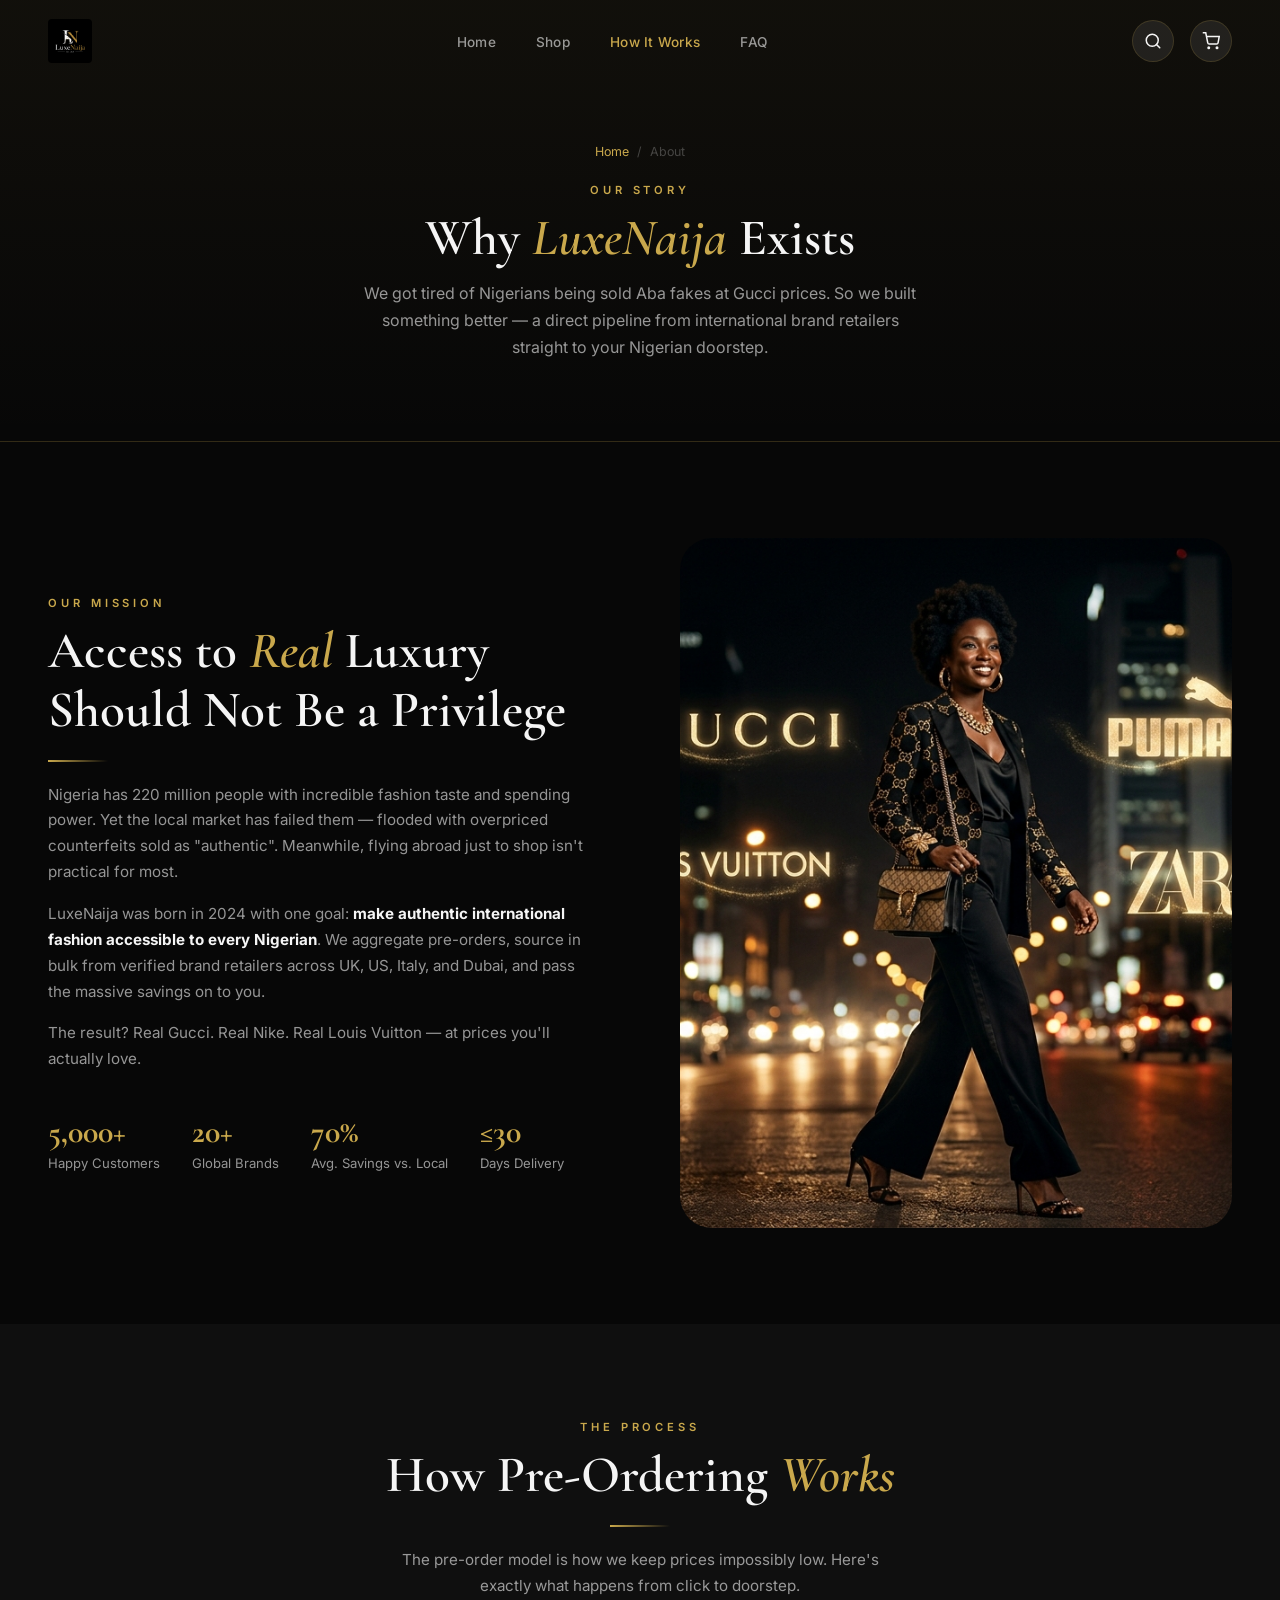
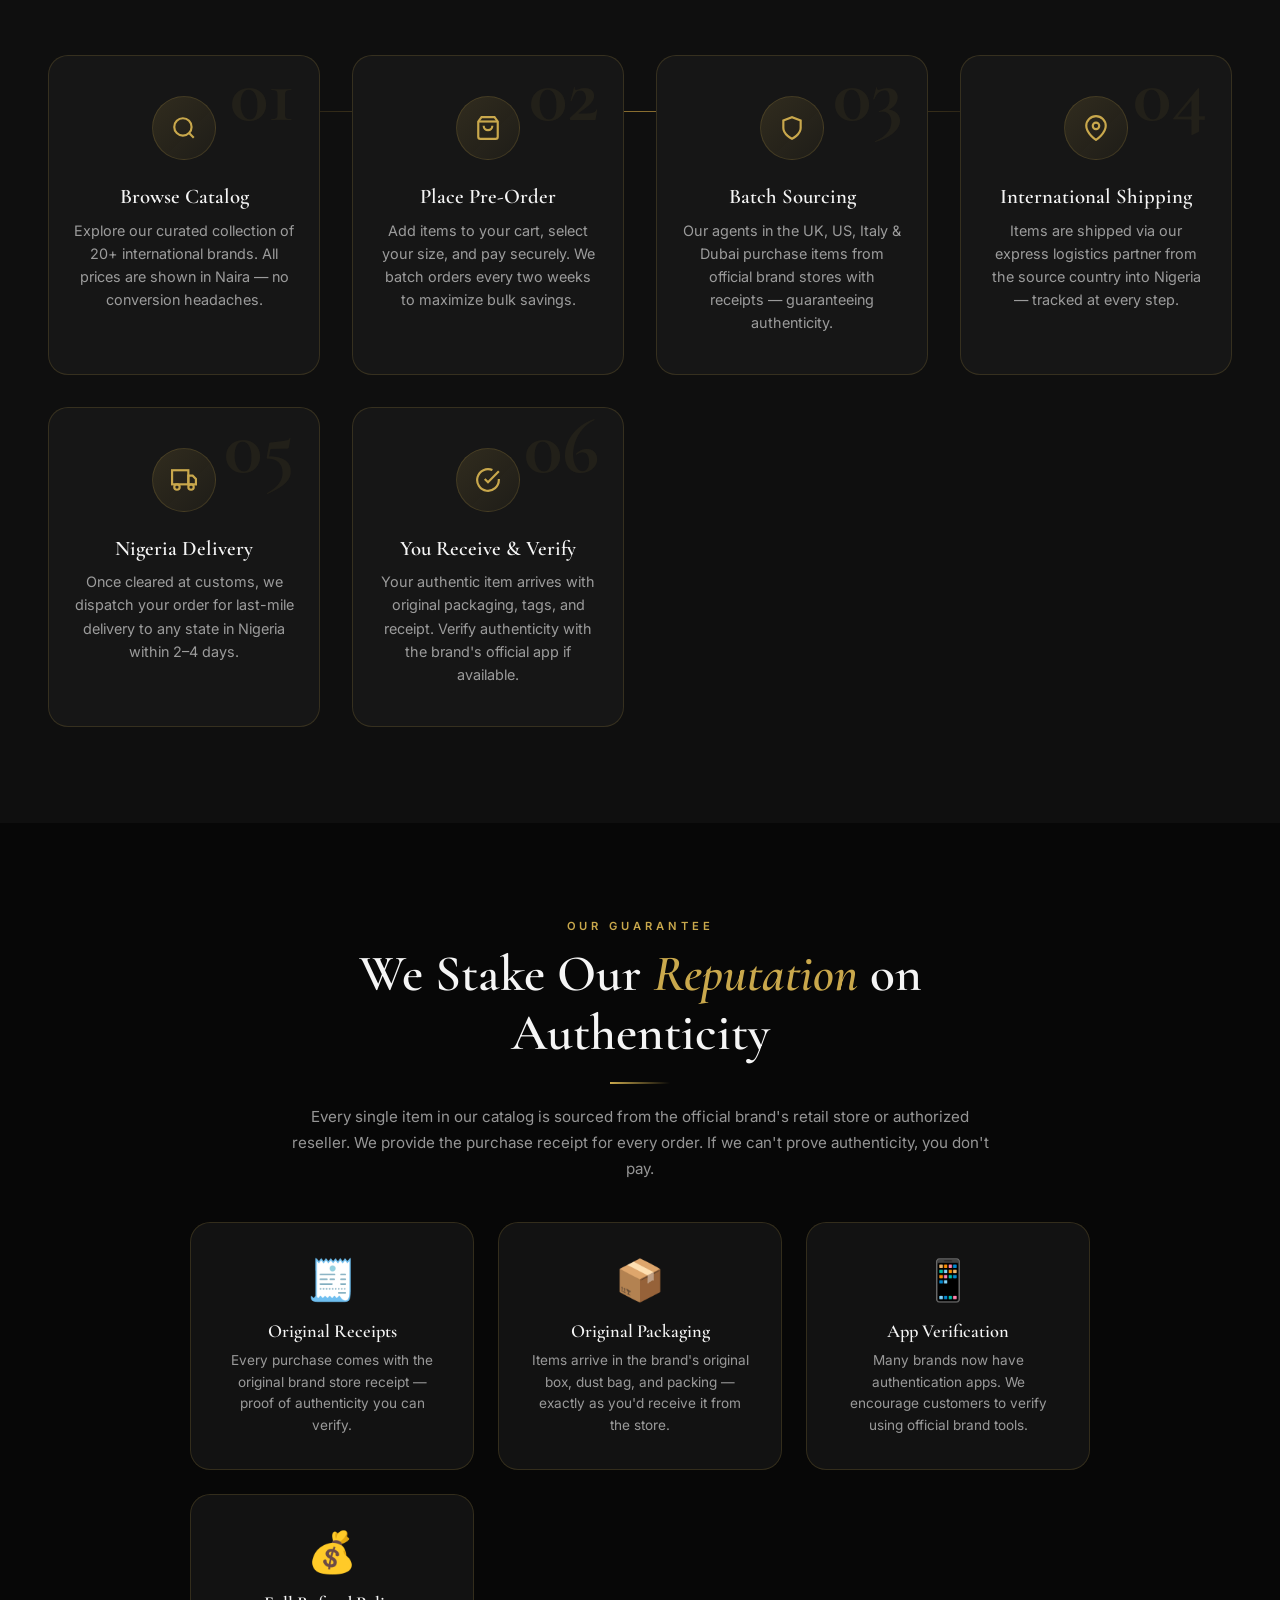
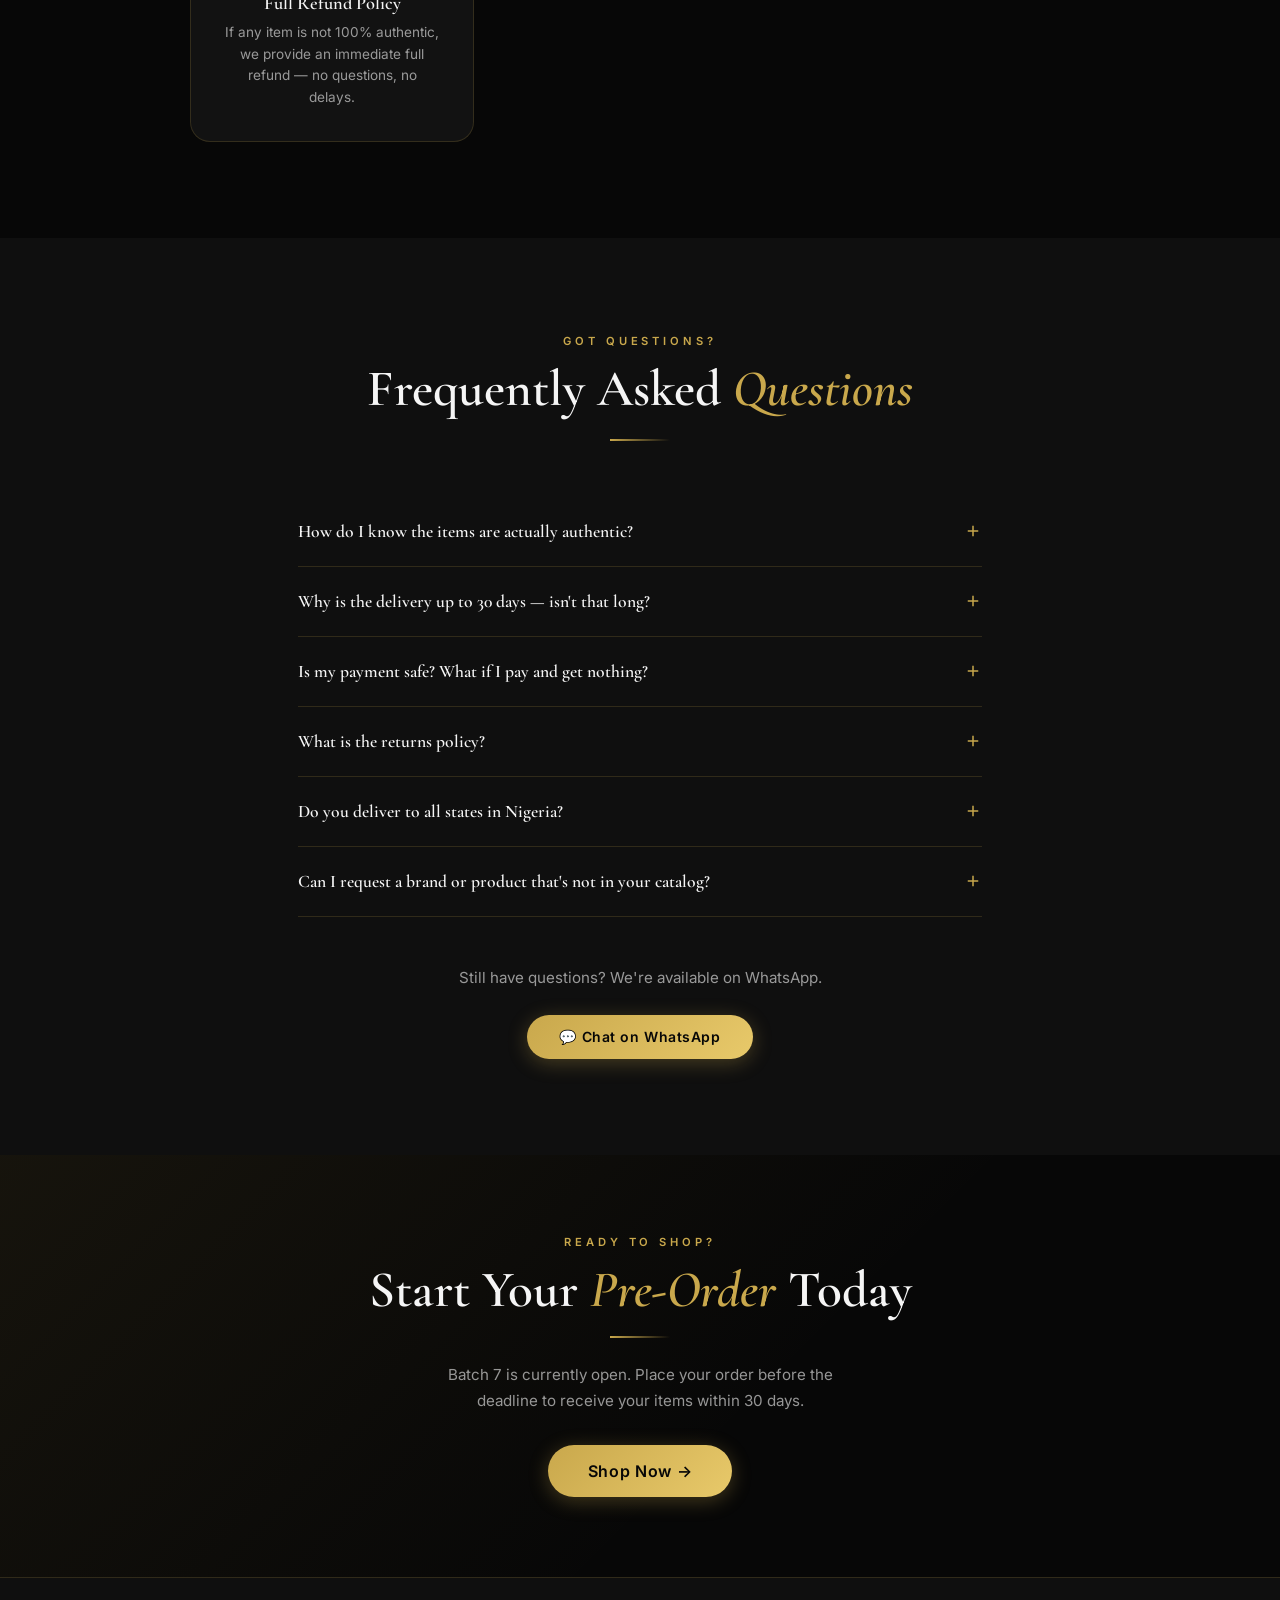
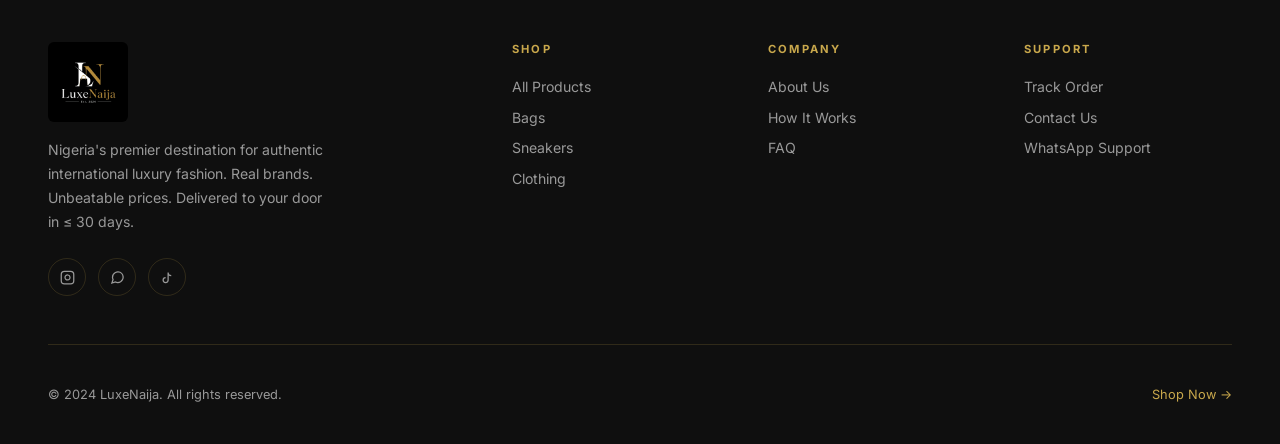
==== about.html @ 2539549a "Initial commit: LuxeNaija luxury fashion e-commerce platform with custom logo, live search, catalog " ====
<!DOCTYPE html>
<html lang="en">
<head>
  <meta charset="UTF-8">
  <meta name="viewport" content="width=device-width, initial-scale=1.0">
  <title>About Us & How It Works — LuxeNaija</title>
  <meta name="description" content="Learn how LuxeNaija brings authentic international luxury fashion to Nigeria at unbeatable prices, delivered in ≤30 days via pre-order.">
  <link rel="stylesheet" href="css/style.css">
  <link rel="icon" href="data:image/svg+xml,<svg xmlns='http://www.w3.org/2000/svg' viewBox='0 0 100 100'><text y='.9em' font-size='90'>👑</text></svg>">
</head>
<body>

<!-- NAVBAR -->
<nav class="navbar scrolled" id="navbar">
  <div class="container">
    <a href="index.html" class="nav-logo">
      <img src="images/logo.jpg" alt="LuxeNaija Logo" class="nav-logo-img">
    </a>
    <ul class="nav-links">
      <li><a href="index.html" id="nav-home">Home</a></li>
      <li><a href="products.html" id="nav-shop">Shop</a></li>
      <li><a href="about.html" class="active" id="nav-about">How It Works</a></li>
      <li><a href="about.html#faq" id="nav-faq">FAQ</a></li>
    </ul>
    <div class="nav-actions">
      <button class="nav-icon-btn" id="search-trigger-btn" aria-label="Search catalog">
        <svg xmlns="http://www.w3.org/2000/svg" width="18" height="18" viewBox="0 0 24 24" fill="none" stroke="currentColor" stroke-width="2" stroke-linecap="round" stroke-linejoin="round"><circle cx="11" cy="11" r="8"/><line x1="21" y1="21" x2="16.65" y2="16.65"/></svg>
      </button>
      <button class="nav-icon-btn" id="cart-btn" aria-label="View cart" onclick="location.href='cart.html'">
        <svg xmlns="http://www.w3.org/2000/svg" width="18" height="18" viewBox="0 0 24 24" fill="none" stroke="currentColor" stroke-width="2"><circle cx="9" cy="21" r="1"/><circle cx="20" cy="21" r="1"/><path d="M1 1h4l2.68 13.39a2 2 0 0 0 2 1.61h9.72a2 2 0 0 0 2-1.61L23 6H6"/></svg>
        <span class="cart-count" id="cart-count">0</span>
      </button>
      <button class="hamburger" id="hamburger" aria-label="Open menu"><span></span><span></span><span></span></button>
    </div>
  </div>
</nav>
<div class="mobile-menu" id="mobile-menu">
  <button class="mobile-menu-close" id="mobile-menu-close">✕</button>
  <a href="index.html">Home</a><a href="products.html">Shop</a><a href="about.html">How It Works</a><a href="cart.html">🛒 Cart</a>
</div>

<!-- PAGE HERO -->
<div class="page-hero">
  <div class="container">
    <div class="breadcrumb"><a href="index.html">Home</a><span>/</span><span>About</span></div>
    <div class="section-label">Our Story</div>
    <h1 class="section-title">Why <em>LuxeNaija</em> Exists</h1>
    <p class="text-muted" style="margin-top:0.75rem;max-width:560px;margin-inline:auto;font-size:1rem">
      We got tired of Nigerians being sold Aba fakes at Gucci prices. So we built something better — a direct pipeline from international brand retailers straight to your Nigerian doorstep.
    </p>
  </div>
</div>

<!-- MISSION SECTION -->
<section class="about-mission section" id="mission">
  <div class="container">
    <div class="about-grid">
      <div class="fade-up">
        <div class="section-label">Our Mission</div>
        <h2 class="section-title">Access to <em>Real</em> Luxury<br>Should Not Be a Privilege</h2>
        <div class="gold-divider"></div>
        <p class="text-muted" style="margin-top:0.75rem">
          Nigeria has 220 million people with incredible fashion taste and spending power. Yet the local market has failed them — flooded with overpriced counterfeits sold as "authentic". Meanwhile, flying abroad just to shop isn't practical for most.
        </p>
        <p class="text-muted" style="margin-top:1rem">
          LuxeNaija was born in 2024 with one goal: <strong style="color:var(--white)">make authentic international fashion accessible to every Nigerian</strong>. We aggregate pre-orders, source in bulk from verified brand retailers across UK, US, Italy, and Dubai, and pass the massive savings on to you.
        </p>
        <p class="text-muted" style="margin-top:1rem">
          The result? Real Gucci. Real Nike. Real Louis Vuitton — at prices you'll actually love.
        </p>
        <div style="display:flex;gap:2rem;margin-top:2.5rem;flex-wrap:wrap">
          <div>
            <div style="font-family:var(--font-display);font-size:2rem;font-weight:700;color:var(--gold)">5,000+</div>
            <div style="font-size:0.82rem;color:var(--white-dim);margin-top:0.25rem">Happy Customers</div>
          </div>
          <div>
            <div style="font-family:var(--font-display);font-size:2rem;font-weight:700;color:var(--gold)">20+</div>
            <div style="font-size:0.82rem;color:var(--white-dim);margin-top:0.25rem">Global Brands</div>
          </div>
          <div>
            <div style="font-family:var(--font-display);font-size:2rem;font-weight:700;color:var(--gold)">70%</div>
            <div style="font-size:0.82rem;color:var(--white-dim);margin-top:0.25rem">Avg. Savings vs. Local</div>
          </div>
          <div>
            <div style="font-family:var(--font-display);font-size:2rem;font-weight:700;color:var(--gold)">≤30</div>
            <div style="font-size:0.82rem;color:var(--white-dim);margin-top:0.25rem">Days Delivery</div>
          </div>
        </div>
      </div>
      <div class="fade-up about-img" style="transition-delay:0.15s">
        <img src="images/hero_banner.jpg" alt="LuxeNaija story — authentic luxury in Nigeria" style="height:100%;object-fit:cover">
      </div>
    </div>
  </div>
</section>

<!-- HOW IT WORKS DETAILED -->
<section class="how-it-works section" id="how-it-works" style="background:var(--surface-1)">
  <div class="container">
    <div class="section-header centered">
      <div class="section-label">The Process</div>
      <h2 class="section-title">How Pre-Ordering <em>Works</em></h2>
      <div class="gold-divider" style="margin-inline:auto"></div>
      <p class="text-muted" style="margin-top:0.5rem;max-width:480px;margin-inline:auto">
        The pre-order model is how we keep prices impossibly low. Here's exactly what happens from click to doorstep.
      </p>
    </div>
    <div class="steps-grid">
      <div class="step-card fade-up">
        <div class="step-number">01</div>
        <div class="step-icon">
          <svg xmlns="http://www.w3.org/2000/svg" width="26" height="26" viewBox="0 0 24 24" fill="none" stroke="currentColor" stroke-width="2"><circle cx="11" cy="11" r="8"/><line x1="21" y1="21" x2="16.65" y2="16.65"/></svg>
        </div>
        <div class="step-title">Browse Catalog</div>
        <p class="step-desc">Explore our curated collection of 20+ international brands. All prices are shown in Naira — no conversion headaches.</p>
      </div>
      <div class="step-card fade-up" style="transition-delay:0.08s">
        <div class="step-number">02</div>
        <div class="step-icon">
          <svg xmlns="http://www.w3.org/2000/svg" width="26" height="26" viewBox="0 0 24 24" fill="none" stroke="currentColor" stroke-width="2"><path d="M6 2 3 6v14a2 2 0 0 0 2 2h14a2 2 0 0 0 2-2V6l-3-4z"/><line x1="3" y1="6" x2="21" y2="6"/><path d="M16 10a4 4 0 0 1-8 0"/></svg>
        </div>
        <div class="step-title">Place Pre-Order</div>
        <p class="step-desc">Add items to your cart, select your size, and pay securely. We batch orders every two weeks to maximize bulk savings.</p>
      </div>
      <div class="step-card fade-up" style="transition-delay:0.16s">
        <div class="step-number">03</div>
        <div class="step-icon">
          <svg xmlns="http://www.w3.org/2000/svg" width="26" height="26" viewBox="0 0 24 24" fill="none" stroke="currentColor" stroke-width="2"><path d="M12 22s8-4 8-10V5l-8-3-8 3v7c0 6 8 10 8 10z"/></svg>
        </div>
        <div class="step-title">Batch Sourcing</div>
        <p class="step-desc">Our agents in the UK, US, Italy & Dubai purchase items from official brand stores with receipts — guaranteeing authenticity.</p>
      </div>
      <div class="step-card fade-up" style="transition-delay:0.24s">
        <div class="step-number">04</div>
        <div class="step-icon">
          <svg xmlns="http://www.w3.org/2000/svg" width="26" height="26" viewBox="0 0 24 24" fill="none" stroke="currentColor" stroke-width="2"><path d="M21 10c0 7-9 13-9 13s-9-6-9-13a9 9 0 0 1 18 0z"/><circle cx="12" cy="10" r="3"/></svg>
        </div>
        <div class="step-title">International Shipping</div>
        <p class="step-desc">Items are shipped via our express logistics partner from the source country into Nigeria — tracked at every step.</p>
      </div>
      <div class="step-card fade-up" style="transition-delay:0.32s">
        <div class="step-number">05</div>
        <div class="step-icon">
          <svg xmlns="http://www.w3.org/2000/svg" width="26" height="26" viewBox="0 0 24 24" fill="none" stroke="currentColor" stroke-width="2"><rect x="1" y="3" width="15" height="13"/><polygon points="16 8 20 8 23 11 23 16 16 16 16 8"/><circle cx="5.5" cy="18.5" r="2.5"/><circle cx="18.5" cy="18.5" r="2.5"/></svg>
        </div>
        <div class="step-title">Nigeria Delivery</div>
        <p class="step-desc">Once cleared at customs, we dispatch your order for last-mile delivery to any state in Nigeria within 2–4 days.</p>
      </div>
      <div class="step-card fade-up" style="transition-delay:0.4s">
        <div class="step-number">06</div>
        <div class="step-icon">
          <svg xmlns="http://www.w3.org/2000/svg" width="26" height="26" viewBox="0 0 24 24" fill="none" stroke="currentColor" stroke-width="2"><path d="M22 11.08V12a10 10 0 1 1-5.93-9.14"/><polyline points="22 4 12 14.01 9 11.01"/></svg>
        </div>
        <div class="step-title">You Receive & Verify</div>
        <p class="step-desc">Your authentic item arrives with original packaging, tags, and receipt. Verify authenticity with the brand's official app if available.</p>
      </div>
    </div>
  </div>
</section>

<!-- AUTHENTICITY SECTION -->
<section class="section" id="authenticity">
  <div class="container">
    <div style="max-width:700px;margin-inline:auto;text-align:center">
      <div class="section-label">Our Guarantee</div>
      <h2 class="section-title">We Stake Our <em>Reputation</em> on Authenticity</h2>
      <div class="gold-divider" style="margin-inline:auto"></div>
      <p class="text-muted" style="margin-top:0.75rem;margin-bottom:2.5rem">
        Every single item in our catalog is sourced from the official brand's retail store or authorized reseller. We provide the purchase receipt for every order. If we can't prove authenticity, you don't pay.
      </p>
    </div>
    <div style="display:grid;grid-template-columns:repeat(auto-fit,minmax(220px,1fr));gap:1.5rem;max-width:900px;margin-inline:auto">
      <div class="glass-card" style="padding:2rem;text-align:center">
        <div style="font-size:2.5rem;margin-bottom:1rem">🧾</div>
        <div style="font-family:var(--font-display);font-size:1.15rem;font-weight:600;margin-bottom:0.5rem">Original Receipts</div>
        <p style="font-size:0.85rem;color:var(--white-dim);line-height:1.6">Every purchase comes with the original brand store receipt — proof of authenticity you can verify.</p>
      </div>
      <div class="glass-card" style="padding:2rem;text-align:center">
        <div style="font-size:2.5rem;margin-bottom:1rem">📦</div>
        <div style="font-family:var(--font-display);font-size:1.15rem;font-weight:600;margin-bottom:0.5rem">Original Packaging</div>
        <p style="font-size:0.85rem;color:var(--white-dim);line-height:1.6">Items arrive in the brand's original box, dust bag, and packing — exactly as you'd receive it from the store.</p>
      </div>
      <div class="glass-card" style="padding:2rem;text-align:center">
        <div style="font-size:2.5rem;margin-bottom:1rem">📱</div>
        <div style="font-family:var(--font-display);font-size:1.15rem;font-weight:600;margin-bottom:0.5rem">App Verification</div>
        <p style="font-size:0.85rem;color:var(--white-dim);line-height:1.6">Many brands now have authentication apps. We encourage customers to verify using official brand tools.</p>
      </div>
      <div class="glass-card" style="padding:2rem;text-align:center">
        <div style="font-size:2.5rem;margin-bottom:1rem">💰</div>
        <div style="font-family:var(--font-display);font-size:1.15rem;font-weight:600;margin-bottom:0.5rem">Full Refund Policy</div>
        <p style="font-size:0.85rem;color:var(--white-dim);line-height:1.6">If any item is not 100% authentic, we provide an immediate full refund — no questions, no delays.</p>
      </div>
    </div>
  </div>
</section>

<!-- FAQ SECTION -->
<section class="section" id="faq" style="background:var(--surface-1)">
  <div class="container" style="max-width:780px">
    <div class="section-header centered">
      <div class="section-label">Got Questions?</div>
      <h2 class="section-title">Frequently Asked <em>Questions</em></h2>
      <div class="gold-divider" style="margin-inline:auto"></div>
    </div>
    <div class="faq-list" id="faq-list">

      <div class="faq-item">
        <div class="faq-q" role="button" aria-expanded="false" tabindex="0" id="faq-q1">
          How do I know the items are actually authentic?
          <svg xmlns="http://www.w3.org/2000/svg" width="18" height="18" viewBox="0 0 24 24" fill="none" stroke="currentColor" stroke-width="2" style="transition:transform 0.3s"><line x1="12" y1="5" x2="12" y2="19"/><line x1="5" y1="12" x2="19" y2="12"/></svg>
        </div>
        <div class="faq-a" id="faq-a1">
          All items are purchased directly from the official brand store or an authorized retailer by our agents on the ground in UK, US, Italy, or Dubai. Every order comes with the original purchase receipt. For brands with authentication apps (like some Louis Vuitton products), we provide QR codes for self-verification. We've served 5,000+ customers without a single authenticity dispute.
        </div>
      </div>

      <div class="faq-item">
        <div class="faq-q" role="button" aria-expanded="false" tabindex="0" id="faq-q2">
          Why is the delivery up to 30 days — isn't that long?
          <svg xmlns="http://www.w3.org/2000/svg" width="18" height="18" viewBox="0 0 24 24" fill="none" stroke="currentColor" stroke-width="2" style="transition:transform 0.3s"><line x1="12" y1="5" x2="12" y2="19"/><line x1="5" y1="12" x2="19" y2="12"/></svg>
        </div>
        <div class="faq-a" id="faq-a2">
          The 30-day window is what allows us to batch orders, source in bulk, and pass the massive savings on to you. Think of it like this: you save 50–70% compared to buying the same item locally. Most customers receive their orders in 18–25 days. The maximum wait is 30 days. If we ever exceed 30 days, you get a 15% discount on your next order — guaranteed.
        </div>
      </div>

      <div class="faq-item">
        <div class="faq-q" role="button" aria-expanded="false" tabindex="0" id="faq-q3">
          Is my payment safe? What if I pay and get nothing?
          <svg xmlns="http://www.w3.org/2000/svg" width="18" height="18" viewBox="0 0 24 24" fill="none" stroke="currentColor" stroke-width="2" style="transition:transform 0.3s"><line x1="12" y1="5" x2="12" y2="19"/><line x1="5" y1="12" x2="19" y2="12"/></svg>
        </div>
        <div class="faq-a" id="faq-a3">
          Payments are processed through Paystack or Flutterwave — Nigeria's most trusted payment gateways. Your money is held securely until your order is dispatched. If for any reason we cannot fulfill your order, a full refund is processed within 48 hours. We've fulfilled 5,000+ orders with a 100% fulfillment rate since 2024.
        </div>
      </div>

      <div class="faq-item">
        <div class="faq-q" role="button" aria-expanded="false" tabindex="0" id="faq-q4">
          What is the returns policy?
          <svg xmlns="http://www.w3.org/2000/svg" width="18" height="18" viewBox="0 0 24 24" fill="none" stroke="currentColor" stroke-width="2" style="transition:transform 0.3s"><line x1="12" y1="5" x2="12" y2="19"/><line x1="5" y1="12" x2="19" y2="12"/></svg>
        </div>
        <div class="faq-a" id="faq-a4">
          We offer full refunds if: (1) the item is not authentic, (2) the item arrives damaged, or (3) we send the wrong item. Due to the pre-order sourcing model, change-of-mind returns are not accepted. Please review your size guide carefully before ordering. We provide a sizing chart for every brand to help you choose correctly.
        </div>
      </div>

      <div class="faq-item">
        <div class="faq-q" role="button" aria-expanded="false" tabindex="0" id="faq-q5">
          Do you deliver to all states in Nigeria?
          <svg xmlns="http://www.w3.org/2000/svg" width="18" height="18" viewBox="0 0 24 24" fill="none" stroke="currentColor" stroke-width="2" style="transition:transform 0.3s"><line x1="12" y1="5" x2="12" y2="19"/><line x1="5" y1="12" x2="19" y2="12"/></svg>
        </div>
        <div class="faq-a" id="faq-a5">
          Yes! We deliver to all 36 states and the FCT. Delivery fees are flat ₦3,500 nationwide. For Lagos and Abuja, delivery typically takes 1–2 days after the item arrives in Nigeria. For other states, allow 2–4 business days for last-mile delivery.
        </div>
      </div>

      <div class="faq-item">
        <div class="faq-q" role="button" aria-expanded="false" tabindex="0" id="faq-q6">
          Can I request a brand or product that's not in your catalog?
          <svg xmlns="http://www.w3.org/2000/svg" width="18" height="18" viewBox="0 0 24 24" fill="none" stroke="currentColor" stroke-width="2" style="transition:transform 0.3s"><line x1="12" y1="5" x2="12" y2="19"/><line x1="5" y1="12" x2="19" y2="12"/></svg>
        </div>
        <div class="faq-a" id="faq-a6">
          Absolutely! Send us a WhatsApp message with the product details (name, size, color, the official retail price) and we'll give you a custom quote within 24 hours. Custom orders are subject to minimum pricing and may take slightly longer.
        </div>
      </div>

    </div>

    <div style="text-align:center;margin-top:3rem">
      <p class="text-muted" style="margin-bottom:1.5rem">Still have questions? We're available on WhatsApp.</p>
      <a href="#" class="btn btn-primary" id="whatsapp-cta">
        💬 Chat on WhatsApp
      </a>
    </div>
  </div>
</section>

<!-- CTA BANNER -->
<section style="padding:5rem 0;background:linear-gradient(135deg,rgba(201,168,76,0.08),transparent 60%)">
  <div class="container" style="text-align:center">
    <div class="section-label">Ready to Shop?</div>
    <h2 class="section-title">Start Your <em>Pre-Order</em> Today</h2>
    <div class="gold-divider" style="margin-inline:auto;margin-top:1rem;margin-bottom:1.5rem"></div>
    <p class="text-muted" style="max-width:400px;margin-inline:auto;margin-bottom:2rem">
      Batch 7 is currently open. Place your order before the deadline to receive your items within 30 days.
    </p>
    <a href="products.html" class="btn btn-primary btn-lg" id="about-cta-shop">Shop Now →</a>
  </div>
</section>

<!-- FOOTER -->
<footer>
  <div class="container">
    <div class="footer-grid">
      <div class="footer-brand">
        <img src="images/logo.jpg" alt="LuxeNaija Logo" class="footer-logo-img">
        <p class="footer-desc">Nigeria's premier destination for authentic international luxury fashion. Real brands. Unbeatable prices. Delivered to your door in ≤ 30 days.</p>
        <div class="footer-socials">
          <a href="#" class="social-btn" aria-label="Instagram" id="footer-instagram">
            <svg xmlns="http://www.w3.org/2000/svg" width="15" height="15" viewBox="0 0 24 24" fill="none" stroke="currentColor" stroke-width="2"><rect x="2" y="2" width="20" height="20" rx="5"/><path d="M16 11.37A4 4 0 1 1 12.63 8 4 4 0 0 1 16 11.37z"/><line x1="17.5" y1="6.5" x2="17.51" y2="6.5"/></svg>
          </a>
          <a href="#" class="social-btn" aria-label="WhatsApp" id="footer-whatsapp">
            <svg xmlns="http://www.w3.org/2000/svg" width="15" height="15" viewBox="0 0 24 24" fill="none" stroke="currentColor" stroke-width="2"><path d="M21 11.5a8.38 8.38 0 0 1-.9 3.8 8.5 8.5 0 0 1-7.6 4.7 8.38 8.38 0 0 1-3.8-.9L3 21l1.9-5.7a8.38 8.38 0 0 1-.9-3.8 8.5 8.5 0 0 1 4.7-7.6 8.38 8.38 0 0 1 3.8-.9h.5a8.48 8.48 0 0 1 8 8v.5z"/></svg>
          </a>
          <a href="#" class="social-btn" aria-label="TikTok" id="footer-tiktok">
            <svg xmlns="http://www.w3.org/2000/svg" width="15" height="15" viewBox="0 0 24 24" fill="none" stroke="currentColor" stroke-width="2"><path d="M9 12a4 4 0 1 0 4 4V4a5 5 0 0 0 5 5"/></svg>
          </a>
        </div>
      </div>
      <div class="footer-col">
        <div class="footer-col-title">Shop</div>
        <ul>
          <li><a href="products.html" id="footer-all">All Products</a></li>
          <li><a href="products.html?cat=bags" id="footer-bags">Bags</a></li>
          <li><a href="products.html?cat=sneakers" id="footer-sneakers">Sneakers</a></li>
          <li><a href="products.html?cat=clothing" id="footer-clothing">Clothing</a></li>
        </ul>
      </div>
      <div class="footer-col">
        <div class="footer-col-title">Company</div>
        <ul>
          <li><a href="about.html" id="footer-about">About Us</a></li>
          <li><a href="about.html#how-it-works" id="footer-how">How It Works</a></li>
          <li><a href="about.html#faq" id="footer-faq">FAQ</a></li>
        </ul>
      </div>
      <div class="footer-col">
        <div class="footer-col-title">Support</div>
        <ul>
          <li><a href="#" id="footer-track">Track Order</a></li>
          <li><a href="#" id="footer-contact">Contact Us</a></li>
          <li><a href="#" id="footer-whatsapp-support">WhatsApp Support</a></li>
        </ul>
      </div>
    </div>
    <div class="footer-bottom">
      <p>© 2024 LuxeNaija. All rights reserved.</p>
      <a href="products.html" class="btn-ghost">Shop Now →</a>
    </div>
  </div>
</footer>

<!-- Live Search Modal -->
<div class="search-modal" id="search-modal" role="dialog" aria-modal="true">
  <div class="search-box-container">
    <div class="search-input-wrap">
      <svg xmlns="http://www.w3.org/2000/svg" width="20" height="20" viewBox="0 0 24 24" fill="none" stroke="currentColor" stroke-width="2"><circle cx="11" cy="11" r="8"/><line x1="21" y1="21" x2="16.65" y2="16.65"/></svg>
      <input type="text" class="search-input" id="search-modal-input" placeholder="Search Gucci, Nike, Zara, Bags, Sneakers..." aria-label="Search items">
      <button class="search-close-btn" id="search-modal-close" aria-label="Close search">✕</button>
    </div>
    <div class="search-results-grid" id="search-modal-results"></div>
  </div>
</div>

<div class="toast" id="toast"><span class="toast-icon">✓</span><span id="toast-msg"></span></div>

<script src="js/products-data.js"></script>
<script src="js/main.js"></script>
</body>
</html>
---- css/style.css ----
/* =============================================
   LuxeNaija — Premium Fashion Pre-Order
   Design System & Full Stylesheet
   ============================================= */

@import url('https://fonts.googleapis.com/css2?family=Cormorant+Garamond:ital,wght@0,300;0,400;0,500;0,600;0,700;1,300;1,400&family=Inter:wght@300;400;500;600;700&display=swap');

/* ── CSS Variables ── */
:root {
  --gold: #c9a84c;
  --gold-light: #e8c96a;
  --gold-dim: #8a6e30;
  --black: #070707;
  --surface-1: #0f0f0f;
  --surface-2: #161616;
  --surface-3: #1e1e1e;
  --surface-4: #282828;
  --white: #f5f5f5;
  --white-dim: rgba(245,245,245,0.6);
  --white-faint: rgba(245,245,245,0.08);
  --border: rgba(201,168,76,0.18);
  --border-hover: rgba(201,168,76,0.45);
  --radius-sm: 6px;
  --radius-md: 12px;
  --radius-lg: 20px;
  --radius-xl: 32px;
  --shadow-gold: 0 0 40px rgba(201,168,76,0.12);
  --shadow-card: 0 8px 32px rgba(0,0,0,0.5);
  --transition: all 0.35s cubic-bezier(0.4,0,0.2,1);
  --font-display: 'Cormorant Garamond', serif;
  --font-body: 'Inter', sans-serif;
}

/* ── Reset ── */
*, *::before, *::after { box-sizing: border-box; margin: 0; padding: 0; }
html { scroll-behavior: smooth; font-size: 16px; }
body {
  font-family: var(--font-body);
  background: var(--black);
  color: var(--white);
  overflow-x: hidden;
  -webkit-font-smoothing: antialiased;
}
a { color: inherit; text-decoration: none; }
img { display: block; width: 100%; object-fit: cover; }
ul { list-style: none; }
button { cursor: pointer; border: none; background: none; font-family: inherit; }
input, select, textarea { font-family: inherit; }

/* ── Scrollbar ── */
::-webkit-scrollbar { width: 5px; }
::-webkit-scrollbar-track { background: var(--surface-1); }
::-webkit-scrollbar-thumb { background: var(--gold-dim); border-radius: 99px; }

/* ── Utilities ── */
.container { width: 100%; max-width: 1280px; margin-inline: auto; padding-inline: clamp(1rem, 4vw, 3rem); }
.section-label {
  font-family: var(--font-body);
  font-size: 0.7rem;
  font-weight: 600;
  letter-spacing: 0.35em;
  text-transform: uppercase;
  color: var(--gold);
  margin-bottom: 0.75rem;
}
.section-title {
  font-family: var(--font-display);
  font-size: clamp(2rem, 4vw, 3.2rem);
  font-weight: 600;
  line-height: 1.15;
  color: var(--white);
}
.section-title em { font-style: italic; color: var(--gold); }
.text-muted { color: var(--white-dim); font-size: 0.95rem; line-height: 1.7; }
.gold-divider {
  width: 60px; height: 2px;
  background: linear-gradient(90deg, var(--gold), transparent);
  margin: 1.25rem 0;
}
.tag {
  display: inline-flex; align-items: center; gap: 0.3rem;
  padding: 0.25rem 0.75rem;
  background: rgba(201,168,76,0.12);
  border: 1px solid var(--border);
  border-radius: 99px;
  font-size: 0.7rem;
  font-weight: 600;
  letter-spacing: 0.06em;
  color: var(--gold);
  text-transform: uppercase;
}
.badge-new {
  background: linear-gradient(135deg, var(--gold), var(--gold-light));
  color: var(--black);
  font-size: 0.6rem;
  font-weight: 700;
  padding: 0.2rem 0.5rem;
  border-radius: 99px;
  letter-spacing: 0.08em;
  text-transform: uppercase;
}
.badge-hot {
  background: linear-gradient(135deg, #e04d4d, #c13030);
  color: #fff;
  font-size: 0.6rem;
  font-weight: 700;
  padding: 0.2rem 0.5rem;
  border-radius: 99px;
  letter-spacing: 0.08em;
  text-transform: uppercase;
}

/* ── Buttons ── */
.btn {
  display: inline-flex; align-items: center; justify-content: center; gap: 0.5rem;
  padding: 0.85rem 2rem;
  border-radius: 99px;
  font-weight: 600;
  font-size: 0.875rem;
  letter-spacing: 0.04em;
  transition: var(--transition);
  white-space: nowrap;
}
.btn-primary {
  background: linear-gradient(135deg, var(--gold), var(--gold-light));
  color: var(--black);
  box-shadow: 0 4px 20px rgba(201,168,76,0.3);
}
.btn-primary:hover {
  transform: translateY(-2px);
  box-shadow: 0 8px 30px rgba(201,168,76,0.45);
}
.btn-outline {
  border: 1px solid var(--border-hover);
  color: var(--white);
  background: transparent;
}
.btn-outline:hover {
  background: var(--white-faint);
  border-color: var(--gold);
  color: var(--gold);
}
.btn-ghost {
  color: var(--gold);
  padding: 0.6rem 0;
  border-bottom: 1px solid transparent;
}
.btn-ghost:hover { border-bottom-color: var(--gold); }
.btn-sm { padding: 0.6rem 1.25rem; font-size: 0.8rem; }
.btn-lg { padding: 1rem 2.5rem; font-size: 1rem; }
.btn-full { width: 100%; }

/* ── Glassmorphism Card ── */
.glass-card {
  background: rgba(22,22,22,0.8);
  border: 1px solid var(--border);
  backdrop-filter: blur(20px);
  -webkit-backdrop-filter: blur(20px);
  border-radius: var(--radius-lg);
  transition: var(--transition);
}
.glass-card:hover {
  border-color: var(--border-hover);
  box-shadow: var(--shadow-gold);
}

/* ── Navbar ── */
.navbar {
  position: fixed; top: 0; left: 0; right: 0; z-index: 1000;
  padding: 1.2rem 0;
  transition: var(--transition);
}
.navbar.scrolled {
  background: rgba(7,7,7,0.92);
  backdrop-filter: blur(24px);
  padding: 0.8rem 0;
  border-bottom: 1px solid var(--border);
}
.navbar .container {
  display: flex; align-items: center; justify-content: space-between;
}
.nav-logo {
  display: flex; align-items: center; gap: 0.6rem;
  text-decoration: none;
}
.nav-logo-img {
  height: 44px;
  width: auto;
  object-fit: contain;
  border-radius: 4px;
  transition: transform 0.3s ease;
}
.nav-logo:hover .nav-logo-img {
  transform: scale(1.06);
}
.footer-logo-img {
  height: 80px;
  width: auto;
  object-fit: contain;
  margin-bottom: 1rem;
  border-radius: 6px;
}

/* ── Live Search Modal ── */
.search-modal {
  position: fixed; inset: 0; z-index: 9999;
  background: rgba(7,7,7,0.92);
  backdrop-filter: blur(20px);
  display: none; align-items: flex-start; justify-content: center;
  padding: 5rem 1.5rem;
  opacity: 0; transition: opacity 0.3s ease;
}
.search-modal.open {
  display: flex; opacity: 1;
}
.search-box-container {
  width: 100%; max-width: 680px;
  background: var(--surface-2);
  border: 1px solid var(--border-hover);
  border-radius: var(--radius-lg);
  padding: 1.5rem;
  box-shadow: 0 16px 48px rgba(0,0,0,0.8), var(--shadow-gold);
}
.search-input-wrap {
  position: relative; display: flex; align-items: center;
}
.search-input-wrap svg {
  position: absolute; left: 1.25rem; color: var(--gold);
  pointer-events: none;
}
.search-input {
  width: 100%; padding: 1rem 3rem 1rem 3.2rem;
  background: var(--surface-3);
  border: 1px solid var(--border);
  border-radius: var(--radius-md);
  color: var(--white); font-size: 1.1rem; outline: none;
  transition: var(--transition);
}
.search-input:focus { border-color: var(--gold); }
.search-close-btn {
  position: absolute; right: 1rem; color: var(--white-dim);
  font-size: 1.2rem; padding: 0.5rem; border-radius: 50%;
  transition: color 0.2s;
}
.search-close-btn:hover { color: var(--gold); }
.search-results-grid {
  margin-top: 1.5rem; max-height: 380px; overflow-y: auto;
  display: flex; flex-direction: column; gap: 0.75rem;
}
.search-result-item {
  display: flex; align-items: center; gap: 1rem;
  padding: 0.75rem 1rem; background: var(--surface-3);
  border-radius: var(--radius-sm); border: 1px solid transparent;
  transition: var(--transition); cursor: pointer;
}
.search-result-item:hover {
  border-color: var(--gold); background: rgba(201,168,76,0.08);
}
.search-result-img {
  width: 50px; height: 50px; border-radius: var(--radius-sm);
  overflow: hidden; flex-shrink: 0;
}
.search-result-img img { width: 100%; height: 100%; object-fit: cover; }
.nav-links {
  display: flex; align-items: center; gap: 2.5rem;
}
.nav-links a {
  font-size: 0.85rem;
  font-weight: 500;
  color: var(--white-dim);
  letter-spacing: 0.02em;
  transition: var(--transition);
  position: relative;
}
.nav-links a::after {
  content: '';
  position: absolute; bottom: -4px; left: 0; right: 0;
  height: 1px;
  background: var(--gold);
  transform: scaleX(0); transform-origin: left;
  transition: transform 0.3s ease;
}
.nav-links a:hover { color: var(--white); }
.nav-links a:hover::after { transform: scaleX(1); }
.nav-links a.active { color: var(--gold); }
.nav-actions {
  display: flex; align-items: center; gap: 1rem;
}
.nav-icon-btn {
  position: relative;
  width: 42px; height: 42px;
  display: flex; align-items: center; justify-content: center;
  border-radius: 50%;
  background: var(--white-faint);
  border: 1px solid var(--border);
  color: var(--white);
  transition: var(--transition);
}
.nav-icon-btn:hover { border-color: var(--gold); color: var(--gold); }
.nav-icon-btn .cart-count {
  position: absolute; top: -4px; right: -4px;
  width: 18px; height: 18px;
  background: var(--gold);
  color: var(--black);
  border-radius: 50%;
  font-size: 0.65rem;
  font-weight: 700;
  display: flex; align-items: center; justify-content: center;
}
.hamburger {
  display: none; flex-direction: column; gap: 5px;
  width: 36px; height: 36px;
  align-items: center; justify-content: center;
}
.hamburger span {
  display: block; width: 22px; height: 2px;
  background: var(--white); border-radius: 99px;
  transition: var(--transition);
}

/* ── Mobile Menu ── */
.mobile-menu {
  display: none;
  position: fixed; top: 0; left: 0; right: 0; bottom: 0; z-index: 999;
  background: rgba(7,7,7,0.97);
  backdrop-filter: blur(24px);
  padding: 6rem 2rem 2rem;
  flex-direction: column; gap: 2rem;
}
.mobile-menu.open { display: flex; }
.mobile-menu a {
  font-family: var(--font-display);
  font-size: 2.4rem;
  font-weight: 600;
  color: var(--white-dim);
  transition: var(--transition);
  border-bottom: 1px solid var(--border);
  padding-bottom: 1rem;
}
.mobile-menu a:hover { color: var(--gold); }
.mobile-menu-close {
  position: absolute; top: 1.5rem; right: 1.5rem;
  width: 44px; height: 44px;
  display: flex; align-items: center; justify-content: center;
  border-radius: 50%;
  border: 1px solid var(--border);
  color: var(--white);
  font-size: 1.2rem;
}

/* ── Hero Section ── */
.hero {
  position: relative;
  min-height: 100vh;
  display: flex; align-items: center;
  overflow: hidden;
}
.hero-bg {
  position: absolute; inset: 0;
  background: var(--black);
}
.hero-bg img {
  width: 100%; height: 100%;
  object-fit: cover;
  opacity: 0.45;
  filter: saturate(0.8);
}
.hero-bg::after {
  content: '';
  position: absolute; inset: 0;
  background: linear-gradient(
    135deg,
    rgba(7,7,7,0.92) 0%,
    rgba(7,7,7,0.55) 50%,
    rgba(7,7,7,0.8) 100%
  );
}
.hero-content {
  position: relative; z-index: 2;
  max-width: 700px;
  padding-top: 6rem;
}
.hero-eyebrow {
  display: inline-flex; align-items: center; gap: 0.75rem;
  margin-bottom: 1.5rem;
}
.hero-eyebrow .dot {
  width: 6px; height: 6px;
  background: var(--gold);
  border-radius: 50%;
  animation: pulse 2s infinite;
}
@keyframes pulse {
  0%, 100% { opacity: 1; transform: scale(1); }
  50% { opacity: 0.5; transform: scale(0.8); }
}
.hero-eyebrow span {
  font-size: 0.75rem;
  font-weight: 600;
  letter-spacing: 0.25em;
  text-transform: uppercase;
  color: var(--gold);
}
.hero h1 {
  font-family: var(--font-display);
  font-size: clamp(3rem, 7vw, 5.5rem);
  font-weight: 700;
  line-height: 1.05;
  margin-bottom: 1.5rem;
  color: var(--white);
}
.hero h1 .line-gold { color: var(--gold); font-style: italic; }
.hero-desc {
  font-size: 1.05rem;
  color: var(--white-dim);
  line-height: 1.75;
  max-width: 500px;
  margin-bottom: 2.5rem;
}
.hero-actions {
  display: flex; align-items: center; gap: 1rem;
  flex-wrap: wrap;
}
.hero-stats {
  display: flex; gap: 3rem;
  margin-top: 4rem;
  padding-top: 2.5rem;
  border-top: 1px solid var(--border);
}
.hero-stat-value {
  font-family: var(--font-display);
  font-size: 2.2rem;
  font-weight: 700;
  color: var(--gold);
  line-height: 1;
}
.hero-stat-label {
  font-size: 0.8rem;
  color: var(--white-dim);
  margin-top: 0.35rem;
  letter-spacing: 0.04em;
}
.hero-scroll {
  position: absolute; bottom: 2.5rem; left: 50%; transform: translateX(-50%);
  display: flex; flex-direction: column; align-items: center; gap: 0.5rem;
  color: var(--white-dim); font-size: 0.7rem; letter-spacing: 0.15em; text-transform: uppercase;
  animation: bounce 2s infinite;
  z-index: 2;
}
.hero-scroll .scroll-line {
  width: 1px; height: 40px;
  background: linear-gradient(to bottom, var(--gold), transparent);
}
@keyframes bounce {
  0%, 100% { transform: translateX(-50%) translateY(0); }
  50% { transform: translateX(-50%) translateY(6px); }
}

/* ── Trust Bar ── */
.trust-bar {
  background: linear-gradient(90deg, rgba(201,168,76,0.08), rgba(201,168,76,0.04));
  border-top: 1px solid var(--border);
  border-bottom: 1px solid var(--border);
  padding: 1.2rem 0;
}
.trust-bar .container {
  display: flex; align-items: center; justify-content: center;
  gap: clamp(1.5rem, 4vw, 4rem);
  flex-wrap: wrap;
}
.trust-item {
  display: flex; align-items: center; gap: 0.6rem;
  font-size: 0.8rem;
  font-weight: 600;
  letter-spacing: 0.04em;
  color: var(--white-dim);
  text-transform: uppercase;
}
.trust-item svg { color: var(--gold); flex-shrink: 0; }
.trust-sep {
  width: 4px; height: 4px;
  background: var(--gold-dim);
  border-radius: 50%;
}

/* ── Brands Marquee ── */
.brands-section {
  padding: 5rem 0;
  overflow: hidden;
}
.brands-section .section-header {
  text-align: center;
  margin-bottom: 3.5rem;
}
.marquee-wrapper {
  position: relative;
  overflow: hidden;
  mask-image: linear-gradient(90deg, transparent, black 15%, black 85%, transparent);
  -webkit-mask-image: linear-gradient(90deg, transparent, black 15%, black 85%, transparent);
}
.marquee-track {
  display: flex; align-items: center; gap: 3rem;
  width: max-content;
  animation: marquee 28s linear infinite;
}
.marquee-track:hover { animation-play-state: paused; }
@keyframes marquee {
  0% { transform: translateX(0); }
  100% { transform: translateX(-50%); }
}
.brand-chip {
  display: flex; align-items: center; justify-content: center;
  padding: 0.8rem 2rem;
  background: var(--surface-2);
  border: 1px solid var(--border);
  border-radius: var(--radius-md);
  white-space: nowrap;
  font-family: var(--font-display);
  font-size: 1.1rem;
  font-weight: 600;
  letter-spacing: 0.12em;
  color: var(--white-dim);
  transition: var(--transition);
  min-width: 130px;
}
.brand-chip:hover {
  border-color: var(--gold);
  color: var(--gold);
  background: rgba(201,168,76,0.05);
}

/* ── Section Spacing ── */
.section { padding: 6rem 0; }
.section-header { margin-bottom: 3.5rem; }
.section-header.centered { text-align: center; }
.section-header.centered .gold-divider { margin-inline: auto; }

/* ── Product Card ── */
.product-card {
  background: var(--surface-1);
  border: 1px solid var(--border);
  border-radius: var(--radius-lg);
  overflow: hidden;
  transition: var(--transition);
  cursor: pointer;
  position: relative;
}
.product-card:hover {
  transform: translateY(-6px);
  border-color: var(--border-hover);
  box-shadow: var(--shadow-gold), var(--shadow-card);
}
.product-img-wrap {
  position: relative;
  aspect-ratio: 1;
  overflow: hidden;
  background: var(--surface-2);
}
.product-img-wrap img {
  width: 100%; height: 100%;
  object-fit: cover;
  transition: transform 0.55s cubic-bezier(0.4,0,0.2,1);
}
.product-card:hover .product-img-wrap img { transform: scale(1.06); }
.product-badges {
  position: absolute; top: 0.85rem; left: 0.85rem;
  display: flex; gap: 0.4rem; flex-direction: column;
}
.product-actions {
  position: absolute; top: 0.85rem; right: 0.85rem;
  display: flex; flex-direction: column; gap: 0.5rem;
  opacity: 0; transform: translateX(10px);
  transition: var(--transition);
}
.product-card:hover .product-actions { opacity: 1; transform: translateX(0); }
.product-action-btn {
  width: 38px; height: 38px;
  background: rgba(7,7,7,0.85);
  border: 1px solid var(--border);
  border-radius: 50%;
  display: flex; align-items: center; justify-content: center;
  color: var(--white);
  transition: var(--transition);
  backdrop-filter: blur(8px);
}
.product-action-btn:hover { border-color: var(--gold); color: var(--gold); }
.product-delivery {
  position: absolute; bottom: 0.85rem; left: 0.85rem;
  display: flex; align-items: center; gap: 0.4rem;
  background: rgba(7,7,7,0.82);
  border: 1px solid rgba(201,168,76,0.3);
  border-radius: 99px;
  padding: 0.25rem 0.75rem;
  font-size: 0.7rem;
  font-weight: 600;
  color: var(--gold);
  backdrop-filter: blur(8px);
}
.product-info {
  padding: 1.1rem 1.25rem 1.4rem;
}
.product-brand {
  font-size: 0.68rem;
  font-weight: 700;
  letter-spacing: 0.18em;
  text-transform: uppercase;
  color: var(--gold);
  margin-bottom: 0.35rem;
}
.product-name {
  font-family: var(--font-display);
  font-size: 1.05rem;
  font-weight: 600;
  color: var(--white);
  margin-bottom: 0.75rem;
  line-height: 1.3;
}
.product-price-row {
  display: flex; align-items: flex-end; justify-content: space-between;
  flex-wrap: wrap; gap: 0.5rem;
}
.product-price {
  font-family: var(--font-display);
  font-size: 1.35rem;
  font-weight: 700;
  color: var(--gold);
  line-height: 1;
}
.product-price-orig {
  font-size: 0.8rem;
  color: var(--white-dim);
  text-decoration: line-through;
  margin-left: 0.4rem;
}
.product-savings {
  font-size: 0.7rem;
  font-weight: 700;
  color: #4ade80;
  background: rgba(74,222,128,0.1);
  border-radius: 99px;
  padding: 0.15rem 0.5rem;
}

/* ── Products Grid ── */
.products-grid {
  display: grid;
  grid-template-columns: repeat(auto-fill, minmax(270px, 1fr));
  gap: 1.5rem;
}

/* ── How It Works ── */
.how-it-works { background: var(--surface-1); }
.steps-grid {
  display: grid;
  grid-template-columns: repeat(auto-fit, minmax(220px, 1fr));
  gap: 2rem;
  position: relative;
}
.steps-grid::before {
  content: '';
  position: absolute;
  top: 3.5rem; left: 14%; right: 14%;
  height: 1px;
  background: linear-gradient(90deg, transparent, var(--gold-dim), transparent);
  display: none;
}
@media (min-width: 900px) { .steps-grid::before { display: block; } }
.step-card {
  text-align: center;
  padding: 2.5rem 1.5rem;
  background: var(--surface-2);
  border: 1px solid var(--border);
  border-radius: var(--radius-lg);
  transition: var(--transition);
  position: relative;
}
.step-card:hover {
  border-color: var(--border-hover);
  transform: translateY(-4px);
  box-shadow: var(--shadow-gold);
}
.step-number {
  position: absolute; top: -1px; right: 1.5rem;
  font-family: var(--font-display);
  font-size: 5rem;
  font-weight: 700;
  color: rgba(201,168,76,0.07);
  line-height: 1;
  pointer-events: none;
}
.step-icon {
  width: 64px; height: 64px;
  background: linear-gradient(135deg, rgba(201,168,76,0.15), rgba(201,168,76,0.05));
  border: 1px solid var(--border);
  border-radius: 50%;
  display: flex; align-items: center; justify-content: center;
  margin: 0 auto 1.5rem;
  color: var(--gold);
  font-size: 1.5rem;
}
.step-title {
  font-family: var(--font-display);
  font-size: 1.3rem;
  font-weight: 600;
  color: var(--white);
  margin-bottom: 0.6rem;
}
.step-desc { color: var(--white-dim); font-size: 0.9rem; line-height: 1.6; }

/* ── Comparison Section ── */
.comparison-section { padding: 6rem 0; }
.comparison-grid {
  display: grid;
  grid-template-columns: 1fr auto 1fr;
  gap: 2rem;
  align-items: center;
}
@media (max-width: 768px) { .comparison-grid { grid-template-columns: 1fr; } }
.compare-card {
  padding: 2rem;
  border-radius: var(--radius-lg);
  border: 1px solid var(--border);
}
.compare-card.luxe {
  background: linear-gradient(145deg, rgba(201,168,76,0.08), rgba(201,168,76,0.02));
  border-color: var(--gold-dim);
}
.compare-card.aba {
  background: var(--surface-2);
  opacity: 0.7;
}
.compare-title {
  font-family: var(--font-display);
  font-size: 1.5rem;
  font-weight: 600;
  margin-bottom: 1.5rem;
  padding-bottom: 1rem;
  border-bottom: 1px solid var(--border);
}
.compare-item {
  display: flex; align-items: center; gap: 0.75rem;
  padding: 0.6rem 0;
  font-size: 0.9rem;
  color: var(--white-dim);
  border-bottom: 1px solid rgba(255,255,255,0.04);
}
.compare-item .ci-icon { font-size: 1rem; flex-shrink: 0; }
.compare-card.luxe .ci-icon { color: #4ade80; }
.compare-card.aba .ci-icon { color: #f87171; }
.compare-vs {
  display: flex; align-items: center; justify-content: center;
  width: 50px; height: 50px;
  border-radius: 50%;
  background: linear-gradient(135deg, var(--gold), var(--gold-light));
  color: var(--black);
  font-weight: 800;
  font-size: 0.85rem;
  flex-shrink: 0;
  margin: auto;
}

/* ── Testimonials ── */
.testimonials { background: var(--surface-1); padding: 6rem 0; }
.testimonials-track {
  display: grid;
  grid-template-columns: repeat(auto-fill, minmax(320px, 1fr));
  gap: 1.5rem;
}
.testimonial-card {
  padding: 2rem;
  background: var(--surface-2);
  border: 1px solid var(--border);
  border-radius: var(--radius-lg);
  transition: var(--transition);
}
.testimonial-card:hover {
  border-color: var(--border-hover);
  transform: translateY(-3px);
}
.stars { color: var(--gold); font-size: 0.9rem; margin-bottom: 1rem; letter-spacing: 0.1em; }
.testimonial-text {
  font-family: var(--font-display);
  font-size: 1.05rem;
  line-height: 1.7;
  color: var(--white-dim);
  margin-bottom: 1.5rem;
  font-style: italic;
}
.testimonial-author {
  display: flex; align-items: center; gap: 0.75rem;
}
.author-avatar {
  width: 42px; height: 42px;
  border-radius: 50%;
  background: linear-gradient(135deg, var(--gold-dim), var(--gold));
  display: flex; align-items: center; justify-content: center;
  font-weight: 700;
  font-size: 0.9rem;
  color: var(--black);
  flex-shrink: 0;
}
.author-name { font-weight: 600; font-size: 0.9rem; }
.author-location { font-size: 0.75rem; color: var(--white-dim); }

/* ── Newsletter ── */
.newsletter {
  padding: 6rem 0;
  background: linear-gradient(135deg, rgba(201,168,76,0.06), transparent 60%);
  border-top: 1px solid var(--border);
}
.newsletter .container { display: grid; grid-template-columns: 1fr 1fr; gap: 4rem; align-items: center; }
@media (max-width: 768px) { .newsletter .container { grid-template-columns: 1fr; } }
.newsletter-form { display: flex; gap: 0.75rem; flex-wrap: wrap; }
.newsletter-input {
  flex: 1; min-width: 220px;
  padding: 0.85rem 1.25rem;
  background: var(--surface-2);
  border: 1px solid var(--border);
  border-radius: 99px;
  color: var(--white);
  font-size: 0.9rem;
  outline: none;
  transition: var(--transition);
}
.newsletter-input::placeholder { color: var(--white-dim); }
.newsletter-input:focus { border-color: var(--gold); }

/* ── Footer ── */
footer {
  background: var(--surface-1);
  border-top: 1px solid var(--border);
  padding: 4rem 0 2rem;
}
.footer-grid {
  display: grid;
  grid-template-columns: 2fr 1fr 1fr 1fr;
  gap: 3rem;
  margin-bottom: 3rem;
}
@media (max-width: 900px) { .footer-grid { grid-template-columns: 1fr 1fr; gap: 2rem; } }
@media (max-width: 520px) { .footer-grid { grid-template-columns: 1fr; } }
.footer-brand .logo-text { font-family: var(--font-display); font-size: 1.8rem; font-weight: 700; }
.footer-brand .logo-text span { color: var(--gold); }
.footer-desc { margin-top: 1rem; font-size: 0.88rem; color: var(--white-dim); line-height: 1.7; max-width: 280px; }
.footer-socials { display: flex; gap: 0.75rem; margin-top: 1.5rem; }
.social-btn {
  width: 38px; height: 38px;
  border: 1px solid var(--border);
  border-radius: 50%;
  display: flex; align-items: center; justify-content: center;
  color: var(--white-dim);
  transition: var(--transition);
  font-size: 0.9rem;
}
.social-btn:hover { border-color: var(--gold); color: var(--gold); }
.footer-col-title {
  font-size: 0.7rem;
  font-weight: 700;
  letter-spacing: 0.2em;
  text-transform: uppercase;
  color: var(--gold);
  margin-bottom: 1.25rem;
}
.footer-col li { margin-bottom: 0.65rem; }
.footer-col li a {
  font-size: 0.88rem;
  color: var(--white-dim);
  transition: color 0.2s;
}
.footer-col li a:hover { color: var(--white); }
.footer-bottom {
  display: flex; align-items: center; justify-content: space-between;
  flex-wrap: wrap; gap: 1rem;
  padding-top: 2rem;
  border-top: 1px solid var(--border);
  font-size: 0.8rem;
  color: var(--white-dim);
}
.footer-bottom-links { display: flex; gap: 1.5rem; }
.footer-bottom-links a { color: var(--white-dim); transition: color 0.2s; }
.footer-bottom-links a:hover { color: var(--gold); }

/* ── Page Hero (inner pages) ── */
.page-hero {
  padding: 9rem 0 5rem;
  background: linear-gradient(180deg, rgba(201,168,76,0.05), transparent);
  border-bottom: 1px solid var(--border);
  text-align: center;
}
.page-hero .breadcrumb {
  display: flex; align-items: center; justify-content: center; gap: 0.5rem;
  font-size: 0.78rem; color: var(--white-dim); margin-bottom: 1.5rem;
}
.page-hero .breadcrumb a { color: var(--gold); }
.page-hero .breadcrumb span { opacity: 0.4; }

/* ── Filter Sidebar ── */
.catalog-layout {
  display: grid;
  grid-template-columns: 260px 1fr;
  gap: 2.5rem;
  padding-top: 3rem;
  padding-bottom: 6rem;
}
@media (max-width: 900px) { .catalog-layout { grid-template-columns: 1fr; } }
.filter-sidebar { position: sticky; top: 90px; align-self: start; }
.filter-block { margin-bottom: 2rem; }
.filter-block-title {
  font-size: 0.72rem;
  font-weight: 700;
  letter-spacing: 0.18em;
  text-transform: uppercase;
  color: var(--gold);
  margin-bottom: 1rem;
  padding-bottom: 0.5rem;
  border-bottom: 1px solid var(--border);
}
.filter-check {
  display: flex; align-items: center; gap: 0.6rem;
  padding: 0.45rem 0;
  cursor: pointer;
  font-size: 0.88rem;
  color: var(--white-dim);
  transition: color 0.2s;
}
.filter-check:hover { color: var(--white); }
.filter-check input[type="checkbox"] {
  width: 16px; height: 16px;
  accent-color: var(--gold);
  cursor: pointer;
}
.filter-check-count {
  margin-left: auto;
  font-size: 0.72rem;
  color: var(--white-dim);
  background: var(--surface-3);
  padding: 0.1rem 0.45rem;
  border-radius: 99px;
}
.price-range { margin-top: 0.5rem; }
.price-range input[type="range"] {
  width: 100%;
  accent-color: var(--gold);
  cursor: pointer;
}
.price-range-labels {
  display: flex; justify-content: space-between;
  font-size: 0.8rem; color: var(--white-dim); margin-top: 0.5rem;
}
.catalog-toolbar {
  display: flex; align-items: center; justify-content: space-between;
  margin-bottom: 1.5rem; flex-wrap: wrap; gap: 0.75rem;
}
.catalog-count { font-size: 0.88rem; color: var(--white-dim); }
.catalog-count span { color: var(--white); font-weight: 600; }
.sort-select {
  padding: 0.55rem 1rem;
  background: var(--surface-2);
  border: 1px solid var(--border);
  border-radius: 99px;
  color: var(--white);
  font-size: 0.85rem;
  outline: none;
  cursor: pointer;
  transition: var(--transition);
}
.sort-select:focus { border-color: var(--gold); }

/* ── Product Detail ── */
.detail-layout {
  display: grid;
  grid-template-columns: 1fr 1fr;
  gap: 4rem;
  padding: 3rem 0 6rem;
}
@media (max-width: 900px) { .detail-layout { grid-template-columns: 1fr; } }
.detail-gallery { position: sticky; top: 90px; align-self: start; }
.gallery-main { aspect-ratio: 1; border-radius: var(--radius-lg); overflow: hidden; background: var(--surface-2); }
.gallery-main img { width: 100%; height: 100%; object-fit: cover; }
.gallery-thumbs { display: flex; gap: 0.75rem; margin-top: 0.75rem; }
.gallery-thumb {
  width: 72px; height: 72px;
  border-radius: var(--radius-sm);
  overflow: hidden;
  border: 2px solid transparent;
  cursor: pointer;
  transition: var(--transition);
  flex-shrink: 0;
}
.gallery-thumb.active { border-color: var(--gold); }
.gallery-thumb img { width: 100%; height: 100%; object-fit: cover; }
.detail-info { padding-top: 0.5rem; }
.detail-brand { font-size: 0.72rem; font-weight: 700; letter-spacing: 0.2em; text-transform: uppercase; color: var(--gold); margin-bottom: 0.5rem; }
.detail-name { font-family: var(--font-display); font-size: clamp(1.8rem, 3vw, 2.5rem); font-weight: 600; line-height: 1.2; margin-bottom: 0.75rem; }
.detail-price-row { display: flex; align-items: center; gap: 1rem; margin: 1.25rem 0; }
.detail-price { font-family: var(--font-display); font-size: 2rem; font-weight: 700; color: var(--gold); }
.detail-price-orig { font-size: 1rem; color: var(--white-dim); text-decoration: line-through; }
.detail-savings-tag { background: rgba(74,222,128,0.12); color: #4ade80; font-size: 0.8rem; font-weight: 700; padding: 0.3rem 0.75rem; border-radius: 99px; }
.detail-desc { color: var(--white-dim); line-height: 1.75; font-size: 0.95rem; margin-bottom: 1.75rem; }
.size-label { font-size: 0.78rem; font-weight: 600; letter-spacing: 0.1em; text-transform: uppercase; color: var(--white-dim); margin-bottom: 0.75rem; }
.size-grid { display: flex; flex-wrap: wrap; gap: 0.5rem; margin-bottom: 1.75rem; }
.size-btn {
  width: 48px; height: 42px;
  border: 1px solid var(--border);
  border-radius: var(--radius-sm);
  background: var(--surface-2);
  color: var(--white-dim);
  font-size: 0.85rem;
  font-weight: 600;
  display: flex; align-items: center; justify-content: center;
  cursor: pointer; transition: var(--transition);
}
.size-btn:hover, .size-btn.active { border-color: var(--gold); color: var(--gold); background: rgba(201,168,76,0.08); }
.qty-row { display: flex; align-items: center; gap: 1rem; margin-bottom: 1.75rem; }
.qty-ctrl {
  display: flex; align-items: center;
  border: 1px solid var(--border);
  border-radius: 99px;
  overflow: hidden;
}
.qty-ctrl button {
  width: 40px; height: 40px;
  display: flex; align-items: center; justify-content: center;
  color: var(--white); font-size: 1.1rem;
  background: var(--surface-2);
  transition: var(--transition);
}
.qty-ctrl button:hover { background: var(--surface-3); color: var(--gold); }
.qty-ctrl span { padding: 0 1rem; font-weight: 600; font-size: 0.95rem; }
.detail-cta-row { display: flex; gap: 0.75rem; flex-wrap: wrap; }
.delivery-info {
  margin-top: 1.75rem;
  padding: 1.25rem;
  background: rgba(201,168,76,0.06);
  border: 1px solid var(--border);
  border-radius: var(--radius-md);
  display: flex; align-items: flex-start; gap: 0.75rem;
}
.delivery-info-icon { color: var(--gold); font-size: 1.25rem; flex-shrink: 0; margin-top: 2px; }
.delivery-info-text { font-size: 0.88rem; color: var(--white-dim); line-height: 1.6; }
.delivery-info-text strong { color: var(--white); }
.detail-accordion { margin-top: 1.75rem; }
.accordion-item { border-bottom: 1px solid var(--border); }
.accordion-trigger {
  display: flex; align-items: center; justify-content: space-between;
  padding: 1rem 0;
  font-weight: 600; font-size: 0.9rem;
  width: 100%; text-align: left; color: var(--white);
  transition: color 0.2s;
}
.accordion-trigger:hover { color: var(--gold); }
.accordion-trigger .acc-icon { color: var(--gold); font-size: 1.1rem; transition: transform 0.3s; }
.accordion-trigger.open .acc-icon { transform: rotate(45deg); }
.accordion-body {
  max-height: 0; overflow: hidden;
  transition: max-height 0.35s ease, padding 0.2s;
}
.accordion-body.open { max-height: 400px; padding-bottom: 1rem; }
.accordion-body p { color: var(--white-dim); font-size: 0.9rem; line-height: 1.7; }

/* ── Cart Page ── */
.cart-layout {
  display: grid;
  grid-template-columns: 1fr 380px;
  gap: 2.5rem;
  padding: 3rem 0 6rem;
  align-items: start;
}
@media (max-width: 900px) { .cart-layout { grid-template-columns: 1fr; } }
.cart-item {
  display: flex; align-items: center; gap: 1.25rem;
  padding: 1.25rem;
  background: var(--surface-2);
  border: 1px solid var(--border);
  border-radius: var(--radius-md);
  margin-bottom: 1rem;
  transition: var(--transition);
}
.cart-item:hover { border-color: var(--border-hover); }
.cart-item-img { width: 90px; height: 90px; border-radius: var(--radius-sm); overflow: hidden; flex-shrink: 0; }
.cart-item-img img { width: 100%; height: 100%; object-fit: cover; }
.cart-item-info { flex: 1; }
.cart-item-brand { font-size: 0.65rem; font-weight: 700; letter-spacing: 0.15em; text-transform: uppercase; color: var(--gold); margin-bottom: 0.25rem; }
.cart-item-name { font-family: var(--font-display); font-size: 1rem; font-weight: 600; margin-bottom: 0.4rem; }
.cart-item-meta { font-size: 0.78rem; color: var(--white-dim); }
.cart-item-price { font-family: var(--font-display); font-size: 1.2rem; font-weight: 700; color: var(--gold); white-space: nowrap; }
.cart-item-remove {
  color: var(--white-dim); font-size: 0.8rem;
  transition: color 0.2s; margin-top: 0.5rem;
}
.cart-item-remove:hover { color: #f87171; }
.order-summary {
  background: var(--surface-2);
  border: 1px solid var(--border);
  border-radius: var(--radius-lg);
  padding: 2rem;
  position: sticky; top: 90px;
}
.order-summary-title { font-family: var(--font-display); font-size: 1.5rem; font-weight: 600; margin-bottom: 1.5rem; }
.summary-row {
  display: flex; justify-content: space-between;
  padding: 0.65rem 0;
  border-bottom: 1px solid rgba(255,255,255,0.05);
  font-size: 0.9rem;
  color: var(--white-dim);
}
.summary-row.total {
  border: none; margin-top: 0.5rem;
  font-family: var(--font-display); font-size: 1.3rem; font-weight: 700;
  color: var(--white);
}
.summary-row.total .total-val { color: var(--gold); }
.checkout-form { margin-top: 1.5rem; }
.form-group { margin-bottom: 1rem; }
.form-label { display: block; font-size: 0.75rem; font-weight: 600; letter-spacing: 0.06em; text-transform: uppercase; color: var(--white-dim); margin-bottom: 0.45rem; }
.form-input {
  width: 100%;
  padding: 0.75rem 1rem;
  background: var(--surface-3);
  border: 1px solid var(--border);
  border-radius: var(--radius-sm);
  color: var(--white);
  font-size: 0.9rem;
  outline: none;
  transition: var(--transition);
}
.form-input::placeholder { color: var(--white-dim); }
.form-input:focus { border-color: var(--gold); }
.form-row { display: grid; grid-template-columns: 1fr 1fr; gap: 0.75rem; }
.payment-methods { display: flex; gap: 0.75rem; margin: 1.25rem 0; flex-wrap: wrap; }
.pay-method {
  flex: 1; min-width: 100px;
  padding: 0.75rem;
  background: var(--surface-3);
  border: 2px solid var(--border);
  border-radius: var(--radius-sm);
  text-align: center;
  cursor: pointer;
  transition: var(--transition);
  font-size: 0.75rem;
  font-weight: 600;
  color: var(--white-dim);
}
.pay-method.active { border-color: var(--gold); color: var(--gold); background: rgba(201,168,76,0.06); }

/* ── About Page ── */
.about-mission { padding: 6rem 0; }
.about-grid { display: grid; grid-template-columns: 1fr 1fr; gap: 5rem; align-items: center; }
@media (max-width: 768px) { .about-grid { grid-template-columns: 1fr; gap: 3rem; } }
.about-img { border-radius: var(--radius-xl); overflow: hidden; aspect-ratio: 4/5; }
.faq-list { margin-top: 3rem; }
.faq-item {
  border-bottom: 1px solid var(--border);
  padding: 1.5rem 0;
}
.faq-q {
  font-family: var(--font-display);
  font-size: 1.1rem;
  font-weight: 600;
  cursor: pointer;
  display: flex; justify-content: space-between; align-items: center;
  gap: 1rem;
  color: var(--white);
  transition: color 0.2s;
}
.faq-q:hover { color: var(--gold); }
.faq-q svg { flex-shrink: 0; color: var(--gold); }
.faq-a {
  max-height: 0; overflow: hidden;
  transition: max-height 0.35s ease, padding 0.2s;
  color: var(--white-dim);
  font-size: 0.92rem;
  line-height: 1.75;
}
.faq-a.open { max-height: 300px; padding-top: 1rem; }

/* ── Animations ── */
.fade-up {
  opacity: 0;
  transform: translateY(30px);
  transition: opacity 0.6s ease, transform 0.6s ease;
}
.fade-up.visible { opacity: 1; transform: translateY(0); }

/* ── Responsive ── */
@media (max-width: 768px) {
  .nav-links { display: none; }
  .hamburger { display: flex; }
  .hero-stats { gap: 1.5rem; flex-wrap: wrap; }
  .hero-actions { flex-direction: column; align-items: flex-start; }
  .trust-sep { display: none; }
  .comparison-grid { grid-template-columns: 1fr; }
  .compare-vs { display: none; }
  .filter-sidebar { display: none; }
  .cart-layout { grid-template-columns: 1fr; }
  .cart-item { flex-wrap: wrap; }
}
@media (max-width: 480px) {
  .hero h1 { font-size: 2.6rem; }
  .products-grid { grid-template-columns: repeat(2, 1fr); gap: 1rem; }
}

/* ── Toast ── */
.toast {
  position: fixed; bottom: 2rem; right: 2rem; z-index: 9999;
  display: flex; align-items: center; gap: 0.75rem;
  background: var(--surface-3);
  border: 1px solid var(--gold);
  border-radius: var(--radius-md);
  padding: 1rem 1.5rem;
  font-size: 0.9rem;
  box-shadow: var(--shadow-gold), var(--shadow-card);
  transform: translateY(100px); opacity: 0;
  transition: all 0.4s cubic-bezier(0.4,0,0.2,1);
  max-width: 340px;
}
.toast.show { transform: translateY(0); opacity: 1; }
.toast-icon { color: var(--gold); font-size: 1.1rem; flex-shrink: 0; }

/* ── No results ── */
.no-results {
  grid-column: 1 / -1;
  text-align: center;
  padding: 5rem 2rem;
  color: var(--white-dim);
}
.no-results svg { color: var(--gold); margin: 0 auto 1rem; font-size: 3rem; }
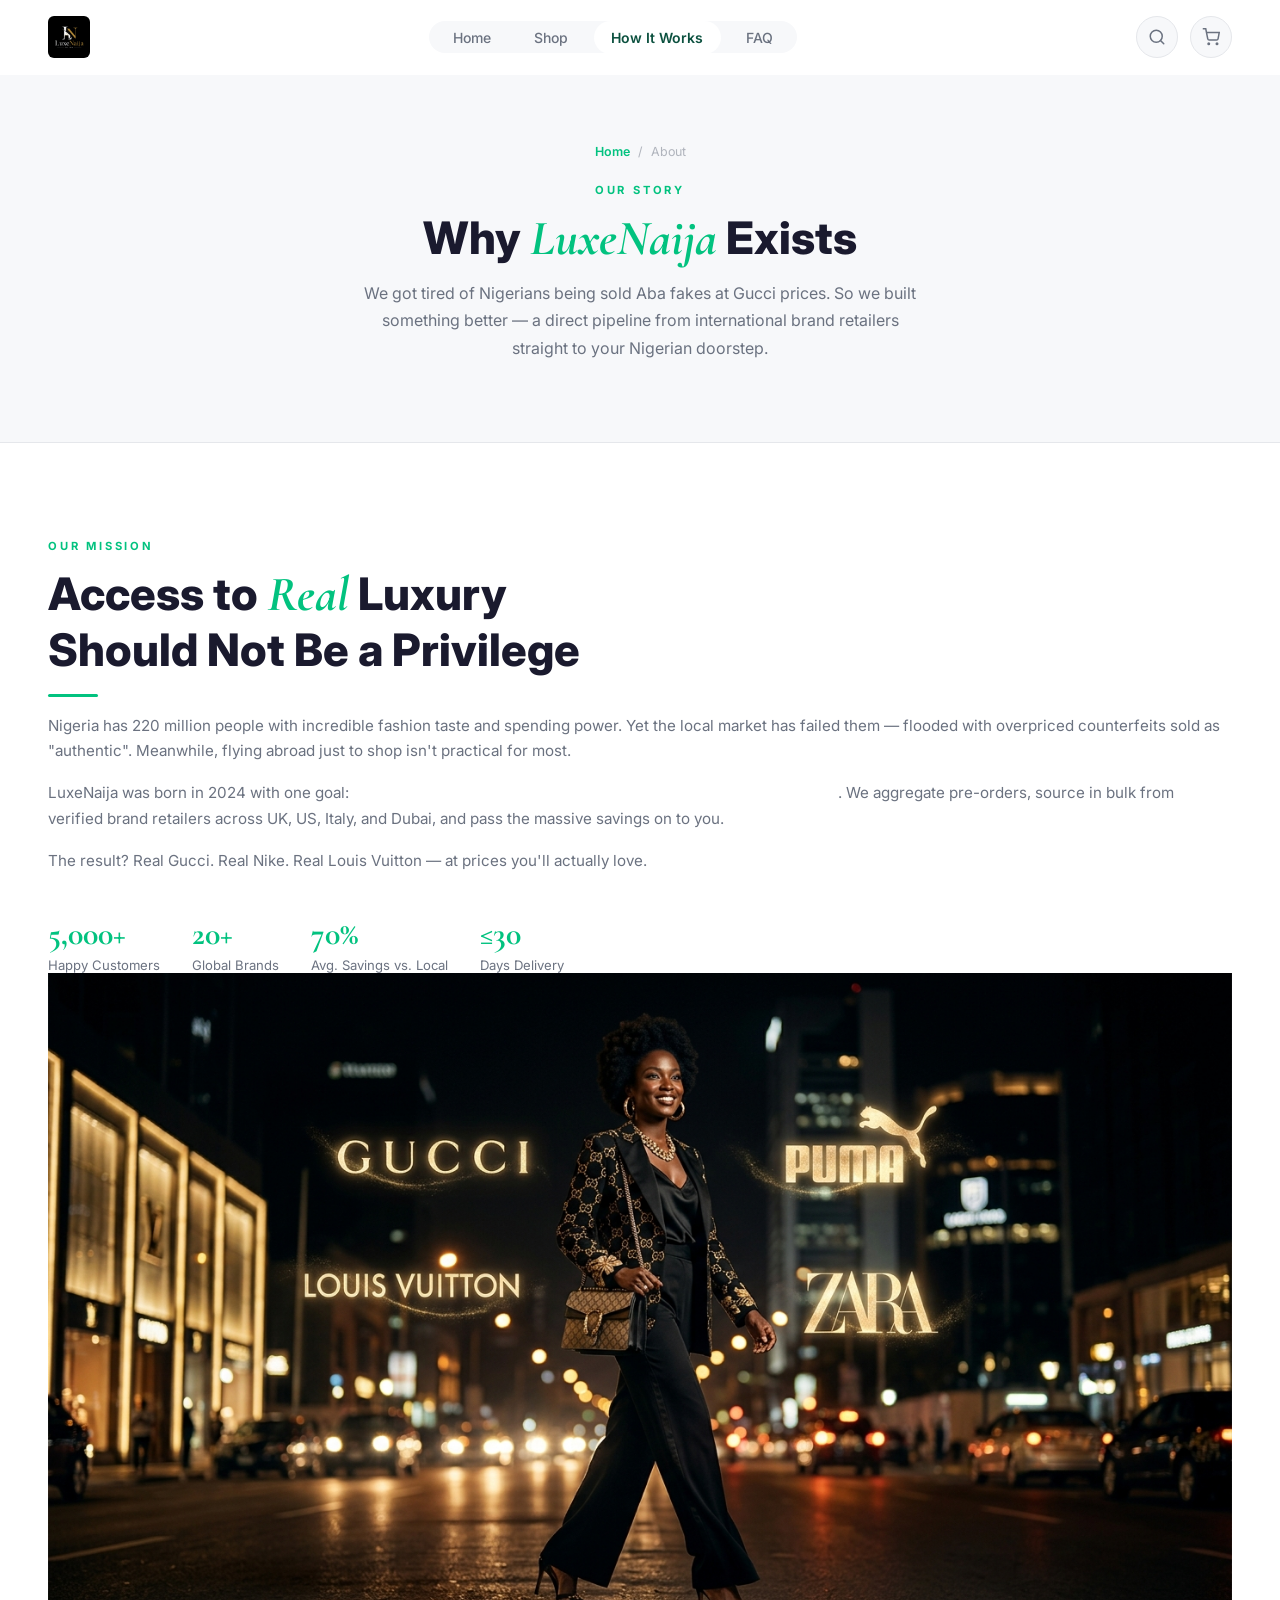
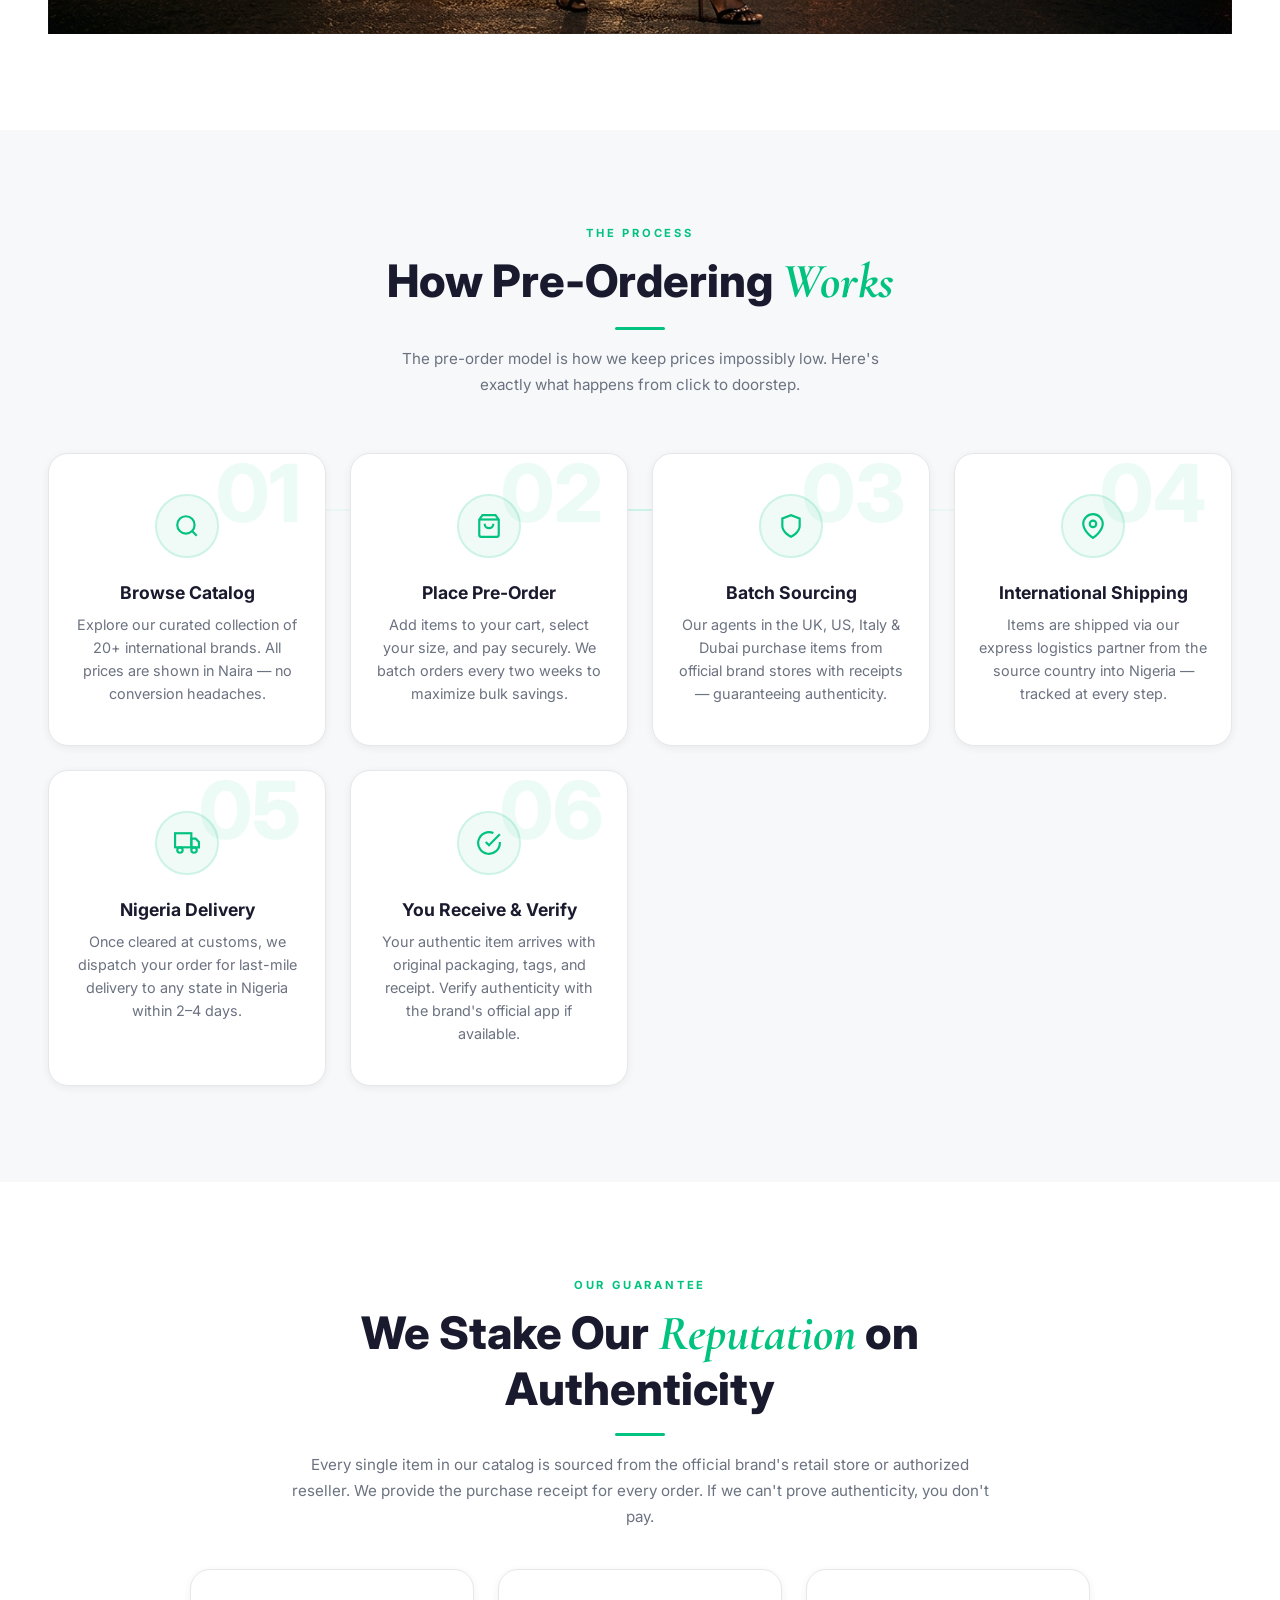
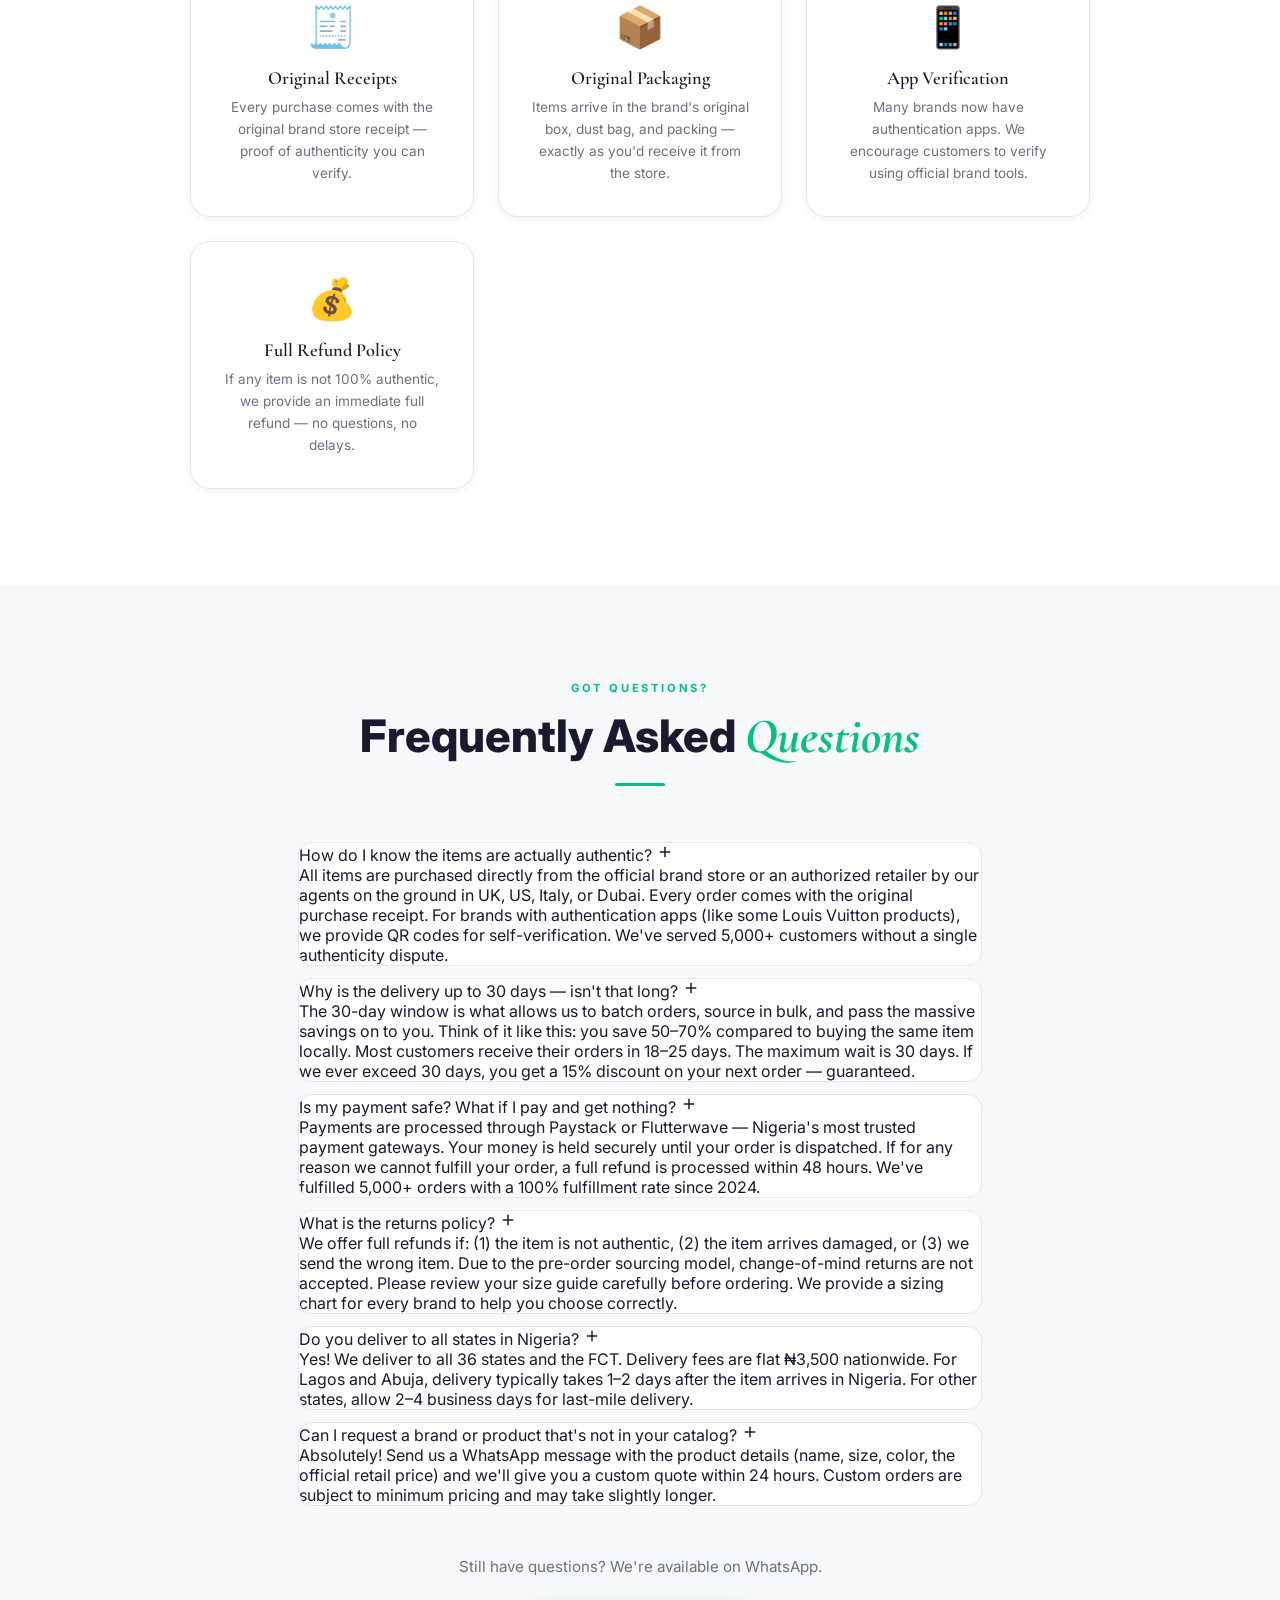
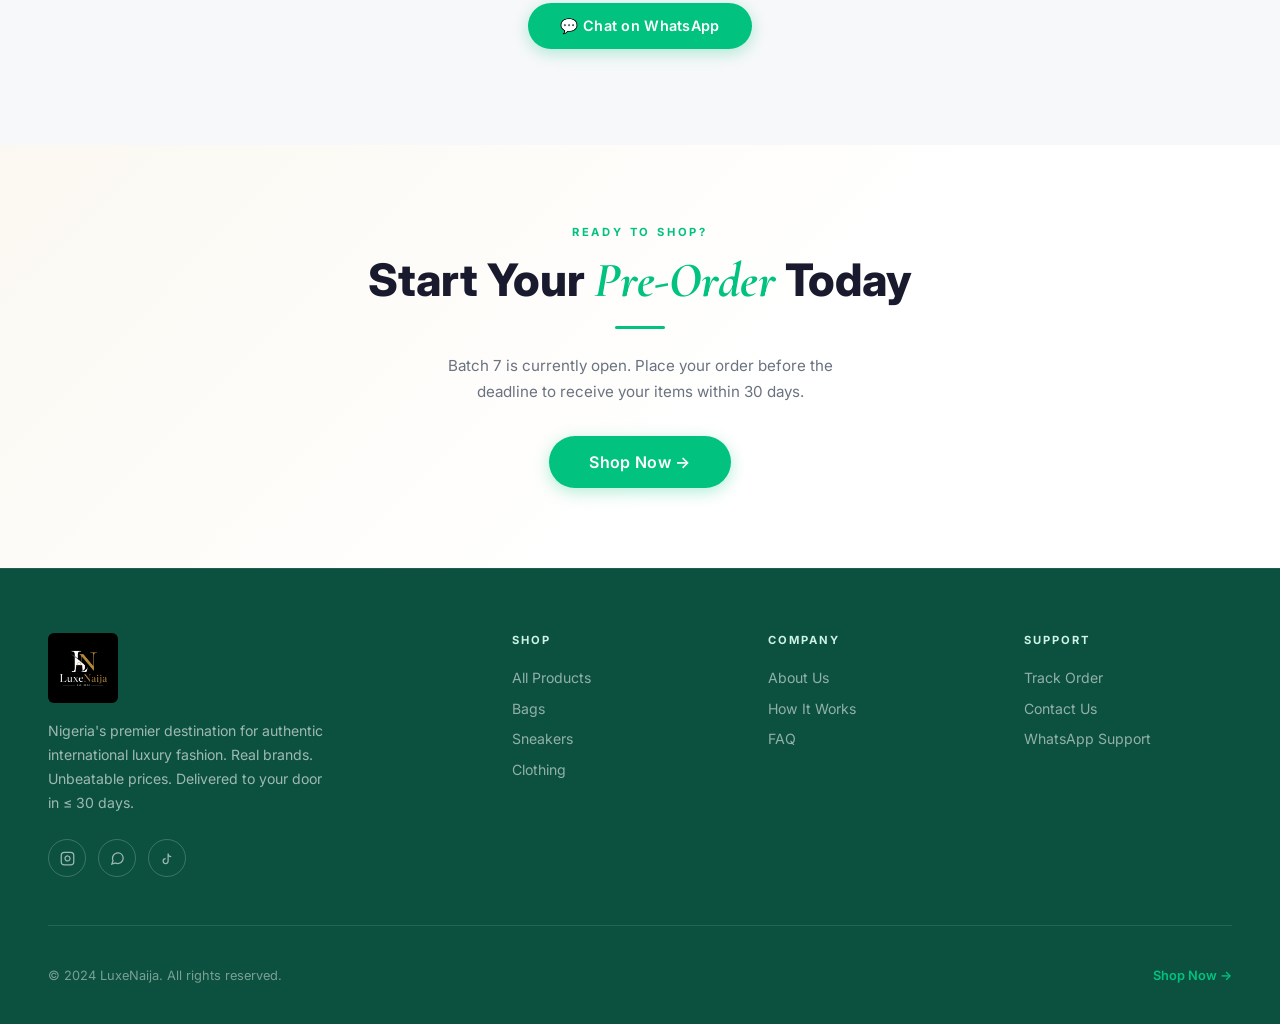
==== commit c769aaf1: "UI/UX redesign: white + green Chowdeck-inspired theme - Complete CSS overhaul: dark gold luxury -> c" ====
--- a/about.html
+++ b/about.html
@@ -63,27 +63,27 @@
           Nigeria has 220 million people with incredible fashion taste and spending power. Yet the local market has failed them — flooded with overpriced counterfeits sold as "authentic". Meanwhile, flying abroad just to shop isn't practical for most.
         </p>
         <p class="text-muted" style="margin-top:1rem">
-          LuxeNaija was born in 2024 with one goal: <strong style="color:var(--white)">make authentic international fashion accessible to every Nigerian</strong>. We aggregate pre-orders, source in bulk from verified brand retailers across UK, US, Italy, and Dubai, and pass the massive savings on to you.
+          LuxeNaija was born in 2024 with one goal: <strong style="color:#fff">make authentic international fashion accessible to every Nigerian</strong>. We aggregate pre-orders, source in bulk from verified brand retailers across UK, US, Italy, and Dubai, and pass the massive savings on to you.
         </p>
         <p class="text-muted" style="margin-top:1rem">
           The result? Real Gucci. Real Nike. Real Louis Vuitton — at prices you'll actually love.
         </p>
         <div style="display:flex;gap:2rem;margin-top:2.5rem;flex-wrap:wrap">
           <div>
-            <div style="font-family:var(--font-display);font-size:2rem;font-weight:700;color:var(--gold)">5,000+</div>
-            <div style="font-size:0.82rem;color:var(--white-dim);margin-top:0.25rem">Happy Customers</div>
+            <div style="font-family:var(--font-display);font-size:2rem;font-weight:700;color:var(--green)">5,000+</div>
+            <div style="font-size:0.82rem;color:var(--text-muted);margin-top:0.25rem">Happy Customers</div>
           </div>
           <div>
-            <div style="font-family:var(--font-display);font-size:2rem;font-weight:700;color:var(--gold)">20+</div>
-            <div style="font-size:0.82rem;color:var(--white-dim);margin-top:0.25rem">Global Brands</div>
+            <div style="font-family:var(--font-display);font-size:2rem;font-weight:700;color:var(--green)">20+</div>
+            <div style="font-size:0.82rem;color:var(--text-muted);margin-top:0.25rem">Global Brands</div>
           </div>
           <div>
-            <div style="font-family:var(--font-display);font-size:2rem;font-weight:700;color:var(--gold)">70%</div>
-            <div style="font-size:0.82rem;color:var(--white-dim);margin-top:0.25rem">Avg. Savings vs. Local</div>
+            <div style="font-family:var(--font-display);font-size:2rem;font-weight:700;color:var(--green)">70%</div>
+            <div style="font-size:0.82rem;color:var(--text-muted);margin-top:0.25rem">Avg. Savings vs. Local</div>
           </div>
           <div>
-            <div style="font-family:var(--font-display);font-size:2rem;font-weight:700;color:var(--gold)">≤30</div>
-            <div style="font-size:0.82rem;color:var(--white-dim);margin-top:0.25rem">Days Delivery</div>
+            <div style="font-family:var(--font-display);font-size:2rem;font-weight:700;color:var(--green)">≤30</div>
+            <div style="font-size:0.82rem;color:var(--text-muted);margin-top:0.25rem">Days Delivery</div>
           </div>
         </div>
       </div>
@@ -95,7 +95,7 @@
 </section>
 
 <!-- HOW IT WORKS DETAILED -->
-<section class="how-it-works section" id="how-it-works" style="background:var(--surface-1)">
+<section class="how-it-works section" id="how-it-works" style="background:var(--off-white)">
   <div class="container">
     <div class="section-header centered">
       <div class="section-label">The Process</div>
@@ -173,29 +173,29 @@
       <div class="glass-card" style="padding:2rem;text-align:center">
         <div style="font-size:2.5rem;margin-bottom:1rem">🧾</div>
         <div style="font-family:var(--font-display);font-size:1.15rem;font-weight:600;margin-bottom:0.5rem">Original Receipts</div>
-        <p style="font-size:0.85rem;color:var(--white-dim);line-height:1.6">Every purchase comes with the original brand store receipt — proof of authenticity you can verify.</p>
+        <p style="font-size:0.85rem;color:var(--text-muted);line-height:1.6">Every purchase comes with the original brand store receipt — proof of authenticity you can verify.</p>
       </div>
       <div class="glass-card" style="padding:2rem;text-align:center">
         <div style="font-size:2.5rem;margin-bottom:1rem">📦</div>
         <div style="font-family:var(--font-display);font-size:1.15rem;font-weight:600;margin-bottom:0.5rem">Original Packaging</div>
-        <p style="font-size:0.85rem;color:var(--white-dim);line-height:1.6">Items arrive in the brand's original box, dust bag, and packing — exactly as you'd receive it from the store.</p>
+        <p style="font-size:0.85rem;color:var(--text-muted);line-height:1.6">Items arrive in the brand's original box, dust bag, and packing — exactly as you'd receive it from the store.</p>
       </div>
       <div class="glass-card" style="padding:2rem;text-align:center">
         <div style="font-size:2.5rem;margin-bottom:1rem">📱</div>
         <div style="font-family:var(--font-display);font-size:1.15rem;font-weight:600;margin-bottom:0.5rem">App Verification</div>
-        <p style="font-size:0.85rem;color:var(--white-dim);line-height:1.6">Many brands now have authentication apps. We encourage customers to verify using official brand tools.</p>
+        <p style="font-size:0.85rem;color:var(--text-muted);line-height:1.6">Many brands now have authentication apps. We encourage customers to verify using official brand tools.</p>
       </div>
       <div class="glass-card" style="padding:2rem;text-align:center">
         <div style="font-size:2.5rem;margin-bottom:1rem">💰</div>
         <div style="font-family:var(--font-display);font-size:1.15rem;font-weight:600;margin-bottom:0.5rem">Full Refund Policy</div>
-        <p style="font-size:0.85rem;color:var(--white-dim);line-height:1.6">If any item is not 100% authentic, we provide an immediate full refund — no questions, no delays.</p>
+        <p style="font-size:0.85rem;color:var(--text-muted);line-height:1.6">If any item is not 100% authentic, we provide an immediate full refund — no questions, no delays.</p>
       </div>
     </div>
   </div>
 </section>
 
 <!-- FAQ SECTION -->
-<section class="section" id="faq" style="background:var(--surface-1)">
+<section class="section" id="faq" style="background:var(--off-white)">
   <div class="container" style="max-width:780px">
     <div class="section-header centered">
       <div class="section-label">Got Questions?</div>
--- a/css/style.css
+++ b/css/style.css
@@ -1,32 +1,38 @@
 /* =============================================
-   LuxeNaija — Premium Fashion Pre-Order
-   Design System & Full Stylesheet
+   LuxeNaija — Fresh White & Green Design System
+   Inspired by Chowdeck's clean Nigerian aesthetic
    ============================================= */
 
-@import url('https://fonts.googleapis.com/css2?family=Cormorant+Garamond:ital,wght@0,300;0,400;0,500;0,600;0,700;1,300;1,400&family=Inter:wght@300;400;500;600;700&display=swap');
+@import url('https://fonts.googleapis.com/css2?family=Cormorant+Garamond:ital,wght@0,500;0,600;0,700;1,500&family=Inter:wght@300;400;500;600;700;800&display=swap');
 
 /* ── CSS Variables ── */
 :root {
-  --gold: #c9a84c;
-  --gold-light: #e8c96a;
-  --gold-dim: #8a6e30;
-  --black: #070707;
-  --surface-1: #0f0f0f;
-  --surface-2: #161616;
-  --surface-3: #1e1e1e;
-  --surface-4: #282828;
-  --white: #f5f5f5;
-  --white-dim: rgba(245,245,245,0.6);
-  --white-faint: rgba(245,245,245,0.08);
-  --border: rgba(201,168,76,0.18);
-  --border-hover: rgba(201,168,76,0.45);
-  --radius-sm: 6px;
-  --radius-md: 12px;
+  --green: #02C27F;
+  --green-dark: #0C513F;
+  --green-light: #CCF3E5;
+  --green-xlight: #F0FBF7;
+  --green-mid: #09A56A;
+  --green-glow: rgba(2, 194, 127, 0.2);
+  --white: #FFFFFF;
+  --off-white: #F7F8FA;
+  --surface-1: #F7F8FA;
+  --surface-2: #FFFFFF;
+  --surface-3: #EFF1F5;
+  --black: #111827;
+  --text: #1A1A2E;
+  --text-muted: #6B7280;
+  --text-light: #9CA3AF;
+  --border: #E5E7EB;
+  --border-hover: #02C27F;
+  --radius-sm: 8px;
+  --radius-md: 14px;
   --radius-lg: 20px;
   --radius-xl: 32px;
-  --shadow-gold: 0 0 40px rgba(201,168,76,0.12);
-  --shadow-card: 0 8px 32px rgba(0,0,0,0.5);
-  --transition: all 0.35s cubic-bezier(0.4,0,0.2,1);
+  --shadow-sm: 0 2px 8px rgba(0,0,0,0.06);
+  --shadow-card: 0 4px 24px rgba(0,0,0,0.08);
+  --shadow-hover: 0 12px 40px rgba(2,194,127,0.15);
+  --shadow-dark: 0 8px 32px rgba(0,0,0,0.18);
+  --transition: all 0.3s cubic-bezier(0.4,0,0.2,1);
   --font-display: 'Cormorant Garamond', serif;
   --font-body: 'Inter', sans-serif;
 }
@@ -36,8 +42,8 @@
 html { scroll-behavior: smooth; font-size: 16px; }
 body {
   font-family: var(--font-body);
-  background: var(--black);
-  color: var(--white);
+  background: var(--white);
+  color: var(--text);
   overflow-x: hidden;
   -webkit-font-smoothing: antialiased;
 }
@@ -49,62 +55,70 @@
 
 /* ── Scrollbar ── */
 ::-webkit-scrollbar { width: 5px; }
-::-webkit-scrollbar-track { background: var(--surface-1); }
-::-webkit-scrollbar-thumb { background: var(--gold-dim); border-radius: 99px; }
+::-webkit-scrollbar-track { background: var(--off-white); }
+::-webkit-scrollbar-thumb { background: var(--green-light); border-radius: 99px; }
 
 /* ── Utilities ── */
 .container { width: 100%; max-width: 1280px; margin-inline: auto; padding-inline: clamp(1rem, 4vw, 3rem); }
 .section-label {
   font-family: var(--font-body);
   font-size: 0.7rem;
-  font-weight: 600;
-  letter-spacing: 0.35em;
+  font-weight: 700;
+  letter-spacing: 0.25em;
   text-transform: uppercase;
-  color: var(--gold);
+  color: var(--green);
   margin-bottom: 0.75rem;
 }
 .section-title {
-  font-family: var(--font-display);
-  font-size: clamp(2rem, 4vw, 3.2rem);
-  font-weight: 600;
-  line-height: 1.15;
-  color: var(--white);
-}
-.section-title em { font-style: italic; color: var(--gold); }
-.text-muted { color: var(--white-dim); font-size: 0.95rem; line-height: 1.7; }
+  font-family: var(--font-body);
+  font-size: clamp(1.8rem, 4vw, 2.8rem);
+  font-weight: 800;
+  line-height: 1.2;
+  color: var(--text);
+}
+.section-title em { font-style: italic; color: var(--green); font-family: var(--font-display); font-size: 1.1em; }
+.text-muted { color: var(--text-muted); font-size: 0.95rem; line-height: 1.7; }
+.green-divider {
+  width: 50px; height: 3px;
+  background: var(--green);
+  border-radius: 99px;
+  margin: 1rem 0;
+}
+/* Legacy gold-divider now renders green */
 .gold-divider {
-  width: 60px; height: 2px;
-  background: linear-gradient(90deg, var(--gold), transparent);
-  margin: 1.25rem 0;
+  width: 50px; height: 3px;
+  background: var(--green);
+  border-radius: 99px;
+  margin: 1rem 0;
 }
 .tag {
   display: inline-flex; align-items: center; gap: 0.3rem;
-  padding: 0.25rem 0.75rem;
-  background: rgba(201,168,76,0.12);
-  border: 1px solid var(--border);
+  padding: 0.3rem 0.85rem;
+  background: var(--green-xlight);
+  border: 1px solid var(--green-light);
   border-radius: 99px;
   font-size: 0.7rem;
-  font-weight: 600;
+  font-weight: 700;
   letter-spacing: 0.06em;
-  color: var(--gold);
+  color: var(--green-dark);
   text-transform: uppercase;
 }
 .badge-new {
-  background: linear-gradient(135deg, var(--gold), var(--gold-light));
-  color: var(--black);
+  background: var(--green);
+  color: #fff;
   font-size: 0.6rem;
   font-weight: 700;
-  padding: 0.2rem 0.5rem;
+  padding: 0.2rem 0.6rem;
   border-radius: 99px;
   letter-spacing: 0.08em;
   text-transform: uppercase;
 }
 .badge-hot {
-  background: linear-gradient(135deg, #e04d4d, #c13030);
+  background: #ef4444;
   color: #fff;
   font-size: 0.6rem;
   font-weight: 700;
-  padding: 0.2rem 0.5rem;
+  padding: 0.2rem 0.6rem;
   border-radius: 99px;
   letter-spacing: 0.08em;
   text-transform: uppercase;
@@ -116,65 +130,75 @@
   padding: 0.85rem 2rem;
   border-radius: 99px;
   font-weight: 600;
-  font-size: 0.875rem;
-  letter-spacing: 0.04em;
+  font-size: 0.9rem;
+  letter-spacing: 0.02em;
   transition: var(--transition);
   white-space: nowrap;
 }
 .btn-primary {
-  background: linear-gradient(135deg, var(--gold), var(--gold-light));
-  color: var(--black);
-  box-shadow: 0 4px 20px rgba(201,168,76,0.3);
+  background: var(--green);
+  color: #fff;
+  box-shadow: 0 4px 16px rgba(2,194,127,0.3);
 }
 .btn-primary:hover {
+  background: var(--green-mid);
   transform: translateY(-2px);
-  box-shadow: 0 8px 30px rgba(201,168,76,0.45);
+  box-shadow: 0 8px 28px rgba(2,194,127,0.4);
 }
 .btn-outline {
-  border: 1px solid var(--border-hover);
-  color: var(--white);
+  border: 2px solid var(--green);
+  color: var(--green);
   background: transparent;
 }
 .btn-outline:hover {
-  background: var(--white-faint);
-  border-color: var(--gold);
-  color: var(--gold);
+  background: var(--green-xlight);
+  transform: translateY(-1px);
+}
+.btn-dark {
+  background: var(--green-dark);
+  color: #fff;
+}
+.btn-dark:hover {
+  background: #09422F;
+  transform: translateY(-2px);
 }
 .btn-ghost {
-  color: var(--gold);
+  color: var(--green);
   padding: 0.6rem 0;
-  border-bottom: 1px solid transparent;
-}
-.btn-ghost:hover { border-bottom-color: var(--gold); }
-.btn-sm { padding: 0.6rem 1.25rem; font-size: 0.8rem; }
+  font-weight: 600;
+}
+.btn-ghost:hover { text-decoration: underline; }
+.btn-sm { padding: 0.55rem 1.2rem; font-size: 0.82rem; }
 .btn-lg { padding: 1rem 2.5rem; font-size: 1rem; }
 .btn-full { width: 100%; }
 
-/* ── Glassmorphism Card ── */
+/* ── Clean Card ── */
 .glass-card {
-  background: rgba(22,22,22,0.8);
+  background: var(--white);
   border: 1px solid var(--border);
-  backdrop-filter: blur(20px);
-  -webkit-backdrop-filter: blur(20px);
   border-radius: var(--radius-lg);
+  box-shadow: var(--shadow-sm);
   transition: var(--transition);
 }
 .glass-card:hover {
-  border-color: var(--border-hover);
-  box-shadow: var(--shadow-gold);
+  border-color: var(--green-light);
+  box-shadow: var(--shadow-hover);
 }
 
 /* ── Navbar ── */
 .navbar {
   position: fixed; top: 0; left: 0; right: 0; z-index: 1000;
-  padding: 1.2rem 0;
-  transition: var(--transition);
+  padding: 1rem 0;
+  transition: var(--transition);
+  background: var(--white);
+  border-bottom: 1px solid transparent;
 }
 .navbar.scrolled {
-  background: rgba(7,7,7,0.92);
+  background: rgba(255,255,255,0.97);
   backdrop-filter: blur(24px);
-  padding: 0.8rem 0;
-  border-bottom: 1px solid var(--border);
+  padding: 0.75rem 0;
+  border-bottom-color: var(--border);
+  box-shadow: var(--shadow-sm);
 }
 .navbar .container {
   display: flex; align-items: center; justify-content: space-between;
@@ -184,17 +208,15 @@
   text-decoration: none;
 }
 .nav-logo-img {
-  height: 44px;
+  height: 42px;
   width: auto;
   object-fit: contain;
-  border-radius: 4px;
+  border-radius: 6px;
   transition: transform 0.3s ease;
 }
-.nav-logo:hover .nav-logo-img {
-  transform: scale(1.06);
-}
+.nav-logo:hover .nav-logo-img { transform: scale(1.05); }
 .footer-logo-img {
-  height: 80px;
+  height: 70px;
   width: auto;
   object-fit: contain;
   margin-bottom: 1rem;
@@ -204,104 +226,98 @@
 /* ── Live Search Modal ── */
 .search-modal {
   position: fixed; inset: 0; z-index: 9999;
-  background: rgba(7,7,7,0.92);
-  backdrop-filter: blur(20px);
+  background: rgba(17,24,39,0.6);
+  backdrop-filter: blur(12px);
   display: none; align-items: flex-start; justify-content: center;
   padding: 5rem 1.5rem;
   opacity: 0; transition: opacity 0.3s ease;
 }
-.search-modal.open {
-  display: flex; opacity: 1;
-}
+.search-modal.open { display: flex; opacity: 1; }
 .search-box-container {
   width: 100%; max-width: 680px;
-  background: var(--surface-2);
-  border: 1px solid var(--border-hover);
+  background: var(--white);
+  border: 1px solid var(--border);
   border-radius: var(--radius-lg);
   padding: 1.5rem;
-  box-shadow: 0 16px 48px rgba(0,0,0,0.8), var(--shadow-gold);
+  box-shadow: var(--shadow-dark);
 }
 .search-input-wrap {
   position: relative; display: flex; align-items: center;
 }
 .search-input-wrap svg {
-  position: absolute; left: 1.25rem; color: var(--gold);
+  position: absolute; left: 1.25rem; color: var(--green);
   pointer-events: none;
 }
 .search-input {
   width: 100%; padding: 1rem 3rem 1rem 3.2rem;
-  background: var(--surface-3);
-  border: 1px solid var(--border);
+  background: var(--off-white);
+  border: 1.5px solid var(--border);
   border-radius: var(--radius-md);
-  color: var(--white); font-size: 1.1rem; outline: none;
-  transition: var(--transition);
-}
-.search-input:focus { border-color: var(--gold); }
+  color: var(--text); font-size: 1.05rem; outline: none;
+  transition: var(--transition);
+}
+.search-input:focus { border-color: var(--green); background: var(--white); }
 .search-close-btn {
-  position: absolute; right: 1rem; color: var(--white-dim);
+  position: absolute; right: 1rem; color: var(--text-muted);
   font-size: 1.2rem; padding: 0.5rem; border-radius: 50%;
   transition: color 0.2s;
 }
-.search-close-btn:hover { color: var(--gold); }
+.search-close-btn:hover { color: var(--text); }
 .search-results-grid {
-  margin-top: 1.5rem; max-height: 380px; overflow-y: auto;
-  display: flex; flex-direction: column; gap: 0.75rem;
+  margin-top: 1.25rem; max-height: 380px; overflow-y: auto;
+  display: flex; flex-direction: column; gap: 0.5rem;
 }
 .search-result-item {
   display: flex; align-items: center; gap: 1rem;
-  padding: 0.75rem 1rem; background: var(--surface-3);
+  padding: 0.75rem 1rem; background: var(--off-white);
   border-radius: var(--radius-sm); border: 1px solid transparent;
   transition: var(--transition); cursor: pointer;
 }
 .search-result-item:hover {
-  border-color: var(--gold); background: rgba(201,168,76,0.08);
+  border-color: var(--green-light); background: var(--green-xlight);
 }
 .search-result-img {
   width: 50px; height: 50px; border-radius: var(--radius-sm);
   overflow: hidden; flex-shrink: 0;
 }
 .search-result-img img { width: 100%; height: 100%; object-fit: cover; }
+
+/* ── Nav Links ── */
 .nav-links {
-  display: flex; align-items: center; gap: 2.5rem;
+  display: flex; align-items: center; gap: 0.5rem;
+  background: var(--off-white);
+  border-radius: 99px;
+  padding: 0.4rem;
 }
 .nav-links a {
-  font-size: 0.85rem;
+  font-size: 0.875rem;
   font-weight: 500;
-  color: var(--white-dim);
-  letter-spacing: 0.02em;
-  transition: var(--transition);
-  position: relative;
-}
-.nav-links a::after {
-  content: '';
-  position: absolute; bottom: -4px; left: 0; right: 0;
-  height: 1px;
-  background: var(--gold);
-  transform: scaleX(0); transform-origin: left;
-  transition: transform 0.3s ease;
-}
-.nav-links a:hover { color: var(--white); }
-.nav-links a:hover::after { transform: scaleX(1); }
-.nav-links a.active { color: var(--gold); }
+  color: var(--text-muted);
+  padding: 0.5rem 1.1rem;
+  border-radius: 99px;
+  transition: var(--transition);
+}
+.nav-links a:hover { color: var(--text); background: var(--white); }
+.nav-links a.active { color: var(--green-dark); background: var(--white); font-weight: 600; }
 .nav-actions {
-  display: flex; align-items: center; gap: 1rem;
+  display: flex; align-items: center; gap: 0.75rem;
 }
 .nav-icon-btn {
   position: relative;
   width: 42px; height: 42px;
   display: flex; align-items: center; justify-content: center;
   border-radius: 50%;
-  background: var(--white-faint);
-  border: 1px solid var(--border);
-  color: var(--white);
-  transition: var(--transition);
-}
-.nav-icon-btn:hover { border-color: var(--gold); color: var(--gold); }
+  background: var(--off-white);
+  border: 1.5px solid var(--border);
+  color: var(--text-muted);
+  transition: var(--transition);
+}
+.nav-icon-btn:hover { border-color: var(--green); color: var(--green); background: var(--green-xlight); }
 .nav-icon-btn .cart-count {
   position: absolute; top: -4px; right: -4px;
   width: 18px; height: 18px;
-  background: var(--gold);
-  color: var(--black);
+  background: var(--green);
+  color: #fff;
   border-radius: 50%;
   font-size: 0.65rem;
   font-weight: 700;
@@ -309,12 +325,14 @@
 }
 .hamburger {
   display: none; flex-direction: column; gap: 5px;
-  width: 36px; height: 36px;
+  width: 40px; height: 40px;
   align-items: center; justify-content: center;
+  border-radius: 50%;
+  background: var(--off-white);
 }
 .hamburger span {
-  display: block; width: 22px; height: 2px;
-  background: var(--white); border-radius: 99px;
+  display: block; width: 20px; height: 2px;
+  background: var(--text); border-radius: 99px;
   transition: var(--transition);
 }
 
@@ -322,30 +340,29 @@
 .mobile-menu {
   display: none;
   position: fixed; top: 0; left: 0; right: 0; bottom: 0; z-index: 999;
-  background: rgba(7,7,7,0.97);
-  backdrop-filter: blur(24px);
-  padding: 6rem 2rem 2rem;
-  flex-direction: column; gap: 2rem;
+  background: var(--green-dark);
+  padding: 5.5rem 2rem 2rem;
+  flex-direction: column; gap: 0.5rem;
 }
 .mobile-menu.open { display: flex; }
 .mobile-menu a {
-  font-family: var(--font-display);
-  font-size: 2.4rem;
-  font-weight: 600;
-  color: var(--white-dim);
-  transition: var(--transition);
-  border-bottom: 1px solid var(--border);
-  padding-bottom: 1rem;
-}
-.mobile-menu a:hover { color: var(--gold); }
+  font-family: var(--font-body);
+  font-size: 1.5rem;
+  font-weight: 700;
+  color: rgba(255,255,255,0.75);
+  padding: 1rem 1.25rem;
+  border-radius: var(--radius-md);
+  transition: var(--transition);
+}
+.mobile-menu a:hover { color: #fff; background: rgba(255,255,255,0.1); }
 .mobile-menu-close {
   position: absolute; top: 1.5rem; right: 1.5rem;
   width: 44px; height: 44px;
   display: flex; align-items: center; justify-content: center;
   border-radius: 50%;
-  border: 1px solid var(--border);
-  color: var(--white);
-  font-size: 1.2rem;
+  border: 1.5px solid rgba(255,255,255,0.25);
+  color: #fff;
+  font-size: 1.1rem;
 }
 
 /* ── Hero Section ── */
@@ -354,25 +371,25 @@
   min-height: 100vh;
   display: flex; align-items: center;
   overflow: hidden;
+  background: var(--off-white);
 }
 .hero-bg {
   position: absolute; inset: 0;
-  background: var(--black);
+  background: var(--off-white);
 }
 .hero-bg img {
   width: 100%; height: 100%;
   object-fit: cover;
-  opacity: 0.45;
-  filter: saturate(0.8);
+  opacity: 0.15;
 }
 .hero-bg::after {
   content: '';
   position: absolute; inset: 0;
   background: linear-gradient(
     135deg,
-    rgba(7,7,7,0.92) 0%,
-    rgba(7,7,7,0.55) 50%,
-    rgba(7,7,7,0.8) 100%
+    rgba(247,248,250,0.96) 0%,
+    rgba(247,248,250,0.7) 60%,
+    rgba(204,243,229,0.4) 100%
   );
 }
 .hero-content {
@@ -383,10 +400,14 @@
 .hero-eyebrow {
   display: inline-flex; align-items: center; gap: 0.75rem;
   margin-bottom: 1.5rem;
+  background: var(--green-xlight);
+  border: 1px solid var(--green-light);
+  border-radius: 99px;
+  padding: 0.4rem 1rem;
 }
 .hero-eyebrow .dot {
   width: 6px; height: 6px;
-  background: var(--gold);
+  background: var(--green);
   border-radius: 50%;
   animation: pulse 2s infinite;
 }
@@ -395,24 +416,24 @@
   50% { opacity: 0.5; transform: scale(0.8); }
 }
 .hero-eyebrow span {
-  font-size: 0.75rem;
-  font-weight: 600;
-  letter-spacing: 0.25em;
+  font-size: 0.72rem;
+  font-weight: 700;
+  letter-spacing: 0.18em;
   text-transform: uppercase;
-  color: var(--gold);
+  color: var(--green-dark);
 }
 .hero h1 {
-  font-family: var(--font-display);
-  font-size: clamp(3rem, 7vw, 5.5rem);
-  font-weight: 700;
-  line-height: 1.05;
+  font-family: var(--font-body);
+  font-size: clamp(2.4rem, 6vw, 4.5rem);
+  font-weight: 800;
+  line-height: 1.1;
   margin-bottom: 1.5rem;
-  color: var(--white);
-}
-.hero h1 .line-gold { color: var(--gold); font-style: italic; }
+  color: var(--text);
+}
+.hero h1 .line-gold { color: var(--green); font-style: normal; }
 .hero-desc {
   font-size: 1.05rem;
-  color: var(--white-dim);
+  color: var(--text-muted);
   line-height: 1.75;
   max-width: 500px;
   margin-bottom: 2.5rem;
@@ -422,34 +443,35 @@
   flex-wrap: wrap;
 }
 .hero-stats {
-  display: flex; gap: 3rem;
-  margin-top: 4rem;
-  padding-top: 2.5rem;
-  border-top: 1px solid var(--border);
+  display: flex; gap: 2.5rem;
+  margin-top: 3.5rem;
+  padding-top: 2rem;
+  border-top: 1.5px solid var(--border);
+  flex-wrap: wrap;
 }
 .hero-stat-value {
-  font-family: var(--font-display);
-  font-size: 2.2rem;
-  font-weight: 700;
-  color: var(--gold);
+  font-family: var(--font-body);
+  font-size: 2rem;
+  font-weight: 800;
+  color: var(--green-dark);
   line-height: 1;
 }
 .hero-stat-label {
-  font-size: 0.8rem;
-  color: var(--white-dim);
-  margin-top: 0.35rem;
-  letter-spacing: 0.04em;
+  font-size: 0.78rem;
+  color: var(--text-muted);
+  margin-top: 0.3rem;
+  font-weight: 500;
 }
 .hero-scroll {
   position: absolute; bottom: 2.5rem; left: 50%; transform: translateX(-50%);
   display: flex; flex-direction: column; align-items: center; gap: 0.5rem;
-  color: var(--white-dim); font-size: 0.7rem; letter-spacing: 0.15em; text-transform: uppercase;
+  color: var(--text-light); font-size: 0.7rem; letter-spacing: 0.15em; text-transform: uppercase;
   animation: bounce 2s infinite;
   z-index: 2;
 }
 .hero-scroll .scroll-line {
-  width: 1px; height: 40px;
-  background: linear-gradient(to bottom, var(--gold), transparent);
+  width: 1.5px; height: 36px;
+  background: linear-gradient(to bottom, var(--green), transparent);
 }
 @keyframes bounce {
   0%, 100% { transform: translateX(-50%) translateY(0); }
@@ -458,10 +480,8 @@
 
 /* ── Trust Bar ── */
 .trust-bar {
-  background: linear-gradient(90deg, rgba(201,168,76,0.08), rgba(201,168,76,0.04));
-  border-top: 1px solid var(--border);
-  border-bottom: 1px solid var(--border);
-  padding: 1.2rem 0;
+  background: var(--green-dark);
+  padding: 1.1rem 0;
 }
 .trust-bar .container {
   display: flex; align-items: center; justify-content: center;
@@ -473,13 +493,13 @@
   font-size: 0.8rem;
   font-weight: 600;
   letter-spacing: 0.04em;
-  color: var(--white-dim);
+  color: rgba(255,255,255,0.8);
   text-transform: uppercase;
 }
-.trust-item svg { color: var(--gold); flex-shrink: 0; }
+.trust-item svg { color: var(--green-light); flex-shrink: 0; }
 .trust-sep {
   width: 4px; height: 4px;
-  background: var(--gold-dim);
+  background: rgba(255,255,255,0.3);
   border-radius: 50%;
 }
 
@@ -487,6 +507,7 @@
 .brands-section {
   padding: 5rem 0;
   overflow: hidden;
+  background: var(--off-white);
 }
 .brands-section .section-header {
   text-align: center;
@@ -495,11 +516,11 @@
 .marquee-wrapper {
   position: relative;
   overflow: hidden;
-  mask-image: linear-gradient(90deg, transparent, black 15%, black 85%, transparent);
-  -webkit-mask-image: linear-gradient(90deg, transparent, black 15%, black 85%, transparent);
+  mask-image: linear-gradient(90deg, transparent, black 12%, black 88%, transparent);
+  -webkit-mask-image: linear-gradient(90deg, transparent, black 12%, black 88%, transparent);
 }
 .marquee-track {
-  display: flex; align-items: center; gap: 3rem;
+  display: flex; align-items: center; gap: 1.5rem;
   width: max-content;
   animation: marquee 28s linear infinite;
 }
@@ -510,56 +531,59 @@
 }
 .brand-chip {
   display: flex; align-items: center; justify-content: center;
-  padding: 0.8rem 2rem;
-  background: var(--surface-2);
-  border: 1px solid var(--border);
-  border-radius: var(--radius-md);
+  padding: 0.75rem 1.75rem;
+  background: var(--white);
+  border: 1.5px solid var(--border);
+  border-radius: 99px;
   white-space: nowrap;
-  font-family: var(--font-display);
-  font-size: 1.1rem;
-  font-weight: 600;
-  letter-spacing: 0.12em;
-  color: var(--white-dim);
-  transition: var(--transition);
-  min-width: 130px;
+  font-family: var(--font-body);
+  font-size: 0.9rem;
+  font-weight: 700;
+  letter-spacing: 0.08em;
+  color: var(--text-muted);
+  text-transform: uppercase;
+  transition: var(--transition);
+  min-width: 120px;
 }
 .brand-chip:hover {
-  border-color: var(--gold);
-  color: var(--gold);
-  background: rgba(201,168,76,0.05);
+  border-color: var(--green);
+  color: var(--green-dark);
+  background: var(--green-xlight);
 }
 
 /* ── Section Spacing ── */
 .section { padding: 6rem 0; }
 .section-header { margin-bottom: 3.5rem; }
 .section-header.centered { text-align: center; }
-.section-header.centered .gold-divider { margin-inline: auto; }
+.section-header.centered .gold-divider,
+.section-header.centered .green-divider { margin-inline: auto; }
 
 /* ── Product Card ── */
 .product-card {
-  background: var(--surface-1);
-  border: 1px solid var(--border);
+  background: var(--white);
+  border: 1.5px solid var(--border);
   border-radius: var(--radius-lg);
   overflow: hidden;
   transition: var(--transition);
   cursor: pointer;
   position: relative;
+  box-shadow: var(--shadow-sm);
 }
 .product-card:hover {
-  transform: translateY(-6px);
-  border-color: var(--border-hover);
-  box-shadow: var(--shadow-gold), var(--shadow-card);
+  transform: translateY(-5px);
+  border-color: var(--green-light);
+  box-shadow: var(--shadow-hover);
 }
 .product-img-wrap {
   position: relative;
   aspect-ratio: 1;
   overflow: hidden;
-  background: var(--surface-2);
+  background: var(--off-white);
 }
 .product-img-wrap img {
   width: 100%; height: 100%;
   object-fit: cover;
-  transition: transform 0.55s cubic-bezier(0.4,0,0.2,1);
+  transition: transform 0.5s cubic-bezier(0.4,0,0.2,1);
 }
 .product-card:hover .product-img-wrap img { transform: scale(1.06); }
 .product-badges {
@@ -575,25 +599,25 @@
 .product-card:hover .product-actions { opacity: 1; transform: translateX(0); }
 .product-action-btn {
   width: 38px; height: 38px;
-  background: rgba(7,7,7,0.85);
-  border: 1px solid var(--border);
+  background: rgba(255,255,255,0.95);
+  border: 1.5px solid var(--border);
   border-radius: 50%;
   display: flex; align-items: center; justify-content: center;
-  color: var(--white);
-  transition: var(--transition);
-  backdrop-filter: blur(8px);
-}
-.product-action-btn:hover { border-color: var(--gold); color: var(--gold); }
+  color: var(--text-muted);
+  transition: var(--transition);
+  box-shadow: var(--shadow-sm);
+}
+.product-action-btn:hover { border-color: var(--green); color: var(--green); }
 .product-delivery {
   position: absolute; bottom: 0.85rem; left: 0.85rem;
   display: flex; align-items: center; gap: 0.4rem;
-  background: rgba(7,7,7,0.82);
-  border: 1px solid rgba(201,168,76,0.3);
+  background: rgba(255,255,255,0.96);
+  border: 1px solid var(--green-light);
   border-radius: 99px;
   padding: 0.25rem 0.75rem;
   font-size: 0.7rem;
-  font-weight: 600;
-  color: var(--gold);
+  font-weight: 700;
+  color: var(--green-dark);
   backdrop-filter: blur(8px);
 }
 .product-info {
@@ -601,17 +625,17 @@
 }
 .product-brand {
   font-size: 0.68rem;
-  font-weight: 700;
-  letter-spacing: 0.18em;
+  font-weight: 800;
+  letter-spacing: 0.2em;
   text-transform: uppercase;
-  color: var(--gold);
+  color: var(--green);
   margin-bottom: 0.35rem;
 }
 .product-name {
   font-family: var(--font-display);
-  font-size: 1.05rem;
+  font-size: 1.1rem;
   font-weight: 600;
-  color: var(--white);
+  color: var(--text);
   margin-bottom: 0.75rem;
   line-height: 1.3;
 }
@@ -620,23 +644,23 @@
   flex-wrap: wrap; gap: 0.5rem;
 }
 .product-price {
-  font-family: var(--font-display);
-  font-size: 1.35rem;
-  font-weight: 700;
-  color: var(--gold);
+  font-family: var(--font-body);
+  font-size: 1.25rem;
+  font-weight: 800;
+  color: var(--green-dark);
   line-height: 1;
 }
 .product-price-orig {
   font-size: 0.8rem;
-  color: var(--white-dim);
+  color: var(--text-light);
   text-decoration: line-through;
   margin-left: 0.4rem;
 }
 .product-savings {
   font-size: 0.7rem;
   font-weight: 700;
-  color: #4ade80;
-  background: rgba(74,222,128,0.1);
+  color: var(--green);
+  background: var(--green-xlight);
   border-radius: 99px;
   padding: 0.15rem 0.5rem;
 }
@@ -649,66 +673,67 @@
 }
 
 /* ── How It Works ── */
-.how-it-works { background: var(--surface-1); }
+.how-it-works { background: var(--off-white); }
 .steps-grid {
   display: grid;
   grid-template-columns: repeat(auto-fit, minmax(220px, 1fr));
-  gap: 2rem;
+  gap: 1.5rem;
   position: relative;
 }
 .steps-grid::before {
   content: '';
   position: absolute;
   top: 3.5rem; left: 14%; right: 14%;
-  height: 1px;
-  background: linear-gradient(90deg, transparent, var(--gold-dim), transparent);
+  height: 2px;
+  background: linear-gradient(90deg, transparent, var(--green-light), transparent);
   display: none;
 }
 @media (min-width: 900px) { .steps-grid::before { display: block; } }
 .step-card {
   text-align: center;
   padding: 2.5rem 1.5rem;
-  background: var(--surface-2);
-  border: 1px solid var(--border);
+  background: var(--white);
+  border: 1.5px solid var(--border);
   border-radius: var(--radius-lg);
   transition: var(--transition);
   position: relative;
+  box-shadow: var(--shadow-sm);
 }
 .step-card:hover {
-  border-color: var(--border-hover);
+  border-color: var(--green-light);
   transform: translateY(-4px);
-  box-shadow: var(--shadow-gold);
+  box-shadow: var(--shadow-hover);
 }
 .step-number {
   position: absolute; top: -1px; right: 1.5rem;
-  font-family: var(--font-display);
+  font-family: var(--font-body);
   font-size: 5rem;
-  font-weight: 700;
-  color: rgba(201,168,76,0.07);
+  font-weight: 800;
+  color: rgba(2,194,127,0.07);
   line-height: 1;
   pointer-events: none;
 }
 .step-icon {
   width: 64px; height: 64px;
-  background: linear-gradient(135deg, rgba(201,168,76,0.15), rgba(201,168,76,0.05));
-  border: 1px solid var(--border);
+  background: var(--green-xlight);
+  border: 2px solid var(--green-light);
   border-radius: 50%;
   display: flex; align-items: center; justify-content: center;
   margin: 0 auto 1.5rem;
-  color: var(--gold);
+  color: var(--green);
   font-size: 1.5rem;
 }
 .step-title {
-  font-family: var(--font-display);
-  font-size: 1.3rem;
-  font-weight: 600;
-  color: var(--white);
+  font-family: var(--font-body);
+  font-size: 1.1rem;
+  font-weight: 700;
+  color: var(--text);
   margin-bottom: 0.6rem;
 }
-.step-desc { color: var(--white-dim); font-size: 0.9rem; line-height: 1.6; }
+.step-desc { color: var(--text-muted); font-size: 0.9rem; line-height: 1.6; }
 
 /* ── Comparison Section ── */
-.comparison-section { padding: 6rem 0; }
+.comparison-section { padding: 6rem 0; background: var(--white); }
 .comparison-grid {
   display: grid;
   grid-template-columns: 1fr auto 1fr;
@@ -719,48 +744,50 @@
 .compare-card {
   padding: 2rem;
   border-radius: var(--radius-lg);
-  border: 1px solid var(--border);
+  border: 1.5px solid var(--border);
 }
 .compare-card.luxe {
-  background: linear-gradient(145deg, rgba(201,168,76,0.08), rgba(201,168,76,0.02));
-  border-color: var(--gold-dim);
+  background: var(--green-xlight);
+  border-color: var(--green-light);
 }
 .compare-card.aba {
-  background: var(--surface-2);
-  opacity: 0.7;
+  background: var(--off-white);
+  opacity: 0.85;
 }
 .compare-title {
-  font-family: var(--font-display);
-  font-size: 1.5rem;
-  font-weight: 600;
+  font-family: var(--font-body);
+  font-size: 1.2rem;
+  font-weight: 800;
   margin-bottom: 1.5rem;
   padding-bottom: 1rem;
-  border-bottom: 1px solid var(--border);
+  border-bottom: 1.5px solid var(--border);
+  color: var(--text);
 }
 .compare-item {
   display: flex; align-items: center; gap: 0.75rem;
   padding: 0.6rem 0;
   font-size: 0.9rem;
-  color: var(--white-dim);
-  border-bottom: 1px solid rgba(255,255,255,0.04);
+  color: var(--text-muted);
+  border-bottom: 1px solid var(--border);
 }
 .compare-item .ci-icon { font-size: 1rem; flex-shrink: 0; }
-.compare-card.luxe .ci-icon { color: #4ade80; }
-.compare-card.aba .ci-icon { color: #f87171; }
+.compare-card.luxe .ci-icon { color: var(--green); }
+.compare-card.aba .ci-icon { color: #ef4444; }
 .compare-vs {
   display: flex; align-items: center; justify-content: center;
-  width: 50px; height: 50px;
+  width: 48px; height: 48px;
   border-radius: 50%;
-  background: linear-gradient(135deg, var(--gold), var(--gold-light));
-  color: var(--black);
+  background: var(--green);
+  color: #fff;
   font-weight: 800;
   font-size: 0.85rem;
   flex-shrink: 0;
   margin: auto;
+  box-shadow: 0 4px 16px rgba(2,194,127,0.3);
 }
 
 /* ── Testimonials ── */
-.testimonials { background: var(--surface-1); padding: 6rem 0; }
+.testimonials { background: var(--off-white); padding: 6rem 0; }
 .testimonials-track {
   display: grid;
   grid-template-columns: repeat(auto-fill, minmax(320px, 1fr));
@@ -768,21 +795,23 @@
 }
 .testimonial-card {
   padding: 2rem;
-  background: var(--surface-2);
-  border: 1px solid var(--border);
+  background: var(--white);
+  border: 1.5px solid var(--border);
   border-radius: var(--radius-lg);
   transition: var(--transition);
+  box-shadow: var(--shadow-sm);
 }
 .testimonial-card:hover {
-  border-color: var(--border-hover);
+  border-color: var(--green-light);
   transform: translateY(-3px);
-}
-.stars { color: var(--gold); font-size: 0.9rem; margin-bottom: 1rem; letter-spacing: 0.1em; }
+  box-shadow: var(--shadow-hover);
+}
+.stars { color: #FBBF24; font-size: 0.9rem; margin-bottom: 1rem; letter-spacing: 0.1em; }
 .testimonial-text {
   font-family: var(--font-display);
   font-size: 1.05rem;
   line-height: 1.7;
-  color: var(--white-dim);
+  color: var(--text-muted);
   margin-bottom: 1.5rem;
   font-style: italic;
 }
@@ -792,43 +821,45 @@
 .author-avatar {
   width: 42px; height: 42px;
   border-radius: 50%;
-  background: linear-gradient(135deg, var(--gold-dim), var(--gold));
+  background: linear-gradient(135deg, var(--green), var(--green-dark));
   display: flex; align-items: center; justify-content: center;
   font-weight: 700;
   font-size: 0.9rem;
-  color: var(--black);
+  color: #fff;
   flex-shrink: 0;
 }
-.author-name { font-weight: 600; font-size: 0.9rem; }
-.author-location { font-size: 0.75rem; color: var(--white-dim); }
+.author-name { font-weight: 700; font-size: 0.9rem; color: var(--text); }
+.author-location { font-size: 0.75rem; color: var(--text-muted); }
 
 /* ── Newsletter ── */
 .newsletter {
   padding: 6rem 0;
-  background: linear-gradient(135deg, rgba(201,168,76,0.06), transparent 60%);
-  border-top: 1px solid var(--border);
+  background: var(--green-dark);
 }
 .newsletter .container { display: grid; grid-template-columns: 1fr 1fr; gap: 4rem; align-items: center; }
 @media (max-width: 768px) { .newsletter .container { grid-template-columns: 1fr; } }
+.newsletter .section-label { color: var(--green-light); }
+.newsletter .section-title { color: #fff; }
+.newsletter .text-muted { color: rgba(255,255,255,0.65); }
 .newsletter-form { display: flex; gap: 0.75rem; flex-wrap: wrap; }
 .newsletter-input {
   flex: 1; min-width: 220px;
   padding: 0.85rem 1.25rem;
-  background: var(--surface-2);
-  border: 1px solid var(--border);
-  border-radius: 99px;
-  color: var(--white);
+  background: rgba(255,255,255,0.1);
+  border: 1.5px solid rgba(255,255,255,0.2);
+  border-radius: 99px;
+  color: #fff;
   font-size: 0.9rem;
   outline: none;
   transition: var(--transition);
 }
-.newsletter-input::placeholder { color: var(--white-dim); }
-.newsletter-input:focus { border-color: var(--gold); }
+.newsletter-input::placeholder { color: rgba(255,255,255,0.5); }
+.newsletter-input:focus { border-color: var(--green-light); background: rgba(255,255,255,0.15); }
 
 /* ── Footer ── */
 footer {
-  background: var(--surface-1);
-  border-top: 1px solid var(--border);
+  background: var(--green-dark);
+  border-top: 1px solid rgba(255,255,255,0.08);
   padding: 4rem 0 2rem;
 }
 .footer-grid {
@@ -839,389 +870,424 @@
 }
 @media (max-width: 900px) { .footer-grid { grid-template-columns: 1fr 1fr; gap: 2rem; } }
 @media (max-width: 520px) { .footer-grid { grid-template-columns: 1fr; } }
-.footer-brand .logo-text { font-family: var(--font-display); font-size: 1.8rem; font-weight: 700; }
-.footer-brand .logo-text span { color: var(--gold); }
-.footer-desc { margin-top: 1rem; font-size: 0.88rem; color: var(--white-dim); line-height: 1.7; max-width: 280px; }
+.footer-brand .logo-text { font-family: var(--font-body); font-size: 1.6rem; font-weight: 800; color: #fff; }
+.footer-brand .logo-text span { color: var(--green-light); }
+.footer-desc { margin-top: 1rem; font-size: 0.88rem; color: rgba(255,255,255,0.6); line-height: 1.7; max-width: 280px; }
 .footer-socials { display: flex; gap: 0.75rem; margin-top: 1.5rem; }
 .social-btn {
   width: 38px; height: 38px;
-  border: 1px solid var(--border);
+  border: 1px solid rgba(255,255,255,0.2);
   border-radius: 50%;
   display: flex; align-items: center; justify-content: center;
-  color: var(--white-dim);
+  color: rgba(255,255,255,0.6);
   transition: var(--transition);
   font-size: 0.9rem;
 }
-.social-btn:hover { border-color: var(--gold); color: var(--gold); }
+.social-btn:hover { border-color: var(--green-light); color: var(--green-light); }
 .footer-col-title {
   font-size: 0.7rem;
   font-weight: 700;
-  letter-spacing: 0.2em;
+  letter-spacing: 0.18em;
   text-transform: uppercase;
-  color: var(--gold);
+  color: var(--green-light);
   margin-bottom: 1.25rem;
 }
 .footer-col li { margin-bottom: 0.65rem; }
 .footer-col li a {
   font-size: 0.88rem;
-  color: var(--white-dim);
+  color: rgba(255,255,255,0.55);
   transition: color 0.2s;
 }
-.footer-col li a:hover { color: var(--white); }
+.footer-col li a:hover { color: #fff; }
 .footer-bottom {
   display: flex; align-items: center; justify-content: space-between;
   flex-wrap: wrap; gap: 1rem;
   padding-top: 2rem;
-  border-top: 1px solid var(--border);
+  border-top: 1px solid rgba(255,255,255,0.1);
   font-size: 0.8rem;
-  color: var(--white-dim);
+  color: rgba(255,255,255,0.45);
 }
 .footer-bottom-links { display: flex; gap: 1.5rem; }
-.footer-bottom-links a { color: var(--white-dim); transition: color 0.2s; }
-.footer-bottom-links a:hover { color: var(--gold); }
+.footer-bottom-links a { color: rgba(255,255,255,0.45); transition: color 0.2s; }
+.footer-bottom-links a:hover { color: var(--green-light); }
 
 /* ── Page Hero (inner pages) ── */
 .page-hero {
   padding: 9rem 0 5rem;
-  background: linear-gradient(180deg, rgba(201,168,76,0.05), transparent);
-  border-bottom: 1px solid var(--border);
+  background: var(--off-white);
+  border-bottom: 1.5px solid var(--border);
   text-align: center;
 }
 .page-hero .breadcrumb {
   display: flex; align-items: center; justify-content: center; gap: 0.5rem;
-  font-size: 0.78rem; color: var(--white-dim); margin-bottom: 1.5rem;
-}
-.page-hero .breadcrumb a { color: var(--gold); }
-.page-hero .breadcrumb span { opacity: 0.4; }
+  font-size: 0.78rem; color: var(--text-muted); margin-bottom: 1.5rem;
+}
+.page-hero .breadcrumb a { color: var(--green); font-weight: 600; }
+.page-hero .breadcrumb span { opacity: 0.5; }
 
 /* ── Filter Sidebar ── */
 .catalog-layout {
   display: grid;
   grid-template-columns: 260px 1fr;
   gap: 2.5rem;
-  padding-top: 3rem;
-  padding-bottom: 6rem;
+  padding: 3rem 0 5rem;
+  align-items: start;
 }
 @media (max-width: 900px) { .catalog-layout { grid-template-columns: 1fr; } }
-.filter-sidebar { position: sticky; top: 90px; align-self: start; }
-.filter-block { margin-bottom: 2rem; }
+.filter-sidebar {
+  background: var(--white);
+  border: 1.5px solid var(--border);
+  border-radius: var(--radius-lg);
+  padding: 1.75rem;
+  position: sticky; top: 90px;
+  box-shadow: var(--shadow-sm);
+}
+.filter-header {
+  display: flex; align-items: center; justify-content: space-between;
+  margin-bottom: 1.5rem;
+}
+.filter-header h3 {
+  font-size: 1rem; font-weight: 700; color: var(--text);
+}
+.filter-clear { font-size: 0.8rem; color: var(--green); font-weight: 600; cursor: pointer; }
+.filter-block { margin-bottom: 1.75rem; }
 .filter-block-title {
-  font-size: 0.72rem;
-  font-weight: 700;
-  letter-spacing: 0.18em;
-  text-transform: uppercase;
-  color: var(--gold);
-  margin-bottom: 1rem;
-  padding-bottom: 0.5rem;
-  border-bottom: 1px solid var(--border);
+  font-size: 0.7rem; font-weight: 700; letter-spacing: 0.15em; text-transform: uppercase;
+  color: var(--text-muted); margin-bottom: 0.85rem;
 }
 .filter-check {
   display: flex; align-items: center; gap: 0.6rem;
-  padding: 0.45rem 0;
-  cursor: pointer;
-  font-size: 0.88rem;
-  color: var(--white-dim);
+  font-size: 0.875rem; color: var(--text-muted);
+  cursor: pointer; padding: 0.35rem 0;
   transition: color 0.2s;
 }
-.filter-check:hover { color: var(--white); }
-.filter-check input[type="checkbox"] {
-  width: 16px; height: 16px;
-  accent-color: var(--gold);
-  cursor: pointer;
-}
+.filter-check:hover { color: var(--text); }
+.filter-check input[type="checkbox"] { accent-color: var(--green); width: 15px; height: 15px; }
 .filter-check-count {
   margin-left: auto;
-  font-size: 0.72rem;
-  color: var(--white-dim);
-  background: var(--surface-3);
+  font-size: 0.75rem; color: var(--text-light);
+  background: var(--off-white);
+  border-radius: 99px;
   padding: 0.1rem 0.45rem;
-  border-radius: 99px;
-}
-.price-range { margin-top: 0.5rem; }
-.price-range input[type="range"] {
-  width: 100%;
-  accent-color: var(--gold);
-  cursor: pointer;
-}
-.price-range-labels {
-  display: flex; justify-content: space-between;
-  font-size: 0.8rem; color: var(--white-dim); margin-top: 0.5rem;
-}
+}
+.price-range { display: flex; gap: 0.5rem; }
+.price-input {
+  flex: 1; padding: 0.6rem 0.75rem;
+  border: 1.5px solid var(--border); border-radius: var(--radius-sm);
+  color: var(--text); font-size: 0.875rem; outline: none;
+  transition: border-color 0.2s; background: var(--off-white);
+}
+.price-input:focus { border-color: var(--green); background: var(--white); }
+
+/* ── Catalog Toolbar ── */
 .catalog-toolbar {
   display: flex; align-items: center; justify-content: space-between;
-  margin-bottom: 1.5rem; flex-wrap: wrap; gap: 0.75rem;
-}
-.catalog-count { font-size: 0.88rem; color: var(--white-dim); }
-.catalog-count span { color: var(--white); font-weight: 600; }
-.sort-select {
-  padding: 0.55rem 1rem;
-  background: var(--surface-2);
-  border: 1px solid var(--border);
-  border-radius: 99px;
-  color: var(--white);
-  font-size: 0.85rem;
-  outline: none;
-  cursor: pointer;
-  transition: var(--transition);
-}
-.sort-select:focus { border-color: var(--gold); }
-
-/* ── Product Detail ── */
-.detail-layout {
-  display: grid;
-  grid-template-columns: 1fr 1fr;
-  gap: 4rem;
-  padding: 3rem 0 6rem;
-}
-@media (max-width: 900px) { .detail-layout { grid-template-columns: 1fr; } }
-.detail-gallery { position: sticky; top: 90px; align-self: start; }
-.gallery-main { aspect-ratio: 1; border-radius: var(--radius-lg); overflow: hidden; background: var(--surface-2); }
-.gallery-main img { width: 100%; height: 100%; object-fit: cover; }
-.gallery-thumbs { display: flex; gap: 0.75rem; margin-top: 0.75rem; }
-.gallery-thumb {
-  width: 72px; height: 72px;
-  border-radius: var(--radius-sm);
-  overflow: hidden;
-  border: 2px solid transparent;
-  cursor: pointer;
-  transition: var(--transition);
-  flex-shrink: 0;
-}
-.gallery-thumb.active { border-color: var(--gold); }
-.gallery-thumb img { width: 100%; height: 100%; object-fit: cover; }
-.detail-info { padding-top: 0.5rem; }
-.detail-brand { font-size: 0.72rem; font-weight: 700; letter-spacing: 0.2em; text-transform: uppercase; color: var(--gold); margin-bottom: 0.5rem; }
-.detail-name { font-family: var(--font-display); font-size: clamp(1.8rem, 3vw, 2.5rem); font-weight: 600; line-height: 1.2; margin-bottom: 0.75rem; }
-.detail-price-row { display: flex; align-items: center; gap: 1rem; margin: 1.25rem 0; }
-.detail-price { font-family: var(--font-display); font-size: 2rem; font-weight: 700; color: var(--gold); }
-.detail-price-orig { font-size: 1rem; color: var(--white-dim); text-decoration: line-through; }
-.detail-savings-tag { background: rgba(74,222,128,0.12); color: #4ade80; font-size: 0.8rem; font-weight: 700; padding: 0.3rem 0.75rem; border-radius: 99px; }
-.detail-desc { color: var(--white-dim); line-height: 1.75; font-size: 0.95rem; margin-bottom: 1.75rem; }
-.size-label { font-size: 0.78rem; font-weight: 600; letter-spacing: 0.1em; text-transform: uppercase; color: var(--white-dim); margin-bottom: 0.75rem; }
-.size-grid { display: flex; flex-wrap: wrap; gap: 0.5rem; margin-bottom: 1.75rem; }
-.size-btn {
-  width: 48px; height: 42px;
-  border: 1px solid var(--border);
-  border-radius: var(--radius-sm);
-  background: var(--surface-2);
-  color: var(--white-dim);
-  font-size: 0.85rem;
-  font-weight: 600;
-  display: flex; align-items: center; justify-content: center;
-  cursor: pointer; transition: var(--transition);
-}
-.size-btn:hover, .size-btn.active { border-color: var(--gold); color: var(--gold); background: rgba(201,168,76,0.08); }
-.qty-row { display: flex; align-items: center; gap: 1rem; margin-bottom: 1.75rem; }
-.qty-ctrl {
-  display: flex; align-items: center;
-  border: 1px solid var(--border);
-  border-radius: 99px;
-  overflow: hidden;
-}
-.qty-ctrl button {
-  width: 40px; height: 40px;
-  display: flex; align-items: center; justify-content: center;
-  color: var(--white); font-size: 1.1rem;
-  background: var(--surface-2);
-  transition: var(--transition);
-}
-.qty-ctrl button:hover { background: var(--surface-3); color: var(--gold); }
-.qty-ctrl span { padding: 0 1rem; font-weight: 600; font-size: 0.95rem; }
-.detail-cta-row { display: flex; gap: 0.75rem; flex-wrap: wrap; }
-.delivery-info {
-  margin-top: 1.75rem;
-  padding: 1.25rem;
-  background: rgba(201,168,76,0.06);
-  border: 1px solid var(--border);
-  border-radius: var(--radius-md);
-  display: flex; align-items: flex-start; gap: 0.75rem;
-}
-.delivery-info-icon { color: var(--gold); font-size: 1.25rem; flex-shrink: 0; margin-top: 2px; }
-.delivery-info-text { font-size: 0.88rem; color: var(--white-dim); line-height: 1.6; }
-.delivery-info-text strong { color: var(--white); }
-.detail-accordion { margin-top: 1.75rem; }
-.accordion-item { border-bottom: 1px solid var(--border); }
-.accordion-trigger {
-  display: flex; align-items: center; justify-content: space-between;
-  padding: 1rem 0;
-  font-weight: 600; font-size: 0.9rem;
-  width: 100%; text-align: left; color: var(--white);
-  transition: color 0.2s;
-}
-.accordion-trigger:hover { color: var(--gold); }
-.accordion-trigger .acc-icon { color: var(--gold); font-size: 1.1rem; transition: transform 0.3s; }
-.accordion-trigger.open .acc-icon { transform: rotate(45deg); }
-.accordion-body {
-  max-height: 0; overflow: hidden;
-  transition: max-height 0.35s ease, padding 0.2s;
-}
-.accordion-body.open { max-height: 400px; padding-bottom: 1rem; }
-.accordion-body p { color: var(--white-dim); font-size: 0.9rem; line-height: 1.7; }
-
-/* ── Cart Page ── */
+  flex-wrap: wrap; gap: 1rem; margin-bottom: 2rem;
+}
+.catalog-count { font-size: 0.88rem; color: var(--text-muted); font-weight: 500; }
+.catalog-sort {
+  padding: 0.6rem 1rem;
+  border: 1.5px solid var(--border); border-radius: 99px;
+  color: var(--text); font-size: 0.875rem; outline: none;
+  background: var(--white); cursor: pointer; font-weight: 500;
+  transition: border-color 0.2s;
+}
+.catalog-sort:focus { border-color: var(--green); }
+
+/* ── Cart & Checkout ── */
 .cart-layout {
   display: grid;
   grid-template-columns: 1fr 380px;
   gap: 2.5rem;
-  padding: 3rem 0 6rem;
+  padding: 3rem 0 5rem;
   align-items: start;
 }
 @media (max-width: 900px) { .cart-layout { grid-template-columns: 1fr; } }
+.cart-empty {
+  text-align: center; padding: 5rem 2rem;
+  color: var(--text-muted);
+}
+.cart-empty svg { width: 80px; height: 80px; margin: 0 auto 1.5rem; opacity: 0.25; color: var(--green); }
 .cart-item {
-  display: flex; align-items: center; gap: 1.25rem;
-  padding: 1.25rem;
-  background: var(--surface-2);
-  border: 1px solid var(--border);
+  display: flex; gap: 1.25rem;
+  padding: 1.25rem; background: var(--white);
+  border: 1.5px solid var(--border); border-radius: var(--radius-lg);
+  margin-bottom: 1rem;
+  box-shadow: var(--shadow-sm);
+  transition: var(--transition);
+}
+.cart-item:hover { border-color: var(--green-light); }
+.cart-item-img {
+  width: 90px; height: 90px;
   border-radius: var(--radius-md);
-  margin-bottom: 1rem;
-  transition: var(--transition);
-}
-.cart-item:hover { border-color: var(--border-hover); }
-.cart-item-img { width: 90px; height: 90px; border-radius: var(--radius-sm); overflow: hidden; flex-shrink: 0; }
-.cart-item-img img { width: 100%; height: 100%; object-fit: cover; }
-.cart-item-info { flex: 1; }
-.cart-item-brand { font-size: 0.65rem; font-weight: 700; letter-spacing: 0.15em; text-transform: uppercase; color: var(--gold); margin-bottom: 0.25rem; }
-.cart-item-name { font-family: var(--font-display); font-size: 1rem; font-weight: 600; margin-bottom: 0.4rem; }
-.cart-item-meta { font-size: 0.78rem; color: var(--white-dim); }
-.cart-item-price { font-family: var(--font-display); font-size: 1.2rem; font-weight: 700; color: var(--gold); white-space: nowrap; }
-.cart-item-remove {
-  color: var(--white-dim); font-size: 0.8rem;
-  transition: color 0.2s; margin-top: 0.5rem;
-}
-.cart-item-remove:hover { color: #f87171; }
+  overflow: hidden; flex-shrink: 0;
+  background: var(--off-white);
+}
+.cart-item-brand {
+  font-size: 0.65rem; font-weight: 800;
+  letter-spacing: 0.18em; text-transform: uppercase;
+  color: var(--green); margin-bottom: 0.2rem;
+}
+.cart-item-name {
+  font-family: var(--font-display);
+  font-size: 1rem; font-weight: 600; color: var(--text);
+}
+.cart-item-size {
+  font-size: 0.78rem; color: var(--text-muted); margin-top: 0.25rem;
+}
+.qty-control {
+  display: flex; align-items: center; gap: 0.5rem;
+  margin-top: 0.75rem;
+}
+.qty-btn {
+  width: 30px; height: 30px;
+  border-radius: 50%;
+  border: 1.5px solid var(--border);
+  display: flex; align-items: center; justify-content: center;
+  font-size: 1rem; color: var(--text-muted);
+  transition: var(--transition);
+  font-weight: 700;
+}
+.qty-btn:hover { border-color: var(--green); color: var(--green); background: var(--green-xlight); }
+.qty-num { font-weight: 700; min-width: 20px; text-align: center; color: var(--text); }
+.cart-item-price { margin-left: auto; text-align: right; }
+.cart-item-price .price { font-weight: 800; font-size: 1.1rem; color: var(--green-dark); }
+.cart-item-remove { font-size: 0.75rem; color: var(--text-light); cursor: pointer; transition: color 0.2s; }
+.cart-item-remove:hover { color: #ef4444; }
 .order-summary {
-  background: var(--surface-2);
-  border: 1px solid var(--border);
+  background: var(--white);
+  border: 1.5px solid var(--border);
   border-radius: var(--radius-lg);
   padding: 2rem;
   position: sticky; top: 90px;
-}
-.order-summary-title { font-family: var(--font-display); font-size: 1.5rem; font-weight: 600; margin-bottom: 1.5rem; }
+  box-shadow: var(--shadow-sm);
+}
+.summary-title { font-weight: 800; font-size: 1.1rem; margin-bottom: 1.5rem; color: var(--text); }
 .summary-row {
   display: flex; justify-content: space-between;
-  padding: 0.65rem 0;
-  border-bottom: 1px solid rgba(255,255,255,0.05);
-  font-size: 0.9rem;
-  color: var(--white-dim);
-}
-.summary-row.total {
-  border: none; margin-top: 0.5rem;
-  font-family: var(--font-display); font-size: 1.3rem; font-weight: 700;
-  color: var(--white);
-}
-.summary-row.total .total-val { color: var(--gold); }
-.checkout-form { margin-top: 1.5rem; }
-.form-group { margin-bottom: 1rem; }
-.form-label { display: block; font-size: 0.75rem; font-weight: 600; letter-spacing: 0.06em; text-transform: uppercase; color: var(--white-dim); margin-bottom: 0.45rem; }
-.form-input {
-  width: 100%;
-  padding: 0.75rem 1rem;
-  background: var(--surface-3);
-  border: 1px solid var(--border);
+  font-size: 0.9rem; color: var(--text-muted);
+  padding: 0.6rem 0;
+  border-bottom: 1px solid var(--border);
+}
+.summary-total {
+  display: flex; justify-content: space-between;
+  font-weight: 800; font-size: 1.1rem;
+  padding: 1rem 0 1.5rem;
+  color: var(--text);
+}
+.pay-methods { display: flex; flex-direction: column; gap: 0.6rem; margin-bottom: 1.5rem; }
+.pay-method {
+  display: flex; align-items: center; gap: 0.75rem;
+  padding: 0.85rem 1rem;
+  border: 1.5px solid var(--border);
+  border-radius: var(--radius-md);
+  cursor: pointer; font-size: 0.875rem; font-weight: 500;
+  transition: var(--transition); color: var(--text-muted);
+}
+.pay-method:hover { border-color: var(--green-light); color: var(--text); }
+.pay-method.active { border-color: var(--green); background: var(--green-xlight); color: var(--green-dark); font-weight: 600; }
+
+/* ── Checkout Form ── */
+.checkout-form-wrap {
+  background: var(--white);
+  border: 1.5px solid var(--border);
+  border-radius: var(--radius-lg);
+  padding: 2rem;
+  box-shadow: var(--shadow-sm);
+}
+.form-section-title {
+  font-weight: 800; font-size: 1rem; color: var(--text);
+  margin-bottom: 1.25rem; padding-bottom: 0.75rem;
+  border-bottom: 1.5px solid var(--border);
+}
+.form-row { display: grid; grid-template-columns: 1fr 1fr; gap: 1rem; margin-bottom: 1rem; }
+@media (max-width: 540px) { .form-row { grid-template-columns: 1fr; } }
+.form-group { display: flex; flex-direction: column; gap: 0.4rem; margin-bottom: 1rem; }
+.form-group label { font-size: 0.8rem; font-weight: 600; color: var(--text-muted); }
+.form-control {
+  padding: 0.8rem 1rem;
+  background: var(--off-white);
+  border: 1.5px solid var(--border);
   border-radius: var(--radius-sm);
-  color: var(--white);
-  font-size: 0.9rem;
-  outline: none;
-  transition: var(--transition);
-}
-.form-input::placeholder { color: var(--white-dim); }
-.form-input:focus { border-color: var(--gold); }
-.form-row { display: grid; grid-template-columns: 1fr 1fr; gap: 0.75rem; }
-.payment-methods { display: flex; gap: 0.75rem; margin: 1.25rem 0; flex-wrap: wrap; }
-.pay-method {
-  flex: 1; min-width: 100px;
-  padding: 0.75rem;
-  background: var(--surface-3);
+  color: var(--text); font-size: 0.9rem; outline: none;
+  transition: border-color 0.2s;
+}
+.form-control:focus { border-color: var(--green); background: var(--white); }
+
+/* ── About / FAQ ── */
+.about-hero { background: var(--off-white); }
+.process-step {
+  display: grid;
+  grid-template-columns: 80px 1fr;
+  gap: 1.5rem; align-items: start;
+  padding: 2rem; background: var(--white);
+  border: 1.5px solid var(--border);
+  border-radius: var(--radius-lg);
+  margin-bottom: 1rem;
+  box-shadow: var(--shadow-sm);
+  transition: var(--transition);
+}
+.process-step:hover { border-color: var(--green-light); box-shadow: var(--shadow-hover); }
+.process-step-num {
+  width: 56px; height: 56px;
+  background: var(--green);
+  border-radius: 50%;
+  display: flex; align-items: center; justify-content: center;
+  font-weight: 800; font-size: 1.2rem; color: #fff;
+  flex-shrink: 0;
+}
+.process-step-title { font-weight: 700; font-size: 1.05rem; margin-bottom: 0.4rem; color: var(--text); }
+.process-step-desc { font-size: 0.9rem; color: var(--text-muted); line-height: 1.6; }
+.faq-item {
+  border: 1.5px solid var(--border);
+  border-radius: var(--radius-md);
+  margin-bottom: 0.75rem;
+  overflow: hidden;
+  background: var(--white);
+  transition: border-color 0.2s;
+}
+.faq-item:hover { border-color: var(--green-light); }
+.faq-question {
+  display: flex; align-items: center; justify-content: space-between;
+  padding: 1.25rem 1.5rem; cursor: pointer;
+  font-weight: 600; font-size: 0.95rem; color: var(--text);
+}
+.faq-icon { color: var(--green); font-size: 1.2rem; transition: transform 0.3s; }
+.faq-item.open .faq-icon { transform: rotate(45deg); }
+.faq-answer {
+  display: none; padding: 0 1.5rem 1.25rem;
+  font-size: 0.9rem; color: var(--text-muted); line-height: 1.7;
+}
+.faq-item.open .faq-answer { display: block; }
+
+/* ── Toast ── */
+.toast {
+  position: fixed; bottom: 2rem; right: 2rem; z-index: 10000;
+  display: flex; align-items: center; gap: 0.75rem;
+  padding: 1rem 1.5rem;
+  background: var(--green-dark);
+  color: #fff;
+  border-radius: 99px;
+  font-size: 0.875rem; font-weight: 600;
+  box-shadow: var(--shadow-dark);
+  transform: translateY(100px); opacity: 0;
+  transition: all 0.4s cubic-bezier(0.4,0,0.2,1);
+  max-width: 380px;
+}
+.toast.show { transform: translateY(0); opacity: 1; }
+.toast-icon { font-size: 1rem; }
+
+/* ── Product Detail ── */
+.product-detail-layout {
+  display: grid;
+  grid-template-columns: 1fr 1fr;
+  gap: 4rem;
+  padding: 4rem 0 6rem;
+  align-items: start;
+}
+@media (max-width: 768px) { .product-detail-layout { grid-template-columns: 1fr; gap: 2rem; } }
+.detail-brand {
+  font-size: 0.75rem; font-weight: 800;
+  letter-spacing: 0.2em; text-transform: uppercase;
+  color: var(--green); margin-bottom: 0.5rem;
+}
+.detail-name {
+  font-family: var(--font-display);
+  font-size: clamp(1.6rem, 3vw, 2.4rem);
+  font-weight: 700; color: var(--text);
+  margin-bottom: 1rem; line-height: 1.2;
+}
+.detail-price {
+  font-size: 2rem; font-weight: 800;
+  color: var(--green-dark); margin-bottom: 0.5rem;
+}
+.detail-orig {
+  font-size: 1rem; color: var(--text-light);
+  text-decoration: line-through; margin-left: 0.5rem;
+}
+.detail-savings {
+  font-size: 0.85rem; font-weight: 700;
+  color: var(--green);
+  background: var(--green-xlight);
+  padding: 0.25rem 0.75rem;
+  border-radius: 99px;
+}
+.size-grid {
+  display: flex; flex-wrap: wrap; gap: 0.5rem;
+  margin: 1rem 0;
+}
+.size-btn {
+  padding: 0.5rem 1rem;
+  border: 1.5px solid var(--border);
+  border-radius: 99px;
+  font-size: 0.82rem; font-weight: 600;
+  color: var(--text-muted); cursor: pointer;
+  transition: var(--transition);
+}
+.size-btn:hover { border-color: var(--green); color: var(--green-dark); }
+.size-btn.active { border-color: var(--green); background: var(--green); color: #fff; }
+.detail-info-row {
+  display: flex; align-items: center; gap: 0.75rem;
+  font-size: 0.875rem; color: var(--text-muted);
+  padding: 0.75rem 0; border-bottom: 1px solid var(--border);
+}
+.detail-info-row svg { color: var(--green); flex-shrink: 0; }
+.detail-section-title { font-weight: 700; font-size: 0.9rem; margin: 1.5rem 0 0.75rem; color: var(--text); }
+.detail-desc { font-size: 0.9rem; color: var(--text-muted); line-height: 1.75; }
+.gallery-main {
+  border-radius: var(--radius-lg);
+  overflow: hidden;
+  background: var(--off-white);
+  aspect-ratio: 1;
+  border: 1.5px solid var(--border);
+}
+.gallery-thumbs {
+  display: flex; gap: 0.5rem; margin-top: 0.75rem;
+}
+.gallery-thumb {
+  width: 68px; height: 68px;
+  border-radius: var(--radius-sm);
+  overflow: hidden;
   border: 2px solid var(--border);
-  border-radius: var(--radius-sm);
-  text-align: center;
   cursor: pointer;
-  transition: var(--transition);
-  font-size: 0.75rem;
-  font-weight: 600;
-  color: var(--white-dim);
-}
-.pay-method.active { border-color: var(--gold); color: var(--gold); background: rgba(201,168,76,0.06); }
-
-/* ── About Page ── */
-.about-mission { padding: 6rem 0; }
-.about-grid { display: grid; grid-template-columns: 1fr 1fr; gap: 5rem; align-items: center; }
-@media (max-width: 768px) { .about-grid { grid-template-columns: 1fr; gap: 3rem; } }
-.about-img { border-radius: var(--radius-xl); overflow: hidden; aspect-ratio: 4/5; }
-.faq-list { margin-top: 3rem; }
-.faq-item {
-  border-bottom: 1px solid var(--border);
-  padding: 1.5rem 0;
-}
-.faq-q {
-  font-family: var(--font-display);
-  font-size: 1.1rem;
-  font-weight: 600;
-  cursor: pointer;
-  display: flex; justify-content: space-between; align-items: center;
-  gap: 1rem;
-  color: var(--white);
-  transition: color 0.2s;
-}
-.faq-q:hover { color: var(--gold); }
-.faq-q svg { flex-shrink: 0; color: var(--gold); }
-.faq-a {
-  max-height: 0; overflow: hidden;
-  transition: max-height 0.35s ease, padding 0.2s;
-  color: var(--white-dim);
-  font-size: 0.92rem;
-  line-height: 1.75;
-}
-.faq-a.open { max-height: 300px; padding-top: 1rem; }
+  transition: border-color 0.2s;
+  background: var(--off-white);
+}
+.gallery-thumb.active { border-color: var(--green); }
+.gallery-thumb:hover { border-color: var(--green-light); }
+
+/* ── CTA Green Section ── */
+.cta-green {
+  background: var(--green);
+  padding: 5rem 0;
+}
+.cta-green .section-label { color: rgba(255,255,255,0.7); }
+.cta-green .section-title { color: #fff; }
+.cta-green .text-muted { color: rgba(255,255,255,0.75); }
 
 /* ── Animations ── */
-.fade-up {
-  opacity: 0;
-  transform: translateY(30px);
-  transition: opacity 0.6s ease, transform 0.6s ease;
-}
-.fade-up.visible { opacity: 1; transform: translateY(0); }
+@keyframes fadeInUp {
+  from { opacity: 0; transform: translateY(24px); }
+  to { opacity: 1; transform: translateY(0); }
+}
+.animate-in { animation: fadeInUp 0.5s ease forwards; }
 
 /* ── Responsive ── */
-@media (max-width: 768px) {
+@media (max-width: 1024px) {
   .nav-links { display: none; }
   .hamburger { display: flex; }
-  .hero-stats { gap: 1.5rem; flex-wrap: wrap; }
-  .hero-actions { flex-direction: column; align-items: flex-start; }
-  .trust-sep { display: none; }
-  .comparison-grid { grid-template-columns: 1fr; }
-  .compare-vs { display: none; }
-  .filter-sidebar { display: none; }
-  .cart-layout { grid-template-columns: 1fr; }
-  .cart-item { flex-wrap: wrap; }
+}
+@media (max-width: 768px) {
+  .section { padding: 4rem 0; }
+  .hero h1 { font-size: 2.4rem; }
+  .products-grid { grid-template-columns: repeat(auto-fill, minmax(240px, 1fr)); }
+  .steps-grid { grid-template-columns: 1fr; }
+  .testimonials-track { grid-template-columns: 1fr; }
 }
 @media (max-width: 480px) {
-  .hero h1 { font-size: 2.6rem; }
-  .products-grid { grid-template-columns: repeat(2, 1fr); gap: 1rem; }
-}
-
-/* ── Toast ── */
-.toast {
-  position: fixed; bottom: 2rem; right: 2rem; z-index: 9999;
-  display: flex; align-items: center; gap: 0.75rem;
-  background: var(--surface-3);
-  border: 1px solid var(--gold);
-  border-radius: var(--radius-md);
-  padding: 1rem 1.5rem;
-  font-size: 0.9rem;
-  box-shadow: var(--shadow-gold), var(--shadow-card);
-  transform: translateY(100px); opacity: 0;
-  transition: all 0.4s cubic-bezier(0.4,0,0.2,1);
-  max-width: 340px;
-}
-.toast.show { transform: translateY(0); opacity: 1; }
-.toast-icon { color: var(--gold); font-size: 1.1rem; flex-shrink: 0; }
-
-/* ── No results ── */
-.no-results {
-  grid-column: 1 / -1;
-  text-align: center;
-  padding: 5rem 2rem;
-  color: var(--white-dim);
-}
-.no-results svg { color: var(--gold); margin: 0 auto 1rem; font-size: 3rem; }
+  .hero-stats { gap: 1.5rem; }
+  .products-grid { grid-template-columns: 1fr 1fr; gap: 1rem; }
+  .cart-item { flex-direction: column; }
+  .cart-item-img { width: 100%; height: 160px; }
+  .nav-actions .nav-icon-btn:not(#cart-btn):not(#search-trigger-btn) { display: none; }
+}
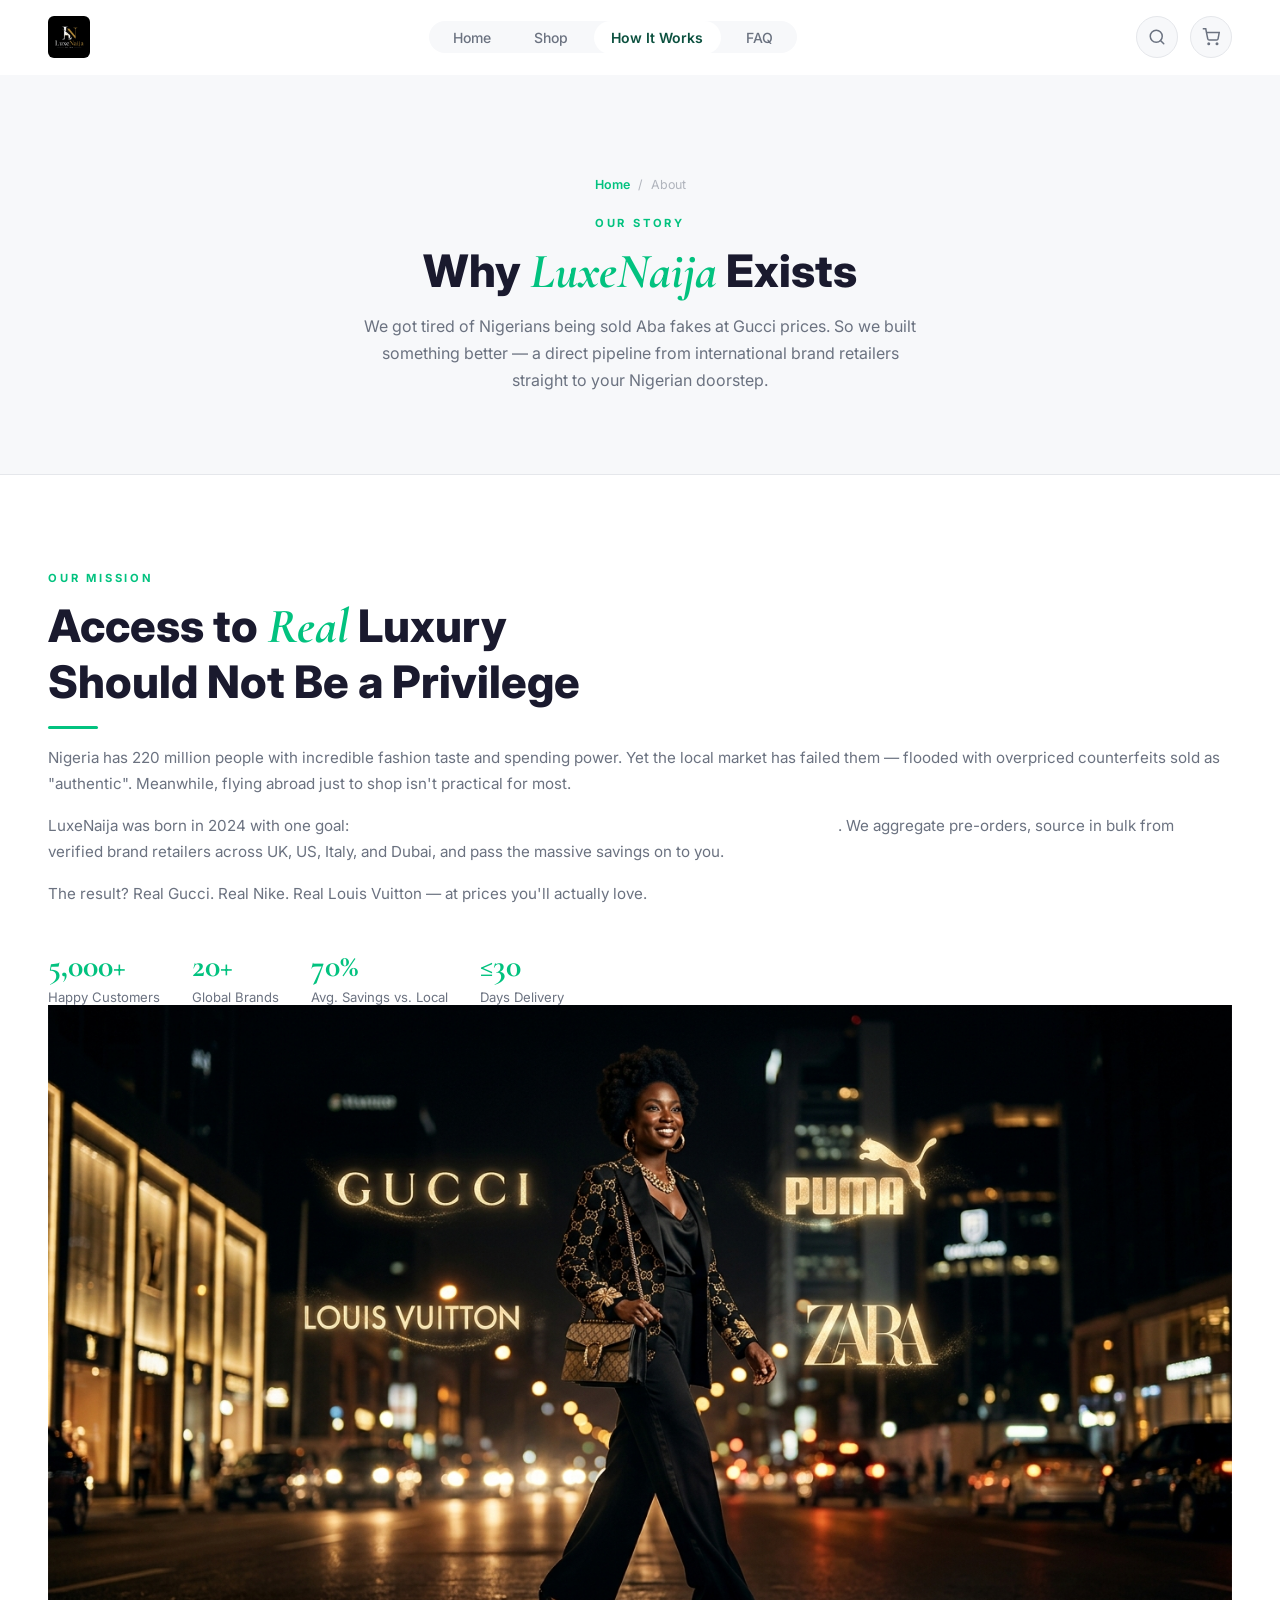
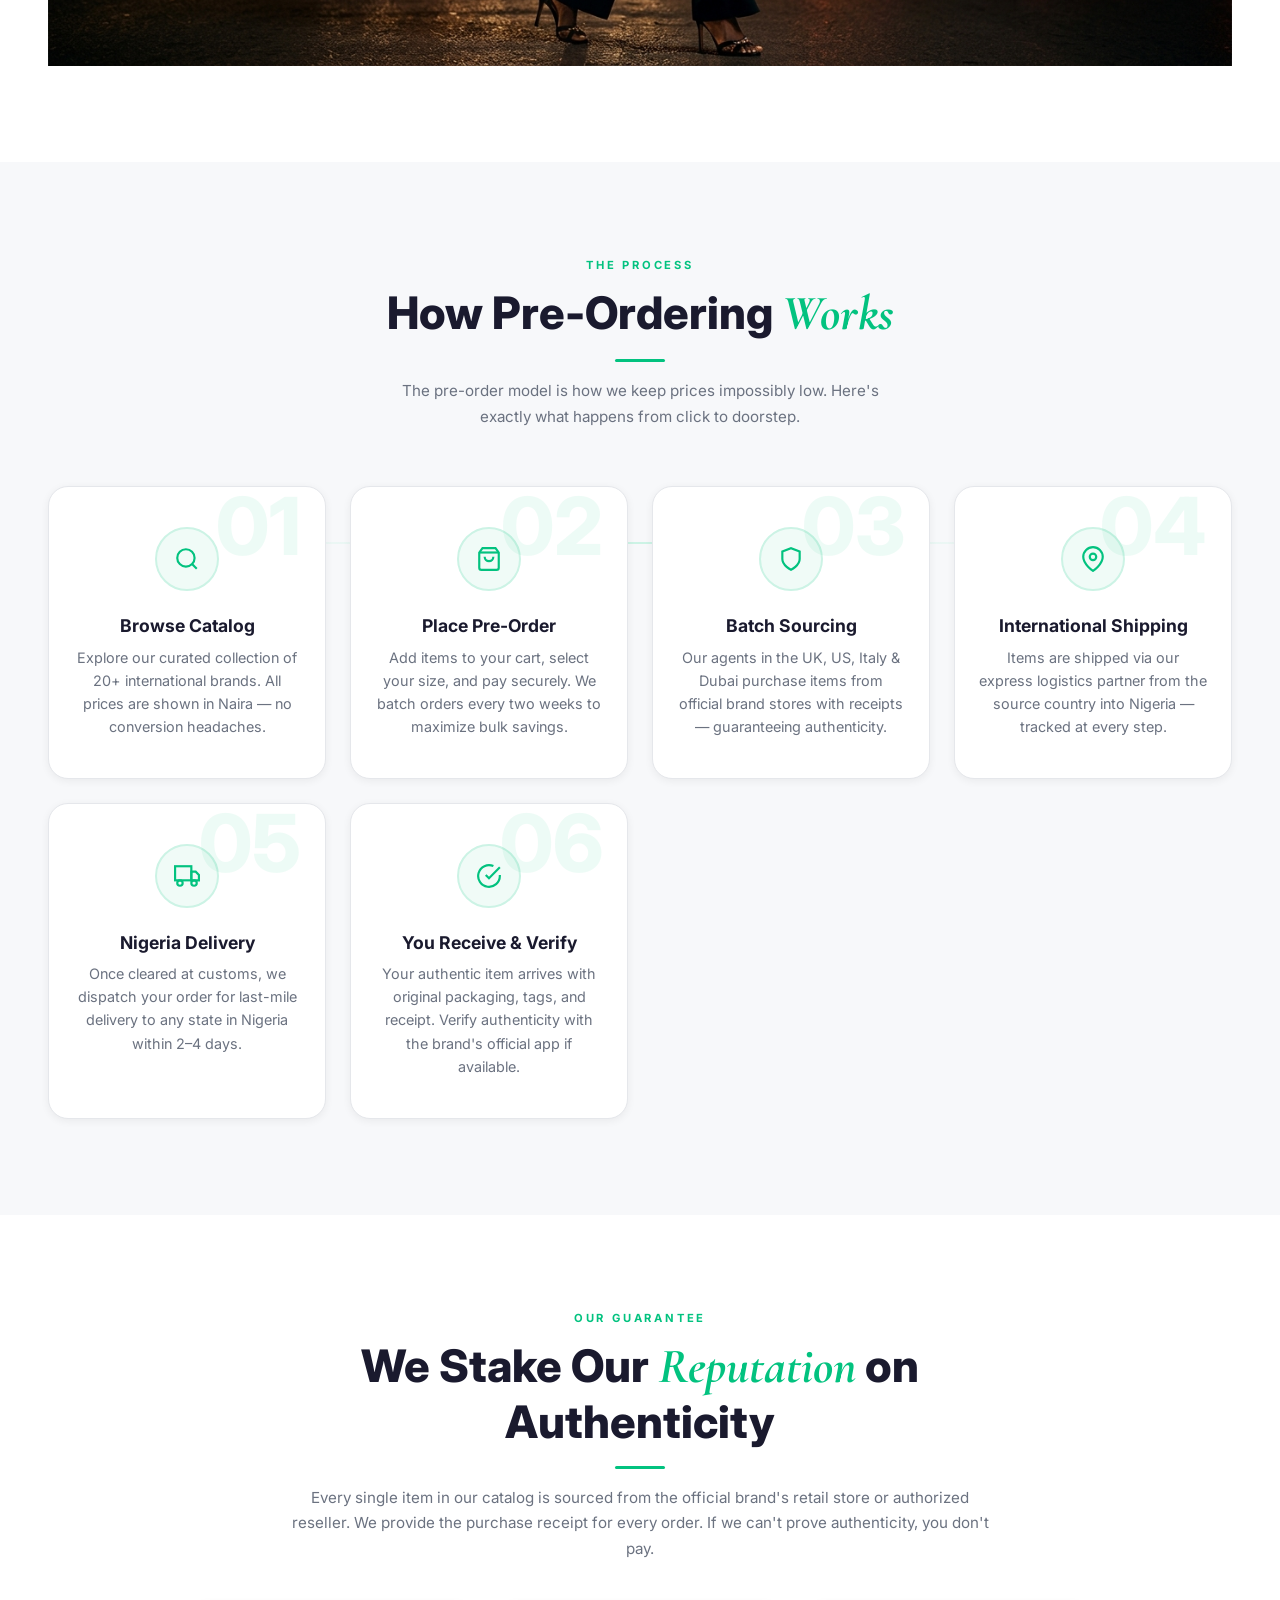
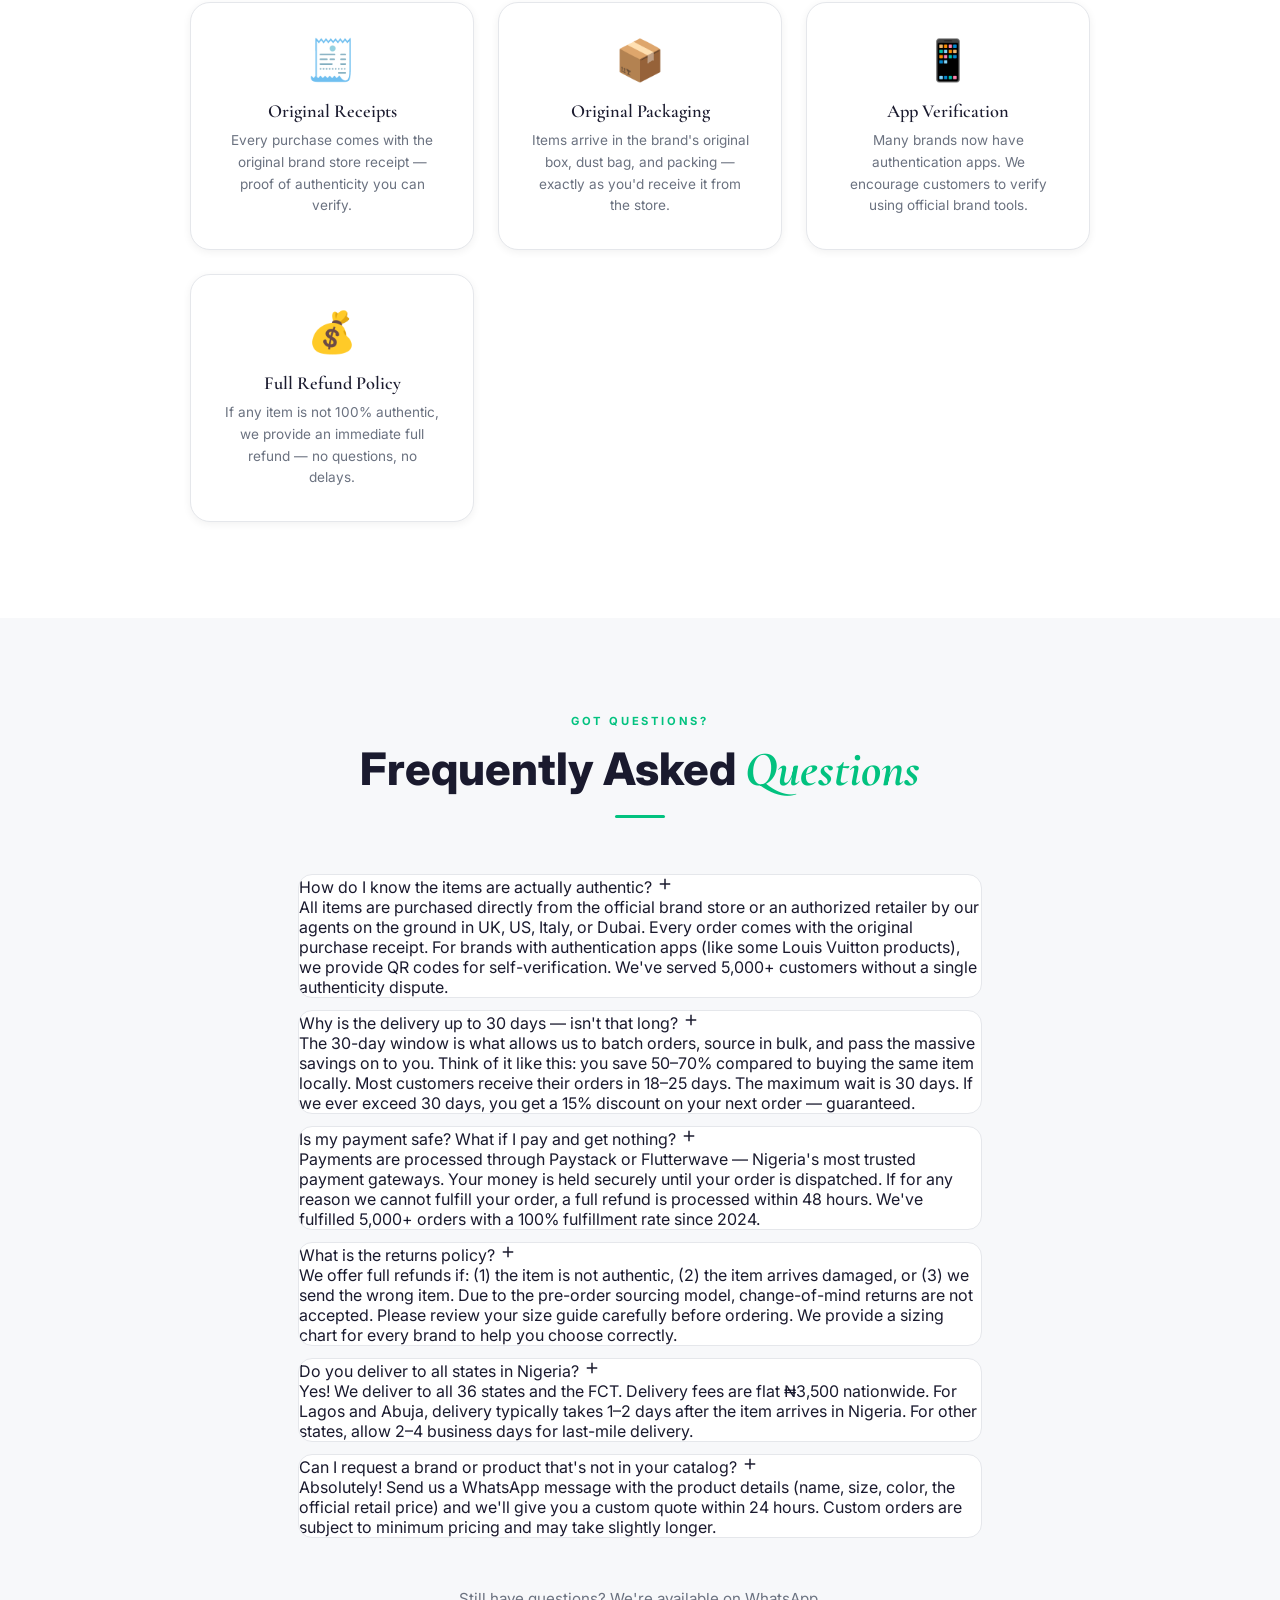
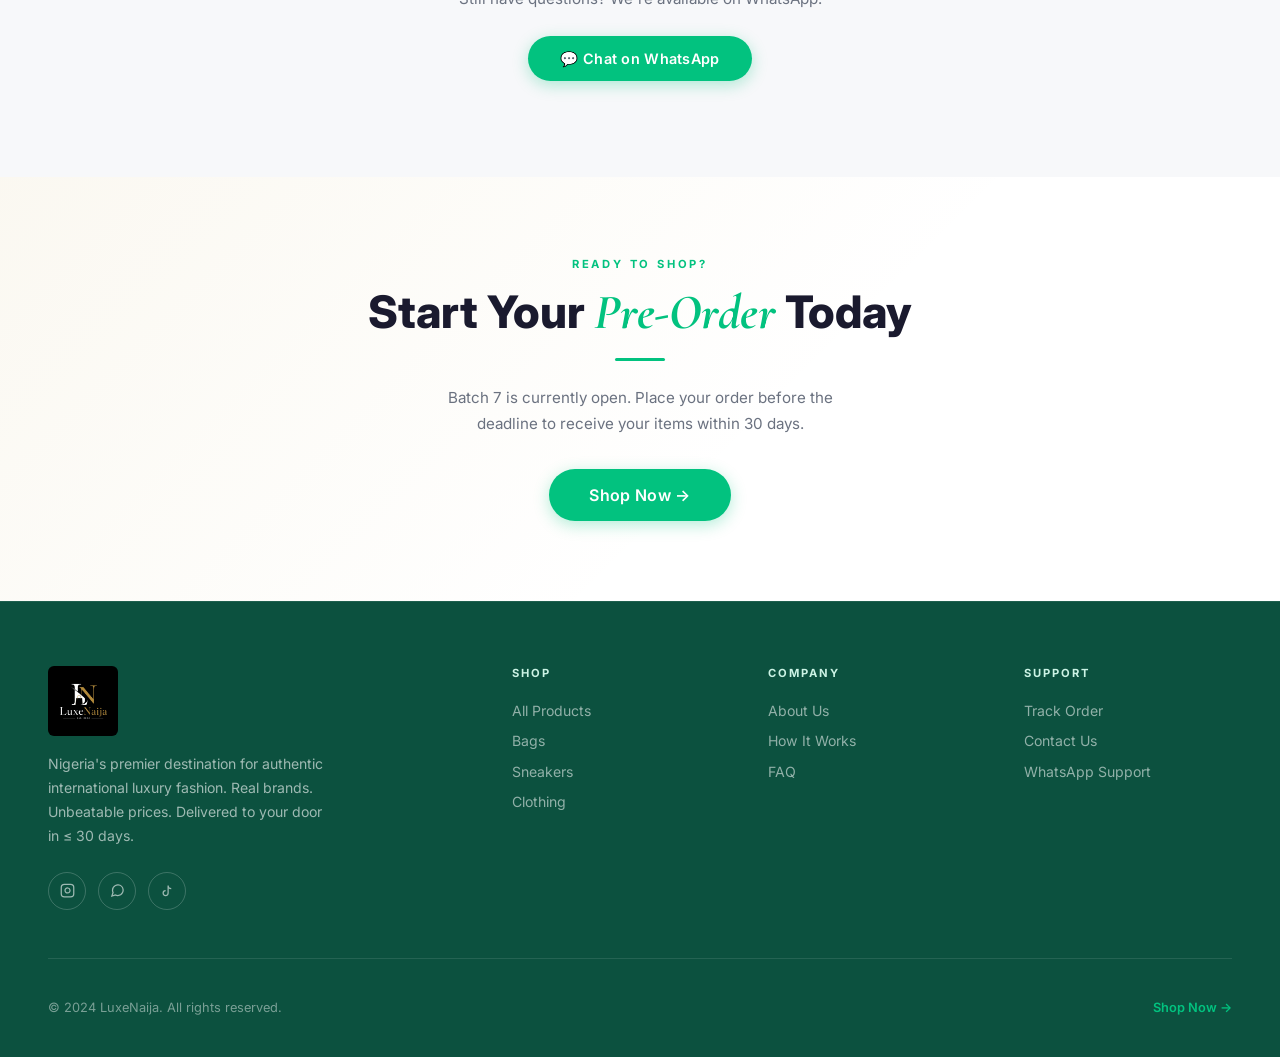
==== commit 2d93c860: "Rebuild dynamic & lively website experience: animations engine, Chowdeck-inspired polish - Created c" ====
--- a/about.html
+++ b/about.html
@@ -6,9 +6,35 @@
   <title>About Us & How It Works — LuxeNaija</title>
   <meta name="description" content="Learn how LuxeNaija brings authentic international luxury fashion to Nigeria at unbeatable prices, delivered in ≤30 days via pre-order.">
   <link rel="stylesheet" href="css/style.css">
+  <link rel="stylesheet" href="css/animations.css">
   <link rel="icon" href="data:image/svg+xml,<svg xmlns='http://www.w3.org/2000/svg' viewBox='0 0 100 100'><text y='.9em' font-size='90'>👑</text></svg>">
 </head>
 <body>
+
+<!-- Page Loader -->
+<div class="page-loader" id="page-loader">
+  <div class="loader-logo">Luxe<span>Naija</span></div>
+  <div class="loader-bar"><div class="loader-bar-fill"></div></div>
+</div>
+
+<!-- Scroll Progress -->
+<div class="scroll-progress" id="scroll-progress"></div>
+
+<!-- Promo Bar -->
+<div class="promo-bar" aria-label="Promotions">
+  <div class="promo-track" id="promo-track">
+    <div class="promo-item"><span class="promo-dot"></span> 🔥 Batch 7 Now Open — Pre-Order Before It Closes!</div>
+    <div class="promo-item"><span class="promo-dot"></span> ✈️ Free Delivery on Orders Above ₦150,000</div>
+    <div class="promo-item"><span class="promo-dot"></span> 💎 100% Authentic — Official Brand Receipts Included</div>
+    <div class="promo-item"><span class="promo-dot"></span> 🚀 Up to 70% Cheaper Than Local Market Prices</div>
+    <div class="promo-item"><span class="promo-dot"></span> 🇳🇬 Delivery Nationwide — Lagos, Abuja, PH & More</div>
+    <div class="promo-item"><span class="promo-dot"></span> 🔥 Batch 7 Now Open — Pre-Order Before It Closes!</div>
+    <div class="promo-item"><span class="promo-dot"></span> ✈️ Free Delivery on Orders Above ₦150,000</div>
+    <div class="promo-item"><span class="promo-dot"></span> 💎 100% Authentic — Official Brand Receipts Included</div>
+    <div class="promo-item"><span class="promo-dot"></span> 🚀 Up to 70% Cheaper Than Local Market Prices</div>
+    <div class="promo-item"><span class="promo-dot"></span> 🇳🇬 Delivery Nationwide — Lagos, Abuja, PH & More</div>
+  </div>
+</div>
 
 <!-- NAVBAR -->
 <nav class="navbar scrolled" id="navbar">
@@ -355,6 +381,7 @@
 <div class="toast" id="toast"><span class="toast-icon">✓</span><span id="toast-msg"></span></div>
 
 <script src="js/products-data.js"></script>
+<script src="js/animations.js"></script>
 <script src="js/main.js"></script>
 </body>
 </html>
--- a/css/animations.css
+++ b/css/animations.css
@@ -0,0 +1,160 @@
+/* =====================================================
+   LuxeNaija � Animation Engine
+   ===================================================== */
+
+@keyframes fadeIn { from{opacity:0} to{opacity:1} }
+@keyframes fadeInUp { from{opacity:0;transform:translateY(32px)} to{opacity:1;transform:translateY(0)} }
+@keyframes fadeInDown { from{opacity:0;transform:translateY(-24px)} to{opacity:1;transform:translateY(0)} }
+@keyframes fadeInLeft { from{opacity:0;transform:translateX(-40px)} to{opacity:1;transform:translateX(0)} }
+@keyframes fadeInRight { from{opacity:0;transform:translateX(40px)} to{opacity:1;transform:translateX(0)} }
+@keyframes scaleIn { from{opacity:0;transform:scale(0.88)} to{opacity:1;transform:scale(1)} }
+@keyframes shimmer { 0%{background-position:-200% 0} 100%{background-position:200% 0} }
+@keyframes blob {
+  0%,100%{border-radius:60% 40% 30% 70%/60% 30% 70% 40%}
+  25%{border-radius:30% 60% 70% 40%/50% 60% 30% 60%}
+  50%{border-radius:50% 60% 30% 70%/30% 50% 70% 40%}
+  75%{border-radius:60% 30% 50% 70%/70% 40% 60% 30%}
+}
+@keyframes float { 0%,100%{transform:translateY(0) rotate(0deg)} 33%{transform:translateY(-12px) rotate(1.5deg)} 66%{transform:translateY(-6px) rotate(-1deg)} }
+@keyframes floatReverse { 0%,100%{transform:translateY(0) rotate(0deg)} 33%{transform:translateY(8px) rotate(-1.5deg)} 66%{transform:translateY(14px) rotate(1deg)} }
+@keyframes pulse { 0%,100%{opacity:1;transform:scale(1)} 50%{opacity:0.6;transform:scale(0.92)} }
+@keyframes marqueeAnim { 0%{transform:translateX(0)} 100%{transform:translateX(-50%)} }
+@keyframes toastIn { from{transform:translateY(80px) scale(0.9);opacity:0} to{transform:translateY(0) scale(1);opacity:1} }
+@keyframes toastOut { from{transform:translateY(0) scale(1);opacity:1} to{transform:translateY(80px) scale(0.9);opacity:0} }
+@keyframes progressBar { from{width:0%} to{width:100%} }
+@keyframes ringPulse { 0%{box-shadow:0 0 0 0 rgba(2,194,127,0.4)} 70%{box-shadow:0 0 0 16px rgba(2,194,127,0)} 100%{box-shadow:0 0 0 0 rgba(2,194,127,0)} }
+@keyframes cartBounce { 0%{transform:scale(1)} 30%{transform:scale(1.35)} 55%{transform:scale(0.9)} 75%{transform:scale(1.1)} 100%{transform:scale(1)} }
+@keyframes flyToCart { 0%{transform:translate(0,0) scale(1);opacity:1} 100%{transform:translate(var(--fly-x),var(--fly-y)) scale(0.1);opacity:0} }
+@keyframes gradientShift { 0%,100%{background-position:0% 50%} 50%{background-position:100% 50%} }
+@keyframes promoScroll { 0%{transform:translateX(0)} 100%{transform:translateX(-50%)} }
+@keyframes rippleExpand { to{transform:scale(4);opacity:0} }
+
+/* Scroll Reveal */
+.reveal { opacity:0; transform:translateY(28px); transition:opacity 0.65s cubic-bezier(0.4,0,0.2,1),transform 0.65s cubic-bezier(0.4,0,0.2,1); }
+.reveal.from-left { transform:translateX(-40px); }
+.reveal.from-right { transform:translateX(40px); }
+.reveal.from-scale { transform:scale(0.9);opacity:0; }
+.reveal.visible { opacity:1;transform:translateY(0) translateX(0) scale(1); }
+
+.stagger-1{transition-delay:0.05s!important}
+.stagger-2{transition-delay:0.12s!important}
+.stagger-3{transition-delay:0.19s!important}
+.stagger-4{transition-delay:0.26s!important}
+.stagger-5{transition-delay:0.33s!important}
+.stagger-6{transition-delay:0.40s!important}
+.stagger-7{transition-delay:0.47s!important}
+.stagger-8{transition-delay:0.54s!important}
+
+/* Skeleton */
+.skeleton { background:linear-gradient(90deg,#f0f0f0 25%,#e8e8e8 50%,#f0f0f0 75%);background-size:200% 100%;animation:shimmer 1.6s infinite;border-radius:var(--radius-sm); }
+.skeleton-card { background:var(--white);border:1.5px solid var(--border);border-radius:var(--radius-lg);overflow:hidden;padding-bottom:1rem; }
+.skeleton-img { width:100%;aspect-ratio:1; }
+.skeleton-line { height:12px;margin:0.75rem 1.25rem 0; }
+.skeleton-line.short{width:45%} .skeleton-line.medium{width:70%} .skeleton-line.tall{height:18px}
+
+/* Blob */
+.blob { position:absolute;border-radius:60% 40% 30% 70%/60% 30% 70% 40%;animation:blob 8s ease-in-out infinite;pointer-events:none;z-index:0; }
+.blob-green{background:rgba(2,194,127,0.12)}
+.blob-green-light{background:rgba(204,243,229,0.45)}
+
+/* Float */
+.float-1{animation:float 5.5s ease-in-out infinite}
+.float-2{animation:floatReverse 6.5s ease-in-out infinite;animation-delay:-2s}
+.float-3{animation:float 7s ease-in-out infinite;animation-delay:-1.2s}
+
+/* Page Loader */
+.page-loader { position:fixed;inset:0;z-index:99999;background:var(--green-dark);display:flex;align-items:center;justify-content:center;flex-direction:column;gap:1.5rem;transition:opacity 0.5s ease,visibility 0.5s ease; }
+.page-loader.done{opacity:0;visibility:hidden;pointer-events:none}
+.loader-logo { font-family:var(--font-body);font-size:2rem;font-weight:800;color:#fff;letter-spacing:-0.02em; }
+.loader-logo span{color:var(--green-light)}
+.loader-bar { width:180px;height:3px;background:rgba(255,255,255,0.2);border-radius:99px;overflow:hidden; }
+.loader-bar-fill { height:100%;background:var(--green);border-radius:99px;animation:progressBar 1.2s cubic-bezier(0.4,0,0.2,1) forwards; }
+
+/* Promo Bar */
+.promo-bar { background:var(--green-dark);padding:0.55rem 0;overflow:hidden;position:relative;z-index:998; }
+.promo-track { display:flex;width:max-content;animation:promoScroll 22s linear infinite;gap:5rem; }
+.promo-track:hover{animation-play-state:paused}
+.promo-item { display:flex;align-items:center;gap:0.5rem;white-space:nowrap;font-size:0.78rem;font-weight:600;color:rgba(255,255,255,0.9);letter-spacing:0.04em; }
+.promo-dot { width:5px;height:5px;background:var(--green);border-radius:50%;flex-shrink:0; }
+
+/* Scroll Progress */
+.scroll-progress { position:fixed;top:0;left:0;height:3px;background:linear-gradient(90deg,var(--green),var(--green-dark));z-index:1002;width:0%;transition:width 0.05s linear; }
+
+/* Ripple */
+.ripple-container{position:relative;overflow:hidden}
+.ripple-effect { position:absolute;border-radius:50%;background:rgba(2,194,127,0.2);transform:scale(0);animation:rippleExpand 0.6s ease-out forwards;pointer-events:none; }
+
+/* Toast Enhanced */
+.toast.show { animation:toastIn 0.4s cubic-bezier(0.34,1.56,0.64,1) forwards; }
+.toast.hide { animation:toastOut 0.3s ease forwards; }
+
+/* Cart fly */
+.cart-fly-item { position:fixed;width:48px;height:48px;border-radius:var(--radius-sm);object-fit:cover;z-index:9999;pointer-events:none;animation:flyToCart 0.7s cubic-bezier(0.4,0,1,1) forwards; }
+
+/* Gradient text */
+.gradient-text { background:linear-gradient(135deg,var(--green),var(--green-dark));-webkit-background-clip:text;-webkit-text-fill-color:transparent;background-clip:text; }
+
+/* Highlight badge */
+.highlight-badge { display:inline-flex;align-items:center;gap:0.4rem;padding:0.35rem 0.85rem;background:var(--green-xlight);border:1.5px solid var(--green-light);border-radius:99px;font-size:0.72rem;font-weight:700;letter-spacing:0.12em;color:var(--green-dark);text-transform:uppercase; }
+.highlight-badge .live-dot { width:6px;height:6px;background:var(--green);border-radius:50%;animation:pulse 1.8s ease infinite;flex-shrink:0; }
+
+/* Feature icon box */
+.feature-icon-box { width:54px;height:54px;background:var(--green-xlight);border:2px solid var(--green-light);border-radius:14px;display:flex;align-items:center;justify-content:center;color:var(--green);font-size:1.3rem;flex-shrink:0;transition:all 0.3s ease; }
+.feature-card:hover .feature-icon-box { background:var(--green);color:#fff;border-color:var(--green);transform:rotate(-5deg) scale(1.05); }
+
+/* Feature card */
+.feature-card { display:flex;gap:1.25rem;align-items:flex-start;padding:1.5rem;background:var(--white);border:1.5px solid var(--border);border-radius:var(--radius-lg);transition:all 0.3s ease; }
+.feature-card:hover { border-color:var(--green-light);box-shadow:0 8px 28px rgba(2,194,127,0.12);transform:translateY(-3px); }
+.feature-card-title { font-weight:700;font-size:1rem;color:var(--text);margin-bottom:0.3rem; }
+.feature-card-desc { font-size:0.875rem;color:var(--text-muted);line-height:1.6; }
+
+/* Stat card */
+.stat-card { text-align:center;padding:1.75rem 1.25rem;background:var(--white);border:1.5px solid var(--border);border-radius:var(--radius-lg);transition:all 0.3s ease; }
+.stat-card:hover { border-color:var(--green-light);box-shadow:0 8px 24px rgba(2,194,127,0.12);transform:translateY(-2px); }
+.stat-number { font-size:2.2rem;font-weight:800;color:var(--green-dark);line-height:1; }
+.stat-label { font-size:0.8rem;color:var(--text-muted);margin-top:0.35rem;font-weight:500; }
+
+/* Hero visual */
+.hero-circle-bg { width:380px;height:380px;border-radius:50%;background:linear-gradient(145deg,var(--green-xlight),var(--green-light));animation:blob 10s ease-in-out infinite; }
+.hero-product-float { position:absolute;border-radius:var(--radius-lg);overflow:hidden;box-shadow:0 16px 48px rgba(0,0,0,0.13);border:3px solid rgba(255,255,255,0.95); }
+.hero-product-float img { width:100%;height:100%;object-fit:cover; }
+
+/* CTA section */
+.cta-section { background:var(--green-dark);padding:5.5rem 0;position:relative;overflow:hidden; }
+.cta-section::before { content:'';position:absolute;top:-80px;right:-80px;width:320px;height:320px;background:rgba(2,194,127,0.12);border-radius:50%;pointer-events:none; }
+.cta-section::after { content:'';position:absolute;bottom:-100px;left:-60px;width:240px;height:240px;background:rgba(255,255,255,0.04);border-radius:50%;pointer-events:none; }
+
+/* Wishlist */
+.wishlist-btn { width:38px;height:38px;background:rgba(255,255,255,0.95);border:1.5px solid var(--border);border-radius:50%;display:flex;align-items:center;justify-content:center;color:var(--text-muted);transition:all 0.25s ease;cursor:pointer;box-shadow:var(--shadow-sm); }
+.wishlist-btn:hover,.wishlist-btn.active { border-color:#ef4444;color:#ef4444;background:#fff5f5; }
+.wishlist-btn.active svg { fill:#ef4444; }
+
+/* Countdown */
+.countdown-wrap { display:flex;gap:0.6rem;align-items:center; }
+.countdown-unit { text-align:center; }
+.countdown-num { display:block;font-size:1.6rem;font-weight:800;color:#fff;line-height:1;background:rgba(255,255,255,0.12);border-radius:var(--radius-sm);padding:0.4rem 0.75rem;min-width:48px; }
+.countdown-label { font-size:0.65rem;color:rgba(255,255,255,0.6);text-transform:uppercase;letter-spacing:0.08em;margin-top:0.25rem;display:block; }
+.countdown-sep { font-size:1.5rem;font-weight:800;color:var(--green-light);margin-bottom:1rem; }
+
+/* Testimonial carousel */
+.testimonial-carousel { overflow:hidden;position:relative; }
+.testimonial-track-inner { display:flex;transition:transform 0.5s cubic-bezier(0.4,0,0.2,1); }
+.testimonial-slide { flex:0 0 100%;padding:0 0.75rem; }
+@media(min-width:768px){.testimonial-slide{flex:0 0 50%}}
+@media(min-width:1024px){.testimonial-slide{flex:0 0 33.333%}}
+
+/* Steps connector */
+.steps-connector { display:none;position:absolute;top:38px;left:18%;right:18%;height:2px;background:linear-gradient(90deg,var(--green-light),var(--green),var(--green-light));z-index:0; }
+@media(min-width:900px){.steps-connector{display:block}}
+
+/* Search enhancements */
+.search-modal.open { animation:fadeIn 0.2s ease forwards; }
+.search-modal.open .search-box-container { animation:fadeInDown 0.3s cubic-bezier(0.34,1.2,0.64,1) forwards; }
+
+/* Quickview */
+.quickview-overlay { position:fixed;inset:0;background:rgba(0,0,0,0.45);backdrop-filter:blur(6px);z-index:8000;display:none;align-items:center;justify-content:center;padding:1.5rem; }
+.quickview-overlay.open{display:flex}
+.quickview-panel { background:var(--white);border-radius:var(--radius-xl);max-width:760px;width:100%;display:grid;grid-template-columns:1fr 1fr;overflow:hidden;box-shadow:0 32px 64px rgba(0,0,0,0.2);animation:scaleIn 0.35s cubic-bezier(0.34,1.2,0.64,1); }
+@media(max-width:600px){.quickview-panel{grid-template-columns:1fr}}
+
+@media(prefers-reduced-motion:reduce){*,*::before,*::after{animation-duration:0.01ms!important;animation-iteration-count:1!important;transition-duration:0.01ms!important}}
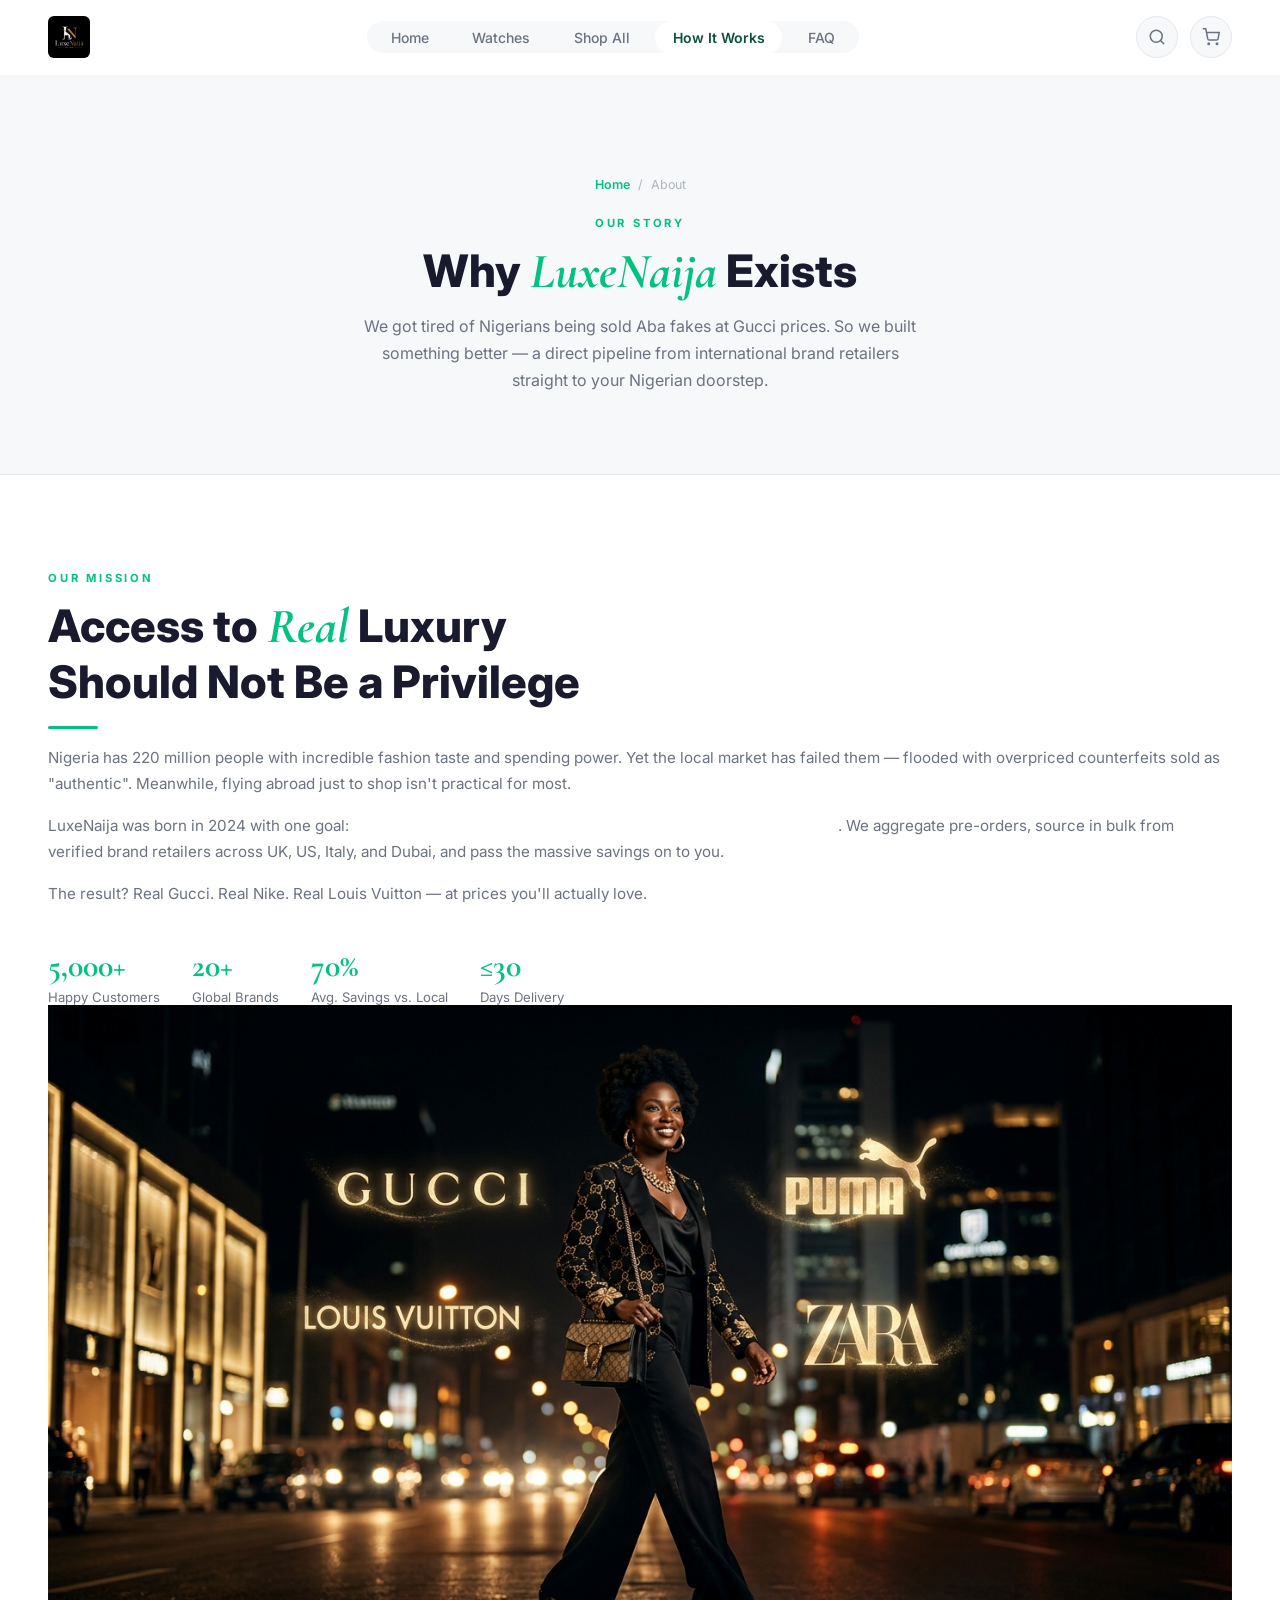
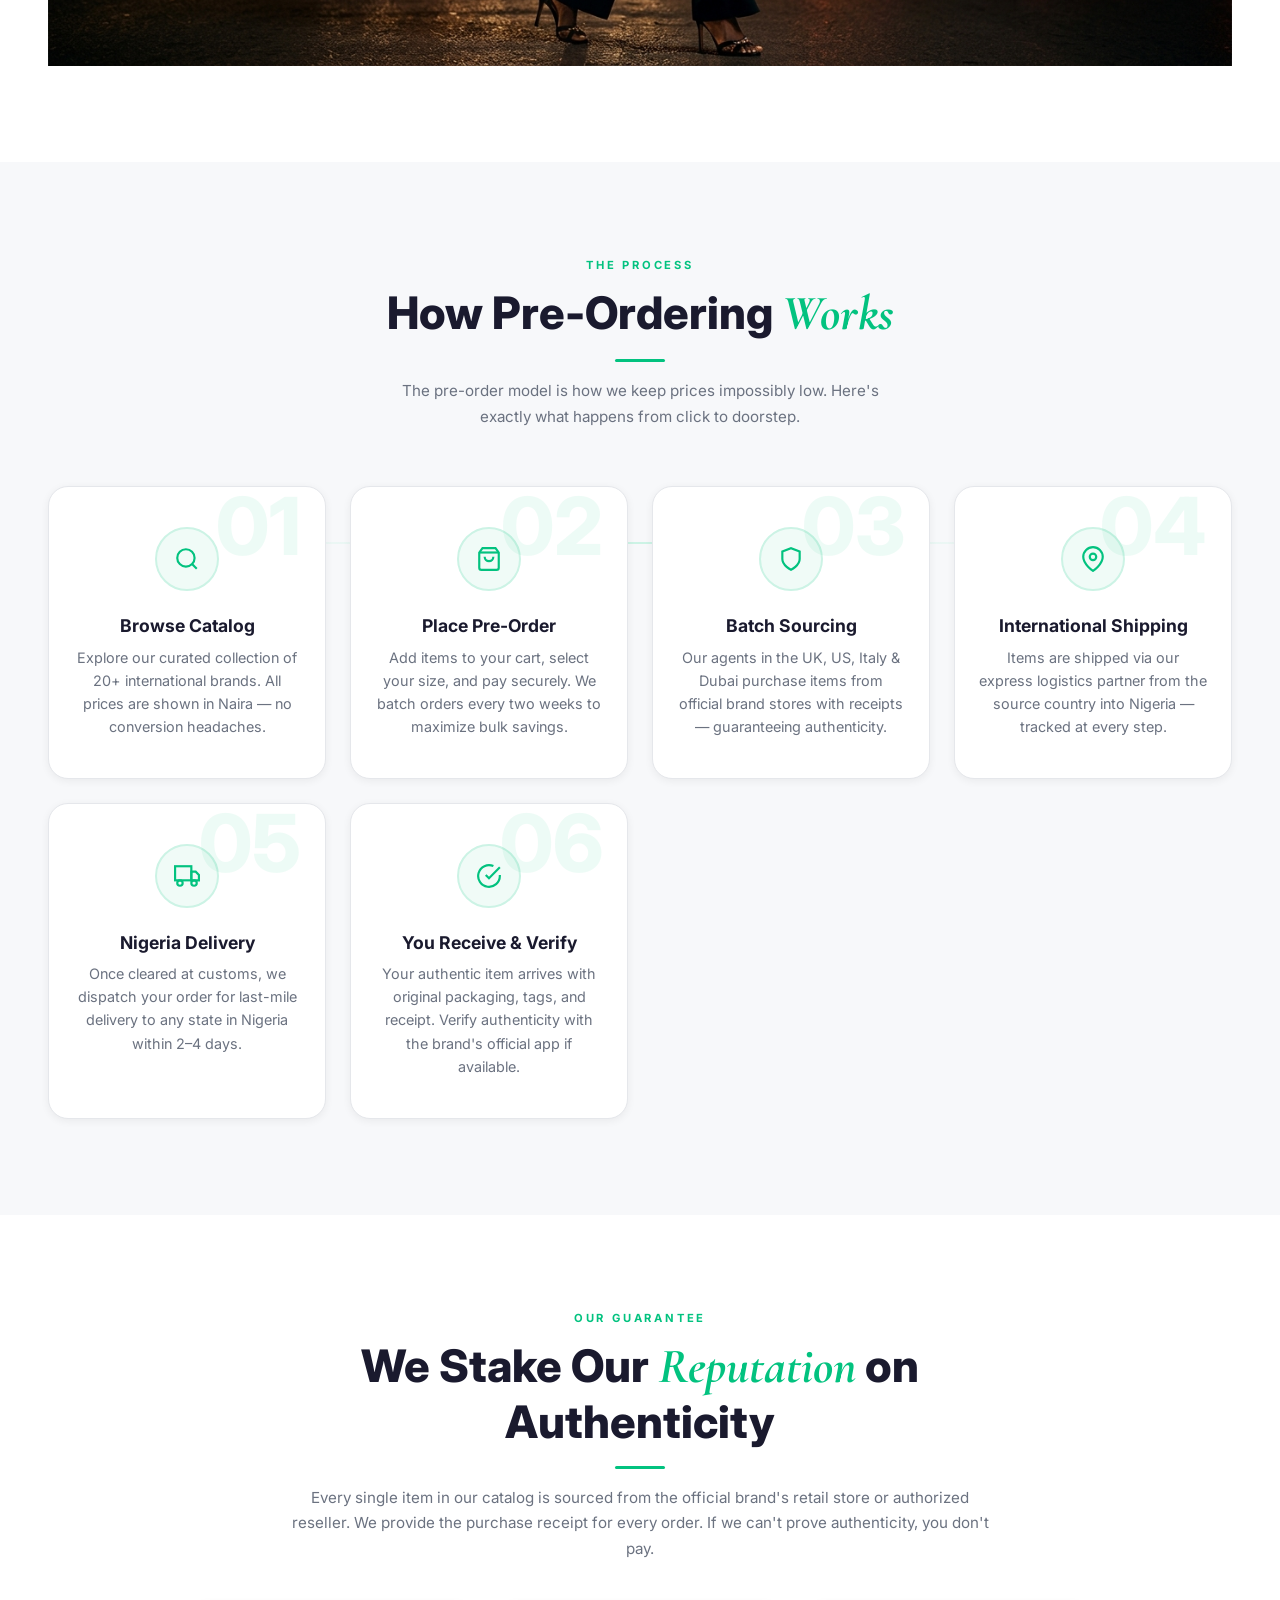
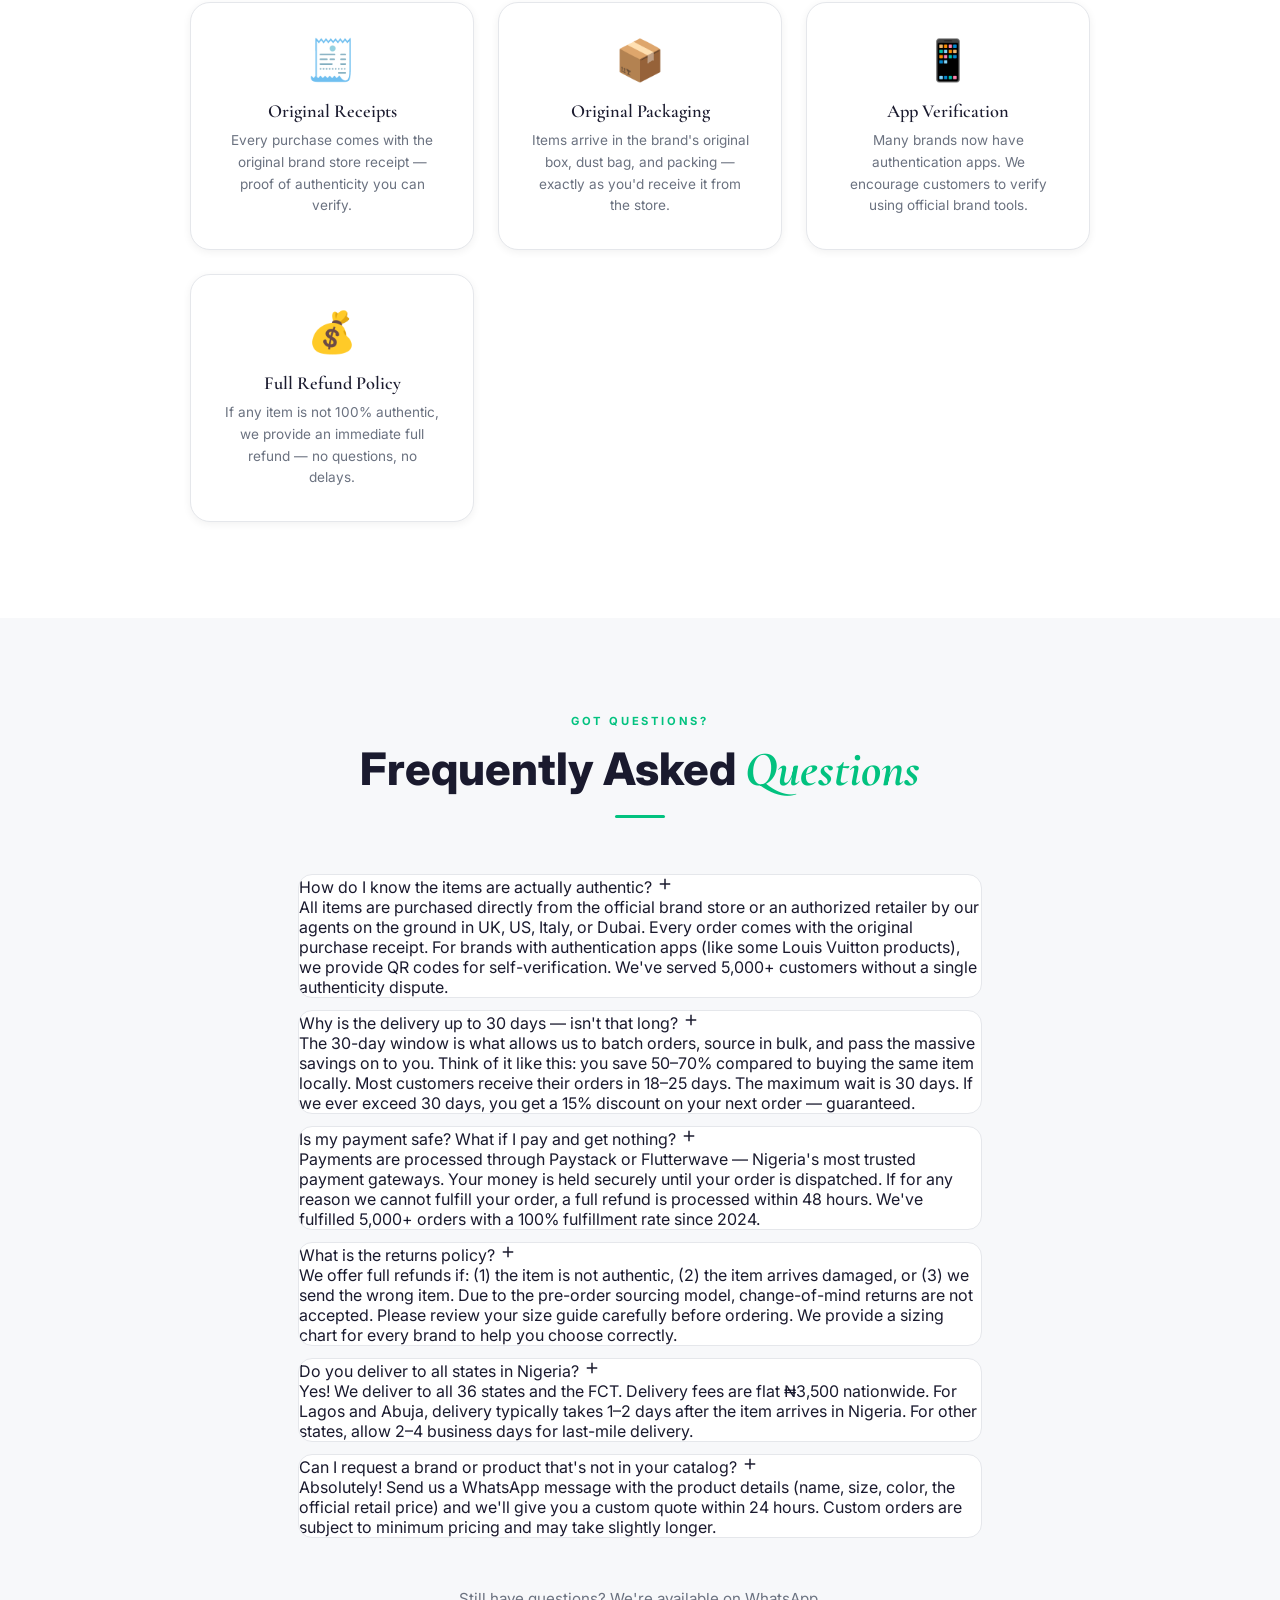
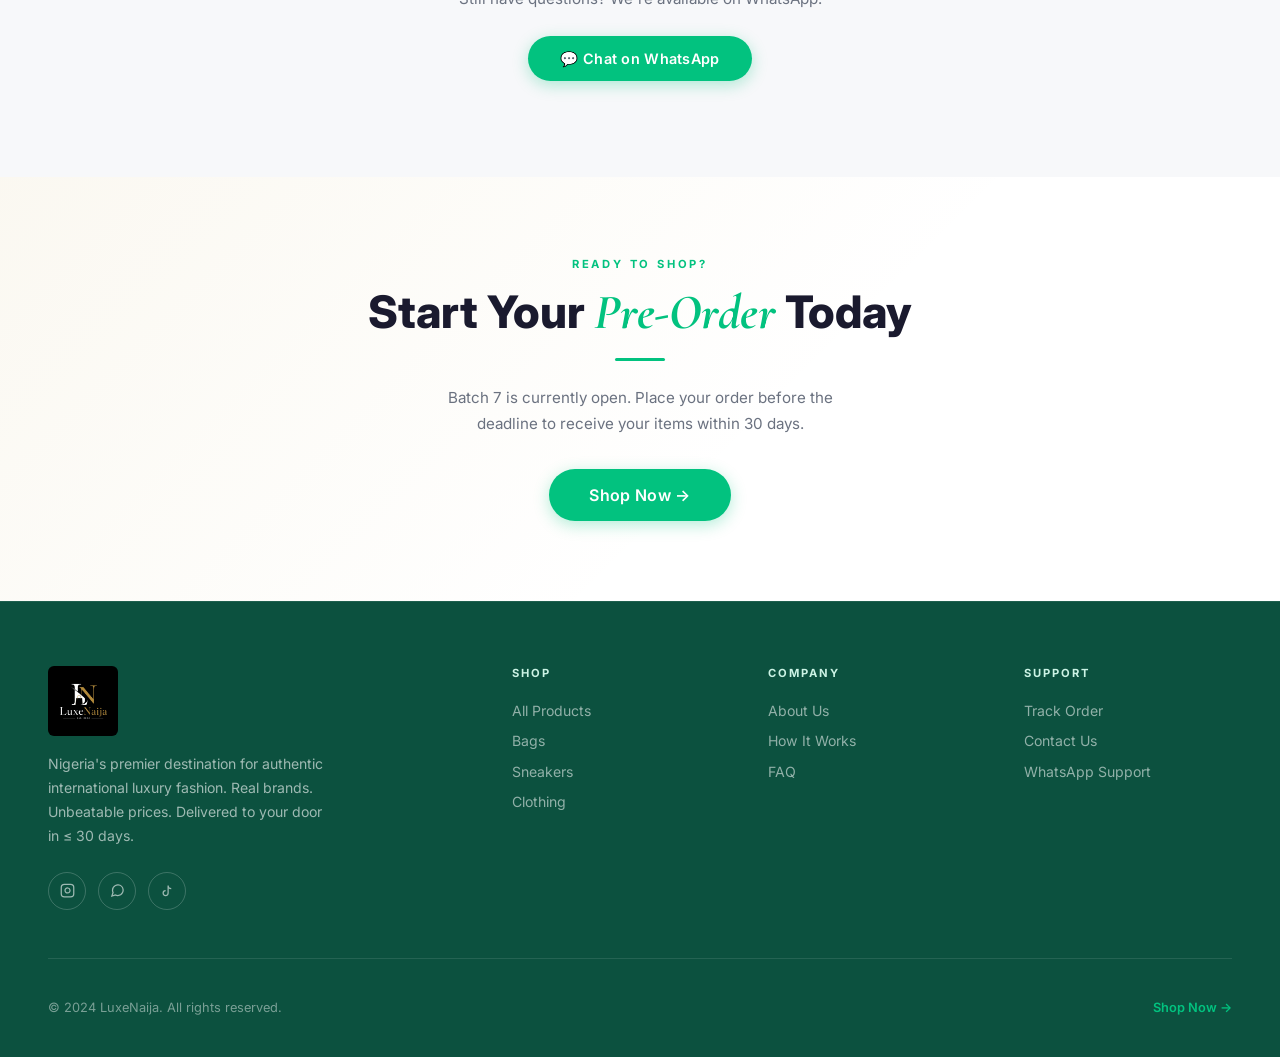
==== commit 95dd83a6: "feat: upgrade website to Myntra standards and add 38+ authentic luxury watches (Casio, Fossil, Titan" ====
--- a/about.html
+++ b/about.html
@@ -44,7 +44,8 @@
     </a>
     <ul class="nav-links">
       <li><a href="index.html" id="nav-home">Home</a></li>
-      <li><a href="products.html" id="nav-shop">Shop</a></li>
+      <li><a href="products.html?cat=watches" id="nav-watches">Watches</a></li>
+      <li><a href="products.html" id="nav-shop">Shop All</a></li>
       <li><a href="about.html" class="active" id="nav-about">How It Works</a></li>
       <li><a href="about.html#faq" id="nav-faq">FAQ</a></li>
     </ul>
@@ -62,7 +63,8 @@
 </nav>
 <div class="mobile-menu" id="mobile-menu">
   <button class="mobile-menu-close" id="mobile-menu-close">✕</button>
-  <a href="index.html">Home</a><a href="products.html">Shop</a><a href="about.html">How It Works</a><a href="cart.html">🛒 Cart</a>
+  <a href="index.html">Home</a><a href="products.html?cat=watches">⌚ Men's Watches</a>
+  <a href="products.html">Shop All</a><a href="about.html">How It Works</a><a href="cart.html">🛒 Cart</a>
 </div>
 
 <!-- PAGE HERO -->
--- a/css/style.css
+++ b/css/style.css
@@ -1291,3 +1291,307 @@
   .cart-item-img { width: 100%; height: 160px; }
   .nav-actions .nav-icon-btn:not(#cart-btn):not(#search-trigger-btn) { display: none; }
 }
+
+/* ============================================================
+   MYNTRA-STANDARD E-COMMERCE UPGRADE STYLES
+   ============================================================ */
+
+/* ── Myntra Product Card Rating Pill ── */
+.product-rating-pill {
+  position: absolute;
+  bottom: 0.75rem;
+  left: 0.75rem;
+  background: rgba(255, 255, 255, 0.94);
+  backdrop-filter: blur(8px);
+  -webkit-backdrop-filter: blur(8px);
+  border: 1px solid rgba(0, 0, 0, 0.08);
+  border-radius: 4px;
+  padding: 0.22rem 0.55rem;
+  font-size: 0.72rem;
+  font-weight: 700;
+  color: #111827;
+  display: flex;
+  align-items: center;
+  gap: 0.25rem;
+  box-shadow: 0 2px 6px rgba(0,0,0,0.08);
+  z-index: 2;
+  transition: opacity 0.2s ease, transform 0.2s ease;
+}
+.product-rating-pill .star {
+  color: #0f766e;
+  font-size: 0.75rem;
+}
+.product-rating-pill .sep {
+  color: #d1d5db;
+  font-weight: 300;
+  margin: 0 0.1rem;
+}
+.product-rating-pill .count {
+  color: #6b7280;
+  font-size: 0.68rem;
+  font-weight: 500;
+}
+
+/* Hide rating pill slightly when hover quick-add slides up */
+.product-card:hover .product-rating-pill {
+  transform: translateY(-42px);
+}
+
+/* ── Slide-up Quick Add to Bag (Myntra Standard) ── */
+.product-quick-add-bar {
+  position: absolute;
+  bottom: 0;
+  left: 0;
+  right: 0;
+  background: rgba(255, 255, 255, 0.98);
+  padding: 0.5rem 0.75rem;
+  display: flex;
+  align-items: center;
+  justify-content: center;
+  transform: translateY(102%);
+  transition: transform 0.26s cubic-bezier(0.16, 1, 0.3, 1);
+  border-top: 1px solid var(--border);
+  box-shadow: 0 -4px 14px rgba(0,0,0,0.06);
+  z-index: 3;
+}
+.product-card:hover .product-quick-add-bar {
+  transform: translateY(0);
+}
+.product-quick-add-btn {
+  width: 100%;
+  background: var(--green);
+  color: #ffffff;
+  border: none;
+  border-radius: 6px;
+  padding: 0.5rem 0.75rem;
+  font-size: 0.78rem;
+  font-weight: 700;
+  letter-spacing: 0.06em;
+  text-transform: uppercase;
+  cursor: pointer;
+  display: flex;
+  align-items: center;
+  justify-content: center;
+  gap: 0.4rem;
+  transition: background 0.2s ease, transform 0.1s ease;
+}
+.product-quick-add-btn:hover {
+  background: var(--green-dark);
+}
+.product-quick-add-btn:active {
+  transform: scale(0.98);
+}
+
+/* ── Custom Badges ── */
+.badge-bestseller {
+  background: linear-gradient(135deg, #d97706, #b45309);
+  color: #fff;
+  font-size: 0.65rem;
+  font-weight: 800;
+  padding: 0.2rem 0.55rem;
+  border-radius: 4px;
+  letter-spacing: 0.05em;
+  text-transform: uppercase;
+  box-shadow: 0 2px 4px rgba(217, 119, 6, 0.3);
+}
+.badge-trending {
+  background: linear-gradient(135deg, #0284c7, #0369a1);
+  color: #fff;
+  font-size: 0.65rem;
+  font-weight: 800;
+  padding: 0.2rem 0.55rem;
+  border-radius: 4px;
+  letter-spacing: 0.05em;
+  text-transform: uppercase;
+  box-shadow: 0 2px 4px rgba(2, 132, 199, 0.3);
+}
+.badge-hot {
+  background: linear-gradient(135deg, #dc2626, #b91c1c);
+  color: #fff;
+  font-size: 0.65rem;
+  font-weight: 800;
+  padding: 0.2rem 0.55rem;
+  border-radius: 4px;
+  letter-spacing: 0.05em;
+  text-transform: uppercase;
+}
+.badge-new {
+  background: linear-gradient(135deg, #059669, #047857);
+  color: #fff;
+  font-size: 0.65rem;
+  font-weight: 800;
+  padding: 0.2rem 0.55rem;
+  border-radius: 4px;
+  letter-spacing: 0.05em;
+  text-transform: uppercase;
+}
+
+/* ── Brand Carousel / Quick Pills Bar ── */
+.brand-pills-bar {
+  display: flex;
+  gap: 0.6rem;
+  overflow-x: auto;
+  padding-bottom: 0.75rem;
+  margin-bottom: 1.5rem;
+  scrollbar-width: thin;
+  -webkit-overflow-scrolling: touch;
+}
+.brand-pills-bar::-webkit-scrollbar {
+  height: 4px;
+}
+.brand-pills-bar::-webkit-scrollbar-thumb {
+  background: #cbd5e1;
+  border-radius: 4px;
+}
+.brand-pill {
+  white-space: nowrap;
+  padding: 0.45rem 1.1rem;
+  border-radius: 99px;
+  border: 1.5px solid var(--border);
+  background: #fff;
+  font-size: 0.82rem;
+  font-weight: 700;
+  color: var(--text);
+  cursor: pointer;
+  transition: all 0.2s ease;
+  user-select: none;
+}
+.brand-pill:hover {
+  border-color: var(--green);
+  color: var(--green);
+}
+.brand-pill.active {
+  background: var(--green);
+  color: #fff;
+  border-color: var(--green);
+  box-shadow: 0 4px 12px rgba(15, 118, 110, 0.25);
+}
+
+/* ── Filter Sidebar Enhancements ── */
+.filter-search-box {
+  width: 100%;
+  padding: 0.45rem 0.75rem;
+  border: 1px solid var(--border);
+  border-radius: 6px;
+  font-size: 0.8rem;
+  margin-bottom: 0.75rem;
+  background: var(--off-white);
+  outline: none;
+  transition: border-color 0.2s ease, background 0.2s ease;
+}
+.filter-search-box:focus {
+  border-color: var(--green);
+  background: #ffffff;
+}
+.filter-scrollable-list {
+  max-height: 220px;
+  overflow-y: auto;
+  padding-right: 0.3rem;
+}
+.filter-scrollable-list::-webkit-scrollbar {
+  width: 4px;
+}
+.filter-scrollable-list::-webkit-scrollbar-thumb {
+  background: #cbd5e1;
+  border-radius: 4px;
+}
+
+/* ── Specifications Table (Myntra Detail Standard) ── */
+.specs-section {
+  margin-top: 2rem;
+  padding-top: 1.5rem;
+  border-top: 1px solid var(--border);
+}
+.specs-title {
+  font-size: 1.1rem;
+  font-weight: 700;
+  color: var(--text);
+  margin-bottom: 1rem;
+  display: flex;
+  align-items: center;
+  gap: 0.5rem;
+}
+.specs-grid {
+  display: grid;
+  grid-template-columns: repeat(2, 1fr);
+  gap: 1rem 1.5rem;
+}
+@media (max-width: 600px) {
+  .specs-grid { grid-template-columns: 1fr; }
+}
+.spec-box {
+  background: var(--off-white);
+  padding: 0.75rem 1rem;
+  border-radius: 8px;
+  border: 1px solid var(--border);
+}
+.spec-label {
+  font-size: 0.72rem;
+  text-transform: uppercase;
+  letter-spacing: 0.08em;
+  color: var(--text-muted);
+  font-weight: 700;
+  margin-bottom: 0.25rem;
+}
+.spec-val {
+  font-size: 0.9rem;
+  font-weight: 600;
+  color: var(--text);
+}
+
+/* ── Watch Showcase Visual Categories (Homepage) ── */
+.watch-showcase-grid {
+  display: grid;
+  grid-template-columns: repeat(4, 1fr);
+  gap: 1.25rem;
+  margin-top: 1.75rem;
+}
+@media (max-width: 900px) {
+  .watch-showcase-grid { grid-template-columns: repeat(2, 1fr); }
+}
+@media (max-width: 480px) {
+  .watch-showcase-grid { grid-template-columns: 1fr; }
+}
+.watch-style-card {
+  position: relative;
+  border-radius: 16px;
+  overflow: hidden;
+  aspect-ratio: 4/5;
+  cursor: pointer;
+  box-shadow: 0 4px 15px rgba(0,0,0,0.06);
+  border: 1px solid var(--border);
+  transition: transform 0.3s ease, box-shadow 0.3s ease;
+}
+.watch-style-card:hover {
+  transform: translateY(-6px);
+  box-shadow: 0 12px 30px rgba(0,0,0,0.12);
+}
+.watch-style-card img {
+  width: 100%;
+  height: 100%;
+  object-fit: cover;
+  transition: transform 0.6s ease;
+}
+.watch-style-card:hover img {
+  transform: scale(1.08);
+}
+.watch-style-overlay {
+  position: absolute;
+  inset: 0;
+  background: linear-gradient(180deg, transparent 40%, rgba(10, 30, 24, 0.88) 100%);
+  display: flex;
+  flex-direction: column;
+  justify-content: flex-end;
+  padding: 1.25rem;
+  color: #ffffff;
+}
+.watch-style-title {
+  font-family: var(--font-display);
+  font-size: 1.25rem;
+  font-weight: 700;
+  margin-bottom: 0.25rem;
+}
+.watch-style-desc {
+  font-size: 0.78rem;
+  color: rgba(255,255,255,0.8);
+}
--- a/css/animations.css
+++ b/css/animations.css
@@ -158,3 +158,93 @@
 @media(max-width:600px){.quickview-panel{grid-template-columns:1fr}}
 
 @media(prefers-reduced-motion:reduce){*,*::before,*::after{animation-duration:0.01ms!important;animation-iteration-count:1!important;transition-duration:0.01ms!important}}
+
+/* -- LUXENAIJA Letter-by-Letter Sleek Page Loader -- */
+.page-loader {
+  position: fixed;
+  inset: 0;
+  z-index: 999999;
+  background: #ffffff;
+  display: flex;
+  flex-direction: column;
+  align-items: center;
+  justify-content: center;
+  gap: 1.5rem;
+  transition: opacity 0.45s cubic-bezier(0.4, 0, 0.2, 1), 
+              visibility 0.45s cubic-bezier(0.4, 0, 0.2, 1),
+              transform 0.45s cubic-bezier(0.4, 0, 0.2, 1);
+  pointer-events: all;
+}
+
+.page-loader.done {
+  opacity: 0;
+  visibility: hidden;
+  pointer-events: none;
+  transform: scale(1.02);
+}
+
+.loader-brand {
+  display: flex;
+  align-items: center;
+  justify-content: center;
+  gap: 0.25rem;
+  font-family: var(--font-body);
+  font-size: clamp(1.8rem, 5vw, 2.8rem);
+  font-weight: 900;
+  letter-spacing: 0.25em;
+  color: var(--text);
+  user-select: none;
+}
+
+.loader-brand span.char {
+  display: inline-block;
+  opacity: 0;
+  transform: translateY(12px) scale(0.85);
+  transition: opacity 0.22s cubic-bezier(0.34, 1.56, 0.64, 1), 
+              transform 0.22s cubic-bezier(0.34, 1.56, 0.64, 1), 
+              color 0.2s ease;
+}
+
+.loader-brand span.char.active {
+  opacity: 1;
+  transform: translateY(0) scale(1);
+  color: var(--green-dark);
+}
+
+.loader-brand span.char.highlight {
+  color: var(--green) !important;
+  text-shadow: 0 0 16px rgba(2, 194, 127, 0.4);
+}
+
+.loader-sub {
+  font-size: 0.72rem;
+  font-weight: 700;
+  letter-spacing: 0.2em;
+  text-transform: uppercase;
+  color: var(--text-muted);
+  opacity: 0;
+  transform: translateY(6px);
+  transition: opacity 0.3s ease, transform 0.3s ease;
+}
+
+.loader-sub.active {
+  opacity: 1;
+  transform: translateY(0);
+}
+
+.loader-progress-line {
+  width: 140px;
+  height: 2.5px;
+  background: var(--border);
+  border-radius: 99px;
+  overflow: hidden;
+  position: relative;
+}
+
+.loader-progress-fill {
+  height: 100%;
+  width: 0%;
+  background: linear-gradient(90deg, var(--green-light), var(--green));
+  border-radius: 99px;
+  transition: width 0.08s linear;
+}
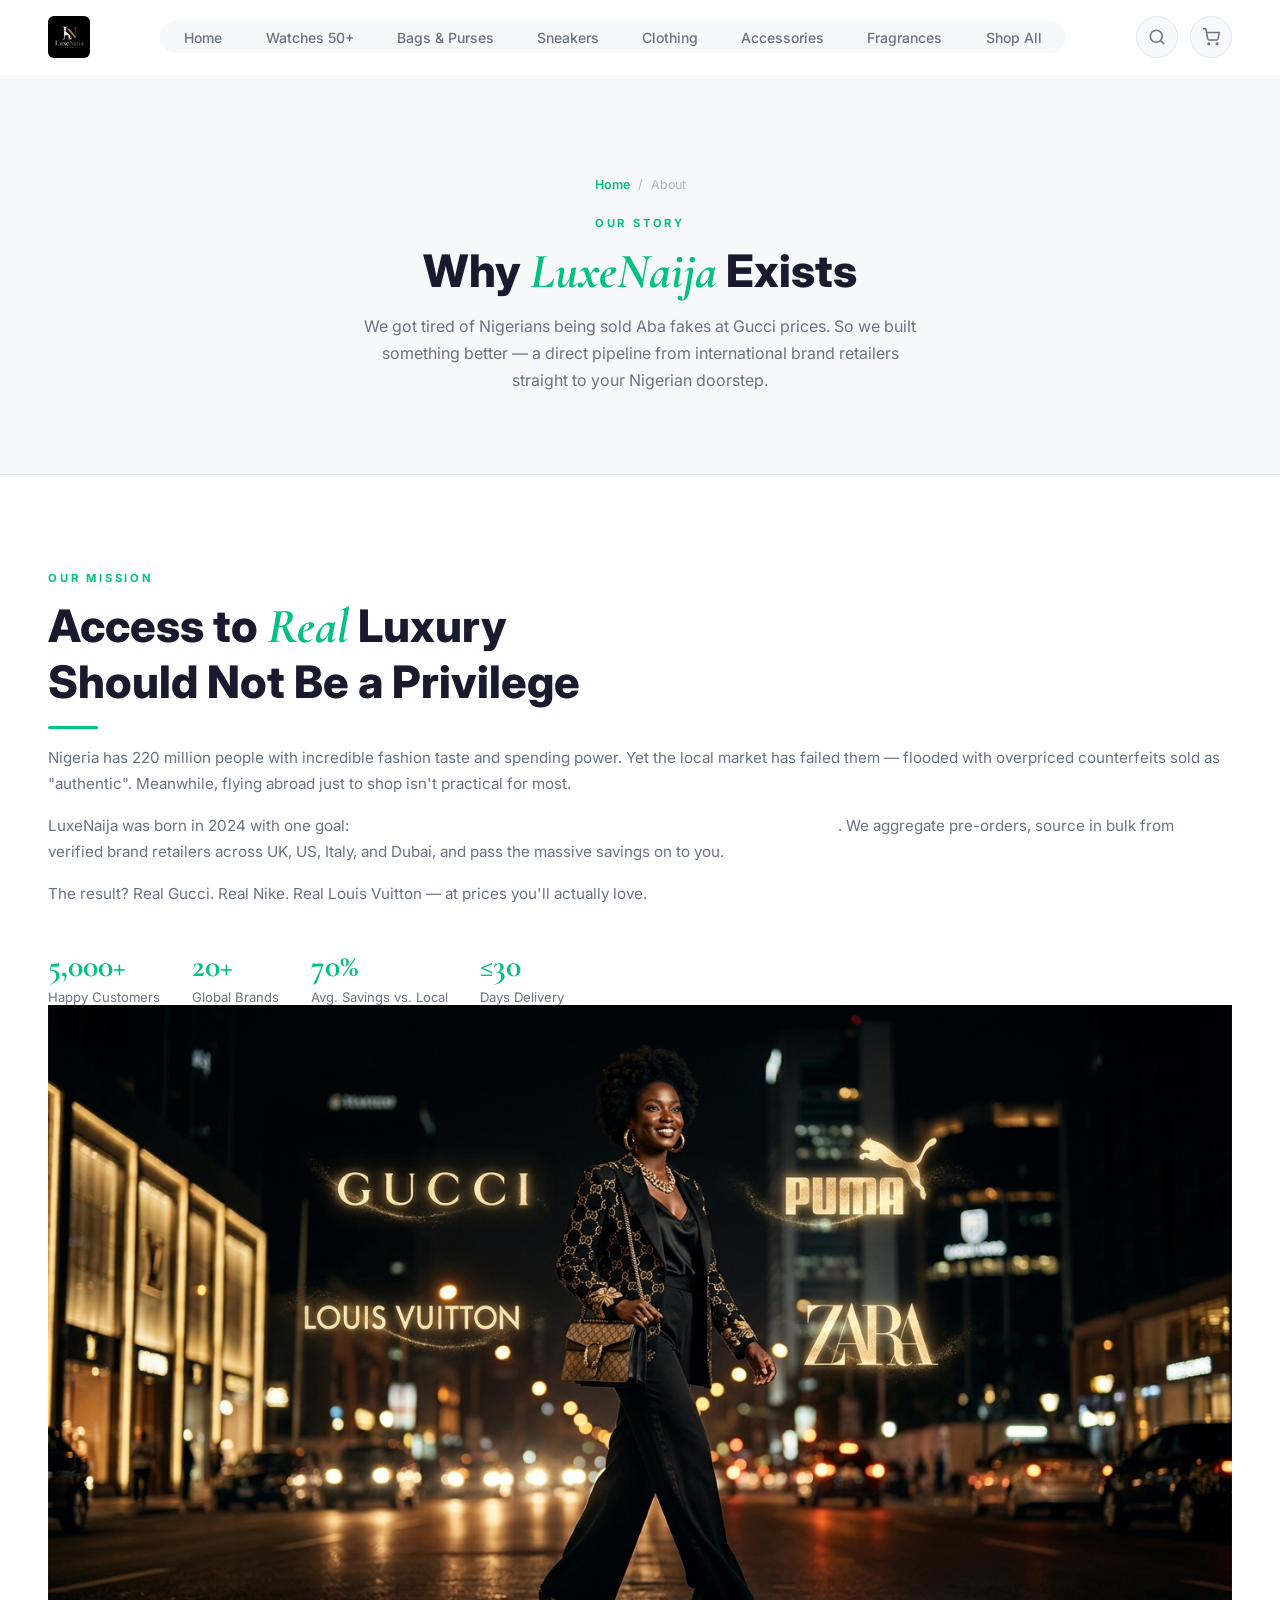
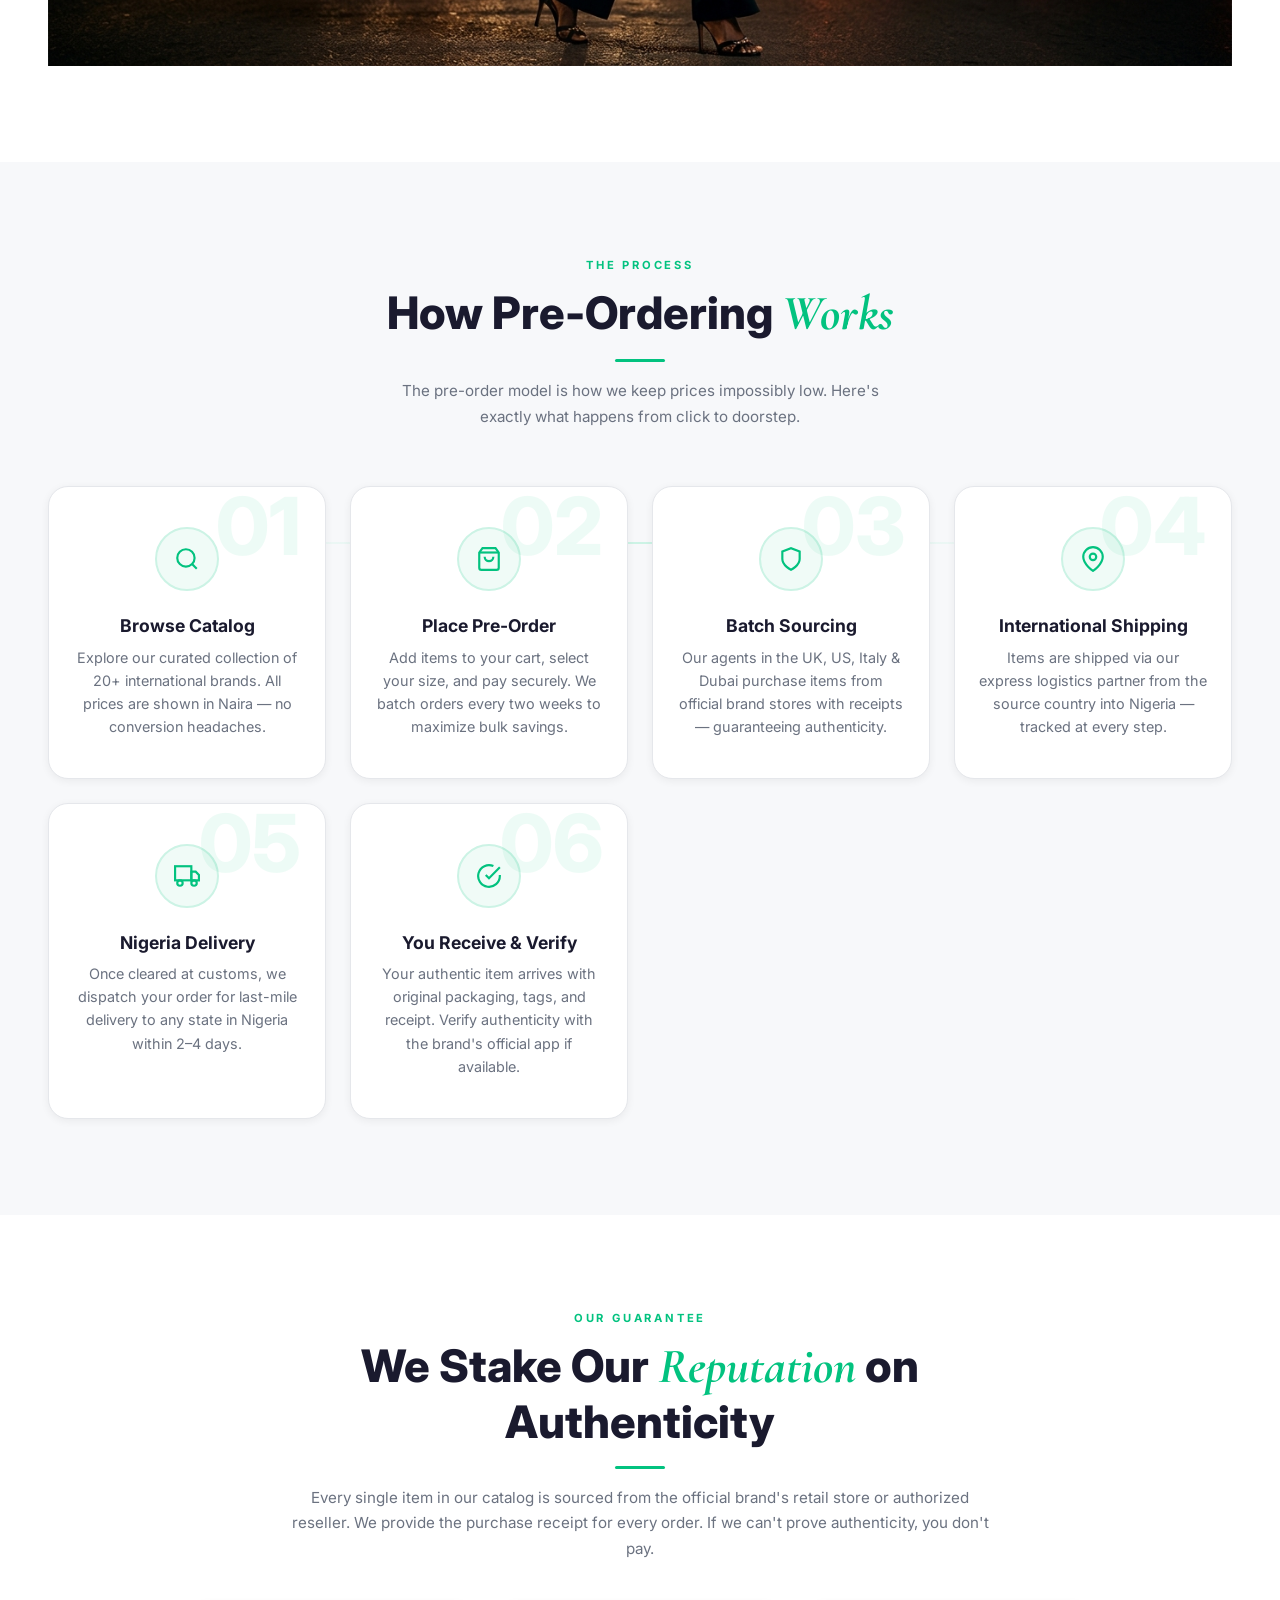
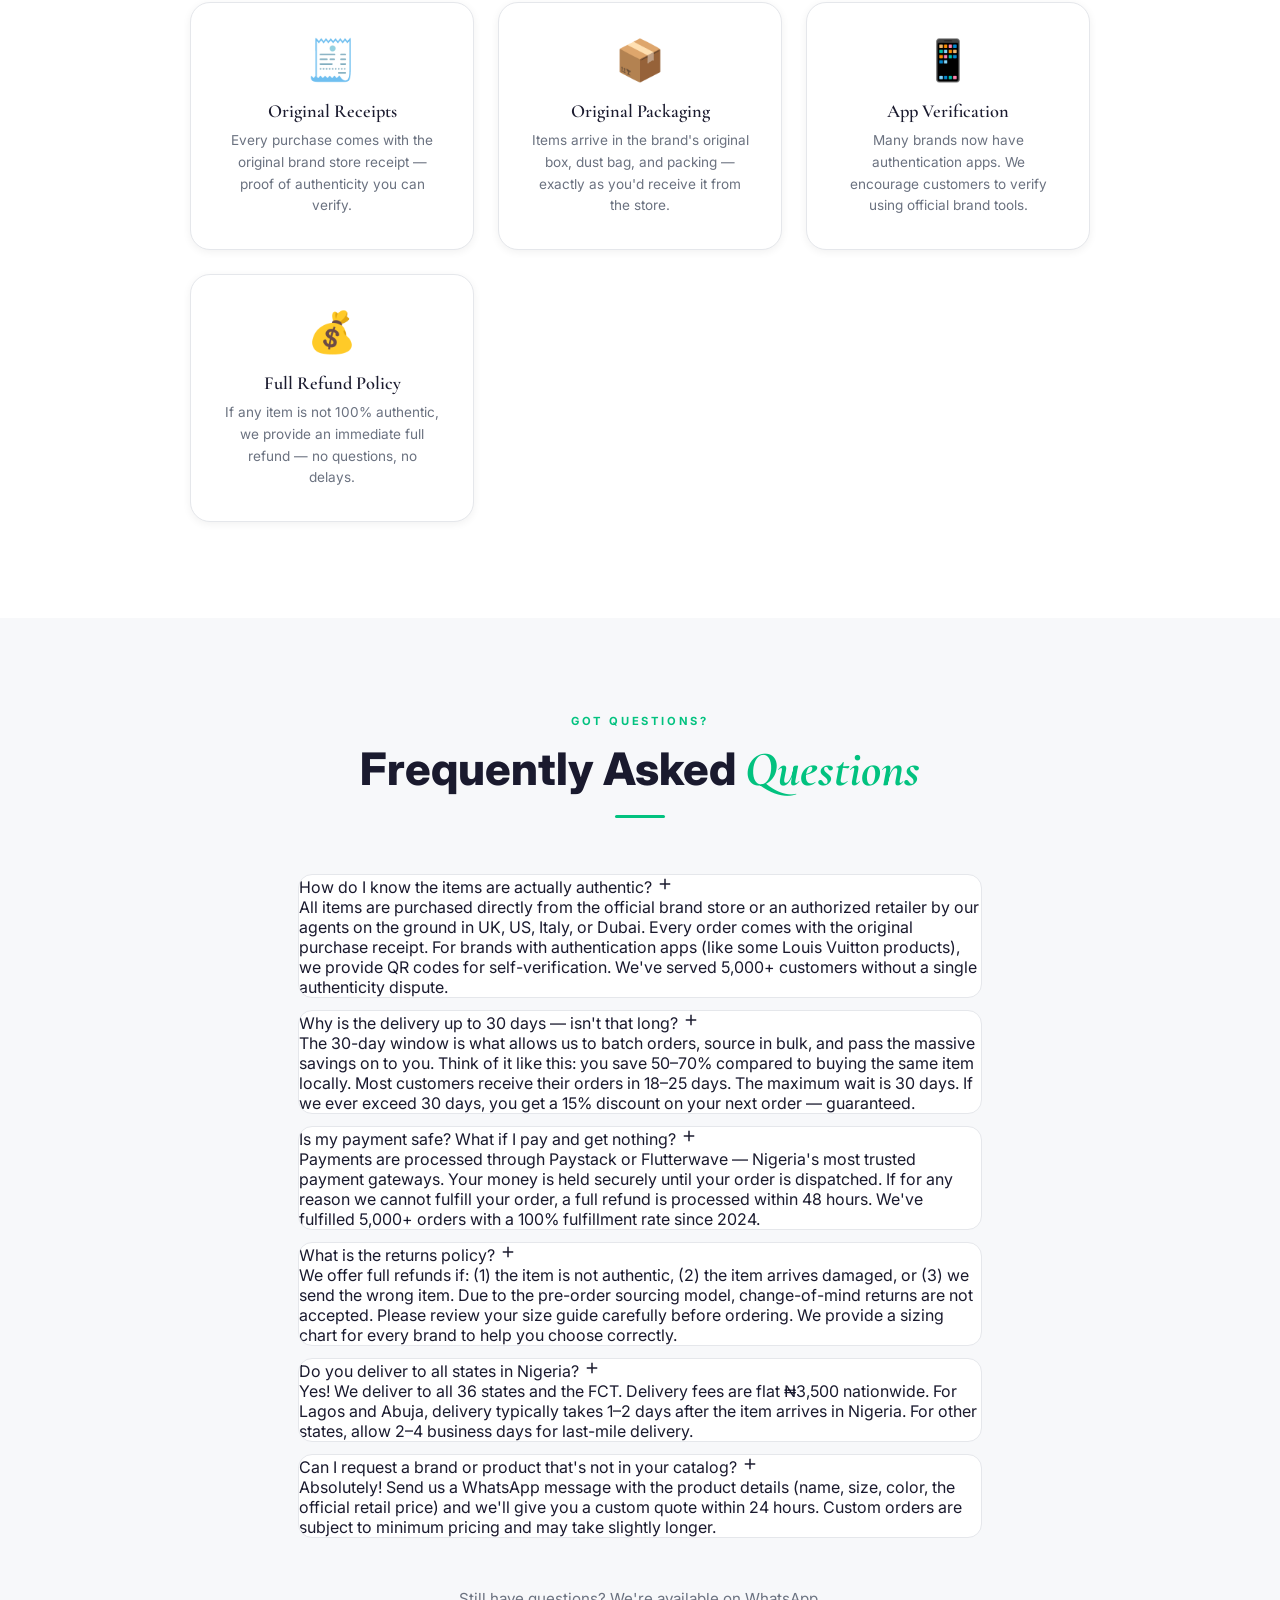
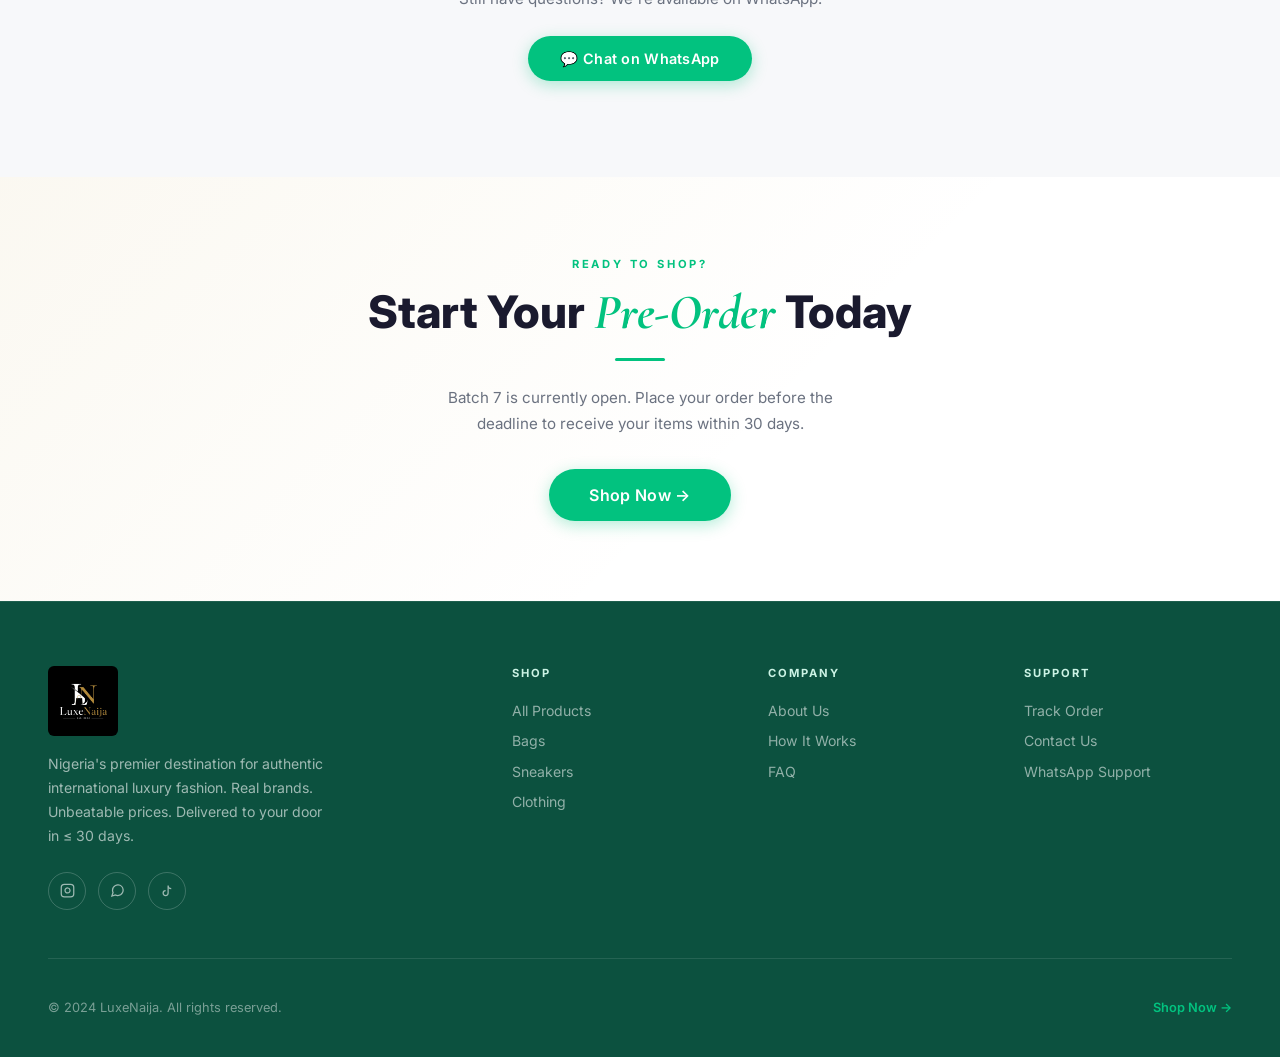
==== commit 991baebc: "feat: complete multi-functional luxury store with 50+ authentic Myntra watches - Download authentic " ====
--- a/about.html
+++ b/about.html
@@ -42,12 +42,15 @@
     <a href="index.html" class="nav-logo">
       <img src="images/logo.jpg" alt="LuxeNaija Logo" class="nav-logo-img">
     </a>
-    <ul class="nav-links">
+        <ul class="nav-links">
       <li><a href="index.html" id="nav-home">Home</a></li>
-      <li><a href="products.html?cat=watches" id="nav-watches">Watches</a></li>
+      <li><a href="products.html?cat=watches" id="nav-watches" class="nav-link-badge">Watches <span>50+</span></a></li>
+      <li><a href="products.html?cat=bags" id="nav-bags">Bags & Purses</a></li>
+      <li><a href="products.html?cat=sneakers" id="nav-sneakers">Sneakers</a></li>
+      <li><a href="products.html?cat=clothing" id="nav-clothing">Clothing</a></li>
+      <li><a href="products.html?cat=accessories" id="nav-accessories">Accessories</a></li>
+      <li><a href="products.html?cat=perfumes" id="nav-perfumes">Fragrances</a></li>
       <li><a href="products.html" id="nav-shop">Shop All</a></li>
-      <li><a href="about.html" class="active" id="nav-about">How It Works</a></li>
-      <li><a href="about.html#faq" id="nav-faq">FAQ</a></li>
     </ul>
     <div class="nav-actions">
       <button class="nav-icon-btn" id="search-trigger-btn" aria-label="Search catalog">
@@ -61,10 +64,18 @@
     </div>
   </div>
 </nav>
-<div class="mobile-menu" id="mobile-menu">
-  <button class="mobile-menu-close" id="mobile-menu-close">✕</button>
-  <a href="index.html">Home</a><a href="products.html?cat=watches">⌚ Men's Watches</a>
-  <a href="products.html">Shop All</a><a href="about.html">How It Works</a><a href="cart.html">🛒 Cart</a>
+<div class="mobile-menu" id="mobile-menu" role="dialog" aria-modal="true">
+  <button class="mobile-menu-close" id="mobile-menu-close" aria-label="Close menu">&#10005;</button>
+  <a href="index.html">🏠 Home</a>
+  <a href="products.html?cat=watches">⌚ Luxury Watches (50+)</a>
+  <a href="products.html?cat=bags">👜 Designer Bags & Purses</a>
+  <a href="products.html?cat=sneakers">👟 Exclusive Sneakers</a>
+  <a href="products.html?cat=clothing">👕 High Fashion & Clothing</a>
+  <a href="products.html?cat=accessories">💍 Jewelry & Designer Belts</a>
+  <a href="products.html?cat=perfumes">✨ Luxury Fragrances</a>
+  <a href="products.html">🛍️ Shop All Products</a>
+  <a href="about.html">ℹ️ How It Works</a>
+  <a href="cart.html">🛒 View Cart</a>
 </div>
 
 <!-- PAGE HERO -->
--- a/css/style.css
+++ b/css/style.css
@@ -1,1597 +1,2251 @@
-/* =============================================
-   LuxeNaija — Fresh White & Green Design System
-   Inspired by Chowdeck's clean Nigerian aesthetic
-   ============================================= */
+﻿/* =============================================
+   LuxeNaija — Fresh White & Green Design System
+   Inspired by Chowdeck's clean Nigerian aesthetic
+   ============================================= */
+
+@import url('https://fonts.googleapis.com/css2?family=Cormorant+Garamond:ital,wght@0,500;0,600;0,700;1,500&family=Inter:wght@300;400;500;600;700;800&display=swap');
+
+/* ── CSS Variables ── */
+:root {
+  --green: #02C27F;
+  --green-dark: #0C513F;
+  --green-light: #CCF3E5;
+  --green-xlight: #F0FBF7;
+  --green-mid: #09A56A;
+  --green-glow: rgba(2, 194, 127, 0.2);
+  --white: #FFFFFF;
+  --off-white: #F7F8FA;
+  --surface-1: #F7F8FA;
+  --surface-2: #FFFFFF;
+  --surface-3: #EFF1F5;
+  --black: #111827;
+  --text: #1A1A2E;
+  --text-muted: #6B7280;
+  --text-light: #9CA3AF;
+  --border: #E5E7EB;
+  --border-hover: #02C27F;
+  --radius-sm: 8px;
+  --radius-md: 14px;
+  --radius-lg: 20px;
+  --radius-xl: 32px;
+  --shadow-sm: 0 2px 8px rgba(0,0,0,0.06);
+  --shadow-card: 0 4px 24px rgba(0,0,0,0.08);
+  --shadow-hover: 0 12px 40px rgba(2,194,127,0.15);
+  --shadow-dark: 0 8px 32px rgba(0,0,0,0.18);
+  --transition: all 0.3s cubic-bezier(0.4,0,0.2,1);
+  --font-display: 'Cormorant Garamond', serif;
+  --font-body: 'Inter', sans-serif;
+}
+
+/* ── Reset ── */
+*, *::before, *::after { box-sizing: border-box; margin: 0; padding: 0; }
+html { scroll-behavior: smooth; font-size: 16px; }
+body {
+  font-family: var(--font-body);
+  background: var(--white);
+  color: var(--text);
+  overflow-x: hidden;
+  -webkit-font-smoothing: antialiased;
+}
+a { color: inherit; text-decoration: none; }
+img { display: block; width: 100%; object-fit: cover; }
+ul { list-style: none; }
+button { cursor: pointer; border: none; background: none; font-family: inherit; }
+input, select, textarea { font-family: inherit; }
+
+/* ── Scrollbar ── */
+::-webkit-scrollbar { width: 5px; }
+::-webkit-scrollbar-track { background: var(--off-white); }
+::-webkit-scrollbar-thumb { background: var(--green-light); border-radius: 99px; }
+
+/* ── Utilities ── */
+.container { width: 100%; max-width: 1280px; margin-inline: auto; padding-inline: clamp(1rem, 4vw, 3rem); }
+.section-label {
+  font-family: var(--font-body);
+  font-size: 0.7rem;
+  font-weight: 700;
+  letter-spacing: 0.25em;
+  text-transform: uppercase;
+  color: var(--green);
+  margin-bottom: 0.75rem;
+}
+.section-title {
+  font-family: var(--font-body);
+  font-size: clamp(1.8rem, 4vw, 2.8rem);
+  font-weight: 800;
+  line-height: 1.2;
+  color: var(--text);
+}
+.section-title em { font-style: italic; color: var(--green); font-family: var(--font-display); font-size: 1.1em; }
+.text-muted { color: var(--text-muted); font-size: 0.95rem; line-height: 1.7; }
+.green-divider {
+  width: 50px; height: 3px;
+  background: var(--green);
+  border-radius: 99px;
+  margin: 1rem 0;
+}
+/* Legacy gold-divider now renders green */
+.gold-divider {
+  width: 50px; height: 3px;
+  background: var(--green);
+  border-radius: 99px;
+  margin: 1rem 0;
+}
+.tag {
+  display: inline-flex; align-items: center; gap: 0.3rem;
+  padding: 0.3rem 0.85rem;
+  background: var(--green-xlight);
+  border: 1px solid var(--green-light);
+  border-radius: 99px;
+  font-size: 0.7rem;
+  font-weight: 700;
+  letter-spacing: 0.06em;
+  color: var(--green-dark);
+  text-transform: uppercase;
+}
+.badge-new {
+  background: var(--green);
+  color: #fff;
+  font-size: 0.6rem;
+  font-weight: 700;
+  padding: 0.2rem 0.6rem;
+  border-radius: 99px;
+  letter-spacing: 0.08em;
+  text-transform: uppercase;
+}
+.badge-hot {
+  background: #ef4444;
+  color: #fff;
+  font-size: 0.6rem;
+  font-weight: 700;
+  padding: 0.2rem 0.6rem;
+  border-radius: 99px;
+  letter-spacing: 0.08em;
+  text-transform: uppercase;
+}
+
+/* ── Buttons ── */
+.btn {
+  display: inline-flex; align-items: center; justify-content: center; gap: 0.5rem;
+  padding: 0.85rem 2rem;
+  border-radius: 99px;
+  font-weight: 600;
+  font-size: 0.9rem;
+  letter-spacing: 0.02em;
+  transition: var(--transition);
+  white-space: nowrap;
+}
+.btn-primary {
+  background: var(--green);
+  color: #fff;
+  box-shadow: 0 4px 16px rgba(2,194,127,0.3);
+}
+.btn-primary:hover {
+  background: var(--green-mid);
+  transform: translateY(-2px);
+  box-shadow: 0 8px 28px rgba(2,194,127,0.4);
+}
+.btn-outline {
+  border: 2px solid var(--green);
+  color: var(--green);
+  background: transparent;
+}
+.btn-outline:hover {
+  background: var(--green-xlight);
+  transform: translateY(-1px);
+}
+.btn-dark {
+  background: var(--green-dark);
+  color: #fff;
+}
+.btn-dark:hover {
+  background: #09422F;
+  transform: translateY(-2px);
+}
+.btn-ghost {
+  color: var(--green);
+  padding: 0.6rem 0;
+  font-weight: 600;
+}
+.btn-ghost:hover { text-decoration: underline; }
+.btn-sm { padding: 0.55rem 1.2rem; font-size: 0.82rem; }
+.btn-lg { padding: 1rem 2.5rem; font-size: 1rem; }
+.btn-full { width: 100%; }
+
+/* ── Clean Card ── */
+.glass-card {
+  background: var(--white);
+  border: 1px solid var(--border);
+  border-radius: var(--radius-lg);
+  box-shadow: var(--shadow-sm);
+  transition: var(--transition);
+}
+.glass-card:hover {
+  border-color: var(--green-light);
+  box-shadow: var(--shadow-hover);
+}
+
+/* ── Navbar ── */
+.navbar {
+  position: fixed; top: 0; left: 0; right: 0; z-index: 1000;
+  padding: 1rem 0;
+  transition: var(--transition);
+  background: var(--white);
+  border-bottom: 1px solid transparent;
+}
+.navbar.scrolled {
+  background: rgba(255,255,255,0.97);
+  backdrop-filter: blur(24px);
+  padding: 0.75rem 0;
+  border-bottom-color: var(--border);
+  box-shadow: var(--shadow-sm);
+}
+.navbar .container {
+  display: flex; align-items: center; justify-content: space-between;
+}
+.nav-logo {
+  display: flex; align-items: center; gap: 0.6rem;
+  text-decoration: none;
+}
+.nav-logo-img {
+  height: 42px;
+  width: auto;
+  object-fit: contain;
+  border-radius: 6px;
+  transition: transform 0.3s ease;
+}
+.nav-logo:hover .nav-logo-img { transform: scale(1.05); }
+.footer-logo-img {
+  height: 70px;
+  width: auto;
+  object-fit: contain;
+  margin-bottom: 1rem;
+  border-radius: 6px;
+}
+
+/* ── Live Search Modal ── */
+.search-modal {
+  position: fixed; inset: 0; z-index: 9999;
+  background: rgba(17,24,39,0.6);
+  backdrop-filter: blur(12px);
+  display: none; align-items: flex-start; justify-content: center;
+  padding: 5rem 1.5rem;
+  opacity: 0; transition: opacity 0.3s ease;
+}
+.search-modal.open { display: flex; opacity: 1; }
+.search-box-container {
+  width: 100%; max-width: 680px;
+  background: var(--white);
+  border: 1px solid var(--border);
+  border-radius: var(--radius-lg);
+  padding: 1.5rem;
+  box-shadow: var(--shadow-dark);
+}
+.search-input-wrap {
+  position: relative; display: flex; align-items: center;
+}
+.search-input-wrap svg {
+  position: absolute; left: 1.25rem; color: var(--green);
+  pointer-events: none;
+}
+.search-input {
+  width: 100%; padding: 1rem 3rem 1rem 3.2rem;
+  background: var(--off-white);
+  border: 1.5px solid var(--border);
+  border-radius: var(--radius-md);
+  color: var(--text); font-size: 1.05rem; outline: none;
+  transition: var(--transition);
+}
+.search-input:focus { border-color: var(--green); background: var(--white); }
+.search-close-btn {
+  position: absolute; right: 1rem; color: var(--text-muted);
+  font-size: 1.2rem; padding: 0.5rem; border-radius: 50%;
+  transition: color 0.2s;
+}
+.search-close-btn:hover { color: var(--text); }
+.search-results-grid {
+  margin-top: 1.25rem; max-height: 380px; overflow-y: auto;
+  display: flex; flex-direction: column; gap: 0.5rem;
+}
+.search-result-item {
+  display: flex; align-items: center; gap: 1rem;
+  padding: 0.75rem 1rem; background: var(--off-white);
+  border-radius: var(--radius-sm); border: 1px solid transparent;
+  transition: var(--transition); cursor: pointer;
+}
+.search-result-item:hover {
+  border-color: var(--green-light); background: var(--green-xlight);
+}
+.search-result-img {
+  width: 50px; height: 50px; border-radius: var(--radius-sm);
+  overflow: hidden; flex-shrink: 0;
+}
+.search-result-img img { width: 100%; height: 100%; object-fit: cover; }
+
+/* ── Nav Links ── */
+.nav-links {
+  display: flex; align-items: center; gap: 0.5rem;
+  background: var(--off-white);
+  border-radius: 99px;
+  padding: 0.4rem;
+}
+.nav-links a {
+  font-size: 0.875rem;
+  font-weight: 500;
+  color: var(--text-muted);
+  padding: 0.5rem 1.1rem;
+  border-radius: 99px;
+  transition: var(--transition);
+}
+.nav-links a:hover { color: var(--text); background: var(--white); }
+.nav-links a.active { color: var(--green-dark); background: var(--white); font-weight: 600; }
+.nav-actions {
+  display: flex; align-items: center; gap: 0.75rem;
+}
+.nav-icon-btn {
+  position: relative;
+  width: 42px; height: 42px;
+  display: flex; align-items: center; justify-content: center;
+  border-radius: 50%;
+  background: var(--off-white);
+  border: 1.5px solid var(--border);
+  color: var(--text-muted);
+  transition: var(--transition);
+}
+.nav-icon-btn:hover { border-color: var(--green); color: var(--green); background: var(--green-xlight); }
+.nav-icon-btn .cart-count {
+  position: absolute; top: -4px; right: -4px;
+  width: 18px; height: 18px;
+  background: var(--green);
+  color: #fff;
+  border-radius: 50%;
+  font-size: 0.65rem;
+  font-weight: 700;
+  display: flex; align-items: center; justify-content: center;
+}
+.hamburger {
+  display: none; flex-direction: column; gap: 5px;
+  width: 40px; height: 40px;
+  align-items: center; justify-content: center;
+  border-radius: 50%;
+  background: var(--off-white);
+}
+.hamburger span {
+  display: block; width: 20px; height: 2px;
+  background: var(--text); border-radius: 99px;
+  transition: var(--transition);
+}
 
-@import url('https://fonts.googleapis.com/css2?family=Cormorant+Garamond:ital,wght@0,500;0,600;0,700;1,500&family=Inter:wght@300;400;500;600;700;800&display=swap');
-
-/* ── CSS Variables ── */
-:root {
-  --green: #02C27F;
-  --green-dark: #0C513F;
-  --green-light: #CCF3E5;
-  --green-xlight: #F0FBF7;
-  --green-mid: #09A56A;
-  --green-glow: rgba(2, 194, 127, 0.2);
-  --white: #FFFFFF;
-  --off-white: #F7F8FA;
-  --surface-1: #F7F8FA;
-  --surface-2: #FFFFFF;
-  --surface-3: #EFF1F5;
-  --black: #111827;
-  --text: #1A1A2E;
-  --text-muted: #6B7280;
-  --text-light: #9CA3AF;
-  --border: #E5E7EB;
-  --border-hover: #02C27F;
-  --radius-sm: 8px;
-  --radius-md: 14px;
-  --radius-lg: 20px;
-  --radius-xl: 32px;
-  --shadow-sm: 0 2px 8px rgba(0,0,0,0.06);
-  --shadow-card: 0 4px 24px rgba(0,0,0,0.08);
-  --shadow-hover: 0 12px 40px rgba(2,194,127,0.15);
-  --shadow-dark: 0 8px 32px rgba(0,0,0,0.18);
-  --transition: all 0.3s cubic-bezier(0.4,0,0.2,1);
-  --font-display: 'Cormorant Garamond', serif;
-  --font-body: 'Inter', sans-serif;
+/* Hamburger active (X) state */
+.hamburger.active span:nth-child(1) {
+  transform: translateY(9px) rotate(45deg);
 }
-
-/* ── Reset ── */
-*, *::before, *::after { box-sizing: border-box; margin: 0; padding: 0; }
-html { scroll-behavior: smooth; font-size: 16px; }
-body {
-  font-family: var(--font-body);
-  background: var(--white);
-  color: var(--text);
-  overflow-x: hidden;
-  -webkit-font-smoothing: antialiased;
+.hamburger.active span:nth-child(2) {
+  opacity: 0;
+  transform: scaleX(0);
 }
-a { color: inherit; text-decoration: none; }
-img { display: block; width: 100%; object-fit: cover; }
-ul { list-style: none; }
-button { cursor: pointer; border: none; background: none; font-family: inherit; }
-input, select, textarea { font-family: inherit; }
-
-/* ── Scrollbar ── */
-::-webkit-scrollbar { width: 5px; }
-::-webkit-scrollbar-track { background: var(--off-white); }
-::-webkit-scrollbar-thumb { background: var(--green-light); border-radius: 99px; }
-
-/* ── Utilities ── */
-.container { width: 100%; max-width: 1280px; margin-inline: auto; padding-inline: clamp(1rem, 4vw, 3rem); }
-.section-label {
-  font-family: var(--font-body);
-  font-size: 0.7rem;
-  font-weight: 700;
-  letter-spacing: 0.25em;
-  text-transform: uppercase;
-  color: var(--green);
-  margin-bottom: 0.75rem;
-}
-.section-title {
-  font-family: var(--font-body);
-  font-size: clamp(1.8rem, 4vw, 2.8rem);
-  font-weight: 800;
-  line-height: 1.2;
-  color: var(--text);
-}
-.section-title em { font-style: italic; color: var(--green); font-family: var(--font-display); font-size: 1.1em; }
-.text-muted { color: var(--text-muted); font-size: 0.95rem; line-height: 1.7; }
-.green-divider {
-  width: 50px; height: 3px;
-  background: var(--green);
-  border-radius: 99px;
-  margin: 1rem 0;
-}
-/* Legacy gold-divider now renders green */
-.gold-divider {
-  width: 50px; height: 3px;
-  background: var(--green);
-  border-radius: 99px;
-  margin: 1rem 0;
-}
-.tag {
-  display: inline-flex; align-items: center; gap: 0.3rem;
-  padding: 0.3rem 0.85rem;
-  background: var(--green-xlight);
-  border: 1px solid var(--green-light);
-  border-radius: 99px;
-  font-size: 0.7rem;
-  font-weight: 700;
-  letter-spacing: 0.06em;
-  color: var(--green-dark);
-  text-transform: uppercase;
-}
-.badge-new {
-  background: var(--green);
-  color: #fff;
-  font-size: 0.6rem;
-  font-weight: 700;
-  padding: 0.2rem 0.6rem;
-  border-radius: 99px;
-  letter-spacing: 0.08em;
-  text-transform: uppercase;
-}
-.badge-hot {
-  background: #ef4444;
-  color: #fff;
-  font-size: 0.6rem;
-  font-weight: 700;
-  padding: 0.2rem 0.6rem;
-  border-radius: 99px;
-  letter-spacing: 0.08em;
-  text-transform: uppercase;
-}
-
-/* ── Buttons ── */
-.btn {
-  display: inline-flex; align-items: center; justify-content: center; gap: 0.5rem;
-  padding: 0.85rem 2rem;
-  border-radius: 99px;
-  font-weight: 600;
-  font-size: 0.9rem;
-  letter-spacing: 0.02em;
-  transition: var(--transition);
-  white-space: nowrap;
-}
-.btn-primary {
-  background: var(--green);
-  color: #fff;
-  box-shadow: 0 4px 16px rgba(2,194,127,0.3);
-}
-.btn-primary:hover {
-  background: var(--green-mid);
-  transform: translateY(-2px);
-  box-shadow: 0 8px 28px rgba(2,194,127,0.4);
-}
-.btn-outline {
-  border: 2px solid var(--green);
-  color: var(--green);
-  background: transparent;
-}
-.btn-outline:hover {
-  background: var(--green-xlight);
-  transform: translateY(-1px);
-}
-.btn-dark {
-  background: var(--green-dark);
-  color: #fff;
-}
-.btn-dark:hover {
-  background: #09422F;
-  transform: translateY(-2px);
-}
-.btn-ghost {
-  color: var(--green);
-  padding: 0.6rem 0;
-  font-weight: 600;
-}
-.btn-ghost:hover { text-decoration: underline; }
-.btn-sm { padding: 0.55rem 1.2rem; font-size: 0.82rem; }
-.btn-lg { padding: 1rem 2.5rem; font-size: 1rem; }
-.btn-full { width: 100%; }
-
-/* ── Clean Card ── */
-.glass-card {
-  background: var(--white);
-  border: 1px solid var(--border);
-  border-radius: var(--radius-lg);
-  box-shadow: var(--shadow-sm);
-  transition: var(--transition);
-}
-.glass-card:hover {
-  border-color: var(--green-light);
-  box-shadow: var(--shadow-hover);
-}
-
-/* ── Navbar ── */
-.navbar {
-  position: fixed; top: 0; left: 0; right: 0; z-index: 1000;
-  padding: 1rem 0;
-  transition: var(--transition);
-  background: var(--white);
-  border-bottom: 1px solid transparent;
-}
-.navbar.scrolled {
-  background: rgba(255,255,255,0.97);
-  backdrop-filter: blur(24px);
-  padding: 0.75rem 0;
-  border-bottom-color: var(--border);
-  box-shadow: var(--shadow-sm);
-}
-.navbar .container {
-  display: flex; align-items: center; justify-content: space-between;
-}
-.nav-logo {
-  display: flex; align-items: center; gap: 0.6rem;
-  text-decoration: none;
-}
-.nav-logo-img {
-  height: 42px;
-  width: auto;
-  object-fit: contain;
-  border-radius: 6px;
-  transition: transform 0.3s ease;
-}
-.nav-logo:hover .nav-logo-img { transform: scale(1.05); }
-.footer-logo-img {
-  height: 70px;
-  width: auto;
-  object-fit: contain;
-  margin-bottom: 1rem;
-  border-radius: 6px;
-}
-
-/* ── Live Search Modal ── */
-.search-modal {
-  position: fixed; inset: 0; z-index: 9999;
-  background: rgba(17,24,39,0.6);
-  backdrop-filter: blur(12px);
-  display: none; align-items: flex-start; justify-content: center;
-  padding: 5rem 1.5rem;
-  opacity: 0; transition: opacity 0.3s ease;
-}
-.search-modal.open { display: flex; opacity: 1; }
-.search-box-container {
-  width: 100%; max-width: 680px;
-  background: var(--white);
-  border: 1px solid var(--border);
-  border-radius: var(--radius-lg);
-  padding: 1.5rem;
-  box-shadow: var(--shadow-dark);
-}
-.search-input-wrap {
-  position: relative; display: flex; align-items: center;
-}
-.search-input-wrap svg {
-  position: absolute; left: 1.25rem; color: var(--green);
-  pointer-events: none;
-}
-.search-input {
-  width: 100%; padding: 1rem 3rem 1rem 3.2rem;
-  background: var(--off-white);
-  border: 1.5px solid var(--border);
-  border-radius: var(--radius-md);
-  color: var(--text); font-size: 1.05rem; outline: none;
-  transition: var(--transition);
-}
-.search-input:focus { border-color: var(--green); background: var(--white); }
-.search-close-btn {
-  position: absolute; right: 1rem; color: var(--text-muted);
-  font-size: 1.2rem; padding: 0.5rem; border-radius: 50%;
-  transition: color 0.2s;
-}
-.search-close-btn:hover { color: var(--text); }
-.search-results-grid {
-  margin-top: 1.25rem; max-height: 380px; overflow-y: auto;
-  display: flex; flex-direction: column; gap: 0.5rem;
-}
-.search-result-item {
-  display: flex; align-items: center; gap: 1rem;
-  padding: 0.75rem 1rem; background: var(--off-white);
-  border-radius: var(--radius-sm); border: 1px solid transparent;
-  transition: var(--transition); cursor: pointer;
-}
-.search-result-item:hover {
-  border-color: var(--green-light); background: var(--green-xlight);
-}
-.search-result-img {
-  width: 50px; height: 50px; border-radius: var(--radius-sm);
-  overflow: hidden; flex-shrink: 0;
-}
-.search-result-img img { width: 100%; height: 100%; object-fit: cover; }
-
-/* ── Nav Links ── */
-.nav-links {
-  display: flex; align-items: center; gap: 0.5rem;
-  background: var(--off-white);
-  border-radius: 99px;
-  padding: 0.4rem;
-}
-.nav-links a {
-  font-size: 0.875rem;
-  font-weight: 500;
-  color: var(--text-muted);
-  padding: 0.5rem 1.1rem;
-  border-radius: 99px;
-  transition: var(--transition);
-}
-.nav-links a:hover { color: var(--text); background: var(--white); }
-.nav-links a.active { color: var(--green-dark); background: var(--white); font-weight: 600; }
-.nav-actions {
-  display: flex; align-items: center; gap: 0.75rem;
-}
-.nav-icon-btn {
-  position: relative;
-  width: 42px; height: 42px;
-  display: flex; align-items: center; justify-content: center;
-  border-radius: 50%;
-  background: var(--off-white);
-  border: 1.5px solid var(--border);
-  color: var(--text-muted);
-  transition: var(--transition);
-}
-.nav-icon-btn:hover { border-color: var(--green); color: var(--green); background: var(--green-xlight); }
-.nav-icon-btn .cart-count {
-  position: absolute; top: -4px; right: -4px;
-  width: 18px; height: 18px;
-  background: var(--green);
-  color: #fff;
-  border-radius: 50%;
-  font-size: 0.65rem;
-  font-weight: 700;
-  display: flex; align-items: center; justify-content: center;
-}
-.hamburger {
-  display: none; flex-direction: column; gap: 5px;
-  width: 40px; height: 40px;
-  align-items: center; justify-content: center;
-  border-radius: 50%;
-  background: var(--off-white);
+.hamburger.active span:nth-child(3) {
+  transform: translateY(-9px) rotate(-45deg);
 }
 .hamburger span {
-  display: block; width: 20px; height: 2px;
-  background: var(--text); border-radius: 99px;
-  transition: var(--transition);
+  transition: transform 0.25s ease, opacity 0.2s ease;
 }
-
-/* ── Mobile Menu ── */
-.mobile-menu {
-  display: none;
-  position: fixed; top: 0; left: 0; right: 0; bottom: 0; z-index: 999;
-  background: var(--green-dark);
-  padding: 5.5rem 2rem 2rem;
-  flex-direction: column; gap: 0.5rem;
-}
-.mobile-menu.open { display: flex; }
-.mobile-menu a {
-  font-family: var(--font-body);
-  font-size: 1.5rem;
-  font-weight: 700;
-  color: rgba(255,255,255,0.75);
-  padding: 1rem 1.25rem;
-  border-radius: var(--radius-md);
-  transition: var(--transition);
-}
-.mobile-menu a:hover { color: #fff; background: rgba(255,255,255,0.1); }
-.mobile-menu-close {
-  position: absolute; top: 1.5rem; right: 1.5rem;
-  width: 44px; height: 44px;
-  display: flex; align-items: center; justify-content: center;
-  border-radius: 50%;
-  border: 1.5px solid rgba(255,255,255,0.25);
-  color: #fff;
-  font-size: 1.1rem;
-}
-
-/* ── Hero Section ── */
-.hero {
-  position: relative;
-  min-height: 100vh;
-  display: flex; align-items: center;
-  overflow: hidden;
-  background: var(--off-white);
-}
-.hero-bg {
-  position: absolute; inset: 0;
-  background: var(--off-white);
-}
-.hero-bg img {
-  width: 100%; height: 100%;
-  object-fit: cover;
-  opacity: 0.15;
-}
-.hero-bg::after {
-  content: '';
-  position: absolute; inset: 0;
-  background: linear-gradient(
-    135deg,
-    rgba(247,248,250,0.96) 0%,
-    rgba(247,248,250,0.7) 60%,
-    rgba(204,243,229,0.4) 100%
-  );
-}
-.hero-content {
-  position: relative; z-index: 2;
-  max-width: 700px;
-  padding-top: 6rem;
-}
-.hero-eyebrow {
-  display: inline-flex; align-items: center; gap: 0.75rem;
-  margin-bottom: 1.5rem;
-  background: var(--green-xlight);
-  border: 1px solid var(--green-light);
-  border-radius: 99px;
-  padding: 0.4rem 1rem;
-}
-.hero-eyebrow .dot {
-  width: 6px; height: 6px;
-  background: var(--green);
-  border-radius: 50%;
-  animation: pulse 2s infinite;
-}
-@keyframes pulse {
-  0%, 100% { opacity: 1; transform: scale(1); }
-  50% { opacity: 0.5; transform: scale(0.8); }
-}
-.hero-eyebrow span {
-  font-size: 0.72rem;
-  font-weight: 700;
-  letter-spacing: 0.18em;
-  text-transform: uppercase;
-  color: var(--green-dark);
-}
-.hero h1 {
-  font-family: var(--font-body);
-  font-size: clamp(2.4rem, 6vw, 4.5rem);
-  font-weight: 800;
-  line-height: 1.1;
-  margin-bottom: 1.5rem;
-  color: var(--text);
-}
-.hero h1 .line-gold { color: var(--green); font-style: normal; }
-.hero-desc {
-  font-size: 1.05rem;
-  color: var(--text-muted);
-  line-height: 1.75;
-  max-width: 500px;
-  margin-bottom: 2.5rem;
-}
-.hero-actions {
-  display: flex; align-items: center; gap: 1rem;
-  flex-wrap: wrap;
-}
-.hero-stats {
-  display: flex; gap: 2.5rem;
-  margin-top: 3.5rem;
-  padding-top: 2rem;
-  border-top: 1.5px solid var(--border);
-  flex-wrap: wrap;
-}
-.hero-stat-value {
-  font-family: var(--font-body);
-  font-size: 2rem;
-  font-weight: 800;
-  color: var(--green-dark);
-  line-height: 1;
-}
-.hero-stat-label {
-  font-size: 0.78rem;
-  color: var(--text-muted);
-  margin-top: 0.3rem;
-  font-weight: 500;
-}
-.hero-scroll {
-  position: absolute; bottom: 2.5rem; left: 50%; transform: translateX(-50%);
-  display: flex; flex-direction: column; align-items: center; gap: 0.5rem;
-  color: var(--text-light); font-size: 0.7rem; letter-spacing: 0.15em; text-transform: uppercase;
-  animation: bounce 2s infinite;
-  z-index: 2;
-}
-.hero-scroll .scroll-line {
-  width: 1.5px; height: 36px;
-  background: linear-gradient(to bottom, var(--green), transparent);
-}
-@keyframes bounce {
-  0%, 100% { transform: translateX(-50%) translateY(0); }
-  50% { transform: translateX(-50%) translateY(6px); }
-}
-
-/* ── Trust Bar ── */
-.trust-bar {
-  background: var(--green-dark);
-  padding: 1.1rem 0;
-}
-.trust-bar .container {
-  display: flex; align-items: center; justify-content: center;
-  gap: clamp(1.5rem, 4vw, 4rem);
-  flex-wrap: wrap;
-}
-.trust-item {
-  display: flex; align-items: center; gap: 0.6rem;
-  font-size: 0.8rem;
-  font-weight: 600;
-  letter-spacing: 0.04em;
-  color: rgba(255,255,255,0.8);
-  text-transform: uppercase;
-}
-.trust-item svg { color: var(--green-light); flex-shrink: 0; }
-.trust-sep {
-  width: 4px; height: 4px;
-  background: rgba(255,255,255,0.3);
-  border-radius: 50%;
-}
-
-/* ── Brands Marquee ── */
-.brands-section {
-  padding: 5rem 0;
-  overflow: hidden;
-  background: var(--off-white);
-}
-.brands-section .section-header {
-  text-align: center;
-  margin-bottom: 3.5rem;
-}
-.marquee-wrapper {
-  position: relative;
-  overflow: hidden;
-  mask-image: linear-gradient(90deg, transparent, black 12%, black 88%, transparent);
-  -webkit-mask-image: linear-gradient(90deg, transparent, black 12%, black 88%, transparent);
-}
-.marquee-track {
-  display: flex; align-items: center; gap: 1.5rem;
-  width: max-content;
-  animation: marquee 28s linear infinite;
-}
-.marquee-track:hover { animation-play-state: paused; }
-@keyframes marquee {
-  0% { transform: translateX(0); }
-  100% { transform: translateX(-50%); }
-}
-.brand-chip {
-  display: flex; align-items: center; justify-content: center;
-  padding: 0.75rem 1.75rem;
-  background: var(--white);
-  border: 1.5px solid var(--border);
-  border-radius: 99px;
-  white-space: nowrap;
-  font-family: var(--font-body);
-  font-size: 0.9rem;
-  font-weight: 700;
-  letter-spacing: 0.08em;
-  color: var(--text-muted);
-  text-transform: uppercase;
-  transition: var(--transition);
-  min-width: 120px;
-}
-.brand-chip:hover {
-  border-color: var(--green);
-  color: var(--green-dark);
-  background: var(--green-xlight);
-}
-
-/* ── Section Spacing ── */
-.section { padding: 6rem 0; }
-.section-header { margin-bottom: 3.5rem; }
-.section-header.centered { text-align: center; }
-.section-header.centered .gold-divider,
-.section-header.centered .green-divider { margin-inline: auto; }
-
-/* ── Product Card ── */
-.product-card {
-  background: var(--white);
-  border: 1.5px solid var(--border);
-  border-radius: var(--radius-lg);
-  overflow: hidden;
-  transition: var(--transition);
-  cursor: pointer;
-  position: relative;
-  box-shadow: var(--shadow-sm);
-}
-.product-card:hover {
-  transform: translateY(-5px);
-  border-color: var(--green-light);
-  box-shadow: var(--shadow-hover);
-}
-.product-img-wrap {
-  position: relative;
-  aspect-ratio: 1;
-  overflow: hidden;
-  background: var(--off-white);
-}
-.product-img-wrap img {
-  width: 100%; height: 100%;
-  object-fit: cover;
-  transition: transform 0.5s cubic-bezier(0.4,0,0.2,1);
-}
-.product-card:hover .product-img-wrap img { transform: scale(1.06); }
-.product-badges {
-  position: absolute; top: 0.85rem; left: 0.85rem;
-  display: flex; gap: 0.4rem; flex-direction: column;
-}
-.product-actions {
-  position: absolute; top: 0.85rem; right: 0.85rem;
-  display: flex; flex-direction: column; gap: 0.5rem;
-  opacity: 0; transform: translateX(10px);
-  transition: var(--transition);
-}
-.product-card:hover .product-actions { opacity: 1; transform: translateX(0); }
-.product-action-btn {
-  width: 38px; height: 38px;
-  background: rgba(255,255,255,0.95);
-  border: 1.5px solid var(--border);
-  border-radius: 50%;
-  display: flex; align-items: center; justify-content: center;
-  color: var(--text-muted);
-  transition: var(--transition);
-  box-shadow: var(--shadow-sm);
-}
-.product-action-btn:hover { border-color: var(--green); color: var(--green); }
-.product-delivery {
-  position: absolute; bottom: 0.85rem; left: 0.85rem;
-  display: flex; align-items: center; gap: 0.4rem;
-  background: rgba(255,255,255,0.96);
-  border: 1px solid var(--green-light);
-  border-radius: 99px;
-  padding: 0.25rem 0.75rem;
-  font-size: 0.7rem;
-  font-weight: 700;
-  color: var(--green-dark);
-  backdrop-filter: blur(8px);
-}
-.product-info {
-  padding: 1.1rem 1.25rem 1.4rem;
-}
-.product-brand {
-  font-size: 0.68rem;
-  font-weight: 800;
-  letter-spacing: 0.2em;
-  text-transform: uppercase;
-  color: var(--green);
-  margin-bottom: 0.35rem;
-}
-.product-name {
-  font-family: var(--font-display);
-  font-size: 1.1rem;
-  font-weight: 600;
-  color: var(--text);
-  margin-bottom: 0.75rem;
-  line-height: 1.3;
-}
-.product-price-row {
-  display: flex; align-items: flex-end; justify-content: space-between;
-  flex-wrap: wrap; gap: 0.5rem;
-}
-.product-price {
-  font-family: var(--font-body);
-  font-size: 1.25rem;
-  font-weight: 800;
-  color: var(--green-dark);
-  line-height: 1;
-}
-.product-price-orig {
-  font-size: 0.8rem;
-  color: var(--text-light);
-  text-decoration: line-through;
-  margin-left: 0.4rem;
-}
-.product-savings {
-  font-size: 0.7rem;
-  font-weight: 700;
-  color: var(--green);
-  background: var(--green-xlight);
-  border-radius: 99px;
-  padding: 0.15rem 0.5rem;
-}
-
-/* ── Products Grid ── */
-.products-grid {
-  display: grid;
-  grid-template-columns: repeat(auto-fill, minmax(270px, 1fr));
-  gap: 1.5rem;
-}
-
-/* ── How It Works ── */
-.how-it-works { background: var(--off-white); }
-.steps-grid {
-  display: grid;
-  grid-template-columns: repeat(auto-fit, minmax(220px, 1fr));
-  gap: 1.5rem;
-  position: relative;
-}
-.steps-grid::before {
-  content: '';
-  position: absolute;
-  top: 3.5rem; left: 14%; right: 14%;
-  height: 2px;
-  background: linear-gradient(90deg, transparent, var(--green-light), transparent);
-  display: none;
-}
-@media (min-width: 900px) { .steps-grid::before { display: block; } }
-.step-card {
-  text-align: center;
-  padding: 2.5rem 1.5rem;
-  background: var(--white);
-  border: 1.5px solid var(--border);
-  border-radius: var(--radius-lg);
-  transition: var(--transition);
-  position: relative;
-  box-shadow: var(--shadow-sm);
-}
-.step-card:hover {
-  border-color: var(--green-light);
-  transform: translateY(-4px);
-  box-shadow: var(--shadow-hover);
-}
-.step-number {
-  position: absolute; top: -1px; right: 1.5rem;
-  font-family: var(--font-body);
-  font-size: 5rem;
-  font-weight: 800;
-  color: rgba(2,194,127,0.07);
-  line-height: 1;
-  pointer-events: none;
-}
-.step-icon {
-  width: 64px; height: 64px;
-  background: var(--green-xlight);
-  border: 2px solid var(--green-light);
-  border-radius: 50%;
-  display: flex; align-items: center; justify-content: center;
-  margin: 0 auto 1.5rem;
-  color: var(--green);
-  font-size: 1.5rem;
-}
-.step-title {
-  font-family: var(--font-body);
-  font-size: 1.1rem;
-  font-weight: 700;
-  color: var(--text);
-  margin-bottom: 0.6rem;
-}
-.step-desc { color: var(--text-muted); font-size: 0.9rem; line-height: 1.6; }
-
-/* ── Comparison Section ── */
-.comparison-section { padding: 6rem 0; background: var(--white); }
-.comparison-grid {
-  display: grid;
-  grid-template-columns: 1fr auto 1fr;
-  gap: 2rem;
-  align-items: center;
-}
-@media (max-width: 768px) { .comparison-grid { grid-template-columns: 1fr; } }
-.compare-card {
-  padding: 2rem;
-  border-radius: var(--radius-lg);
-  border: 1.5px solid var(--border);
-}
-.compare-card.luxe {
-  background: var(--green-xlight);
-  border-color: var(--green-light);
-}
-.compare-card.aba {
-  background: var(--off-white);
-  opacity: 0.85;
-}
-.compare-title {
-  font-family: var(--font-body);
-  font-size: 1.2rem;
-  font-weight: 800;
-  margin-bottom: 1.5rem;
-  padding-bottom: 1rem;
-  border-bottom: 1.5px solid var(--border);
-  color: var(--text);
-}
-.compare-item {
-  display: flex; align-items: center; gap: 0.75rem;
-  padding: 0.6rem 0;
-  font-size: 0.9rem;
-  color: var(--text-muted);
-  border-bottom: 1px solid var(--border);
-}
-.compare-item .ci-icon { font-size: 1rem; flex-shrink: 0; }
-.compare-card.luxe .ci-icon { color: var(--green); }
-.compare-card.aba .ci-icon { color: #ef4444; }
-.compare-vs {
-  display: flex; align-items: center; justify-content: center;
-  width: 48px; height: 48px;
-  border-radius: 50%;
-  background: var(--green);
-  color: #fff;
-  font-weight: 800;
-  font-size: 0.85rem;
-  flex-shrink: 0;
-  margin: auto;
-  box-shadow: 0 4px 16px rgba(2,194,127,0.3);
-}
-
-/* ── Testimonials ── */
-.testimonials { background: var(--off-white); padding: 6rem 0; }
-.testimonials-track {
-  display: grid;
-  grid-template-columns: repeat(auto-fill, minmax(320px, 1fr));
-  gap: 1.5rem;
-}
-.testimonial-card {
-  padding: 2rem;
-  background: var(--white);
-  border: 1.5px solid var(--border);
-  border-radius: var(--radius-lg);
-  transition: var(--transition);
-  box-shadow: var(--shadow-sm);
-}
-.testimonial-card:hover {
-  border-color: var(--green-light);
-  transform: translateY(-3px);
-  box-shadow: var(--shadow-hover);
-}
-.stars { color: #FBBF24; font-size: 0.9rem; margin-bottom: 1rem; letter-spacing: 0.1em; }
-.testimonial-text {
-  font-family: var(--font-display);
-  font-size: 1.05rem;
-  line-height: 1.7;
-  color: var(--text-muted);
-  margin-bottom: 1.5rem;
-  font-style: italic;
-}
-.testimonial-author {
-  display: flex; align-items: center; gap: 0.75rem;
-}
-.author-avatar {
-  width: 42px; height: 42px;
-  border-radius: 50%;
-  background: linear-gradient(135deg, var(--green), var(--green-dark));
-  display: flex; align-items: center; justify-content: center;
-  font-weight: 700;
-  font-size: 0.9rem;
-  color: #fff;
-  flex-shrink: 0;
-}
-.author-name { font-weight: 700; font-size: 0.9rem; color: var(--text); }
-.author-location { font-size: 0.75rem; color: var(--text-muted); }
-
-/* ── Newsletter ── */
-.newsletter {
-  padding: 6rem 0;
-  background: var(--green-dark);
-}
-.newsletter .container { display: grid; grid-template-columns: 1fr 1fr; gap: 4rem; align-items: center; }
-@media (max-width: 768px) { .newsletter .container { grid-template-columns: 1fr; } }
-.newsletter .section-label { color: var(--green-light); }
-.newsletter .section-title { color: #fff; }
-.newsletter .text-muted { color: rgba(255,255,255,0.65); }
-.newsletter-form { display: flex; gap: 0.75rem; flex-wrap: wrap; }
-.newsletter-input {
-  flex: 1; min-width: 220px;
-  padding: 0.85rem 1.25rem;
-  background: rgba(255,255,255,0.1);
-  border: 1.5px solid rgba(255,255,255,0.2);
-  border-radius: 99px;
-  color: #fff;
-  font-size: 0.9rem;
-  outline: none;
-  transition: var(--transition);
-}
-.newsletter-input::placeholder { color: rgba(255,255,255,0.5); }
-.newsletter-input:focus { border-color: var(--green-light); background: rgba(255,255,255,0.15); }
-
-/* ── Footer ── */
-footer {
-  background: var(--green-dark);
-  border-top: 1px solid rgba(255,255,255,0.08);
-  padding: 4rem 0 2rem;
-}
-.footer-grid {
-  display: grid;
-  grid-template-columns: 2fr 1fr 1fr 1fr;
-  gap: 3rem;
-  margin-bottom: 3rem;
-}
-@media (max-width: 900px) { .footer-grid { grid-template-columns: 1fr 1fr; gap: 2rem; } }
-@media (max-width: 520px) { .footer-grid { grid-template-columns: 1fr; } }
-.footer-brand .logo-text { font-family: var(--font-body); font-size: 1.6rem; font-weight: 800; color: #fff; }
-.footer-brand .logo-text span { color: var(--green-light); }
-.footer-desc { margin-top: 1rem; font-size: 0.88rem; color: rgba(255,255,255,0.6); line-height: 1.7; max-width: 280px; }
-.footer-socials { display: flex; gap: 0.75rem; margin-top: 1.5rem; }
-.social-btn {
-  width: 38px; height: 38px;
-  border: 1px solid rgba(255,255,255,0.2);
-  border-radius: 50%;
-  display: flex; align-items: center; justify-content: center;
-  color: rgba(255,255,255,0.6);
-  transition: var(--transition);
-  font-size: 0.9rem;
-}
-.social-btn:hover { border-color: var(--green-light); color: var(--green-light); }
-.footer-col-title {
-  font-size: 0.7rem;
-  font-weight: 700;
-  letter-spacing: 0.18em;
-  text-transform: uppercase;
-  color: var(--green-light);
-  margin-bottom: 1.25rem;
-}
-.footer-col li { margin-bottom: 0.65rem; }
-.footer-col li a {
-  font-size: 0.88rem;
-  color: rgba(255,255,255,0.55);
-  transition: color 0.2s;
-}
-.footer-col li a:hover { color: #fff; }
-.footer-bottom {
-  display: flex; align-items: center; justify-content: space-between;
-  flex-wrap: wrap; gap: 1rem;
-  padding-top: 2rem;
-  border-top: 1px solid rgba(255,255,255,0.1);
-  font-size: 0.8rem;
-  color: rgba(255,255,255,0.45);
-}
-.footer-bottom-links { display: flex; gap: 1.5rem; }
-.footer-bottom-links a { color: rgba(255,255,255,0.45); transition: color 0.2s; }
-.footer-bottom-links a:hover { color: var(--green-light); }
-
-/* ── Page Hero (inner pages) ── */
-.page-hero {
-  padding: 9rem 0 5rem;
-  background: var(--off-white);
-  border-bottom: 1.5px solid var(--border);
-  text-align: center;
-}
-.page-hero .breadcrumb {
-  display: flex; align-items: center; justify-content: center; gap: 0.5rem;
-  font-size: 0.78rem; color: var(--text-muted); margin-bottom: 1.5rem;
-}
-.page-hero .breadcrumb a { color: var(--green); font-weight: 600; }
-.page-hero .breadcrumb span { opacity: 0.5; }
-
-/* ── Filter Sidebar ── */
-.catalog-layout {
-  display: grid;
-  grid-template-columns: 260px 1fr;
-  gap: 2.5rem;
-  padding: 3rem 0 5rem;
-  align-items: start;
-}
-@media (max-width: 900px) { .catalog-layout { grid-template-columns: 1fr; } }
-.filter-sidebar {
-  background: var(--white);
-  border: 1.5px solid var(--border);
-  border-radius: var(--radius-lg);
-  padding: 1.75rem;
-  position: sticky; top: 90px;
-  box-shadow: var(--shadow-sm);
-}
-.filter-header {
-  display: flex; align-items: center; justify-content: space-between;
-  margin-bottom: 1.5rem;
-}
-.filter-header h3 {
-  font-size: 1rem; font-weight: 700; color: var(--text);
-}
-.filter-clear { font-size: 0.8rem; color: var(--green); font-weight: 600; cursor: pointer; }
-.filter-block { margin-bottom: 1.75rem; }
-.filter-block-title {
-  font-size: 0.7rem; font-weight: 700; letter-spacing: 0.15em; text-transform: uppercase;
-  color: var(--text-muted); margin-bottom: 0.85rem;
-}
-.filter-check {
-  display: flex; align-items: center; gap: 0.6rem;
-  font-size: 0.875rem; color: var(--text-muted);
-  cursor: pointer; padding: 0.35rem 0;
-  transition: color 0.2s;
-}
-.filter-check:hover { color: var(--text); }
-.filter-check input[type="checkbox"] { accent-color: var(--green); width: 15px; height: 15px; }
-.filter-check-count {
-  margin-left: auto;
-  font-size: 0.75rem; color: var(--text-light);
-  background: var(--off-white);
-  border-radius: 99px;
-  padding: 0.1rem 0.45rem;
-}
-.price-range { display: flex; gap: 0.5rem; }
-.price-input {
-  flex: 1; padding: 0.6rem 0.75rem;
-  border: 1.5px solid var(--border); border-radius: var(--radius-sm);
-  color: var(--text); font-size: 0.875rem; outline: none;
-  transition: border-color 0.2s; background: var(--off-white);
-}
-.price-input:focus { border-color: var(--green); background: var(--white); }
-
-/* ── Catalog Toolbar ── */
-.catalog-toolbar {
-  display: flex; align-items: center; justify-content: space-between;
-  flex-wrap: wrap; gap: 1rem; margin-bottom: 2rem;
-}
-.catalog-count { font-size: 0.88rem; color: var(--text-muted); font-weight: 500; }
-.catalog-sort {
-  padding: 0.6rem 1rem;
-  border: 1.5px solid var(--border); border-radius: 99px;
-  color: var(--text); font-size: 0.875rem; outline: none;
-  background: var(--white); cursor: pointer; font-weight: 500;
-  transition: border-color 0.2s;
-}
-.catalog-sort:focus { border-color: var(--green); }
-
-/* ── Cart & Checkout ── */
-.cart-layout {
-  display: grid;
-  grid-template-columns: 1fr 380px;
-  gap: 2.5rem;
-  padding: 3rem 0 5rem;
-  align-items: start;
-}
-@media (max-width: 900px) { .cart-layout { grid-template-columns: 1fr; } }
-.cart-empty {
-  text-align: center; padding: 5rem 2rem;
-  color: var(--text-muted);
-}
-.cart-empty svg { width: 80px; height: 80px; margin: 0 auto 1.5rem; opacity: 0.25; color: var(--green); }
-.cart-item {
-  display: flex; gap: 1.25rem;
-  padding: 1.25rem; background: var(--white);
-  border: 1.5px solid var(--border); border-radius: var(--radius-lg);
-  margin-bottom: 1rem;
-  box-shadow: var(--shadow-sm);
-  transition: var(--transition);
-}
-.cart-item:hover { border-color: var(--green-light); }
-.cart-item-img {
-  width: 90px; height: 90px;
-  border-radius: var(--radius-md);
-  overflow: hidden; flex-shrink: 0;
-  background: var(--off-white);
-}
-.cart-item-brand {
-  font-size: 0.65rem; font-weight: 800;
-  letter-spacing: 0.18em; text-transform: uppercase;
-  color: var(--green); margin-bottom: 0.2rem;
-}
-.cart-item-name {
-  font-family: var(--font-display);
-  font-size: 1rem; font-weight: 600; color: var(--text);
-}
-.cart-item-size {
-  font-size: 0.78rem; color: var(--text-muted); margin-top: 0.25rem;
-}
-.qty-control {
-  display: flex; align-items: center; gap: 0.5rem;
-  margin-top: 0.75rem;
-}
-.qty-btn {
-  width: 30px; height: 30px;
-  border-radius: 50%;
-  border: 1.5px solid var(--border);
-  display: flex; align-items: center; justify-content: center;
-  font-size: 1rem; color: var(--text-muted);
-  transition: var(--transition);
-  font-weight: 700;
-}
-.qty-btn:hover { border-color: var(--green); color: var(--green); background: var(--green-xlight); }
-.qty-num { font-weight: 700; min-width: 20px; text-align: center; color: var(--text); }
-.cart-item-price { margin-left: auto; text-align: right; }
-.cart-item-price .price { font-weight: 800; font-size: 1.1rem; color: var(--green-dark); }
-.cart-item-remove { font-size: 0.75rem; color: var(--text-light); cursor: pointer; transition: color 0.2s; }
-.cart-item-remove:hover { color: #ef4444; }
-.order-summary {
-  background: var(--white);
-  border: 1.5px solid var(--border);
-  border-radius: var(--radius-lg);
-  padding: 2rem;
-  position: sticky; top: 90px;
-  box-shadow: var(--shadow-sm);
-}
-.summary-title { font-weight: 800; font-size: 1.1rem; margin-bottom: 1.5rem; color: var(--text); }
-.summary-row {
-  display: flex; justify-content: space-between;
-  font-size: 0.9rem; color: var(--text-muted);
-  padding: 0.6rem 0;
-  border-bottom: 1px solid var(--border);
-}
-.summary-total {
-  display: flex; justify-content: space-between;
-  font-weight: 800; font-size: 1.1rem;
-  padding: 1rem 0 1.5rem;
-  color: var(--text);
-}
-.pay-methods { display: flex; flex-direction: column; gap: 0.6rem; margin-bottom: 1.5rem; }
-.pay-method {
-  display: flex; align-items: center; gap: 0.75rem;
-  padding: 0.85rem 1rem;
-  border: 1.5px solid var(--border);
-  border-radius: var(--radius-md);
-  cursor: pointer; font-size: 0.875rem; font-weight: 500;
-  transition: var(--transition); color: var(--text-muted);
-}
-.pay-method:hover { border-color: var(--green-light); color: var(--text); }
-.pay-method.active { border-color: var(--green); background: var(--green-xlight); color: var(--green-dark); font-weight: 600; }
-
-/* ── Checkout Form ── */
-.checkout-form-wrap {
-  background: var(--white);
-  border: 1.5px solid var(--border);
-  border-radius: var(--radius-lg);
-  padding: 2rem;
-  box-shadow: var(--shadow-sm);
-}
-.form-section-title {
-  font-weight: 800; font-size: 1rem; color: var(--text);
-  margin-bottom: 1.25rem; padding-bottom: 0.75rem;
-  border-bottom: 1.5px solid var(--border);
-}
-.form-row { display: grid; grid-template-columns: 1fr 1fr; gap: 1rem; margin-bottom: 1rem; }
-@media (max-width: 540px) { .form-row { grid-template-columns: 1fr; } }
-.form-group { display: flex; flex-direction: column; gap: 0.4rem; margin-bottom: 1rem; }
-.form-group label { font-size: 0.8rem; font-weight: 600; color: var(--text-muted); }
-.form-control {
-  padding: 0.8rem 1rem;
-  background: var(--off-white);
-  border: 1.5px solid var(--border);
-  border-radius: var(--radius-sm);
-  color: var(--text); font-size: 0.9rem; outline: none;
-  transition: border-color 0.2s;
-}
-.form-control:focus { border-color: var(--green); background: var(--white); }
-
-/* ── About / FAQ ── */
-.about-hero { background: var(--off-white); }
-.process-step {
-  display: grid;
-  grid-template-columns: 80px 1fr;
-  gap: 1.5rem; align-items: start;
-  padding: 2rem; background: var(--white);
-  border: 1.5px solid var(--border);
-  border-radius: var(--radius-lg);
-  margin-bottom: 1rem;
-  box-shadow: var(--shadow-sm);
-  transition: var(--transition);
-}
-.process-step:hover { border-color: var(--green-light); box-shadow: var(--shadow-hover); }
-.process-step-num {
-  width: 56px; height: 56px;
-  background: var(--green);
-  border-radius: 50%;
-  display: flex; align-items: center; justify-content: center;
-  font-weight: 800; font-size: 1.2rem; color: #fff;
-  flex-shrink: 0;
-}
-.process-step-title { font-weight: 700; font-size: 1.05rem; margin-bottom: 0.4rem; color: var(--text); }
-.process-step-desc { font-size: 0.9rem; color: var(--text-muted); line-height: 1.6; }
-.faq-item {
-  border: 1.5px solid var(--border);
-  border-radius: var(--radius-md);
-  margin-bottom: 0.75rem;
-  overflow: hidden;
-  background: var(--white);
-  transition: border-color 0.2s;
-}
-.faq-item:hover { border-color: var(--green-light); }
-.faq-question {
-  display: flex; align-items: center; justify-content: space-between;
-  padding: 1.25rem 1.5rem; cursor: pointer;
-  font-weight: 600; font-size: 0.95rem; color: var(--text);
-}
-.faq-icon { color: var(--green); font-size: 1.2rem; transition: transform 0.3s; }
-.faq-item.open .faq-icon { transform: rotate(45deg); }
-.faq-answer {
-  display: none; padding: 0 1.5rem 1.25rem;
-  font-size: 0.9rem; color: var(--text-muted); line-height: 1.7;
-}
-.faq-item.open .faq-answer { display: block; }
-
-/* ── Toast ── */
-.toast {
-  position: fixed; bottom: 2rem; right: 2rem; z-index: 10000;
-  display: flex; align-items: center; gap: 0.75rem;
-  padding: 1rem 1.5rem;
-  background: var(--green-dark);
-  color: #fff;
-  border-radius: 99px;
-  font-size: 0.875rem; font-weight: 600;
-  box-shadow: var(--shadow-dark);
-  transform: translateY(100px); opacity: 0;
-  transition: all 0.4s cubic-bezier(0.4,0,0.2,1);
-  max-width: 380px;
-}
-.toast.show { transform: translateY(0); opacity: 1; }
-.toast-icon { font-size: 1rem; }
-
-/* ── Product Detail ── */
-.product-detail-layout {
-  display: grid;
-  grid-template-columns: 1fr 1fr;
-  gap: 4rem;
-  padding: 4rem 0 6rem;
-  align-items: start;
-}
-@media (max-width: 768px) { .product-detail-layout { grid-template-columns: 1fr; gap: 2rem; } }
-.detail-brand {
-  font-size: 0.75rem; font-weight: 800;
-  letter-spacing: 0.2em; text-transform: uppercase;
-  color: var(--green); margin-bottom: 0.5rem;
-}
-.detail-name {
-  font-family: var(--font-display);
-  font-size: clamp(1.6rem, 3vw, 2.4rem);
-  font-weight: 700; color: var(--text);
-  margin-bottom: 1rem; line-height: 1.2;
-}
-.detail-price {
-  font-size: 2rem; font-weight: 800;
-  color: var(--green-dark); margin-bottom: 0.5rem;
-}
-.detail-orig {
-  font-size: 1rem; color: var(--text-light);
-  text-decoration: line-through; margin-left: 0.5rem;
-}
-.detail-savings {
-  font-size: 0.85rem; font-weight: 700;
-  color: var(--green);
-  background: var(--green-xlight);
-  padding: 0.25rem 0.75rem;
-  border-radius: 99px;
-}
-.size-grid {
-  display: flex; flex-wrap: wrap; gap: 0.5rem;
-  margin: 1rem 0;
-}
-.size-btn {
-  padding: 0.5rem 1rem;
-  border: 1.5px solid var(--border);
-  border-radius: 99px;
-  font-size: 0.82rem; font-weight: 600;
-  color: var(--text-muted); cursor: pointer;
-  transition: var(--transition);
-}
-.size-btn:hover { border-color: var(--green); color: var(--green-dark); }
-.size-btn.active { border-color: var(--green); background: var(--green); color: #fff; }
-.detail-info-row {
-  display: flex; align-items: center; gap: 0.75rem;
-  font-size: 0.875rem; color: var(--text-muted);
-  padding: 0.75rem 0; border-bottom: 1px solid var(--border);
-}
-.detail-info-row svg { color: var(--green); flex-shrink: 0; }
-.detail-section-title { font-weight: 700; font-size: 0.9rem; margin: 1.5rem 0 0.75rem; color: var(--text); }
-.detail-desc { font-size: 0.9rem; color: var(--text-muted); line-height: 1.75; }
-.gallery-main {
-  border-radius: var(--radius-lg);
-  overflow: hidden;
-  background: var(--off-white);
-  aspect-ratio: 1;
-  border: 1.5px solid var(--border);
-}
-.gallery-thumbs {
-  display: flex; gap: 0.5rem; margin-top: 0.75rem;
-}
-.gallery-thumb {
-  width: 68px; height: 68px;
-  border-radius: var(--radius-sm);
-  overflow: hidden;
-  border: 2px solid var(--border);
-  cursor: pointer;
-  transition: border-color 0.2s;
-  background: var(--off-white);
-}
-.gallery-thumb.active { border-color: var(--green); }
-.gallery-thumb:hover { border-color: var(--green-light); }
-
-/* ── CTA Green Section ── */
-.cta-green {
-  background: var(--green);
-  padding: 5rem 0;
-}
-.cta-green .section-label { color: rgba(255,255,255,0.7); }
-.cta-green .section-title { color: #fff; }
-.cta-green .text-muted { color: rgba(255,255,255,0.75); }
-
-/* ── Animations ── */
-@keyframes fadeInUp {
-  from { opacity: 0; transform: translateY(24px); }
-  to { opacity: 1; transform: translateY(0); }
-}
-.animate-in { animation: fadeInUp 0.5s ease forwards; }
-
-/* ── Responsive ── */
-@media (max-width: 1024px) {
-  .nav-links { display: none; }
-  .hamburger { display: flex; }
-}
-@media (max-width: 768px) {
-  .section { padding: 4rem 0; }
-  .hero h1 { font-size: 2.4rem; }
-  .products-grid { grid-template-columns: repeat(auto-fill, minmax(240px, 1fr)); }
-  .steps-grid { grid-template-columns: 1fr; }
-  .testimonials-track { grid-template-columns: 1fr; }
-}
-@media (max-width: 480px) {
-  .hero-stats { gap: 1.5rem; }
-  .products-grid { grid-template-columns: 1fr 1fr; gap: 1rem; }
-  .cart-item { flex-direction: column; }
-  .cart-item-img { width: 100%; height: 160px; }
-  .nav-actions .nav-icon-btn:not(#cart-btn):not(#search-trigger-btn) { display: none; }
-}
-
-/* ============================================================
-   MYNTRA-STANDARD E-COMMERCE UPGRADE STYLES
-   ============================================================ */
-
-/* ── Myntra Product Card Rating Pill ── */
-.product-rating-pill {
-  position: absolute;
-  bottom: 0.75rem;
-  left: 0.75rem;
-  background: rgba(255, 255, 255, 0.94);
-  backdrop-filter: blur(8px);
-  -webkit-backdrop-filter: blur(8px);
-  border: 1px solid rgba(0, 0, 0, 0.08);
-  border-radius: 4px;
-  padding: 0.22rem 0.55rem;
-  font-size: 0.72rem;
-  font-weight: 700;
-  color: #111827;
-  display: flex;
-  align-items: center;
-  gap: 0.25rem;
-  box-shadow: 0 2px 6px rgba(0,0,0,0.08);
-  z-index: 2;
-  transition: opacity 0.2s ease, transform 0.2s ease;
-}
-.product-rating-pill .star {
-  color: #0f766e;
-  font-size: 0.75rem;
-}
-.product-rating-pill .sep {
-  color: #d1d5db;
-  font-weight: 300;
-  margin: 0 0.1rem;
-}
-.product-rating-pill .count {
-  color: #6b7280;
-  font-size: 0.68rem;
-  font-weight: 500;
-}
-
-/* Hide rating pill slightly when hover quick-add slides up */
-.product-card:hover .product-rating-pill {
-  transform: translateY(-42px);
-}
-
-/* ── Slide-up Quick Add to Bag (Myntra Standard) ── */
-.product-quick-add-bar {
-  position: absolute;
-  bottom: 0;
-  left: 0;
-  right: 0;
-  background: rgba(255, 255, 255, 0.98);
-  padding: 0.5rem 0.75rem;
-  display: flex;
-  align-items: center;
-  justify-content: center;
-  transform: translateY(102%);
-  transition: transform 0.26s cubic-bezier(0.16, 1, 0.3, 1);
-  border-top: 1px solid var(--border);
-  box-shadow: 0 -4px 14px rgba(0,0,0,0.06);
-  z-index: 3;
-}
-.product-card:hover .product-quick-add-bar {
-  transform: translateY(0);
-}
-.product-quick-add-btn {
-  width: 100%;
-  background: var(--green);
-  color: #ffffff;
-  border: none;
-  border-radius: 6px;
-  padding: 0.5rem 0.75rem;
-  font-size: 0.78rem;
-  font-weight: 700;
-  letter-spacing: 0.06em;
-  text-transform: uppercase;
-  cursor: pointer;
-  display: flex;
-  align-items: center;
-  justify-content: center;
-  gap: 0.4rem;
-  transition: background 0.2s ease, transform 0.1s ease;
-}
-.product-quick-add-btn:hover {
-  background: var(--green-dark);
-}
-.product-quick-add-btn:active {
-  transform: scale(0.98);
-}
-
-/* ── Custom Badges ── */
-.badge-bestseller {
-  background: linear-gradient(135deg, #d97706, #b45309);
-  color: #fff;
-  font-size: 0.65rem;
-  font-weight: 800;
-  padding: 0.2rem 0.55rem;
-  border-radius: 4px;
-  letter-spacing: 0.05em;
-  text-transform: uppercase;
-  box-shadow: 0 2px 4px rgba(217, 119, 6, 0.3);
-}
-.badge-trending {
-  background: linear-gradient(135deg, #0284c7, #0369a1);
-  color: #fff;
-  font-size: 0.65rem;
-  font-weight: 800;
-  padding: 0.2rem 0.55rem;
-  border-radius: 4px;
-  letter-spacing: 0.05em;
-  text-transform: uppercase;
-  box-shadow: 0 2px 4px rgba(2, 132, 199, 0.3);
-}
-.badge-hot {
-  background: linear-gradient(135deg, #dc2626, #b91c1c);
-  color: #fff;
-  font-size: 0.65rem;
-  font-weight: 800;
-  padding: 0.2rem 0.55rem;
-  border-radius: 4px;
-  letter-spacing: 0.05em;
-  text-transform: uppercase;
-}
-.badge-new {
-  background: linear-gradient(135deg, #059669, #047857);
-  color: #fff;
-  font-size: 0.65rem;
-  font-weight: 800;
-  padding: 0.2rem 0.55rem;
-  border-radius: 4px;
-  letter-spacing: 0.05em;
-  text-transform: uppercase;
-}
-
-/* ── Brand Carousel / Quick Pills Bar ── */
-.brand-pills-bar {
-  display: flex;
-  gap: 0.6rem;
-  overflow-x: auto;
-  padding-bottom: 0.75rem;
-  margin-bottom: 1.5rem;
-  scrollbar-width: thin;
-  -webkit-overflow-scrolling: touch;
-}
-.brand-pills-bar::-webkit-scrollbar {
-  height: 4px;
-}
-.brand-pills-bar::-webkit-scrollbar-thumb {
-  background: #cbd5e1;
-  border-radius: 4px;
-}
-.brand-pill {
-  white-space: nowrap;
-  padding: 0.45rem 1.1rem;
-  border-radius: 99px;
-  border: 1.5px solid var(--border);
-  background: #fff;
-  font-size: 0.82rem;
-  font-weight: 700;
-  color: var(--text);
-  cursor: pointer;
-  transition: all 0.2s ease;
-  user-select: none;
-}
-.brand-pill:hover {
-  border-color: var(--green);
-  color: var(--green);
-}
-.brand-pill.active {
-  background: var(--green);
-  color: #fff;
-  border-color: var(--green);
-  box-shadow: 0 4px 12px rgba(15, 118, 110, 0.25);
-}
-
-/* ── Filter Sidebar Enhancements ── */
-.filter-search-box {
-  width: 100%;
-  padding: 0.45rem 0.75rem;
-  border: 1px solid var(--border);
-  border-radius: 6px;
-  font-size: 0.8rem;
-  margin-bottom: 0.75rem;
-  background: var(--off-white);
-  outline: none;
-  transition: border-color 0.2s ease, background 0.2s ease;
-}
-.filter-search-box:focus {
-  border-color: var(--green);
-  background: #ffffff;
-}
-.filter-scrollable-list {
-  max-height: 220px;
-  overflow-y: auto;
-  padding-right: 0.3rem;
-}
-.filter-scrollable-list::-webkit-scrollbar {
-  width: 4px;
-}
-.filter-scrollable-list::-webkit-scrollbar-thumb {
-  background: #cbd5e1;
-  border-radius: 4px;
-}
-
-/* ── Specifications Table (Myntra Detail Standard) ── */
-.specs-section {
-  margin-top: 2rem;
-  padding-top: 1.5rem;
-  border-top: 1px solid var(--border);
-}
-.specs-title {
-  font-size: 1.1rem;
-  font-weight: 700;
-  color: var(--text);
-  margin-bottom: 1rem;
-  display: flex;
-  align-items: center;
-  gap: 0.5rem;
-}
-.specs-grid {
-  display: grid;
-  grid-template-columns: repeat(2, 1fr);
-  gap: 1rem 1.5rem;
-}
-@media (max-width: 600px) {
-  .specs-grid { grid-template-columns: 1fr; }
-}
-.spec-box {
-  background: var(--off-white);
-  padding: 0.75rem 1rem;
-  border-radius: 8px;
-  border: 1px solid var(--border);
-}
-.spec-label {
-  font-size: 0.72rem;
-  text-transform: uppercase;
-  letter-spacing: 0.08em;
-  color: var(--text-muted);
-  font-weight: 700;
-  margin-bottom: 0.25rem;
-}
-.spec-val {
-  font-size: 0.9rem;
-  font-weight: 600;
-  color: var(--text);
-}
-
-/* ── Watch Showcase Visual Categories (Homepage) ── */
-.watch-showcase-grid {
-  display: grid;
-  grid-template-columns: repeat(4, 1fr);
-  gap: 1.25rem;
-  margin-top: 1.75rem;
-}
+
+
+/* ── Mobile Menu ── */
+.mobile-menu {
+  display: none;
+  position: fixed; top: 0; left: 0; right: 0; bottom: 0; z-index: 999;
+  background: var(--green-dark);
+  padding: 5.5rem 2rem 2rem;
+  flex-direction: column; gap: 0.5rem;
+}
+.mobile-menu.open { display: flex; }
+.mobile-menu a {
+  font-family: var(--font-body);
+  font-size: 1.5rem;
+  font-weight: 700;
+  color: rgba(255,255,255,0.75);
+  padding: 1rem 1.25rem;
+  border-radius: var(--radius-md);
+  transition: var(--transition);
+}
+.mobile-menu a:hover { color: #fff; background: rgba(255,255,255,0.1); }
+.mobile-menu-close {
+  position: absolute; top: 1.5rem; right: 1.5rem;
+  width: 44px; height: 44px;
+  display: flex; align-items: center; justify-content: center;
+  border-radius: 50%;
+  border: 1.5px solid rgba(255,255,255,0.25);
+  color: #fff;
+  font-size: 1.1rem;
+}
+
+/* ── Hero Section ── */
+.hero {
+  position: relative;
+  min-height: 100vh;
+  display: flex; align-items: center;
+  overflow: hidden;
+  background: var(--off-white);
+}
+.hero-bg {
+  position: absolute; inset: 0;
+  background: var(--off-white);
+}
+.hero-bg img {
+  width: 100%; height: 100%;
+  object-fit: cover;
+  opacity: 0.15;
+}
+.hero-bg::after {
+  content: '';
+  position: absolute; inset: 0;
+  background: linear-gradient(
+    135deg,
+    rgba(247,248,250,0.96) 0%,
+    rgba(247,248,250,0.7) 60%,
+    rgba(204,243,229,0.4) 100%
+  );
+}
+.hero-content {
+  position: relative; z-index: 2;
+  max-width: 700px;
+  padding-top: 6rem;
+}
+.hero-eyebrow {
+  display: inline-flex; align-items: center; gap: 0.75rem;
+  margin-bottom: 1.5rem;
+  background: var(--green-xlight);
+  border: 1px solid var(--green-light);
+  border-radius: 99px;
+  padding: 0.4rem 1rem;
+}
+.hero-eyebrow .dot {
+  width: 6px; height: 6px;
+  background: var(--green);
+  border-radius: 50%;
+  animation: pulse 2s infinite;
+}
+@keyframes pulse {
+  0%, 100% { opacity: 1; transform: scale(1); }
+  50% { opacity: 0.5; transform: scale(0.8); }
+}
+.hero-eyebrow span {
+  font-size: 0.72rem;
+  font-weight: 700;
+  letter-spacing: 0.18em;
+  text-transform: uppercase;
+  color: var(--green-dark);
+}
+.hero h1 {
+  font-family: var(--font-body);
+  font-size: clamp(2.4rem, 6vw, 4.5rem);
+  font-weight: 800;
+  line-height: 1.1;
+  margin-bottom: 1.5rem;
+  color: var(--text);
+}
+.hero h1 .line-gold { color: var(--green); font-style: normal; }
+.hero-desc {
+  font-size: 1.05rem;
+  color: var(--text-muted);
+  line-height: 1.75;
+  max-width: 500px;
+  margin-bottom: 2.5rem;
+}
+.hero-actions {
+  display: flex; align-items: center; gap: 1rem;
+  flex-wrap: wrap;
+}
+.hero-stats {
+  display: flex; gap: 2.5rem;
+  margin-top: 3.5rem;
+  padding-top: 2rem;
+  border-top: 1.5px solid var(--border);
+  flex-wrap: wrap;
+}
+.hero-stat-value {
+  font-family: var(--font-body);
+  font-size: 2rem;
+  font-weight: 800;
+  color: var(--green-dark);
+  line-height: 1;
+}
+.hero-stat-label {
+  font-size: 0.78rem;
+  color: var(--text-muted);
+  margin-top: 0.3rem;
+  font-weight: 500;
+}
+.hero-scroll {
+  position: absolute; bottom: 2.5rem; left: 50%; transform: translateX(-50%);
+  display: flex; flex-direction: column; align-items: center; gap: 0.5rem;
+  color: var(--text-light); font-size: 0.7rem; letter-spacing: 0.15em; text-transform: uppercase;
+  animation: bounce 2s infinite;
+  z-index: 2;
+}
+.hero-scroll .scroll-line {
+  width: 1.5px; height: 36px;
+  background: linear-gradient(to bottom, var(--green), transparent);
+}
+@keyframes bounce {
+  0%, 100% { transform: translateX(-50%) translateY(0); }
+  50% { transform: translateX(-50%) translateY(6px); }
+}
+
+/* ── Trust Bar ── */
+.trust-bar {
+  background: var(--green-dark);
+  padding: 1.1rem 0;
+}
+.trust-bar .container {
+  display: flex; align-items: center; justify-content: center;
+  gap: clamp(1.5rem, 4vw, 4rem);
+  flex-wrap: wrap;
+}
+.trust-item {
+  display: flex; align-items: center; gap: 0.6rem;
+  font-size: 0.8rem;
+  font-weight: 600;
+  letter-spacing: 0.04em;
+  color: rgba(255,255,255,0.8);
+  text-transform: uppercase;
+}
+.trust-item svg { color: var(--green-light); flex-shrink: 0; }
+.trust-sep {
+  width: 4px; height: 4px;
+  background: rgba(255,255,255,0.3);
+  border-radius: 50%;
+}
+
+/* ── Brands Marquee ── */
+.brands-section {
+  padding: 5rem 0;
+  overflow: hidden;
+  background: var(--off-white);
+}
+.brands-section .section-header {
+  text-align: center;
+  margin-bottom: 3.5rem;
+}
+.marquee-wrapper {
+  position: relative;
+  overflow: hidden;
+  mask-image: linear-gradient(90deg, transparent, black 12%, black 88%, transparent);
+  -webkit-mask-image: linear-gradient(90deg, transparent, black 12%, black 88%, transparent);
+}
+.marquee-track {
+  display: flex; align-items: center; gap: 1.5rem;
+  width: max-content;
+  animation: marquee 28s linear infinite;
+}
+.marquee-track:hover { animation-play-state: paused; }
+@keyframes marquee {
+  0% { transform: translateX(0); }
+  100% { transform: translateX(-50%); }
+}
+.brand-chip {
+  display: flex; align-items: center; justify-content: center;
+  padding: 0.75rem 1.75rem;
+  background: var(--white);
+  border: 1.5px solid var(--border);
+  border-radius: 99px;
+  white-space: nowrap;
+  font-family: var(--font-body);
+  font-size: 0.9rem;
+  font-weight: 700;
+  letter-spacing: 0.08em;
+  color: var(--text-muted);
+  text-transform: uppercase;
+  transition: var(--transition);
+  min-width: 120px;
+}
+.brand-chip:hover {
+  border-color: var(--green);
+  color: var(--green-dark);
+  background: var(--green-xlight);
+}
+
+/* ── Section Spacing ── */
+.section { padding: 6rem 0; }
+.section-header { margin-bottom: 3.5rem; }
+.section-header.centered { text-align: center; }
+.section-header.centered .gold-divider,
+.section-header.centered .green-divider { margin-inline: auto; }
+
+/* ── Product Card ── */
+.product-card {
+  background: var(--white);
+  border: 1.5px solid var(--border);
+  border-radius: var(--radius-lg);
+  overflow: hidden;
+  transition: var(--transition);
+  cursor: pointer;
+  position: relative;
+  box-shadow: var(--shadow-sm);
+}
+.product-card:hover {
+  transform: translateY(-5px);
+  border-color: var(--green-light);
+  box-shadow: var(--shadow-hover);
+}
+.product-img-wrap {
+  position: relative;
+  aspect-ratio: 1;
+  overflow: hidden;
+  background: var(--off-white);
+}
+.product-img-wrap img {
+  width: 100%; height: 100%;
+  object-fit: cover;
+  transition: transform 0.5s cubic-bezier(0.4,0,0.2,1);
+}
+.product-card:hover .product-img-wrap img { transform: scale(1.06); }
+.product-badges {
+  position: absolute; top: 0.85rem; left: 0.85rem;
+  display: flex; gap: 0.4rem; flex-direction: column;
+}
+.product-actions {
+  position: absolute; top: 0.85rem; right: 0.85rem;
+  display: flex; flex-direction: column; gap: 0.5rem;
+  opacity: 0; transform: translateX(10px);
+  transition: var(--transition);
+}
+.product-card:hover .product-actions { opacity: 1; transform: translateX(0); }
+.product-action-btn {
+  width: 38px; height: 38px;
+  background: rgba(255,255,255,0.95);
+  border: 1.5px solid var(--border);
+  border-radius: 50%;
+  display: flex; align-items: center; justify-content: center;
+  color: var(--text-muted);
+  transition: var(--transition);
+  box-shadow: var(--shadow-sm);
+}
+.product-action-btn:hover { border-color: var(--green); color: var(--green); }
+.product-delivery {
+  position: absolute; bottom: 0.85rem; left: 0.85rem;
+  display: flex; align-items: center; gap: 0.4rem;
+  background: rgba(255,255,255,0.96);
+  border: 1px solid var(--green-light);
+  border-radius: 99px;
+  padding: 0.25rem 0.75rem;
+  font-size: 0.7rem;
+  font-weight: 700;
+  color: var(--green-dark);
+  backdrop-filter: blur(8px);
+}
+.product-info {
+  padding: 1.1rem 1.25rem 1.4rem;
+}
+.product-brand {
+  font-size: 0.68rem;
+  font-weight: 800;
+  letter-spacing: 0.2em;
+  text-transform: uppercase;
+  color: var(--green);
+  margin-bottom: 0.35rem;
+}
+.product-name {
+  font-family: var(--font-display);
+  font-size: 1.1rem;
+  font-weight: 600;
+  color: var(--text);
+  margin-bottom: 0.75rem;
+  line-height: 1.3;
+}
+.product-price-row {
+  display: flex; align-items: flex-end; justify-content: space-between;
+  flex-wrap: wrap; gap: 0.5rem;
+}
+.product-price {
+  font-family: var(--font-body);
+  font-size: 1.25rem;
+  font-weight: 800;
+  color: var(--green-dark);
+  line-height: 1;
+}
+.product-price-orig {
+  font-size: 0.8rem;
+  color: var(--text-light);
+  text-decoration: line-through;
+  margin-left: 0.4rem;
+}
+.product-savings {
+  font-size: 0.7rem;
+  font-weight: 700;
+  color: var(--green);
+  background: var(--green-xlight);
+  border-radius: 99px;
+  padding: 0.15rem 0.5rem;
+}
+
+/* ── Products Grid ── */
+.products-grid {
+  display: grid;
+  grid-template-columns: repeat(auto-fill, minmax(270px, 1fr));
+  gap: 1.5rem;
+}
+
+/* ── How It Works ── */
+.how-it-works { background: var(--off-white); }
+.steps-grid {
+  display: grid;
+  grid-template-columns: repeat(auto-fit, minmax(220px, 1fr));
+  gap: 1.5rem;
+  position: relative;
+}
+.steps-grid::before {
+  content: '';
+  position: absolute;
+  top: 3.5rem; left: 14%; right: 14%;
+  height: 2px;
+  background: linear-gradient(90deg, transparent, var(--green-light), transparent);
+  display: none;
+}
+@media (min-width: 900px) { .steps-grid::before { display: block; } }
+.step-card {
+  text-align: center;
+  padding: 2.5rem 1.5rem;
+  background: var(--white);
+  border: 1.5px solid var(--border);
+  border-radius: var(--radius-lg);
+  transition: var(--transition);
+  position: relative;
+  box-shadow: var(--shadow-sm);
+}
+.step-card:hover {
+  border-color: var(--green-light);
+  transform: translateY(-4px);
+  box-shadow: var(--shadow-hover);
+}
+.step-number {
+  position: absolute; top: -1px; right: 1.5rem;
+  font-family: var(--font-body);
+  font-size: 5rem;
+  font-weight: 800;
+  color: rgba(2,194,127,0.07);
+  line-height: 1;
+  pointer-events: none;
+}
+.step-icon {
+  width: 64px; height: 64px;
+  background: var(--green-xlight);
+  border: 2px solid var(--green-light);
+  border-radius: 50%;
+  display: flex; align-items: center; justify-content: center;
+  margin: 0 auto 1.5rem;
+  color: var(--green);
+  font-size: 1.5rem;
+}
+.step-title {
+  font-family: var(--font-body);
+  font-size: 1.1rem;
+  font-weight: 700;
+  color: var(--text);
+  margin-bottom: 0.6rem;
+}
+.step-desc { color: var(--text-muted); font-size: 0.9rem; line-height: 1.6; }
+
+/* ── Comparison Section ── */
+.comparison-section { padding: 6rem 0; background: var(--white); }
+.comparison-grid {
+  display: grid;
+  grid-template-columns: 1fr auto 1fr;
+  gap: 2rem;
+  align-items: center;
+}
+@media (max-width: 768px) { .comparison-grid { grid-template-columns: 1fr; } }
+.compare-card {
+  padding: 2rem;
+  border-radius: var(--radius-lg);
+  border: 1.5px solid var(--border);
+}
+.compare-card.luxe {
+  background: var(--green-xlight);
+  border-color: var(--green-light);
+}
+.compare-card.aba {
+  background: var(--off-white);
+  opacity: 0.85;
+}
+.compare-title {
+  font-family: var(--font-body);
+  font-size: 1.2rem;
+  font-weight: 800;
+  margin-bottom: 1.5rem;
+  padding-bottom: 1rem;
+  border-bottom: 1.5px solid var(--border);
+  color: var(--text);
+}
+.compare-item {
+  display: flex; align-items: center; gap: 0.75rem;
+  padding: 0.6rem 0;
+  font-size: 0.9rem;
+  color: var(--text-muted);
+  border-bottom: 1px solid var(--border);
+}
+.compare-item .ci-icon { font-size: 1rem; flex-shrink: 0; }
+.compare-card.luxe .ci-icon { color: var(--green); }
+.compare-card.aba .ci-icon { color: #ef4444; }
+.compare-vs {
+  display: flex; align-items: center; justify-content: center;
+  width: 48px; height: 48px;
+  border-radius: 50%;
+  background: var(--green);
+  color: #fff;
+  font-weight: 800;
+  font-size: 0.85rem;
+  flex-shrink: 0;
+  margin: auto;
+  box-shadow: 0 4px 16px rgba(2,194,127,0.3);
+}
+
+/* ── Testimonials ── */
+.testimonials { background: var(--off-white); padding: 6rem 0; }
+.testimonials-track {
+  display: grid;
+  grid-template-columns: repeat(auto-fill, minmax(320px, 1fr));
+  gap: 1.5rem;
+}
+.testimonial-card {
+  padding: 2rem;
+  background: var(--white);
+  border: 1.5px solid var(--border);
+  border-radius: var(--radius-lg);
+  transition: var(--transition);
+  box-shadow: var(--shadow-sm);
+}
+.testimonial-card:hover {
+  border-color: var(--green-light);
+  transform: translateY(-3px);
+  box-shadow: var(--shadow-hover);
+}
+.stars { color: #FBBF24; font-size: 0.9rem; margin-bottom: 1rem; letter-spacing: 0.1em; }
+.testimonial-text {
+  font-family: var(--font-display);
+  font-size: 1.05rem;
+  line-height: 1.7;
+  color: var(--text-muted);
+  margin-bottom: 1.5rem;
+  font-style: italic;
+}
+.testimonial-author {
+  display: flex; align-items: center; gap: 0.75rem;
+}
+.author-avatar {
+  width: 42px; height: 42px;
+  border-radius: 50%;
+  background: linear-gradient(135deg, var(--green), var(--green-dark));
+  display: flex; align-items: center; justify-content: center;
+  font-weight: 700;
+  font-size: 0.9rem;
+  color: #fff;
+  flex-shrink: 0;
+}
+.author-name { font-weight: 700; font-size: 0.9rem; color: var(--text); }
+.author-location { font-size: 0.75rem; color: var(--text-muted); }
+
+/* ── Newsletter ── */
+.newsletter {
+  padding: 6rem 0;
+  background: var(--green-dark);
+}
+.newsletter .container { display: grid; grid-template-columns: 1fr 1fr; gap: 4rem; align-items: center; }
+@media (max-width: 768px) { .newsletter .container { grid-template-columns: 1fr; } }
+.newsletter .section-label { color: var(--green-light); }
+.newsletter .section-title { color: #fff; }
+.newsletter .text-muted { color: rgba(255,255,255,0.65); }
+.newsletter-form { display: flex; gap: 0.75rem; flex-wrap: wrap; }
+.newsletter-input {
+  flex: 1; min-width: 220px;
+  padding: 0.85rem 1.25rem;
+  background: rgba(255,255,255,0.1);
+  border: 1.5px solid rgba(255,255,255,0.2);
+  border-radius: 99px;
+  color: #fff;
+  font-size: 0.9rem;
+  outline: none;
+  transition: var(--transition);
+}
+.newsletter-input::placeholder { color: rgba(255,255,255,0.5); }
+.newsletter-input:focus { border-color: var(--green-light); background: rgba(255,255,255,0.15); }
+
+/* ── Footer ── */
+footer {
+  background: var(--green-dark);
+  border-top: 1px solid rgba(255,255,255,0.08);
+  padding: 4rem 0 2rem;
+}
+.footer-grid {
+  display: grid;
+  grid-template-columns: 2fr 1fr 1fr 1fr;
+  gap: 3rem;
+  margin-bottom: 3rem;
+}
+@media (max-width: 900px) { .footer-grid { grid-template-columns: 1fr 1fr; gap: 2rem; } }
+@media (max-width: 520px) { .footer-grid { grid-template-columns: 1fr; } }
+.footer-brand .logo-text { font-family: var(--font-body); font-size: 1.6rem; font-weight: 800; color: #fff; }
+.footer-brand .logo-text span { color: var(--green-light); }
+.footer-desc { margin-top: 1rem; font-size: 0.88rem; color: rgba(255,255,255,0.6); line-height: 1.7; max-width: 280px; }
+.footer-socials { display: flex; gap: 0.75rem; margin-top: 1.5rem; }
+.social-btn {
+  width: 38px; height: 38px;
+  border: 1px solid rgba(255,255,255,0.2);
+  border-radius: 50%;
+  display: flex; align-items: center; justify-content: center;
+  color: rgba(255,255,255,0.6);
+  transition: var(--transition);
+  font-size: 0.9rem;
+}
+.social-btn:hover { border-color: var(--green-light); color: var(--green-light); }
+.footer-col-title {
+  font-size: 0.7rem;
+  font-weight: 700;
+  letter-spacing: 0.18em;
+  text-transform: uppercase;
+  color: var(--green-light);
+  margin-bottom: 1.25rem;
+}
+.footer-col li { margin-bottom: 0.65rem; }
+.footer-col li a {
+  font-size: 0.88rem;
+  color: rgba(255,255,255,0.55);
+  transition: color 0.2s;
+}
+.footer-col li a:hover { color: #fff; }
+.footer-bottom {
+  display: flex; align-items: center; justify-content: space-between;
+  flex-wrap: wrap; gap: 1rem;
+  padding-top: 2rem;
+  border-top: 1px solid rgba(255,255,255,0.1);
+  font-size: 0.8rem;
+  color: rgba(255,255,255,0.45);
+}
+.footer-bottom-links { display: flex; gap: 1.5rem; }
+.footer-bottom-links a { color: rgba(255,255,255,0.45); transition: color 0.2s; }
+.footer-bottom-links a:hover { color: var(--green-light); }
+
+/* ── Page Hero (inner pages) ── */
+.page-hero {
+  padding: 9rem 0 5rem;
+  background: var(--off-white);
+  border-bottom: 1.5px solid var(--border);
+  text-align: center;
+}
+.page-hero .breadcrumb {
+  display: flex; align-items: center; justify-content: center; gap: 0.5rem;
+  font-size: 0.78rem; color: var(--text-muted); margin-bottom: 1.5rem;
+}
+.page-hero .breadcrumb a { color: var(--green); font-weight: 600; }
+.page-hero .breadcrumb span { opacity: 0.5; }
+
+/* ── Filter Sidebar ── */
+.catalog-layout {
+  display: grid;
+  grid-template-columns: 260px 1fr;
+  gap: 2.5rem;
+  padding: 3rem 0 5rem;
+  align-items: start;
+}
+@media (max-width: 900px) { .catalog-layout { grid-template-columns: 1fr; } }
+.filter-sidebar {
+  background: var(--white);
+  border: 1.5px solid var(--border);
+  border-radius: var(--radius-lg);
+  padding: 1.75rem;
+  position: sticky; top: 90px;
+  box-shadow: var(--shadow-sm);
+}
+.filter-header {
+  display: flex; align-items: center; justify-content: space-between;
+  margin-bottom: 1.5rem;
+}
+.filter-header h3 {
+  font-size: 1rem; font-weight: 700; color: var(--text);
+}
+.filter-clear { font-size: 0.8rem; color: var(--green); font-weight: 600; cursor: pointer; }
+.filter-block { margin-bottom: 1.75rem; }
+.filter-block-title {
+  font-size: 0.7rem; font-weight: 700; letter-spacing: 0.15em; text-transform: uppercase;
+  color: var(--text-muted); margin-bottom: 0.85rem;
+}
+.filter-check {
+  display: flex; align-items: center; gap: 0.6rem;
+  font-size: 0.875rem; color: var(--text-muted);
+  cursor: pointer; padding: 0.35rem 0;
+  transition: color 0.2s;
+}
+.filter-check:hover { color: var(--text); }
+.filter-check input[type="checkbox"] { accent-color: var(--green); width: 15px; height: 15px; }
+.filter-check-count {
+  margin-left: auto;
+  font-size: 0.75rem; color: var(--text-light);
+  background: var(--off-white);
+  border-radius: 99px;
+  padding: 0.1rem 0.45rem;
+}
+.price-range { display: flex; gap: 0.5rem; }
+.price-input, .price-range input {
+  flex: 1; padding: 0.6rem 0.75rem;
+  border: 1.5px solid var(--border); border-radius: var(--radius-sm);
+  color: var(--text); font-size: 0.875rem; outline: none;
+  transition: border-color 0.2s; background: var(--off-white);
+}
+.price-input:focus { border-color: var(--green); background: var(--white); }
+
+/* ── Catalog Toolbar ── */
+.catalog-toolbar {
+  display: flex; align-items: center; justify-content: space-between;
+  flex-wrap: wrap; gap: 1rem; margin-bottom: 2rem;
+}
+.catalog-count { font-size: 0.88rem; color: var(--text-muted); font-weight: 500; }
+.catalog-sort {
+  padding: 0.6rem 1rem;
+  border: 1.5px solid var(--border); border-radius: 99px;
+  color: var(--text); font-size: 0.875rem; outline: none;
+  background: var(--white); cursor: pointer; font-weight: 500;
+  transition: border-color 0.2s;
+}
+.catalog-sort:focus { border-color: var(--green); }
+
+/* ── Cart & Checkout ── */
+.cart-layout {
+  display: grid;
+  grid-template-columns: 1fr 380px;
+  gap: 2.5rem;
+  padding: 3rem 0 5rem;
+  align-items: start;
+}
+@media (max-width: 900px) { .cart-layout { grid-template-columns: 1fr; } }
+.cart-empty {
+  text-align: center; padding: 5rem 2rem;
+  color: var(--text-muted);
+}
+.cart-empty svg { width: 80px; height: 80px; margin: 0 auto 1.5rem; opacity: 0.25; color: var(--green); }
+.cart-item {
+  display: flex; gap: 1.25rem;
+  padding: 1.25rem; background: var(--white);
+  border: 1.5px solid var(--border); border-radius: var(--radius-lg);
+  margin-bottom: 1rem;
+  box-shadow: var(--shadow-sm);
+  transition: var(--transition);
+}
+.cart-item:hover { border-color: var(--green-light); }
+.cart-item-img {
+  width: 90px; height: 90px;
+  border-radius: var(--radius-md);
+  overflow: hidden; flex-shrink: 0;
+  background: var(--off-white);
+}
+.cart-item-brand {
+  font-size: 0.65rem; font-weight: 800;
+  letter-spacing: 0.18em; text-transform: uppercase;
+  color: var(--green); margin-bottom: 0.2rem;
+}
+.cart-item-name {
+  font-family: var(--font-display);
+  font-size: 1rem; font-weight: 600; color: var(--text);
+}
+.cart-item-size {
+  font-size: 0.78rem; color: var(--text-muted); margin-top: 0.25rem;
+}
+.qty-control {
+  display: flex; align-items: center; gap: 0.5rem;
+  margin-top: 0.75rem;
+}
+.qty-btn {
+  width: 30px; height: 30px;
+  border-radius: 50%;
+  border: 1.5px solid var(--border);
+  display: flex; align-items: center; justify-content: center;
+  font-size: 1rem; color: var(--text-muted);
+  transition: var(--transition);
+  font-weight: 700;
+}
+.qty-btn:hover { border-color: var(--green); color: var(--green); background: var(--green-xlight); }
+.qty-num { font-weight: 700; min-width: 20px; text-align: center; color: var(--text); }
+.cart-item-price { margin-left: auto; text-align: right; }
+.cart-item-price .price { font-weight: 800; font-size: 1.1rem; color: var(--green-dark); }
+.cart-item-remove { font-size: 0.75rem; color: var(--text-light); cursor: pointer; transition: color 0.2s; }
+.cart-item-remove:hover { color: #ef4444; }
+.order-summary {
+  background: var(--white);
+  border: 1.5px solid var(--border);
+  border-radius: var(--radius-lg);
+  padding: 2rem;
+  position: sticky; top: 90px;
+  box-shadow: var(--shadow-sm);
+}
+.summary-title { font-weight: 800; font-size: 1.1rem; margin-bottom: 1.5rem; color: var(--text); }
+.summary-row {
+  display: flex; justify-content: space-between;
+  font-size: 0.9rem; color: var(--text-muted);
+  padding: 0.6rem 0;
+  border-bottom: 1px solid var(--border);
+}
+.summary-total {
+  display: flex; justify-content: space-between;
+  font-weight: 800; font-size: 1.1rem;
+  padding: 1rem 0 1.5rem;
+  color: var(--text);
+}
+.pay-methods { display: flex; flex-direction: column; gap: 0.6rem; margin-bottom: 1.5rem; }
+.pay-method {
+  display: flex; align-items: center; gap: 0.75rem;
+  padding: 0.85rem 1rem;
+  border: 1.5px solid var(--border);
+  border-radius: var(--radius-md);
+  cursor: pointer; font-size: 0.875rem; font-weight: 500;
+  transition: var(--transition); color: var(--text-muted);
+}
+.pay-method:hover { border-color: var(--green-light); color: var(--text); }
+.pay-method.active { border-color: var(--green); background: var(--green-xlight); color: var(--green-dark); font-weight: 600; }
+
+/* ── Checkout Form ── */
+.checkout-form-wrap {
+  background: var(--white);
+  border: 1.5px solid var(--border);
+  border-radius: var(--radius-lg);
+  padding: 2rem;
+  box-shadow: var(--shadow-sm);
+}
+.form-section-title {
+  font-weight: 800; font-size: 1rem; color: var(--text);
+  margin-bottom: 1.25rem; padding-bottom: 0.75rem;
+  border-bottom: 1.5px solid var(--border);
+}
+.form-row { display: grid; grid-template-columns: 1fr 1fr; gap: 1rem; margin-bottom: 1rem; }
+@media (max-width: 540px) { .form-row { grid-template-columns: 1fr; } }
+.form-group { display: flex; flex-direction: column; gap: 0.4rem; margin-bottom: 1rem; }
+.form-group label { font-size: 0.8rem; font-weight: 600; color: var(--text-muted); }
+.form-control {
+  padding: 0.8rem 1rem;
+  background: var(--off-white);
+  border: 1.5px solid var(--border);
+  border-radius: var(--radius-sm);
+  color: var(--text); font-size: 0.9rem; outline: none;
+  transition: border-color 0.2s;
+}
+.form-control:focus { border-color: var(--green); background: var(--white); }
+
+/* ── About / FAQ ── */
+.about-hero { background: var(--off-white); }
+.process-step {
+  display: grid;
+  grid-template-columns: 80px 1fr;
+  gap: 1.5rem; align-items: start;
+  padding: 2rem; background: var(--white);
+  border: 1.5px solid var(--border);
+  border-radius: var(--radius-lg);
+  margin-bottom: 1rem;
+  box-shadow: var(--shadow-sm);
+  transition: var(--transition);
+}
+.process-step:hover { border-color: var(--green-light); box-shadow: var(--shadow-hover); }
+.process-step-num {
+  width: 56px; height: 56px;
+  background: var(--green);
+  border-radius: 50%;
+  display: flex; align-items: center; justify-content: center;
+  font-weight: 800; font-size: 1.2rem; color: #fff;
+  flex-shrink: 0;
+}
+.process-step-title { font-weight: 700; font-size: 1.05rem; margin-bottom: 0.4rem; color: var(--text); }
+.process-step-desc { font-size: 0.9rem; color: var(--text-muted); line-height: 1.6; }
+.faq-item {
+  border: 1.5px solid var(--border);
+  border-radius: var(--radius-md);
+  margin-bottom: 0.75rem;
+  overflow: hidden;
+  background: var(--white);
+  transition: border-color 0.2s;
+}
+.faq-item:hover { border-color: var(--green-light); }
+.faq-question {
+  display: flex; align-items: center; justify-content: space-between;
+  padding: 1.25rem 1.5rem; cursor: pointer;
+  font-weight: 600; font-size: 0.95rem; color: var(--text);
+}
+.faq-icon { color: var(--green); font-size: 1.2rem; transition: transform 0.3s; }
+.faq-item.open .faq-icon { transform: rotate(45deg); }
+.faq-answer {
+  display: none; padding: 0 1.5rem 1.25rem;
+  font-size: 0.9rem; color: var(--text-muted); line-height: 1.7;
+}
+.faq-item.open .faq-answer { display: block; }
+
+/* ── Toast ── */
+.toast {
+  position: fixed; bottom: 2rem; right: 2rem; z-index: 10000;
+  display: flex; align-items: center; gap: 0.75rem;
+  padding: 1rem 1.5rem;
+  background: var(--green-dark);
+  color: #fff;
+  border-radius: 99px;
+  font-size: 0.875rem; font-weight: 600;
+  box-shadow: var(--shadow-dark);
+  transform: translateY(100px); opacity: 0;
+  transition: all 0.4s cubic-bezier(0.4,0,0.2,1);
+  max-width: 380px;
+}
+.toast.show { transform: translateY(0); opacity: 1; }
+.toast-icon { font-size: 1rem; }
+
+/* ── Product Detail ── */
+.product-detail-layout {
+  display: grid;
+  grid-template-columns: 1fr 1fr;
+  gap: 4rem;
+  padding: 4rem 0 6rem;
+  align-items: start;
+}
+@media (max-width: 768px) { .product-detail-layout { grid-template-columns: 1fr; gap: 2rem; } }
+.detail-brand {
+  font-size: 0.75rem; font-weight: 800;
+  letter-spacing: 0.2em; text-transform: uppercase;
+  color: var(--green); margin-bottom: 0.5rem;
+}
+.detail-name {
+  font-family: var(--font-display);
+  font-size: clamp(1.6rem, 3vw, 2.4rem);
+  font-weight: 700; color: var(--text);
+  margin-bottom: 1rem; line-height: 1.2;
+}
+.detail-price {
+  font-size: 2rem; font-weight: 800;
+  color: var(--green-dark); margin-bottom: 0.5rem;
+}
+.detail-orig {
+  font-size: 1rem; color: var(--text-light);
+  text-decoration: line-through; margin-left: 0.5rem;
+}
+.detail-savings {
+  font-size: 0.85rem; font-weight: 700;
+  color: var(--green);
+  background: var(--green-xlight);
+  padding: 0.25rem 0.75rem;
+  border-radius: 99px;
+}
+.size-grid {
+  display: flex; flex-wrap: wrap; gap: 0.5rem;
+  margin: 1rem 0;
+}
+.size-btn {
+  padding: 0.5rem 1rem;
+  border: 1.5px solid var(--border);
+  border-radius: 99px;
+  font-size: 0.82rem; font-weight: 600;
+  color: var(--text-muted); cursor: pointer;
+  transition: var(--transition);
+}
+.size-btn:hover { border-color: var(--green); color: var(--green-dark); }
+.size-btn.active { border-color: var(--green); background: var(--green); color: #fff; }
+.detail-info-row {
+  display: flex; align-items: center; gap: 0.75rem;
+  font-size: 0.875rem; color: var(--text-muted);
+  padding: 0.75rem 0; border-bottom: 1px solid var(--border);
+}
+.detail-info-row svg { color: var(--green); flex-shrink: 0; }
+.detail-section-title { font-weight: 700; font-size: 0.9rem; margin: 1.5rem 0 0.75rem; color: var(--text); }
+.detail-desc { font-size: 0.9rem; color: var(--text-muted); line-height: 1.75; }
+.gallery-main {
+  border-radius: var(--radius-lg);
+  overflow: hidden;
+  background: var(--off-white);
+  aspect-ratio: 1;
+  border: 1.5px solid var(--border);
+}
+.gallery-thumbs {
+  display: flex; gap: 0.5rem; margin-top: 0.75rem;
+}
+.gallery-thumb {
+  width: 68px; height: 68px;
+  border-radius: var(--radius-sm);
+  overflow: hidden;
+  border: 2px solid var(--border);
+  cursor: pointer;
+  transition: border-color 0.2s;
+  background: var(--off-white);
+}
+.gallery-thumb.active { border-color: var(--green); }
+.gallery-thumb:hover { border-color: var(--green-light); }
+
+/* ── CTA Green Section ── */
+.cta-green {
+  background: var(--green);
+  padding: 5rem 0;
+}
+.cta-green .section-label { color: rgba(255,255,255,0.7); }
+.cta-green .section-title { color: #fff; }
+.cta-green .text-muted { color: rgba(255,255,255,0.75); }
+
+/* ── Animations ── */
+@keyframes fadeInUp {
+  from { opacity: 0; transform: translateY(24px); }
+  to { opacity: 1; transform: translateY(0); }
+}
+.animate-in { animation: fadeInUp 0.5s ease forwards; }
+
+/* ============================================================
+   RESPONSIVE DESIGN & MOBILE-FIRST OPTIMIZATIONS (MYNTRA STANDARD)
+   ============================================================ */
+
+/* ── Prevent accidental horizontal scroll ── */
+html, body {
+  overflow-x: hidden;
+  max-width: 100vw;
+  -webkit-text-size-adjust: 100%;
+}
+* {
+  box-sizing: border-box;
+}
+
+/* ── Myntra Product Card Foundation ── */
+.product-card {
+  background: var(--white);
+  border: 1.5px solid var(--border);
+  border-radius: var(--radius-lg);
+  overflow: hidden;
+  transition: transform 0.25s ease, box-shadow 0.25s ease, border-color 0.25s ease;
+  cursor: pointer;
+  position: relative;
+  box-shadow: var(--shadow-sm);
+  display: flex;
+  flex-direction: column;
+}
+.product-card:hover {
+  transform: translateY(-4px);
+  border-color: var(--green-light);
+  box-shadow: var(--shadow-hover);
+}
+.product-img-wrap {
+  position: relative;
+  aspect-ratio: 1;
+  overflow: hidden;
+  background: var(--off-white);
+}
+.product-img-wrap img {
+  width: 100%;
+  height: 100%;
+  object-fit: cover;
+  transition: transform 0.5s cubic-bezier(0.4, 0, 0.2, 1);
+}
+.product-card:hover .product-img-wrap img {
+  transform: scale(1.05);
+}
+
+/* ── Card Badges & Ratings (No Overlaps) ── */
+.product-badges {
+  position: absolute;
+  top: 0.65rem;
+  left: 0.65rem;
+  display: flex;
+  flex-direction: column;
+  gap: 0.35rem;
+  z-index: 2;
+}
+.product-rating-pill {
+  position: absolute;
+  bottom: 0.65rem;
+  left: 0.65rem;
+  background: rgba(255, 255, 255, 0.94);
+  backdrop-filter: blur(8px);
+  -webkit-backdrop-filter: blur(8px);
+  border: 1px solid rgba(0, 0, 0, 0.08);
+  border-radius: 4px;
+  padding: 0.2rem 0.5rem;
+  font-size: 0.72rem;
+  font-weight: 700;
+  color: #111827;
+  display: flex;
+  align-items: center;
+  gap: 0.25rem;
+  box-shadow: 0 2px 6px rgba(0,0,0,0.08);
+  z-index: 2;
+}
+.product-rating-pill .star {
+  color: #0f766e;
+  font-size: 0.75rem;
+}
+.product-rating-pill .sep {
+  color: #d1d5db;
+  font-weight: 300;
+}
+.product-rating-pill .count {
+  color: #6b7280;
+  font-size: 0.68rem;
+  font-weight: 500;
+}
+
+/* ── Wishlist Pop Icon ── */
+.product-action-btn.wishlist-btn {
+  position: absolute;
+  top: 0.65rem;
+  right: 0.65rem;
+  width: 36px;
+  height: 36px;
+  background: rgba(255,255,255,0.92);
+  backdrop-filter: blur(6px);
+  border: 1.5px solid var(--border);
+  border-radius: 50%;
+  display: flex;
+  align-items: center;
+  justify-content: center;
+  color: var(--text-muted);
+  transition: transform 0.2s ease, background 0.2s ease, color 0.2s ease;
+  z-index: 3;
+  cursor: pointer;
+}
+.product-action-btn.wishlist-btn:hover {
+  border-color: #ef4444;
+  color: #ef4444;
+  transform: scale(1.1);
+}
+.product-action-btn.wishlist-btn.active {
+  background: #fef2f2;
+  border-color: #ef4444;
+  color: #ef4444;
+}
+.product-action-btn.wishlist-btn.active svg {
+  fill: #ef4444;
+}
+
+/* ── Product Delivery Tag ── */
+.product-delivery {
+  font-size: 0.7rem;
+  font-weight: 700;
+  color: var(--green-dark);
+  display: flex;
+  align-items: center;
+  gap: 0.35rem;
+  margin-top: 0.35rem;
+}
+
+/* ── Product Info Block ── */
+.product-info {
+  padding: 0.9rem 1rem 1.1rem;
+  display: flex;
+  flex-direction: column;
+  flex: 1;
+}
+.product-brand {
+  font-size: 0.7rem;
+  font-weight: 800;
+  letter-spacing: 0.16em;
+  text-transform: uppercase;
+  color: var(--green);
+  margin-bottom: 0.25rem;
+}
+.product-name {
+  font-family: var(--font-body);
+  font-size: 0.95rem;
+  font-weight: 600;
+  color: var(--text);
+  margin-bottom: 0.5rem;
+  line-height: 1.35;
+  display: -webkit-box;
+  -webkit-line-clamp: 2;
+  -webkit-box-orient: vertical;
+  overflow: hidden;
+  height: 2.7em;
+}
+.product-price-row {
+  display: flex;
+  align-items: baseline;
+  justify-content: space-between;
+  flex-wrap: wrap;
+  gap: 0.35rem;
+  margin-top: auto;
+}
+.product-price {
+  font-size: 1.15rem;
+  font-weight: 800;
+  color: var(--green-dark);
+}
+.product-price-orig {
+  font-size: 0.8rem;
+  color: var(--text-light);
+  text-decoration: line-through;
+  margin-left: 0.35rem;
+}
+.product-savings {
+  font-size: 0.72rem;
+  font-weight: 700;
+  color: #d97706;
+}
+
+/* ── Desktop Slide-up Add to Bag ── */
+.product-quick-add-bar {
+  position: absolute;
+  bottom: 0;
+  left: 0;
+  right: 0;
+  background: rgba(255, 255, 255, 0.98);
+  padding: 0.5rem 0.75rem;
+  display: flex;
+  align-items: center;
+  justify-content: center;
+  transform: translateY(102%);
+  transition: transform 0.25s cubic-bezier(0.16, 1, 0.3, 1);
+  border-top: 1px solid var(--border);
+  box-shadow: 0 -4px 14px rgba(0,0,0,0.06);
+  z-index: 3;
+}
+.product-card:hover .product-quick-add-bar {
+  transform: translateY(0);
+}
+.product-quick-add-btn {
+  width: 100%;
+  background: var(--green);
+  color: #ffffff;
+  border: none;
+  border-radius: 6px;
+  padding: 0.5rem 0.75rem;
+  font-size: 0.78rem;
+  font-weight: 700;
+  letter-spacing: 0.05em;
+  text-transform: uppercase;
+  cursor: pointer;
+  display: flex;
+  align-items: center;
+  justify-content: center;
+  gap: 0.4rem;
+  transition: background 0.2s ease, transform 0.1s ease;
+}
+.product-quick-add-btn:hover {
+  background: var(--green-dark);
+}
+
+/* ── Badges ── */
+.badge-bestseller {
+  background: linear-gradient(135deg, #d97706, #b45309);
+  color: #fff;
+  font-size: 0.62rem;
+  font-weight: 800;
+  padding: 0.2rem 0.5rem;
+  border-radius: 4px;
+  letter-spacing: 0.04em;
+  text-transform: uppercase;
+}
+.badge-trending {
+  background: linear-gradient(135deg, #0284c7, #0369a1);
+  color: #fff;
+  font-size: 0.62rem;
+  font-weight: 800;
+  padding: 0.2rem 0.5rem;
+  border-radius: 4px;
+  letter-spacing: 0.04em;
+  text-transform: uppercase;
+}
+.badge-hot {
+  background: linear-gradient(135deg, #dc2626, #b91c1c);
+  color: #fff;
+  font-size: 0.62rem;
+  font-weight: 800;
+  padding: 0.2rem 0.5rem;
+  border-radius: 4px;
+  letter-spacing: 0.04em;
+  text-transform: uppercase;
+}
+.badge-new {
+  background: linear-gradient(135deg, #059669, #047857);
+  color: #fff;
+  font-size: 0.62rem;
+  font-weight: 800;
+  padding: 0.2rem 0.5rem;
+  border-radius: 4px;
+  letter-spacing: 0.04em;
+  text-transform: uppercase;
+}
+
+/* ── Brand Pills Bar ── */
+.brand-pills-bar {
+  display: flex;
+  gap: 0.6rem;
+  overflow-x: auto;
+  padding-bottom: 0.6rem;
+  margin-bottom: 1.5rem;
+  scrollbar-width: none;
+  -webkit-overflow-scrolling: touch;
+}
+.brand-pills-bar::-webkit-scrollbar {
+  display: none;
+}
+.brand-pill {
+  white-space: nowrap;
+  flex-shrink: 0;
+  padding: 0.45rem 1rem;
+  border-radius: 99px;
+  border: 1.5px solid var(--border);
+  background: #fff;
+  font-size: 0.82rem;
+  font-weight: 700;
+  color: var(--text);
+  cursor: pointer;
+  transition: all 0.2s ease;
+}
+.brand-pill:hover {
+  border-color: var(--green);
+  color: var(--green);
+}
+.brand-pill.active {
+  background: var(--green);
+  color: #fff;
+  border-color: var(--green);
+  box-shadow: 0 4px 12px rgba(15, 118, 110, 0.25);
+}
+
+/* ── Filter Sidebar Defaults ── */
+.filter-search-box {
+  width: 100%;
+  padding: 0.5rem 0.75rem;
+  border: 1.5px solid var(--border);
+  border-radius: 6px;
+  font-size: 0.82rem;
+  margin-bottom: 0.75rem;
+  background: var(--off-white);
+  outline: none;
+}
+.filter-search-box:focus {
+  border-color: var(--green);
+  background: #fff;
+}
+.filter-scrollable-list {
+  max-height: 220px;
+  overflow-y: auto;
+  padding-right: 0.35rem;
+}
+.filter-scrollable-list::-webkit-scrollbar {
+  width: 4px;
+}
+.filter-scrollable-list::-webkit-scrollbar-thumb {
+  background: #cbd5e1;
+  border-radius: 4px;
+}
+.filter-drawer-close {
+  display: none;
+}
+.filter-drawer-footer {
+  display: none;
+}
+.filter-drawer-backdrop {
+  display: none;
+}
+
+/* ── Mobile Sticky Filter & Sort Bar (Hidden on desktop) ── */
+.mobile-filter-bar {
+  display: none;
+}
+.sort-sheet-overlay {
+  display: none;
+}
+
+/* ── Specifications Section ── */
+.specs-section {
+  margin-top: 2rem;
+  padding-top: 1.5rem;
+  border-top: 1px solid var(--border);
+}
+.specs-title {
+  font-size: 1.1rem;
+  font-weight: 700;
+  color: var(--text);
+  margin-bottom: 1rem;
+  display: flex;
+  align-items: center;
+  gap: 0.5rem;
+}
+.specs-grid {
+  display: grid;
+  grid-template-columns: repeat(2, 1fr);
+  gap: 0.85rem 1.25rem;
+}
+.spec-box {
+  background: var(--off-white);
+  padding: 0.75rem 1rem;
+  border-radius: 8px;
+  border: 1px solid var(--border);
+}
+.spec-label {
+  font-size: 0.7rem;
+  text-transform: uppercase;
+  letter-spacing: 0.08em;
+  color: var(--text-muted);
+  font-weight: 700;
+  margin-bottom: 0.2rem;
+}
+.spec-val {
+  font-size: 0.88rem;
+  font-weight: 600;
+  color: var(--text);
+}
+
+/* ── Watch Showcase Visual Categories ── */
+.watch-showcase-grid {
+  display: grid;
+  grid-template-columns: repeat(4, 1fr);
+  gap: 1.25rem;
+  margin-top: 1.75rem;
+}
+.watch-style-card {
+  position: relative;
+  border-radius: 14px;
+  overflow: hidden;
+  aspect-ratio: 4/5;
+  cursor: pointer;
+  box-shadow: 0 4px 15px rgba(0,0,0,0.06);
+  border: 1px solid var(--border);
+  transition: transform 0.3s ease, box-shadow 0.3s ease;
+}
+.watch-style-card:hover {
+  transform: translateY(-5px);
+  box-shadow: 0 12px 28px rgba(0,0,0,0.12);
+}
+.watch-style-card img {
+  width: 100%;
+  height: 100%;
+  object-fit: cover;
+  transition: transform 0.5s ease;
+}
+.watch-style-card:hover img {
+  transform: scale(1.06);
+}
+.watch-style-overlay {
+  position: absolute;
+  inset: 0;
+  background: linear-gradient(180deg, transparent 40%, rgba(10, 30, 24, 0.88) 100%);
+  display: flex;
+  flex-direction: column;
+  justify-content: flex-end;
+  padding: 1.25rem;
+  color: #ffffff;
+}
+.watch-style-title {
+  font-family: var(--font-display);
+  font-size: 1.2rem;
+  font-weight: 700;
+  margin-bottom: 0.2rem;
+}
+.watch-style-desc {
+  font-size: 0.75rem;
+  color: rgba(255,255,255,0.8);
+}
+
+/* ════════════════════════════════════════════════════════════
+   TABLET & LAPTOP ADAPTATIONS (max-width: 1024px)
+   ════════════════════════════════════════════════════════════ */
+@media (max-width: 1024px) {
+  .nav-links { display: none !important; }
+  .hamburger { display: flex !important; }
+  .products-grid { grid-template-columns: repeat(3, 1fr); gap: 1.25rem; }
+  .watch-showcase-grid { grid-template-columns: repeat(2, 1fr); }
+  .hero-stats { gap: 1.5rem; }
+}
+
+/* ════════════════════════════════════════════════════════════
+   TABLET TO MOBILE FILTER DRAWER TRANSFORMATION (max-width: 900px)
+   ════════════════════════════════════════════════════════════ */
+@media (max-width: 900px) {
+  .catalog-layout {
+    grid-template-columns: 1fr !important;
+    gap: 1.25rem;
+    padding: 1rem 0 5.5rem !important; /* space for mobile sticky bar */
+  }
+
+  /* Transform Sidebar into Off-Canvas Slide-In Drawer */
+  .filter-sidebar {
+    position: fixed !important;
+    top: 0 !important;
+    right: 0 !important;
+    bottom: 0 !important;
+    width: 330px !important;
+    max-width: 86vw !important;
+    background: #ffffff !important;
+    z-index: 10002 !important;
+    border-radius: 0 !important;
+    border: none !important;
+    border-left: 1px solid var(--border) !important;
+    box-shadow: -10px 0 35px rgba(0,0,0,0.22) !important;
+    transform: translateX(105%);
+    transition: transform 0.3s cubic-bezier(0.16, 1, 0.3, 1) !important;
+    overflow-y: auto !important;
+    padding: 1.5rem 1.25rem 5.5rem !important; /* bottom padding for drawer buttons */
+    display: flex !important;
+    flex-direction: column !important;
+  }
+  .filter-sidebar.drawer-open {
+    transform: translateX(0) !important;
+  }
+  .filter-header {
+    display: flex !important;
+    align-items: center !important;
+    justify-content: space-between !important;
+    padding-bottom: 0.75rem !important;
+    border-bottom: 1px solid var(--border) !important;
+    margin-bottom: 1.25rem !important;
+  }
+  .filter-drawer-close {
+    display: flex !important;
+    align-items: center !important;
+    justify-content: center !important;
+    background: var(--off-white) !important;
+    border: 1px solid var(--border) !important;
+    border-radius: 50% !important;
+    width: 32px !important;
+    height: 32px !important;
+    font-size: 1rem !important;
+    cursor: pointer !important;
+    color: var(--text) !important;
+  }
+  .filter-drawer-footer {
+    position: fixed !important;
+    bottom: 0 !important;
+    right: 0 !important;
+    width: 330px !important;
+    max-width: 86vw !important;
+    background: #ffffff !important;
+    border-top: 1px solid var(--border) !important;
+    padding: 0.85rem 1.25rem !important;
+    display: flex !important;
+    gap: 0.75rem !important;
+    box-shadow: 0 -4px 15px rgba(0,0,0,0.06) !important;
+    z-index: 10003 !important;
+  }
+  .filter-drawer-backdrop {
+    position: fixed !important;
+    inset: 0 !important;
+    background: rgba(15, 23, 42, 0.5) !important;
+    backdrop-filter: blur(4px) !important;
+    z-index: 10001 !important;
+    display: none;
+    opacity: 0;
+    transition: opacity 0.25s ease !important;
+  }
+  .filter-drawer-backdrop.active {
+    display: block !important;
+    opacity: 1 !important;
+  }
+
+  /* Sticky Bottom Bar on Mobile/Tablet */
+  .mobile-filter-bar {
+    display: flex !important;
+    position: fixed !important;
+    bottom: 0 !important;
+    left: 0 !important;
+    right: 0 !important;
+    height: 52px !important;
+    background: rgba(255, 255, 255, 0.98) !important;
+    backdrop-filter: blur(12px) !important;
+    border-top: 1px solid var(--border) !important;
+    box-shadow: 0 -4px 16px rgba(0,0,0,0.08) !important;
+    z-index: 999 !important;
+    align-items: stretch !important;
+  }
+  .mobile-bar-btn {
+    flex: 1 !important;
+    display: flex !important;
+    align-items: center !important;
+    justify-content: center !important;
+    gap: 0.5rem !important;
+    background: none !important;
+    border: none !important;
+    font-size: 0.82rem !important;
+    font-weight: 800 !important;
+    letter-spacing: 0.08em !important;
+    color: var(--text) !important;
+    cursor: pointer !important;
+    text-transform: uppercase !important;
+  }
+  .mobile-bar-btn:active {
+    background: var(--off-white) !important;
+  }
+  .mobile-bar-divider {
+    width: 1px !important;
+    background: var(--border) !important;
+    margin: 8px 0 !important;
+  }
+  .mobile-filter-badge {
+    background: var(--green) !important;
+    color: #fff !important;
+    border-radius: 99px !important;
+    padding: 0.1rem 0.45rem !important;
+    font-size: 0.68rem !important;
+    font-weight: 700 !important;
+    line-height: 1 !important;
+  }
+
+  /* Sort Bottom Sheet */
+  .sort-sheet-overlay {
+    position: fixed !important;
+    inset: 0 !important;
+    background: rgba(15, 23, 42, 0.5) !important;
+    backdrop-filter: blur(4px) !important;
+    z-index: 10005 !important;
+    display: none;
+    align-items: flex-end !important;
+    opacity: 0;
+    transition: opacity 0.25s ease !important;
+  }
+  .sort-sheet-overlay.open {
+    display: flex !important;
+    opacity: 1 !important;
+  }
+  .sort-sheet-panel {
+    width: 100% !important;
+    background: #ffffff !important;
+    border-radius: 20px 20px 0 0 !important;
+    padding: 1.25rem 1.5rem 2rem !important;
+    box-shadow: 0 -10px 30px rgba(0,0,0,0.15) !important;
+    transform: translateY(100%);
+    transition: transform 0.28s cubic-bezier(0.16, 1, 0.3, 1) !important;
+  }
+  .sort-sheet-overlay.open .sort-sheet-panel {
+    transform: translateY(0) !important;
+  }
+  .sort-sheet-header {
+    display: flex !important;
+    align-items: center !important;
+    justify-content: space-between !important;
+    margin-bottom: 1.25rem !important;
+    padding-bottom: 0.75rem !important;
+    border-bottom: 1px solid var(--border) !important;
+  }
+  .sort-sheet-header h4 {
+    font-size: 0.95rem !important;
+    font-weight: 800 !important;
+    color: var(--text) !important;
+    letter-spacing: 0.08em !important;
+  }
+  .sort-sheet-close {
+    background: var(--off-white) !important;
+    border: none !important;
+    width: 30px !important;
+    height: 30px !important;
+    border-radius: 50% !important;
+    font-size: 1rem !important;
+    cursor: pointer !important;
+  }
+  .sort-sheet-options {
+    display: flex !important;
+    flex-direction: column !important;
+    gap: 0.85rem !important;
+  }
+  .sort-sheet-option {
+    display: flex !important;
+    align-items: center !important;
+    gap: 0.75rem !important;
+    font-size: 0.92rem !important;
+    font-weight: 600 !important;
+    color: var(--text) !important;
+    cursor: pointer !important;
+    padding: 0.4rem 0 !important;
+  }
+  .sort-sheet-option input[type="radio"] {
+    accent-color: var(--green) !important;
+    width: 18px !important;
+    height: 18px !important;
+  }
+}
+
+/* ════════════════════════════════════════════════════════════
+   MOBILE PHONES (max-width: 768px)
+   ════════════════════════════════════════════════════════════ */
+@media (max-width: 768px) {
+  .section { padding: 3rem 0 !important; }
+  .container { padding-inline: 1rem !important; }
+  
+  /* Navbar */
+  .navbar { padding: 0.65rem 0 !important; }
+  .nav-logo-img { height: 34px !important; }
+  .nav-actions { gap: 0.5rem !important; }
+  .nav-icon-btn { width: 38px !important; height: 38px !important; }
+
+  /* Hero Section on Mobile */
+  .hero {
+    min-height: auto !important;
+    padding: 6.5rem 0 3rem !important;
+  }
+  .hero-content {
+    padding-top: 0 !important;
+    text-align: left !important;
+  }
+  .hero h1 {
+    font-size: clamp(2rem, 8.5vw, 3rem) !important;
+    margin-bottom: 1rem !important;
+  }
+  .hero-desc {
+    font-size: 0.92rem !important;
+    line-height: 1.6 !important;
+    margin-bottom: 1.75rem !important;
+  }
+  .hero-actions {
+    flex-direction: column !important;
+    gap: 0.75rem !important;
+    width: 100% !important;
+  }
+  .hero-actions .btn {
+    width: 100% !important;
+    justify-content: center !important;
+    padding: 0.85rem 1.5rem !important;
+    font-size: 0.95rem !important;
+  }
+  .hero-stats {
+    display: grid !important;
+    grid-template-columns: repeat(2, 1fr) !important;
+    gap: 1.25rem 1rem !important;
+    margin-top: 2.25rem !important;
+    padding-top: 1.5rem !important;
+    border-top: 1px solid var(--border) !important;
+  }
+  .hero-stat-value {
+    font-size: 1.75rem !important;
+  }
+  .hero-stat-label {
+    font-size: 0.72rem !important;
+  }
+  .hero-scroll { display: none !important; }
+
+  /* Trust Bar */
+  .trust-bar .container {
+    display: grid !important;
+    grid-template-columns: 1fr 1fr !important;
+    gap: 0.85rem 1rem !important;
+    justify-items: start !important;
+  }
+  .trust-sep { display: none !important; }
+  .trust-item { font-size: 0.75rem !important; }
+
+  /* Products Grid: 2 Clean Columns on Mobile (Myntra Standard) */
+  .products-grid {
+    grid-template-columns: repeat(2, minmax(0, 1fr)) !important;
+    gap: 0.65rem !important;
+  }
+  
+  /* Product Card Mobile Tuning */
+  .product-card {
+    border-radius: 10px !important;
+    border-width: 1px !important;
+  }
+  .product-info {
+    padding: 0.65rem 0.65rem 0.75rem !important;
+  }
+  .product-brand {
+    font-size: 0.62rem !important;
+    margin-bottom: 0.2rem !important;
+  }
+  .product-name {
+    font-size: 0.8rem !important;
+    line-height: 1.25 !important;
+    height: 2.5em !important;
+    margin-bottom: 0.4rem !important;
+  }
+  .product-price {
+    font-size: 0.95rem !important;
+  }
+  .product-price-orig {
+    font-size: 0.72rem !important;
+    margin-left: 0.25rem !important;
+  }
+  .product-savings {
+    font-size: 0.65rem !important;
+  }
+  .product-rating-pill {
+    bottom: 0.45rem !important;
+    left: 0.45rem !important;
+    padding: 0.15rem 0.35rem !important;
+    font-size: 0.62rem !important;
+  }
+  .product-action-btn.wishlist-btn {
+    opacity: 1 !important;
+    transform: none !important;
+    width: 32px !important;
+    height: 32px !important;
+    top: 0.45rem !important;
+    right: 0.45rem !important;
+  }
+  .product-badges {
+    top: 0.45rem !important;
+    left: 0.45rem !important;
+  }
+  .product-delivery {
+    font-size: 0.62rem !important;
+    margin-top: 0.25rem !important;
+  }
+  
+  /* On touch mobile, Quick Add Bar becomes clean, tap-ready action */
+  .product-quick-add-bar {
+    position: static !important;
+    transform: none !important;
+    padding: 0.4rem 0.65rem 0.65rem !important;
+    background: transparent !important;
+    border-top: none !important;
+    box-shadow: none !important;
+  }
+  .product-quick-add-btn {
+    padding: 0.42rem 0.5rem !important;
+    font-size: 0.72rem !important;
+    border-radius: 6px !important;
+    letter-spacing: 0.02em !important;
+  }
+
+  /* Product Detail Layout */
+  .detail-layout {
+    grid-template-columns: 1fr !important;
+    gap: 1.5rem !important;
+  }
+  .gallery-main {
+    max-height: 380px !important;
+    aspect-ratio: 1 !important;
+  }
+  .gallery-thumbs {
+    flex-direction: row !important;
+    overflow-x: auto !important;
+    padding-bottom: 0.5rem !important;
+  }
+  .detail-name {
+    font-size: 1.4rem !important;
+  }
+  .detail-cta-row {
+    flex-direction: column !important;
+    gap: 0.75rem !important;
+  }
+  .detail-cta-row .btn {
+    width: 100% !important;
+    padding: 0.85rem !important;
+    justify-content: center !important;
+  }
+  .specs-grid {
+    grid-template-columns: 1fr !important;
+  }
+
+  /* Cart Layout */
+  .cart-layout {
+    grid-template-columns: 1fr !important;
+    gap: 1.75rem !important;
+    padding: 1.5rem 0 3.5rem !important;
+  }
+  .cart-item {
+    display: grid !important;
+    grid-template-columns: 75px 1fr !important;
+    gap: 0.85rem !important;
+    padding: 1rem !important;
+  }
+  .cart-item-img {
+    width: 75px !important;
+    height: 75px !important;
+    border-radius: 8px !important;
+  }
+  .cart-item-price {
+    grid-column: 2 / 3 !important;
+    text-align: left !important;
+  }
+
+  /* Modals */
+  .quickview-panel {
+    grid-template-columns: 1fr !important;
+    max-height: 90vh !important;
+    overflow-y: auto !important;
+    margin: 1rem !important;
+  }
+  #quickview-img {
+    max-height: 240px !important;
+  }
+  .search-modal {
+    padding: 2rem 0.75rem !important;
+  }
+  .search-box-container {
+    padding: 1rem !important;
+  }
+  
+  /* Steps & Comparison & Testimonials */
+  .steps-grid { grid-template-columns: 1fr !important; }
+  .comparison-grid { grid-template-columns: 1fr !important; }
+  .compare-vs { margin: 0.5rem auto !important; }
+  .testimonials-track { grid-template-columns: 1fr !important; }
+  .footer-grid { grid-template-columns: 1fr !important; gap: 2rem !important; }
+}
+
+/* ════════════════════════════════════════════════════════════
+   EXTRA-SMALL MOBILE SCREENS (max-width: 380px)
+   ════════════════════════════════════════════════════════════ */
+@media (max-width: 380px) {
+  .products-grid {
+    gap: 0.45rem !important;
+  }
+  .product-info {
+    padding: 0.5rem !important;
+  }
+  .product-name {
+    font-size: 0.76rem !important;
+  }
+  .product-price {
+    font-size: 0.88rem !important;
+  }
+  .product-quick-add-btn {
+    font-size: 0.68rem !important;
+  }+
+  /* Space above mobile sticky bar */
+  .catalog-layout { padding-bottom: 64px !important; }
+  .mobile-menu { padding-bottom: env(safe-area-inset-bottom, 0); }
+}
+
+/* ===== iOS Input Zoom Prevention (font-size must be >= 16px) ===== */
 @media (max-width: 900px) {
-  .watch-showcase-grid { grid-template-columns: repeat(2, 1fr); }
-}
-@media (max-width: 480px) {
-  .watch-showcase-grid { grid-template-columns: 1fr; }
-}
-.watch-style-card {
-  position: relative;
-  border-radius: 16px;
-  overflow: hidden;
-  aspect-ratio: 4/5;
-  cursor: pointer;
-  box-shadow: 0 4px 15px rgba(0,0,0,0.06);
-  border: 1px solid var(--border);
-  transition: transform 0.3s ease, box-shadow 0.3s ease;
-}
-.watch-style-card:hover {
-  transform: translateY(-6px);
-  box-shadow: 0 12px 30px rgba(0,0,0,0.12);
-}
-.watch-style-card img {
-  width: 100%;
-  height: 100%;
-  object-fit: cover;
-  transition: transform 0.6s ease;
-}
-.watch-style-card:hover img {
-  transform: scale(1.08);
-}
-.watch-style-overlay {
-  position: absolute;
-  inset: 0;
-  background: linear-gradient(180deg, transparent 40%, rgba(10, 30, 24, 0.88) 100%);
-  display: flex;
-  flex-direction: column;
-  justify-content: flex-end;
-  padding: 1.25rem;
-  color: #ffffff;
-}
-.watch-style-title {
-  font-family: var(--font-display);
-  font-size: 1.25rem;
-  font-weight: 700;
-  margin-bottom: 0.25rem;
-}
-.watch-style-desc {
-  font-size: 0.78rem;
-  color: rgba(255,255,255,0.8);
-}
+  input, select, textarea {
+    font-size: 16px !important;
+  }
+  /* Prevent rubber-band overscroll on iOS modals */
+  .mobile-menu, .filter-sidebar, .sort-sheet-panel, .search-box-container, .quickview-panel {
+    -webkit-overflow-scrolling: touch;
+    overscroll-behavior: contain;
+  }
+  /* Cart page 1-column layout */
+  .cart-layout {
+    grid-template-columns: 1fr !important;
+  }
+  /* Product detail thumbnail row scrolls horizontally */
+  .detail-thumbs {
+    display: flex !important;
+    flex-direction: row !important;
+    overflow-x: auto !important;
+    gap: 0.5rem !important;
+    -webkit-overflow-scrolling: touch;
+    padding-bottom: 0.25rem;
+  }
+  .detail-thumb {
+    flex-shrink: 0 !important;
+    width: 64px !important;
+    height: 64px !important;
+  }
+  /* Product detail single column */
+  .detail-layout {
+    grid-template-columns: 1fr !important;
+  }
+  /* Specs grid 1-col on very small screens */
+  .specs-grid {
+    grid-template-columns: 1fr !important;
+  }
+  /* Trust bar wraps */
+  .trust-bar {
+    flex-direction: column !important;
+    gap: 0.75rem !important;
+    text-align: center !important;
+  }
+  /* Footer grid 1-column */
+  .footer-grid {
+    grid-template-columns: 1fr !important;
+  }
+  /* Prevent hero overflow */
+  .hero, .page-hero {
+    padding-left: 1rem !important;
+    padding-right: 1rem !important;
+  }
+  /* Nav logo size reduction */
+  .nav-logo-img {
+    height: 36px !important;
+  }
+}
+
